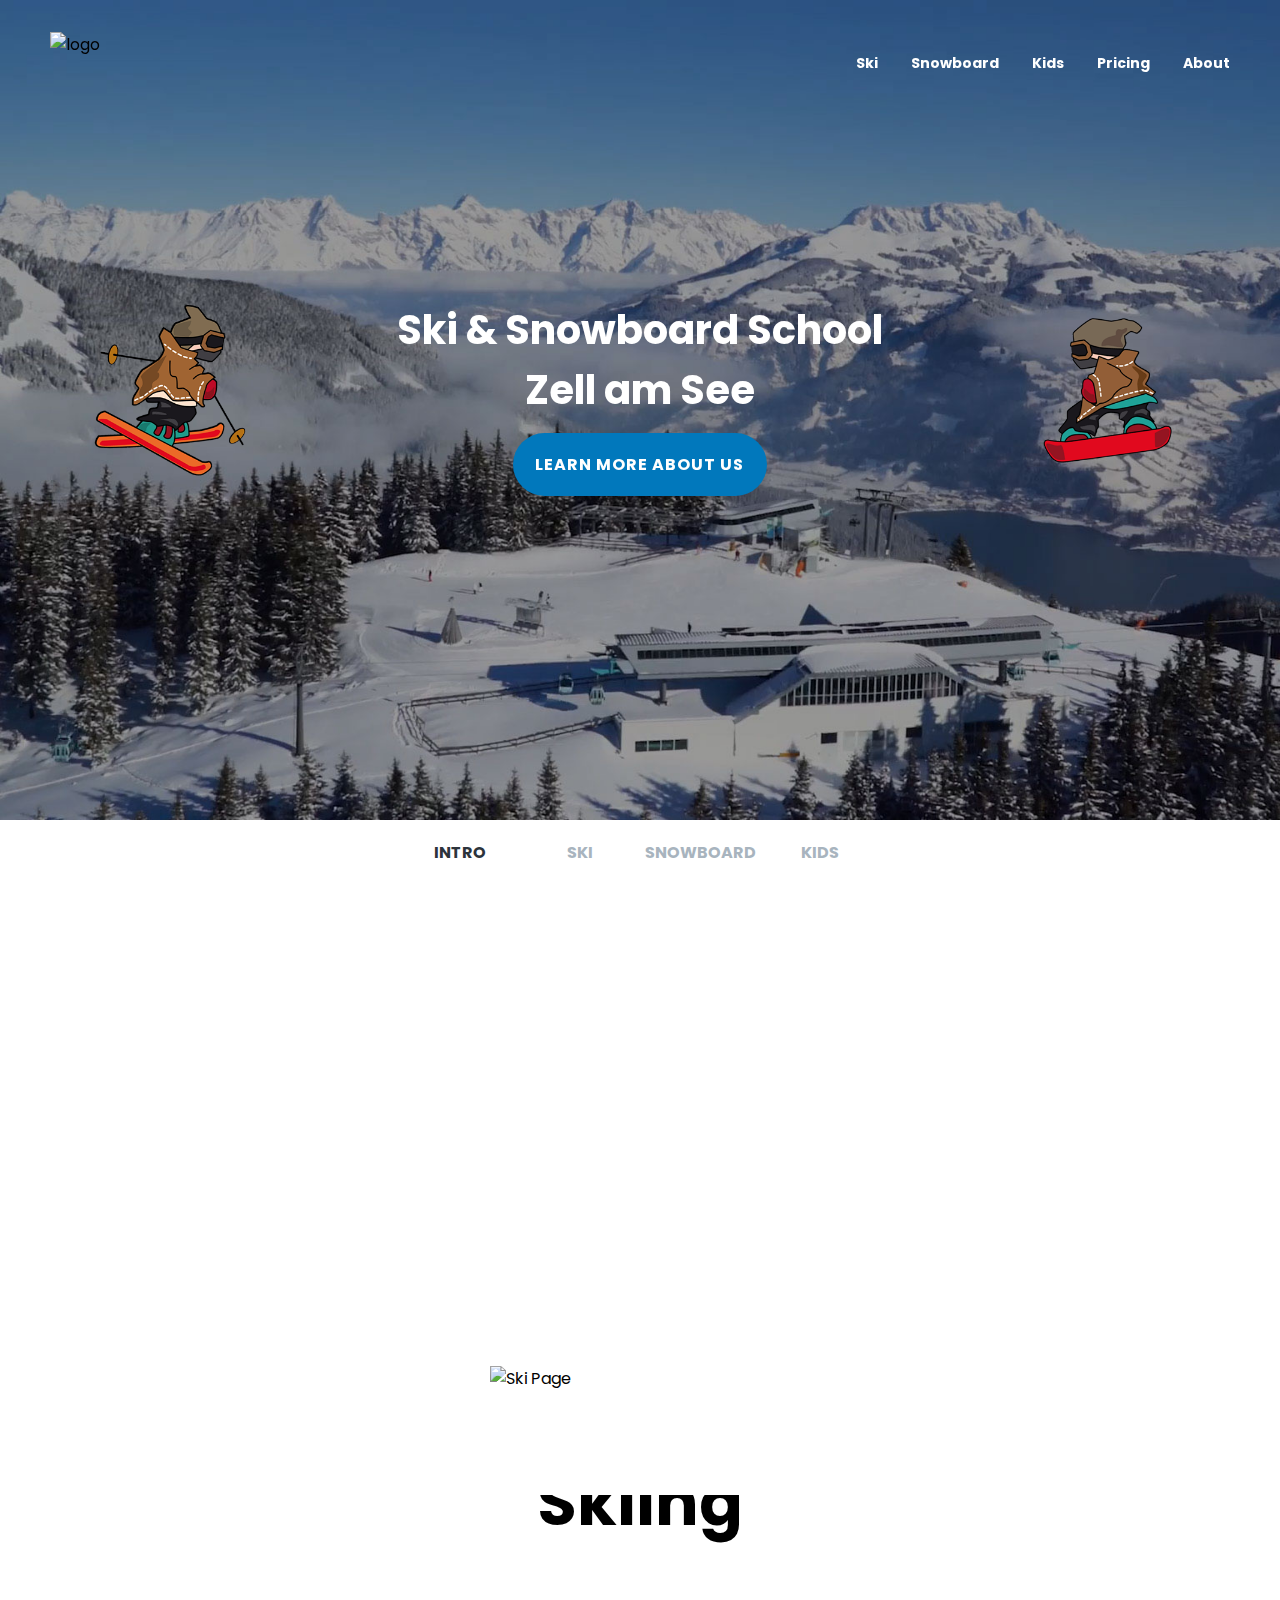
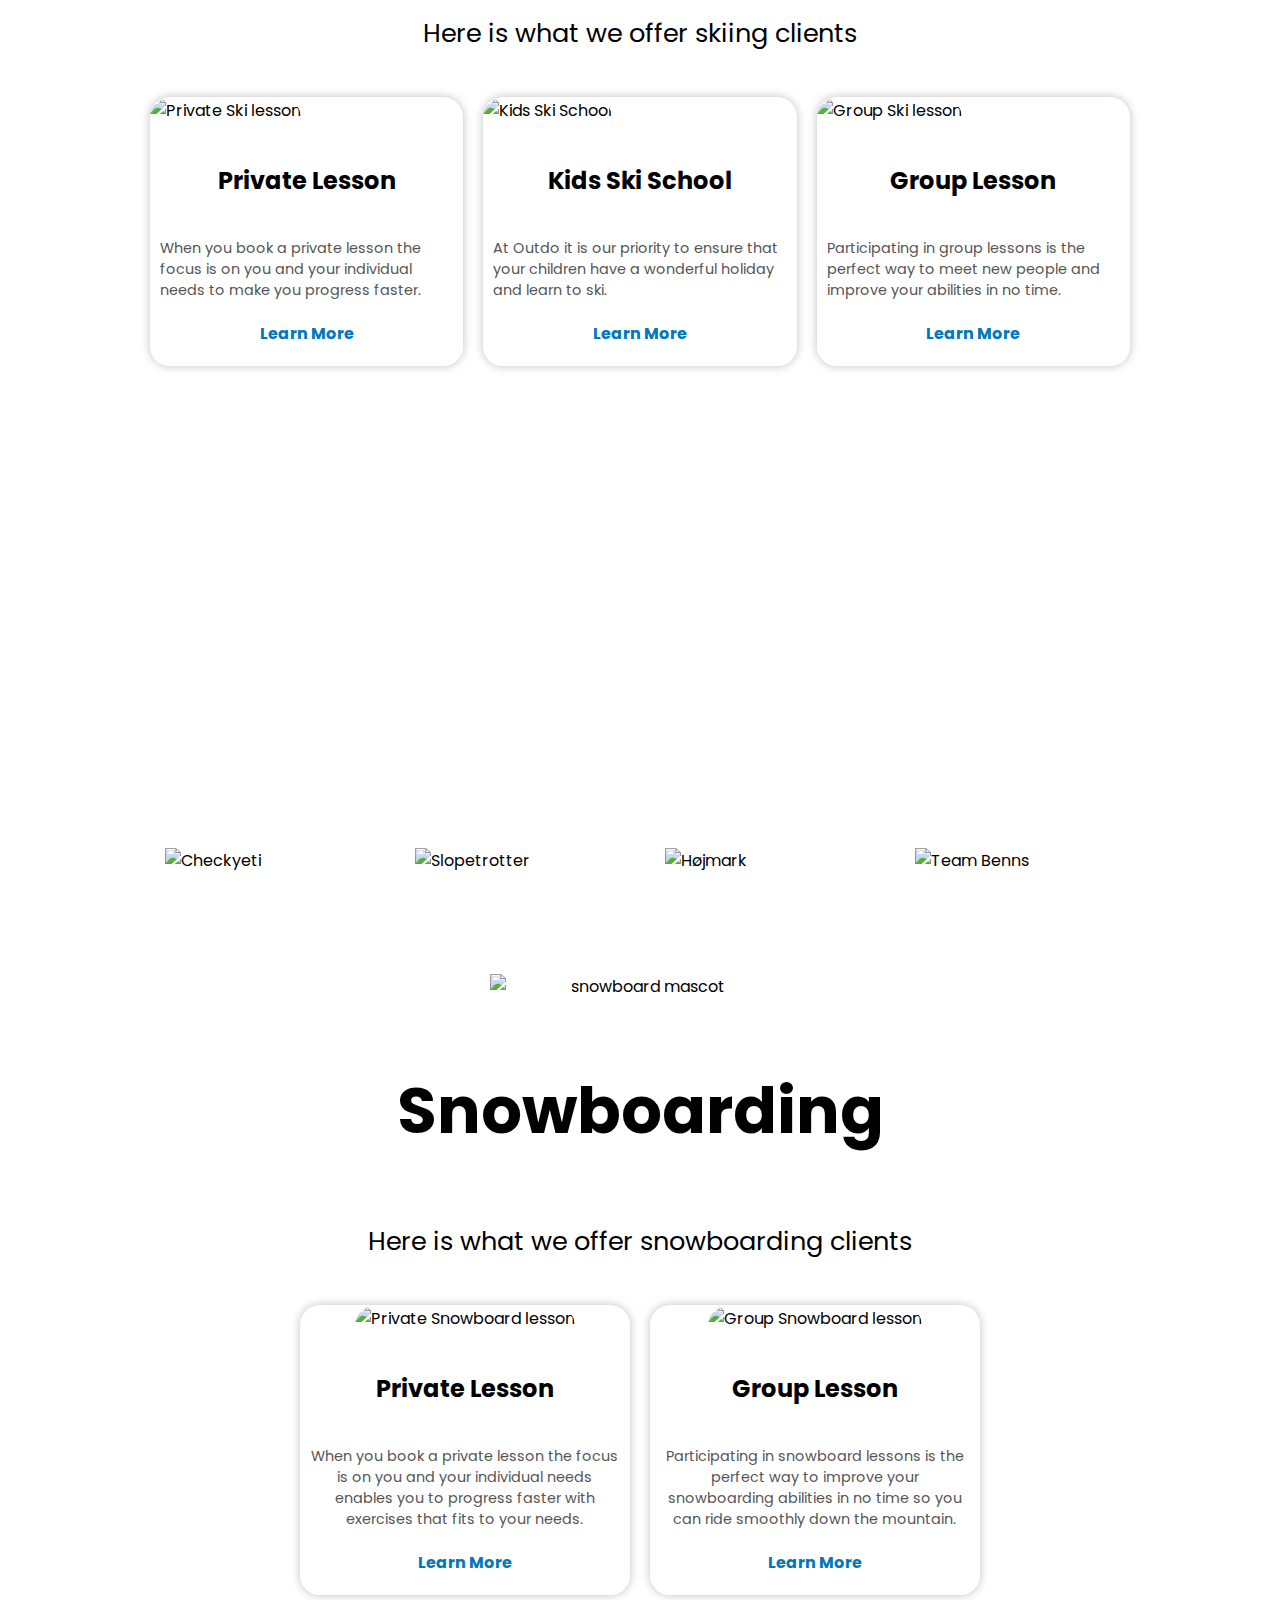
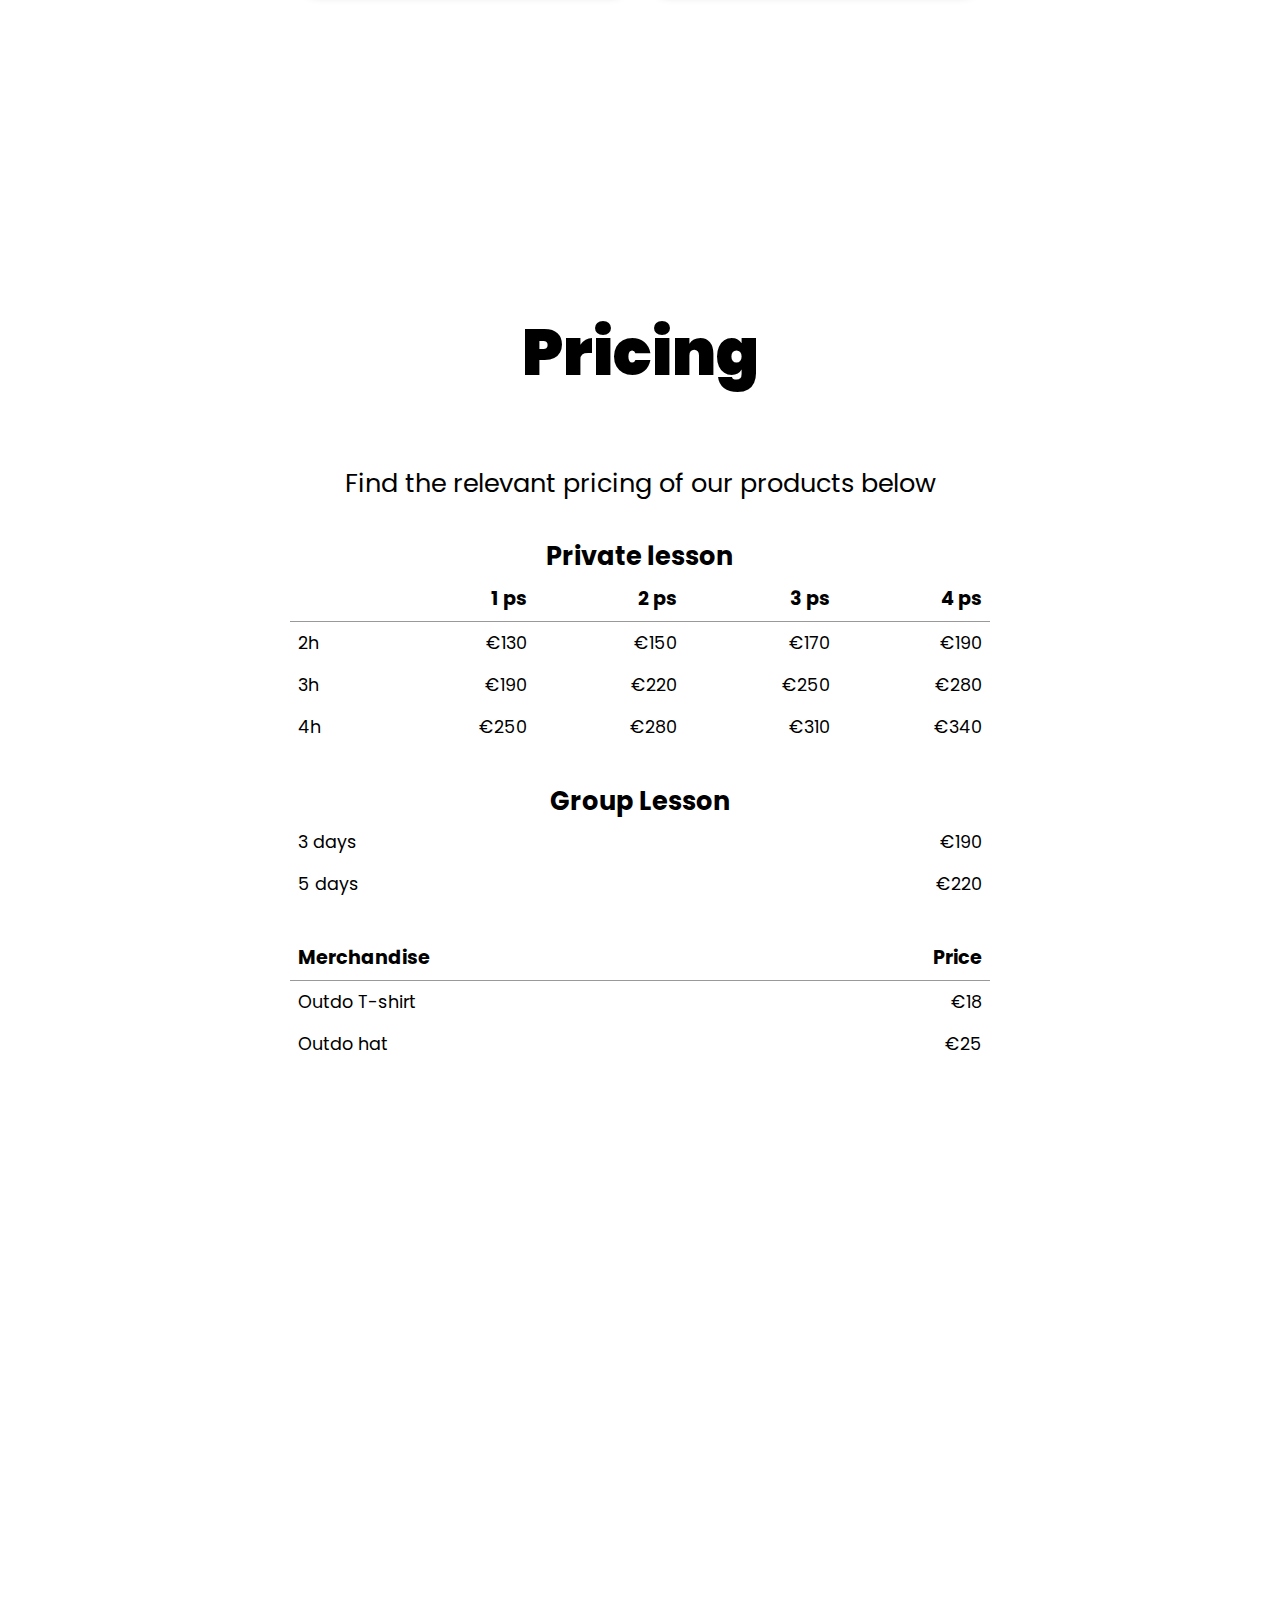
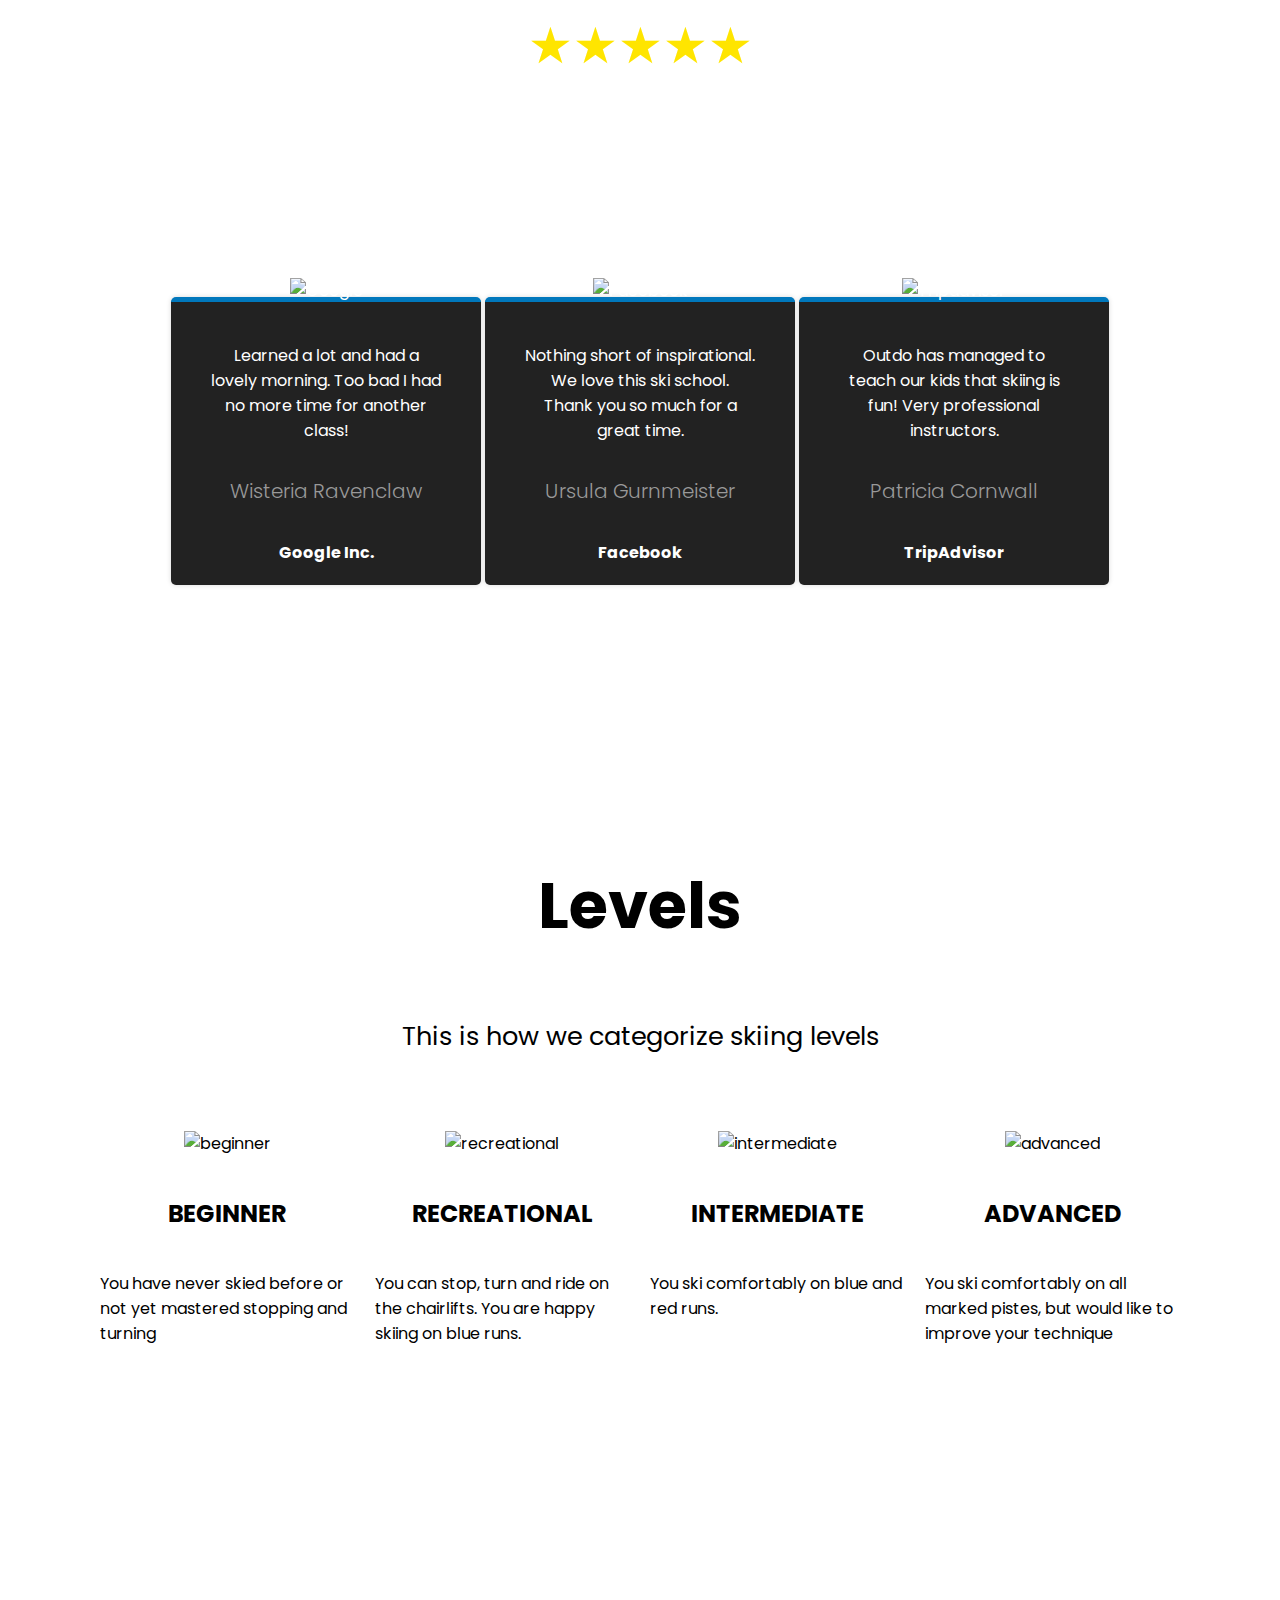
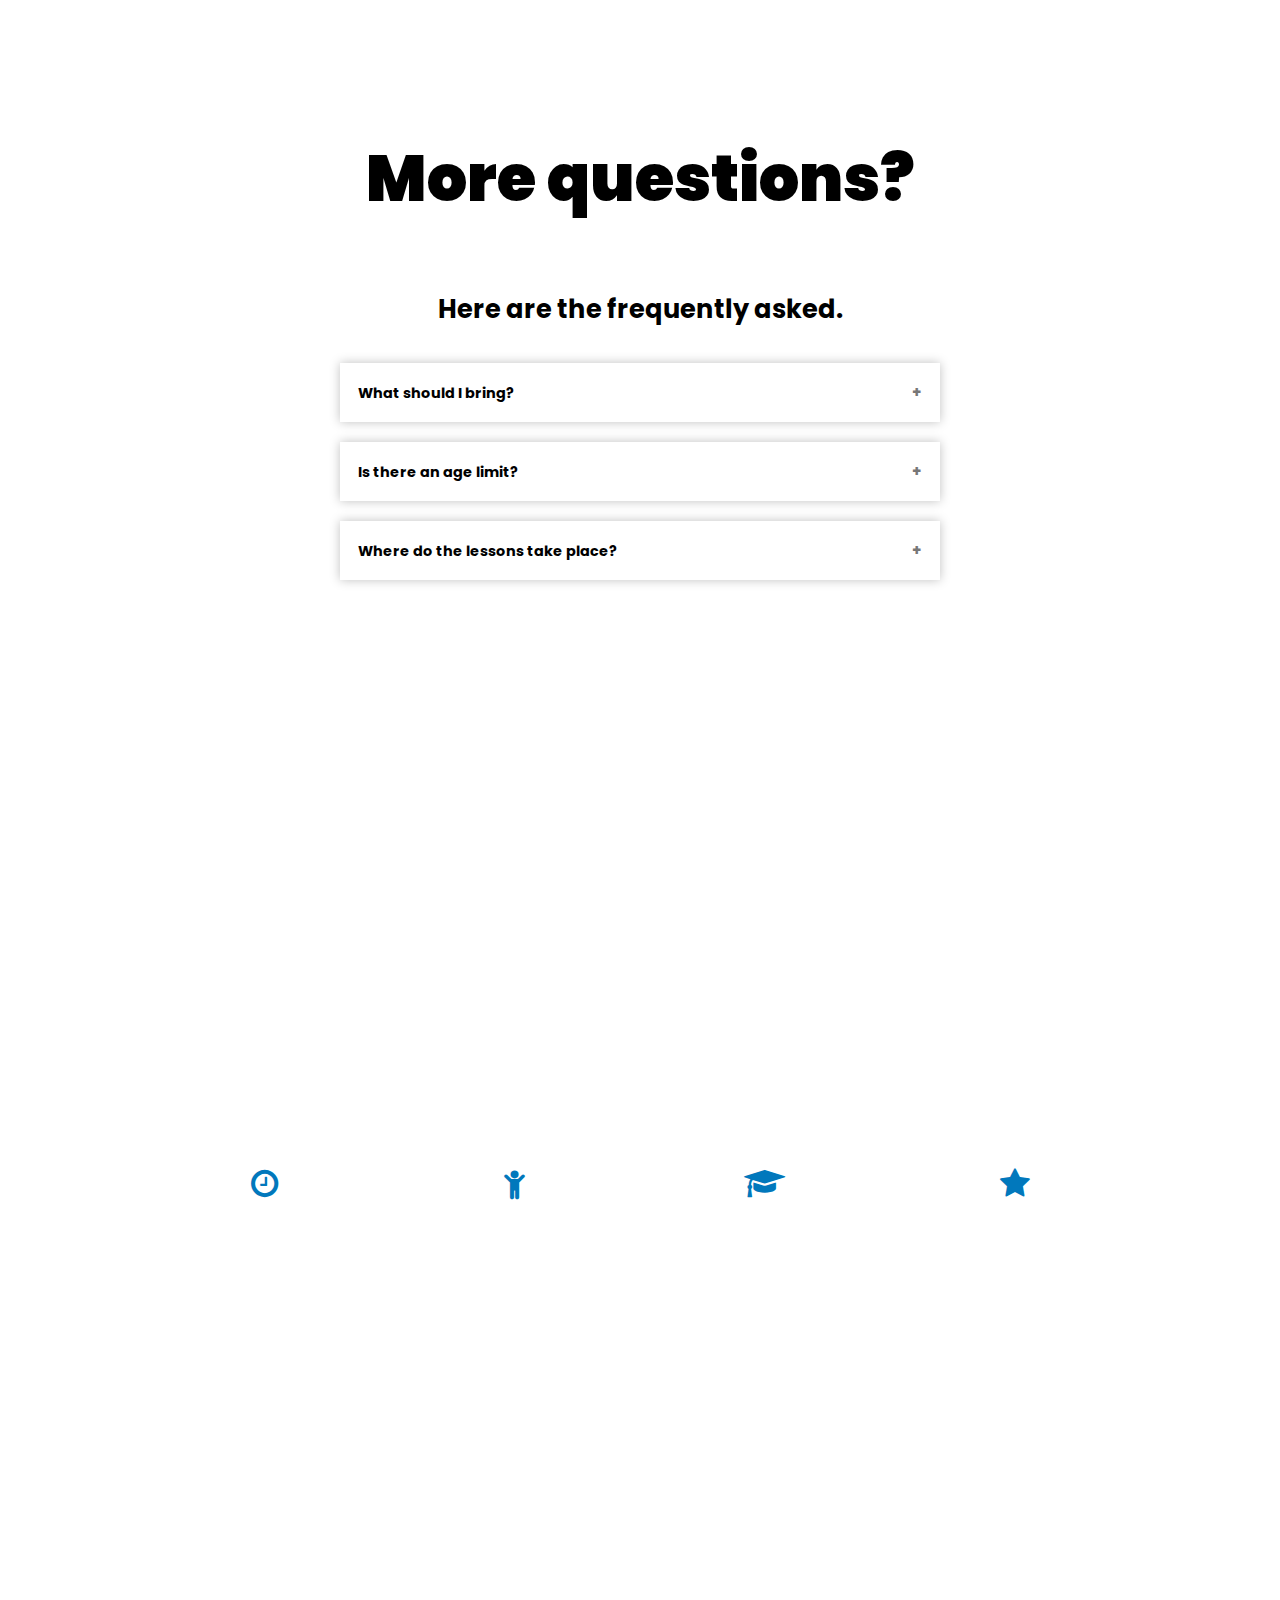
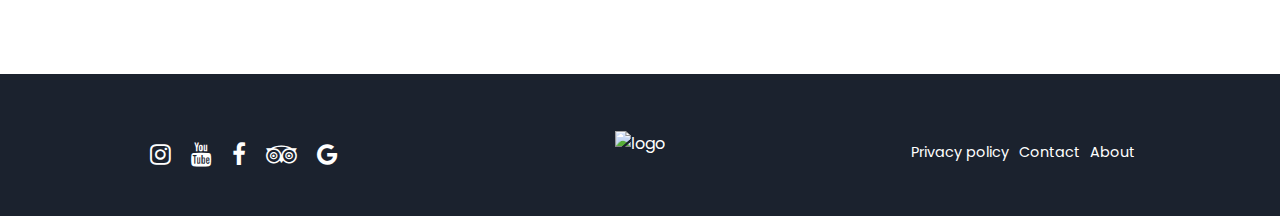
==== index.html @ 040c3a73 "Added dynamic participant div creation" ====
<!DOCTYPE html>
<html lang="en">
   
<head>
    <meta charset="UTF-8">
    <meta name="viewport" content="width=device-width, initial-scale=1">
    <meta name="keywords" content="group snowboard lesson in Zell am See">
    <meta name="description" content="Improve your skills, may it be snow plough turns, carving turns or technique for powder or moguls, you are on the right spot, our professional instructors will be there for you.">   
    
    <title>Outdo Ski & Snowboard School - Zell am See</title>
    
    <!-- Custom CSS -->
    <link rel="shortcut icon" type="image/png" href="ill/favicon_ski.png" />
    
    <link href="https://fonts.googleapis.com/css?family=Poppins:400,700" rel="stylesheet">
    
    <link rel="stylesheet" href="https://cdnjs.cloudflare.com/ajax/libs/font-awesome/4.7.0/css/font-awesome.min.css">
    
    <link rel="stylesheet" type="text/css" href="css/custom.css">
    <link rel="stylesheet" type="text/css" href="css/w3.css">
    
    <!-- JUMBO STYLE -->
    
	<link rel="stylesheet" href="css/slider.css"> <!-- Resource style -->
	
    
</head> 

    
<body id="main">
    <!-- Logo -->
    <a href="https://outdo.dk/"><img class="logo" alt="logo" src="https://outdo.dk/ill/outdo_logo_100px.png"></a>
        
    <!-- Header -->
    <header>
        <!-- Navbar (sit on top) -->
        <div id="navbar">
            <i class="hamburger w3-hide-medium w3-hide-large fa fa-2x fa-bars" onclick="w3_open()"></i>
            <a href="https://outdo.dk/en/ski_private.html" class="w3-hide-small">Ski</a>
            <a href="https://outdo.dk/en/snowboard_private.html" class="w3-hide-small">Snowboard</a>
            <a href="https://outdo.dk/en/kids_ski_school.html" class="w3-hide-small">Kids</a>
            <a href="#pricing" class="w3-hide-small">Pricing</a>
            <a href="#about" class="w3-hide-small">About</a>
        </div> 
    </header>
    
    
    <!-- Sidebar -->
    <nav class="w3-sidebar w3-black w3-animate-top w3-xxlarge" id="sidebar">
        
        <div class="w3-bar-block w3-center">
            <a href="https://outdo.dk/en/ski_private.html" class="w3-bar-item w3-button w3-text-grey w3-hover-black">Ski</a>
            <a href="https://outdo.dk/en/snowboard_private.html" class="w3-bar-item w3-button w3-text-grey w3-hover-black">Snowboard</a>
            <a href="https://outdo.dk/en/kids_ski_school.html" class="w3-bar-item w3-button w3-text-grey w3-hover-black">Kids</a>
            <a href="#pricing" class="w3-bar-item w3-button w3-text-grey w3-hover-black">Pricing</a>
            <a href="#about" class="w3-bar-item w3-button w3-text-grey w3-hover-black">About</a>
            
            <a href="javascript:void(0)" onclick="w3_close()" class="w3-button w3-black w3-xxlarge w3-padding" style="padding:6px 24px">
            <i class="fa fa-remove"></i>
        </a>
        </div>
    </nav> 
    
    <!-- Hero with full-height image -->
    <div class="bg-img w3-display-container" id="hero">
        
        
        <div class="cd-hero js-cd-hero js-cd-autoplay">
		<ul class="cd-hero__slider" id="hero">
			<li class="cd-hero__slide cd-hero__slide--selected js-cd-slide">
				<div class="p-top cd-hero__content cd-hero__content--full-width">
                    
                    <img class="first-icon" alt="Outdo Mascot Skier" src="ill/skier.png" >
                    
                    <img class="second-icon" src="ill/snowboarder.png">
                  
                    <div class="">
                       <!--<img class="big-logo" src="https://outdo.dk/ill/outdo_logo_100px.png" >
                        -->
                        
					   <h1>Ski & Snowboard School<br>Zell am See</h1>
					   
                    </div>
                    
                    <div class="w3-col">
                    <a href="#about" class="cd-hero__btn" style="background-color: #0178bc;">Learn more about us</a>
                    </div>
                    
				</div> <!-- .cd-hero__content -->
                
			</li>

			<li class="cd-hero__slide js-cd-slide">
				<div class="p-top cd-hero__content cd-hero__content--full-width">
					<h2>Outdo your Skiing</h2>
					<p>When you book a private lesson the focus is on you and your individual needs to make you progress faster.</p>
					<a href="https://outdo.dk/en/ski_private.html" class="cd-hero__btn">Private Lesson</a>
					<a href="#" class="cd-hero__btn cd-hero__btn--secondary">Group Lesson</a>
				</div> <!-- .cd-hero__content -->
                
			</li>

			<li class="cd-hero__slide js-cd-slide">
				
				<div class="p-top cd-hero__content cd-hero__content--full-width">
					<h2>Learn to Snowboard</h2>
					<p>Participating in a snowboard lesson is the perfect way to improve your snowboarding abilities in no time!</p>
					<a href="#0" class="cd-hero__btn">Private Lesson</a>
					<a href="#0" class="cd-hero__btn cd-hero__btn--secondary">Group Lesson</a>
				</div> <!-- .cd-hero__content -->
				
			</li>

			<li class="cd-hero__slide js-cd-slide">
				<div class="p-top cd-hero__content cd-hero__content--full-width">
					<h2>Kids Ski School</h2>
					<p>Good childcare is essential for an enjoyable family holiday. At Outdo it is our priority to ensure that your children have a wonderful holiday and learn to ski.</p>
					<a href="https://outdo.dk/en/kids_ski_school.html" class="cd-hero__btn">Learn More</a>
				</div> <!-- .cd-hero__content -->
                
                <div class="cd-hero__content cd-hero__content--bg-video js-cd-bg-video" data-video="assets/video/video">
					<!-- video element will be loaded using JavaScript -->
				</div>
                
                
			</li>
       
		</ul> <!-- .cd-hero__slider -->

        
            
		<div class="cd-hero__nav js-cd-nav">
			
            <nav>
				<span class="js-cd-marker"></span>
                
				<ul id="hero" style="background-image: none;">
					<li class="cd-selected"><a href="#0">Intro</a></li>
					<li><a href="#0">Ski</a></li>
					<li><a href="#0">Snowboard</a></li>
					<li><a href="#0">Kids</a></li>
				</ul>
			</nav> 
		</div> <!-- .cd-hero__nav -->
	   </div> <!-- .cd-hero -->
       
        
        
        
    

    </div>
    <div class="svg-container-t">
            <img src="data:image/svg+xml,%3Csvg viewBox='0 0 10 1' xmlns='http://www.w3.org/2000/svg'/%3E" alt="" class="stretcher-bar">
            <svg viewBox="0 0 1000 100" class="content-svg"> 
                <path fill="#fff" opacity="0.33" d="M473,67.3c-203.9,88.3-263.1-34-320.3,0C66,119.1,0,59.7,0,59.7V0h1000v59.7 c0,0-62.1,26.1-94.9,29.3c-32.8,3.3-62.8-12.3-75.8-22.1C806,49.6,745.3,8.7,694.9,4.7S492.4,59,473,67.3z"></path>
                <path fill="#fff" opacity="0.66" d="M734,67.3c-45.5,0-77.2-23.2-129.1-39.1c-28.6-8.7-150.3-10.1-254,39.1 s-91.7-34.4-149.2,0C115.7,118.3,0,39.8,0,39.8V0h1000v36.5c0,0-28.2-18.5-92.1-18.5C810.2,18.1,775.7,67.3,734,67.3z"></path>
                <path fill="#fff" d="M766.1,28.9c-200-57.5-266,65.5-395.1,19.5C242,1.8,242,5.4,184.8,20.6C128,35.8,132.3,44.9,89.9,52.5C28.6,63.7,0,0,0,0 h1000c0,0-9.9,40.9-83.6,48.1S829.6,47,766.1,28.9z"></path> 
            </svg>
    </div>
    <div class="section hero" style="color: white">
            
            <h2>Welcome to Outdo Ski & Snowboard School</h2>
            <p>Outdo Ski and Snowboard School offers you unforgettable holidays in the snow in Zell am See. Skiers and snowboarders of all abilities and ages will find suitable offers. Our certified ski and snowboard instructors speak several languages and show you a new world of winter sports. In group courses children and adults learn skiing in a relaxed and cheerful atmosphere. In private lessons, we respond to your individual needs and improve your driving skills. You will experience lots of fun and action while enjoying the wonderful slopes in Zell am See. Michael and the Outdo Zell am See team look forward to great winter sports moments with you!</p>

    </div>

    <div class="svg-container-b">
        <img src="data:image/svg+xml,%3Csvg viewBox='0 0 10 1' xmlns='http://www.w3.org/2000/svg'/%3E" alt="" class="stretcher-bar">
        <svg viewBox="0 0 1000 100" class="content-svg"> 
            <path fill="#fff" opacity="0.33" d="M473,67.3c-203.9,88.3-263.1-34-320.3,0C66,119.1,0,59.7,0,59.7V0h1000v59.7 c0,0-62.1,26.1-94.9,29.3c-32.8,3.3-62.8-12.3-75.8-22.1C806,49.6,745.3,8.7,694.9,4.7S492.4,59,473,67.3z"></path>
            <path fill="#fff" opacity="0.66" d="M734,67.3c-45.5,0-77.2-23.2-129.1-39.1c-28.6-8.7-150.3-10.1-254,39.1 s-91.7-34.4-149.2,0C115.7,118.3,0,39.8,0,39.8V0h1000v36.5c0,0-28.2-18.5-92.1-18.5C810.2,18.1,775.7,67.3,734,67.3z"></path>
            <path fill="#fff" d="M766.1,28.9c-200-57.5-266,65.5-395.1,19.5C242,1.8,242,5.4,184.8,20.6C128,35.8,132.3,44.9,89.9,52.5C28.6,63.7,0,0,0,0 h1000c0,0-9.9,40.9-83.6,48.1S829.6,47,766.1,28.9z"></path> 
        </svg>
    </div>
    
    <!-- Ski Section -->
    <div class="w3-container" id="ski">
        <section>
            <a href="https://outdo.dk/en/ski.html" title="Ski holidays in Zell am See"><img class="icon" src="https://outdo.dk/ill/skier.png" alt="Ski Page"></a>
            <h3>Skiing</h3>
            <h4>Here is what we offer skiing clients</h4>

            <div class="third">
                <a href="https://outdo.dk/en/ski_private.html">
                    <div class="card">
                        <div class="content">
                            <img src="https://outdo.dk/img/ski_private.jpg" alt="Private Ski lesson" style="width:100%">
                            <h5>Private Lesson</h5>
                            <p>When you book a private lesson the focus is on you and your individual needs to make you progress faster.</p>
                            <span>Learn More</span>
                        </div>
                    </div>
                </a>    
            </div>

            <div class="third">
                <a href="https://outdo.dk/en/kids.html">
                    <div class="card">
                        <div class="content">
                            <img src="https://outdo.dk/img/ski_kids.jpg" alt="Kids Ski School" style="width:100%">
                            <h5>Kids Ski School</h5>
                            <p>At Outdo it is our priority to ensure that your children have a wonderful holiday and learn to ski.</p>
                            <span>Learn More</span>
                        </div>
                    </div>
                </a>
            </div>

            <div class="third">
                <a href="https://outdo.dk/en/ski_group.html">
                    <div class="card">
                        <div class="content">
                            <img src="https://outdo.dk/img/ski_group.jpg" alt="Group Ski lesson" style="width:100%">
                            <h5>Group Lesson</h5>
                            <p>Participating in group lessons is the perfect way to meet new people and improve your abilities in no time.</p>
                            <span>Learn More</span>
                        </div>
                    </div>
                </a>
            </div>
        </section>
    </div>

    <!-- Partners Section -->
    <div class="w3-container partners" id="partners">

        <div class="svg-container-t">
            <img src="data:image/svg+xml,%3Csvg viewBox='0 0 10 1' xmlns='http://www.w3.org/2000/svg'/%3E" alt="" class="stretcher-bar">
            <svg viewBox="0 0 1000 100" class="content-svg"> 
                <path fill="#fff" opacity="0.33" d="M473,67.3c-203.9,88.3-263.1-34-320.3,0C66,119.1,0,59.7,0,59.7V0h1000v59.7 c0,0-62.1,26.1-94.9,29.3c-32.8,3.3-62.8-12.3-75.8-22.1C806,49.6,745.3,8.7,694.9,4.7S492.4,59,473,67.3z"></path>
                <path fill="#fff" opacity="0.66" d="M734,67.3c-45.5,0-77.2-23.2-129.1-39.1c-28.6-8.7-150.3-10.1-254,39.1 s-91.7-34.4-149.2,0C115.7,118.3,0,39.8,0,39.8V0h1000v36.5c0,0-28.2-18.5-92.1-18.5C810.2,18.1,775.7,67.3,734,67.3z"></path>
                <path fill="#fff" d="M766.1,28.9c-200-57.5-266,65.5-395.1,19.5C242,1.8,242,5.4,184.8,20.6C128,35.8,132.3,44.9,89.9,52.5C28.6,63.7,0,0,0,0 h1000c0,0-9.9,40.9-83.6,48.1S829.6,47,766.1,28.9z"></path> 
            </svg>
        </div>

        <div class="section">
            <h3>Proud partners</h3>
            <div class="w3-quarter">
                <a target="_blank" href="https://www.checkyeti.com/" title="Checkyeti"><img src="https://outdo.dk/ill/partners/checkyeti.png" title="Checkyeti" alt="Checkyeti"></a>
            </div>

            <div class="w3-quarter">
                <a target="_blank" href="https://www.slopetrotter.dk/" title="Slopetrotter"><img src="https://outdo.dk/ill/partners/slopetrotter.png" title="Slopetrotter" alt="Slopetrotter"></a>
            </div>

            <div class="w3-quarter">
                <a target="_blank" href="https://www.hojmark.dk/" title="Højmark"><img src="https://outdo.dk/ill/partners/hojmark.png" title="Højmark" alt="Højmark"></a>
            </div>

            <div class="w3-quarter">
                <a target="_blank" href="https://www.benns.dk/" title="Team Benns"><img src="https://outdo.dk/ill/partners/benns.png" title="Team Benns" alt="Team Benns"></a>
            </div>

        </div>

        <svg viewbox="0 0 100 15" style="margin-bottom: -10px;">
            <path fill="#fff" opacity="0.5" d="M0 30 V15 Q30 3 60 15 V30z" />
            <path fill="#fff" d="M0 30 V12 Q30 17 55 12 T100 11 V30z" />
        </svg>


    </div>

        
    <!-- Snowboard Section -->
    <div class="w3-container" id="snowboard">
        <section>
            <a href="https://outdo.dk/en/snowboard.html" title="Snowboard holidays in Zell am See"><img class="icon" src="https://outdo.dk/ill/snowboarder.png" alt="snowboard mascot"></a>
            <h3>Snowboarding</h3>
            <h4>Here is what we offer snowboarding clients</h4>

            <div class="w3-half">
                <a href="https://outdo.dk/en/snowboard_private.html">
                    <div class="card">
                        <div class="content">
                            <img src="https://outdo.dk/img/snowboard_private.jpg" alt="Private Snowboard lesson" style="width:100%">
                            <h5>Private Lesson</h5>
                            <p>When you book a private lesson the focus is on you and your individual needs enables you to progress faster with exercises that fits to your needs.</p>
                            <span>Learn More</span>
                        </div>
                    </div>
                </a>
            </div>

            <div class="w3-half">
                <a href="https://outdo.dk/en/snowboard_group.html">
                    <div class="card">
                        <div class="content">
                            <img src="https://outdo.dk/img/snowboard_private.jpg" alt="Group Snowboard lesson" style="width:100%">
                            <h5>Group Lesson</h5>
                            <p>Participating in snowboard lessons is the perfect way to improve your snowboarding abilities in no time so you can ride smoothly down the mountain.</p>
                            <span>Learn More</span>
                        </div>
                    </div>
                </a>    
            </div>
        </section>
    </div>
        
        
    <!-- Video Section -->
    <div class="w3-container w3-hide-small" id="video">
        <div class="svg-container-t" style="position: absolute; z-index: 2; width: 100%;">
            <img src="data:image/svg+xml,%3Csvg viewBox='0 0 10 1' xmlns='http://www.w3.org/2000/svg'/%3E" alt="" class="stretcher-bar">
            <svg viewBox="0 0 1000 100" class="content-svg"> 
                <path fill="#fff" opacity="0.33" d="M473,67.3c-203.9,88.3-263.1-34-320.3,0C66,119.1,0,59.7,0,59.7V0h1000v59.7 c0,0-62.1,26.1-94.9,29.3c-32.8,3.3-62.8-12.3-75.8-22.1C806,49.6,745.3,8.7,694.9,4.7S492.4,59,473,67.3z"></path>
                <path fill="#fff" opacity="0.66" d="M734,67.3c-45.5,0-77.2-23.2-129.1-39.1c-28.6-8.7-150.3-10.1-254,39.1 s-91.7-34.4-149.2,0C115.7,118.3,0,39.8,0,39.8V0h1000v36.5c0,0-28.2-18.5-92.1-18.5C810.2,18.1,775.7,67.3,734,67.3z"></path>
                <path fill="#fff" d="M766.1,28.9c-200-57.5-266,65.5-395.1,19.5C242,1.8,242,5.4,184.8,20.6C128,35.8,132.3,44.9,89.9,52.5C28.6,63.7,0,0,0,0 h1000c0,0-9.9,40.9-83.6,48.1S829.6,47,766.1,28.9z"></path> 
            </svg>
        </div>
        <div class="video-container">
            <video autoplay loop muted>
                <source src="video.m4v" type="video/mp4">
                 Your browser does not support the video tag.
            </video>
            
            <div class="overlay-desc">
                <div class="left">
                    <p>This is how we</p> 
                </div>
                <div class="left">
                    <div class="slidingVertical">
                        <span>Outdo</span>
                        <span>Explore</span>
                        <span>Improve</span>
                        <span>Play</span>
                    </div> 
                </div>
            </div>
            
            
            <div class="svg-container-b" style="position: absolute; bottom: 0; z-index: 2; width: 100%;">
                <img src="data:image/svg+xml,%3Csvg viewBox='0 0 10 1' xmlns='http://www.w3.org/2000/svg'/%3E" alt="" class="stretcher-bar">
                <svg viewBox="0 0 1000 100" class="content-svg"> 
                    <path fill="#fff" opacity="0.33" d="M473,67.3c-203.9,88.3-263.1-34-320.3,0C66,119.1,0,59.7,0,59.7V0h1000v59.7 c0,0-62.1,26.1-94.9,29.3c-32.8,3.3-62.8-12.3-75.8-22.1C806,49.6,745.3,8.7,694.9,4.7S492.4,59,473,67.3z"></path>
                    <path fill="#fff" opacity="0.66" d="M734,67.3c-45.5,0-77.2-23.2-129.1-39.1c-28.6-8.7-150.3-10.1-254,39.1 s-91.7-34.4-149.2,0C115.7,118.3,0,39.8,0,39.8V0h1000v36.5c0,0-28.2-18.5-92.1-18.5C810.2,18.1,775.7,67.3,734,67.3z"></path>
                    <path fill="#fff" d="M766.1,28.9c-200-57.5-266,65.5-395.1,19.5C242,1.8,242,5.4,184.8,20.6C128,35.8,132.3,44.9,89.9,52.5C28.6,63.7,0,0,0,0 h1000c0,0-9.9,40.9-83.6,48.1S829.6,47,766.1,28.9z"></path> 
                </svg>
            </div>
        </div>
    </div>

    <!-- Pricing Section -->
    <div class="w3-container" id="pricing">
        <section>
            <h3><b>Pricing</b></h3>
            <h4>Find the relevant pricing of our products below</h4>
            <h4 style="margin-bottom: 0;"><b>Private lesson</b></h4>
            <table style="margin-top:0px;">
                <tr>
                    <th></th>
                    <th>1 ps</th>
                    <th>2 ps</th>
                    <th>3 ps</th>
                    <th>4 ps</th>
                </tr>
                <tr>
                    <td>2h</td>
                    <td>€130</td>
                    <td>€150</td>
                    <td>€170</td>
                    <td>€190</td>
                </tr>
                <tr>
                    <td>3h</td>
                    <td>€190</td>
                    <td>€220</td>
                    <td>€250</td>
                    <td>€280</td>
                </tr>
                <tr>
                    <td>4h</td>
                    <td>€250</td>
                    <td>€280</td>
                    <td>€310</td>
                    <td>€340</td>
                </tr>
            </table>

            <h4 style="margin-bottom: 0px"><b>Group Lesson</b></h4>    
            <table style="margin-top: 0px;">
                <tr>

                </tr>
                <tr>
                    <td>3 days</td>
                    <td>€190</td>
                </tr>
                <tr>
                    <td>5 days</td>
                    <td>€220</td>
                </tr>
            </table>

            <table>
                <tr>
                    <th>Merchandise</th>
                    <th>Price</th>
                </tr>
                <tr>
                    <td>Outdo T-shirt</td>
                    <td>€18</td>
                </tr>
                <tr>
                    <td>Outdo hat</td>
                    <td>€25</td>
                </tr>
            </table>
        </section>
    </div>


    
    
    
    <!-- Ratings Section -->
    <div class="w3-container w3-center" id="ratings">

        <div class="svg-container-t">
            <img src="data:image/svg+xml,%3Csvg viewBox='0 0 10 1' xmlns='http://www.w3.org/2000/svg'/%3E" alt="" class="stretcher-bar">
            <svg viewBox="0 0 1000 100" class="content-svg"> 
                <path fill="#fff" opacity="0.33" d="M473,67.3c-203.9,88.3-263.1-34-320.3,0C66,119.1,0,59.7,0,59.7V0h1000v59.7 c0,0-62.1,26.1-94.9,29.3c-32.8,3.3-62.8-12.3-75.8-22.1C806,49.6,745.3,8.7,694.9,4.7S492.4,59,473,67.3z"></path>
                <path fill="#fff" opacity="0.66" d="M734,67.3c-45.5,0-77.2-23.2-129.1-39.1c-28.6-8.7-150.3-10.1-254,39.1 s-91.7-34.4-149.2,0C115.7,118.3,0,39.8,0,39.8V0h1000v36.5c0,0-28.2-18.5-92.1-18.5C810.2,18.1,775.7,67.3,734,67.3z"></path>
                <path fill="#fff" d="M766.1,28.9c-200-57.5-266,65.5-395.1,19.5C242,1.8,242,5.4,184.8,20.6C128,35.8,132.3,44.9,89.9,52.5C28.6,63.7,0,0,0,0 h1000c0,0-9.9,40.9-83.6,48.1S829.6,47,766.1,28.9z"></path> 
            </svg>
        </div>
        
        <div class="section">
            
            <h3>What people say about us</h3>
            <h4>We always do our best to make sure you have the best possible experience</h4>
        
            <div class="spacer">
                <span>★★★★★</span>
                <h5>5.0</h5>
                <h4>Based on 100+ reviews</h4>
            </div>
            
            <div class="box">
                <a target="_blank" href="https://www.google.dk/search?q=ski%20school%20zell%20am%20see&oq=ski+school+zell+am+see&aqs=chrome.0.35i39j69i60l3j35i39j0.4927j0j4&sourceid=chrome&ie=UTF-8&npsic=0&rflfq=1&rlha=0&rllag=47312148,12791803,1327&tbm=lcl&rldimm=1928101388835017076&ved=0ahUKEwjfpZjf3MjbAhXBWiwKHcqZDnQQvS4IZTAB&rldoc=1&tbs=lrf:!2m1!1e2!2m1!1e3!3sIAE,lf:1,lf_ui:2#lrd=0x47771d27665100d7:0x1ac1fdff6472d174,1,,,&rlfi=hd:;si:1928101388835017076;mv:!1m3!1d31172.937691959287!2d12.778202899999998!3d47.29893214999999!2m3!1f0!2f0!3f0!3m2!1i274!2i553!4f13.1;tbs:lrf:!2m1!1e2!2m1!1e3!3sIAE,lf:1,lf_ui:2"><img alt="Google" src="https://outdo.dk/ill/ratings/google.png" title="Reviews on Google"></a>
                <blockquote>
                <p>Learned a lot and had a lovely morning. Too bad I had no more time for another class!</p>
                </blockquote>
                <h3>Wisteria Ravenclaw</h3>
                <h6>Google Inc.</h6>
            </div>
                
            <div class="box">
                <a target="_blank" href="https://www.facebook.com/pg/Outdo-9887649969/reviews/?ref=page_internal"><img alt="Facebook" src="https://outdo.dk/ill/ratings/facebook.png" title="Reviews on Facebook"></a>
                <blockquote>
                <p>Nothing short of inspirational. We love this ski school. Thank you so much for a great time.</p>
                </blockquote>
                <h3>Ursula Gurnmeister</h3>
                <h6>Facebook</h6>
            </div>
            
            <div class="box">
                <a target="_blank" href="https://www.tripadvisor.dk/Attraction_Review-g608666-d11962268-Reviews-Outdo-Zell_am_See_Austrian_Alps.html#REVIEWS"><img alt="Tripadvisor" src="https://outdo.dk/ill/ratings/tripadvisor.png" title="Reviews on Tripadvisor"></a>
                <blockquote>
                <p>Outdo has managed to teach our kids that skiing is fun! Very professional instructors.</p>
                </blockquote>
                <h3>Patricia Cornwall</h3>
                <h6>TripAdvisor</h6>
            </div>
            
        </div>
        
        
        
        <div class="svg-container-b">
            <img src="data:image/svg+xml,%3Csvg viewBox='0 0 10 1' xmlns='http://www.w3.org/2000/svg'/%3E" alt="" class="stretcher-bar">
            <svg viewBox="0 0 1000 100" class="content-svg"> 
                <path fill="#fff" opacity="0.33" d="M473,67.3c-203.9,88.3-263.1-34-320.3,0C66,119.1,0,59.7,0,59.7V0h1000v59.7 c0,0-62.1,26.1-94.9,29.3c-32.8,3.3-62.8-12.3-75.8-22.1C806,49.6,745.3,8.7,694.9,4.7S492.4,59,473,67.3z"></path>
                <path fill="#fff" opacity="0.66" d="M734,67.3c-45.5,0-77.2-23.2-129.1-39.1c-28.6-8.7-150.3-10.1-254,39.1 s-91.7-34.4-149.2,0C115.7,118.3,0,39.8,0,39.8V0h1000v36.5c0,0-28.2-18.5-92.1-18.5C810.2,18.1,775.7,67.3,734,67.3z"></path>
                <path fill="#fff" d="M766.1,28.9c-200-57.5-266,65.5-395.1,19.5C242,1.8,242,5.4,184.8,20.6C128,35.8,132.3,44.9,89.9,52.5C28.6,63.7,0,0,0,0 h1000c0,0-9.9,40.9-83.6,48.1S829.6,47,766.1,28.9z"></path> 
            </svg>
        </div>

    </div>
    
    
    
    
    <!-- Levels Section -->
    <div class="w3-container w3-center" id="levels">
        
        <h3>Levels</h3>
        <h4>This is how we categorize skiing levels</h4>
        
        <section>
        <div class="w3-quarter">
            <img src="https://outdo.dk/ill/levels/beg.png" alt="beginner">
            <br>
            <h5>BEGINNER</h5>
            <p>You have never skied before or not yet mastered stopping and turning</p>
        </div>
        <div class="w3-quarter">
            <img src="https://outdo.dk/ill/levels/rec.png" alt="recreational">
            <br>
            <h5>RECREATIONAL</h5>
            <p>You can stop, turn and ride on the chairlifts. You are happy skiing on blue runs.</p>
        </div>
        <div class="w3-quarter">
            <img src="https://outdo.dk/ill/levels/int.png" alt="intermediate">
            <br>
            <h5>INTERMEDIATE</h5>
            <p>You ski comfortably on blue and red runs.</p>
        </div>
        <div class="w3-quarter">
            <img src="https://outdo.dk/ill/levels/int.png" alt="advanced">
            <br>
            <h5>ADVANCED</h5>
            <p>You ski comfortably on all marked pistes, but would like to improve your technique</p>
        </div>
        </section>
    </div>


    
    
    
    

    <!-- Contact section -->
    <div class="w3-container" id="contact">


        <div class="svg-container-t">
            <img src="data:image/svg+xml,%3Csvg viewBox='0 0 10 1' xmlns='http://www.w3.org/2000/svg'/%3E" alt="" class="stretcher-bar">
            <svg viewBox="0 0 1000 100" class="content-svg"> 
                <path fill="#fff" opacity="0.33" d="M473,67.3c-203.9,88.3-263.1-34-320.3,0C66,119.1,0,59.7,0,59.7V0h1000v59.7 c0,0-62.1,26.1-94.9,29.3c-32.8,3.3-62.8-12.3-75.8-22.1C806,49.6,745.3,8.7,694.9,4.7S492.4,59,473,67.3z"></path>
                <path fill="#fff" opacity="0.66" d="M734,67.3c-45.5,0-77.2-23.2-129.1-39.1c-28.6-8.7-150.3-10.1-254,39.1 s-91.7-34.4-149.2,0C115.7,118.3,0,39.8,0,39.8V0h1000v36.5c0,0-28.2-18.5-92.1-18.5C810.2,18.1,775.7,67.3,734,67.3z"></path>
                <path fill="#fff" d="M766.1,28.9c-200-57.5-266,65.5-395.1,19.5C242,1.8,242,5.4,184.8,20.6C128,35.8,132.3,44.9,89.9,52.5C28.6,63.7,0,0,0,0 h1000c0,0-9.9,40.9-83.6,48.1S829.6,47,766.1,28.9z"></path> 
            </svg>
        </div>

        <div class="svg-container-b">
            <img src="data:image/svg+xml,%3Csvg viewBox='0 0 10 1' xmlns='http://www.w3.org/2000/svg'/%3E" alt="" class="stretcher-bar">
            <svg viewBox="0 0 1000 100" class="content-svg"> 
                <path fill="#fff" opacity="0.33" d="M473,67.3c-203.9,88.3-263.1-34-320.3,0C66,119.1,0,59.7,0,59.7V0h1000v59.7 c0,0-62.1,26.1-94.9,29.3c-32.8,3.3-62.8-12.3-75.8-22.1C806,49.6,745.3,8.7,694.9,4.7S492.4,59,473,67.3z"></path>
                <path fill="#fff" opacity="0.66" d="M734,67.3c-45.5,0-77.2-23.2-129.1-39.1c-28.6-8.7-150.3-10.1-254,39.1 s-91.7-34.4-149.2,0C115.7,118.3,0,39.8,0,39.8V0h1000v36.5c0,0-28.2-18.5-92.1-18.5C810.2,18.1,775.7,67.3,734,67.3z"></path>
                <path fill="#fff" d="M766.1,28.9c-200-57.5-266,65.5-395.1,19.5C242,1.8,242,5.4,184.8,20.6C128,35.8,132.3,44.9,89.9,52.5C28.6,63.7,0,0,0,0 h1000c0,0-9.9,40.9-83.6,48.1S829.6,47,766.1,28.9z"></path> 
            </svg>
        </div>

    </div>

    <div class="w3-container w3-center" id="faq">
        
        <div class="section">
            <h3><b>More questions?</b></h3>
            <h4>Here are the frequently asked.</h4>

        
            <div class="content">
                <div class="shadow">
                    <button class="accordion"><span>What should I bring?</span></button>
                    <div class="panel">
                        <p>Lorem ipsum dolor sit amet, consectetur adipisicing elit, sed do eiusmod tempor incididunt ut labore et dolore magna aliqua. Ut enim ad minim veniam, quis nostrud exercitation ullamco laboris nisi ut aliquip ex ea commodo consequat.</p>
                    </div>
                </div>

                <div class="shadow">
                    <button class="accordion"><span>Is there an age limit?</span></button>
                    <div class="panel">
                        <p>Lorem ipsum dolor sit amet, consectetur adipisicing elit, sed do eiusmod tempor incididunt ut labore et dolore magna aliqua. Ut enim ad minim veniam, quis nostrud exercitation ullamco laboris nisi ut aliquip ex ea commodo consequat.</p>
                    </div>
                </div>

                <div class="shadow">
                    <button class="accordion"><span>Where do the lessons take place?</span></button>
                    <div class="panel">
                    <p>Lorem ipsum dolor sit amet, consectetur adipisicing elit, sed do eiusmod tempor incididunt ut labore et dolore magna aliqua. Ut enim ad minim veniam, quis nostrud exercitation ullamco laboris nisi ut aliquip ex ea commodo consequat.</p>
                    </div>
                </div>
            </div>
        </div>
    </div>
            
    <div class="w3-center" id="about">
        
        <div class="svg-container-t">
            <img src="data:image/svg+xml,%3Csvg viewBox='0 0 10 1' xmlns='http://www.w3.org/2000/svg'/%3E" alt="" class="stretcher-bar">
            <svg viewBox="0 0 1000 100" class="content-svg"> 
                <path fill="#fff" opacity="0.33" d="M473,67.3c-203.9,88.3-263.1-34-320.3,0C66,119.1,0,59.7,0,59.7V0h1000v59.7 c0,0-62.1,26.1-94.9,29.3c-32.8,3.3-62.8-12.3-75.8-22.1C806,49.6,745.3,8.7,694.9,4.7S492.4,59,473,67.3z"></path>
                <path fill="#fff" opacity="0.66" d="M734,67.3c-45.5,0-77.2-23.2-129.1-39.1c-28.6-8.7-150.3-10.1-254,39.1 s-91.7-34.4-149.2,0C115.7,118.3,0,39.8,0,39.8V0h1000v36.5c0,0-28.2-18.5-92.1-18.5C810.2,18.1,775.7,67.3,734,67.3z"></path>
                <path fill="#fff" d="M766.1,28.9c-200-57.5-266,65.5-395.1,19.5C242,1.8,242,5.4,184.8,20.6C128,35.8,132.3,44.9,89.9,52.5C28.6,63.7,0,0,0,0 h1000c0,0-9.9,40.9-83.6,48.1S829.6,47,766.1,28.9z"></path> 
            </svg>
        </div>
       
        <div class="section">
            
            <h3>About</h3>
            <p>Outdo was established in the Autumn of 2006. Our aim has always been to provide a fantastic service and to cater to all your skiing needs. We provide quality instruction, with top class certified instructors and aim to give a great experience which keeps our guests returning year after year.</p>
        
        
        
            <div class="w3-quarter">
            <i class="fa fa-2x fa-clock-o "></i>
            <span class="w3-xxlarge">12</span>
                    <br>YEARS ACTIVE
            </div>
            <div class="w3-quarter">
                <i class="fa fa-2x fa-child "></i>
                <span class="w3-xxlarge">2500+</span>
                <br>HAPPY GUESTS EACH YEAR
            </div>
            <div class="w3-quarter">
                <i class="fa fa-2x fa-graduation-cap "></i>
                <span class="w3-xxlarge">50+</span>
                <br>INSTRUCTORS
            </div>
            <div class="w3-quarter">
                <i class="fa fa-2x fa-star "></i>
                <span class="w3-xxlarge">5.0</span>
                <br>TOP RATING
            </div>
        </div>
        
        
        
        <!-- LOCATION -->
        <div id="map" style="width:100%; height:500px;"></div>        
    </div> 
    
    
        
        <div class="w3-col" style="background-color: #1b222e; padding-bottom: 30px;">
            <div class="footer">
            <section>
            
            
            <div class="third w3-xlarge social">
                <a target="_blank" href="https://www.instagram.com/outdoskischool/"><i class="fa fa-instagram w3-hover-opacity"></i></a>
                <a target="_blank" href="https://www.youtube.com/channel/UCyGqnRm-tL__wUzNGe29NPw"><i class="fa fa-youtube w3-hover-opacity"></i></a>
                <a target="_blank" href="https://www.facebook.com/Outdo-9887649969/"><i class="fa fa-facebook w3-hover-opacity"></i></a>
                <a target="_blank" href="https://www.tripadvisor.dk/Attraction_Review-g608666-d11962268-Reviews-Outdo-Zell_am_See_Austrian_Alps.html"><i class="fa fa-tripadvisor w3-hover-opacity"></i></a>
                <a target="_blank" href="https://www.google.dk/search?q=ski%20school%20zell%20am%20see&oq=ski+school+zell+am+see&aqs=chrome.0.35i39j69i60l3j35i39j0.4927j0j4&sourceid=chrome&ie=UTF-8&npsic=0&rflfq=1&rlha=0&rllag=47312148,12791803,1327&tbm=lcl&rldimm=1928101388835017076&ved=0ahUKEwjfpZjf3MjbAhXBWiwKHcqZDnQQvS4IZTAB&rldoc=1&tbs=lrf:!2m1!1e2!2m1!1e3!3sIAE,lf:1,lf_ui:2#lrd=0x47771d27665100d7:0x1ac1fdff6472d174,1,,,&rlfi=hd:;si:1928101388835017076;mv:!1m3!1d31172.937691959287!2d12.778202899999998!3d47.29893214999999!2m3!1f0!2f0!3f0!3m2!1i274!2i553!4f13.1;tbs:lrf:!2m1!1e2!2m1!1e3!3sIAE,lf:1,lf_ui:2"><i class="fa fa-google w3-hover-opacity"></i></a>
            </div> 
            <div class="third">
                <a class="left" href="https://outdo.dk/"> <img src="https://outdo.dk/ill/outdo_logo_white.png" alt="logo"> </a>    
            </div> 
            <div class="third">
                
                <ul>
                    <li><a href="#about">About</a></li>
                    <li><a href="#contact">Contact</a></li>
                    <li><a href="#home">Privacy policy</a></li>
                </ul>
                
            </div>
        
            </section>
        </div>
        </div>
        
        <!-- JavaScript -->    
        
        <!-- load javascript after page has loaded --> 
        <script>
        function downloadJSAtOnload() {
        var element = document.createElement("script");
        element.src = "js/custom_java.js";
        document.body.appendChild(element);
        }
        if (window.addEventListener)
        window.addEventListener("load", downloadJSAtOnload, false);
        else if (window.attachEvent)
        window.attachEvent("onload", downloadJSAtOnload);
        else window.onload = downloadJSAtOnload;
        </script>
             
        <script> 
        // Add google maps
            function myMap() {
                var mapCanvas = document.getElementById("map");
                var myCenter = new google.maps.LatLng(47.323895, 12.794849);
                var mapOptions = {
                    center: myCenter,
                    zoom: 17
                };
                var map = new google.maps.Map(mapCanvas, mapOptions);
                var marker = new google.maps.Marker({
                    position: myCenter,
                    //animation: google.maps.Animation.BOUNCE,
                    icon: 'https://outdo.dk/ill/outdo_marker.png'
                });
                marker.setMap(map);
            }
        </script>
        
        

        <script src="https://maps.googleapis.com/maps/api/js?key=AIzaSyBLW8T60mPutuU14aNdgEL6jDqL3iPtEY0&callback=myMap"></script>
        
        <script src="js/hero.js"></script> <!-- Resource JavaScript -->
</body>

</html>
---- css/custom.css ----
/* ----- PRODUCT PAGE ----- */

#product {
    background-image: none;
}

#product .back_btn {
    position: absolute;
    top: 0;
    left: 0;
    color: white;
    padding: 35px;
    z-index: 5;
    
}

#book-bar a {
    display: block;
    text-align: center;
    background-color: #61ce70;
    color: white;
    font-size: 1rem;
    font-weight: bold;
    padding: 10px;
    margin-top: 6px;
    border-radius: 20px;
}


/* ----- SERVICE PAGE HEADER ----- */
html #service {
    background-image: none;
    color: #333333;
}

html #service #navbar {
    color: #333333;
    font-weight: bold;
}

#scroll-header {
    position: fixed;
    top: 0;
    left: 0;
    display: none;
    width: 100%;
    background-color: white;
    -webkit-box-shadow: 0px 0px 10px 0px rgba(0,0,0,0.25);  /* Safari 3-4, iOS 4.0.2 - 4.2, Android 2.3+ */
    -moz-box-shadow:    0px 0px 10px 0px rgba(0,0,0,0.25);  /* Firefox 3.5 - 3.6 */
    box-shadow:         0px 0px 10px 0px rgba(0,0,0,0.25);  /* Opera 10.5, IE 9, Firefox 4+, Chrome 6+, iOS 5 */
}

#product #scroll-header {
    z-index: 1;
}
#product #scroll-header table {
    width: calc(100% - 100px); margin: auto;
}
#product #scroll-header table h5 {
    margin: 0;
    text-align: left;
}

#product #scroll-header table th p{
    font-weight: normal;
    text-align: center;
}

#product #scroll-header table th {
    width: 33%;
}

#product #scroll-header table th:nth-child(3) {
    text-align: right;
}


#product #scroll-header a {
    background-color: #61ce70;
    color: white;
    font-size: 1rem;
    font-weight: bold;
    padding: 10px 40px;
    margin-top: 6px;
    border-radius: 20px;
}

@media (max-width: 720px) {
    #product #scroll-header table {
        width: calc(100% - 30px);
    }
    
    #product #scroll-header table th:nth-child(1) {
        width: 60%;
    }
    
    #product #scroll-header table th:nth-child(2) {
        display: none;
    }
    
}

#service section {
    max-width: 1400px;
    padding: 50px;
}

@media (max-width: 720px) {
    #service section {
        padding: 30px;
    }
}

#service section:first-of-type {
    padding-top: 170px;
}


#service #header h7{
    font-size: 0.9rem;
    text-transform: uppercase;
}

#service #header .text{
    line-height: 1.8;
}


#service #header h2{ 
    margin-top: 10px
}



.sticky-header  h5 {
    margin-left: 0;
   
    
}

.sticky-header p {

}

#header a {
    display: block;
    text-align: center;
    background-color: #61ce70;
    color: white;
    font-size: 1rem;
    font-weight: bold;
    padding: 10px;
    margin-top: 6px;
    border-radius: 20px;
}

#overview h5 {
    text-align: center;
}

#overview p:nth-child(odd) {
    margin-bottom: 0px;
    font-weight: bold;
}


#overview p:nth-child(even) {
    margin-top: 5px;
    font-weight: normal;
}

#overview figure, #overview p  {
        text-align: center;
    }

#overview {
    display:table;
    padding: 10px;
    margin: auto;
}


@media (max-width: 600px) {
    #service section:first-of-type{padding-top: 150px;}
}

#service #gallery h3 {
    text-align: center;
    padding-bottom: 50px;
}

#service #gallery {
    padding-top: 200px
}

#service #gallery p {
    color: white;
    position:absolute;left:50%;bottom:0;transform:translate(-50%,0%);-ms-transform:translate(-50%,0%)
}

#service #gallery img {
    
}

#service #included h5 {
    margin: 0;
    
}

#service #included tr {
    height: 80px;
}

#service #included td {
    padding-left: 10px;
    
}

#service #included p {
    margin-top: -2px;
    margin-left: 10px;
}

@media (max-width: 600px) {
    #service #included h5 {
        padding-top: 50px;
    }
    
    #service #included tr {
    height: 50px;
}
}



/* ----- GLOBAL ----- */
body, header, h1,h2,h3,h4,h5,h6,p {font-family: 'Poppins', sans-serif;}

body #main {
    line-height: 1.5;
    background: repeating-linear-gradient(
        45deg,
        #2e2e2e,
        #000000 10px,
        #000000 10px,
        #1f1f21 15px
    );
    
}

.pv20 {
    padding: 20px 0;
}

.center {
    text-align: center;
    
}

.bg-white {
    background-color: #fff;
}

.svg-t{    
    transform: rotate(180deg);
}

.svg-b{    
    
}

.svg-container-t {
    position: relative;
    margin-top: -1px;
    
}

.svg-container-b {
    position: relative;
    transform: rotate(180deg);
    margin-bottom: -5px;
    
}

.stretcher-bar {
    width: 100%;
    height: 100%;
    max-width: 100%;
    max-height: 100%;
}

.content-svg {
    position: absolute;
    left: 0;
    right: 0;
    top: 0;
    bottom: 0;
    max-width: 100%;
    max-height: 100%;
}

section {
    max-width: 1100px;
    padding: 56px 16px;
    margin: auto;
    
}

.section {
    padding: 56px 16px; 
    max-width: 1100px; 
    margin: auto;
}

.spacer {
    margin: 75px 0;
}


.wide-section{
    padding:56px 16px; 
    max-width: 1600px; 
    margin: auto;
}
    
.title{
    font-size: 68px;
    text-align: center;
    font-weight: bold;
}   
    
.subtitle{
    font-size: 26px;
    text-align: center;
    font-weight: 400;
} 

.bread{
    text-align: left;
    font-size: 1.2rem;
    font-weight: 400;
    padding: 8px;
}

.icon {
    width: 300px;
    display:block;
    margin:auto;
    margin-top: -180px;
    position: relative;
}
  

/* ----- TEXT STYLING ----- */


h3 {
    font-weight: bold;
}

h4 {
    font-weight: normal;
}

@media (min-width: 1200px) {
   
    h3 {font-size: 4rem;}
    h4 {font-size: 1.6rem;}
    h5 {font-size: 1.5rem;}
    h6 {font-size: 1rem;}
    
    #service h2 {font-size: 3rem;}
    #service h3 {font-size: 2.5rem;}
}

@media (min-width: 800px) and (max-width: 1200px) {
    
    h3 {font-size: 3rem;}
    h4 {font-size: 1.5rem;}
    h5 {font-size: 1.4rem;}
    h6 {font-size: 1rem;}
    
    #service h2 {font-size: 2.5rem;}
    #service h3 {font-size: 2.25rem;}
}

@media (min-width: 600px) and (max-width: 800px) {
    
    h3 {font-size: 3rem;}
    h4 {font-size: 1.4rem;}
    h5 {font-size: 1.3rem;}
    h6 {font-size: 1rem;}
    
    #service h2 {font-size: 2.4rem;}
    #service h3 {font-size: 2rem;}
    
}

@media (min-width: 400px) and (max-width: 600px) {
    
    h3 {font-size: 2.5rem;}
    h4 {font-size: 1.3rem;}
    h5 {font-size: 1.2rem;}
    h6 {font-size: 1rem;}
    
    #service h2 {font-size: 2.2rem;}
    #service h3 {font-size: 1.5rem;}
    
}

@media (max-width: 400px) {
    
    h3 {font-size: 2rem;}
    h4 {font-size: 1.2rem;}
    h5 {font-size: 1.1rem;}
    h6 {font-size: 0.8rem;}
    
    #service h2 {font-size: 2rem;}
    #service h3 {font-size: 1.2rem;}
    
}

.w3-bar .w3-button {
    padding: 16px;
}

.btn_green {
    padding: 20px 30px 20px 30px;
    color: white;
    background-color: #61ce70;
    border-radius: 50px;
    border: none;
    text-transform: uppercase;
    font-size: 0.8rem;  
}  
     
.btn_white {
    padding: 17px 27px 17px 27px;
    color: white;
    background-color: transparent;
    border-radius: 50px;
    border-width: 3px;
    border-color: #fff;
    text-transform: uppercase;
    font-size: 0.8rem;  
} 

.btn_blue {
    align-content: center;
    padding: 20px 30px 20px 30px;
    color: white;
    background-color: #0178bc;
    border-radius: 50px;
    border: none;
    text-transform: uppercase;
    font-weight: bold;
    font-size: 1rem;  
} 


.mt20 {
    margin-top: 20px;
}

.pt50 {
    padding-top: 50px;
}

button:hover{
    cursor: pointer;
}

.card:hover{
    cursor: pointer;
    
}

a {
    text-decoration: none;
}

.left {
    float:left;
    width:100%;   
}


.half-mob,.third-mob,.twothird-mob,.threequarter-mob,.quarter-mob{float:left;width:100%;}

.third-mob {
    width: calc((100% - 30px) / 3);
}

.twothird-mob {
    width: 66%;
}

.half, .third, .quarter {
    float: left;
    width: 100%;
}



@media (min-width:800px){
    .quarter{width: calc((100% - 0px) / 4);}
    .third{width: calc((100% - 0px) / 3);}
    .half {width: calc((100% - 0px) / 2);}   
}
 


@media (max-width:600px){
 

.title{
    font-size: 50px;
    text-align: center;
    font-weight: bold;
    letter-spacing: -2.5px;
    
}   
    
.subtitle{
    font-size: 20px;
    text-align: center;
    font-weight: 400;
} 

}










/* ----- HEADER ----- */
header {
    margin: 0; 
    padding: 0;
}


.dark {
    background-color: rgba(0,0,0,1);
    background-size: cover;
}

.logo {
    /*position: fixed;*/ 
    position: absolute;
    left: 50%;
    top: 32px;
    transform: translateX(-50%);
    z-index: 10;
    height: 50px;
}

.hamburger {
    /*position: fixed;*/ 
    position: absolute;
    right: 10px;
    top: 33px;
}



#navbar {
    /*position:fixed;*/
    position: absolute;
    width:100%;
    z-index:2;
    color: #fff;
    text-align: right;
    padding: 50px 20px;
    font-weight: bold;
    
}

#sidebar {
    display:none;
    padding-top:100px; 
    z-index: 2;
}


#navbar i{
    margin-right: 22px;
}

#navbar a:first-child {
    font-size: 14px;
    text-decoration: none;
    margin-left: 30px;
}


#navbar a {
    font-size: 14px;
    text-decoration: none;
    margin-left: 30px;
}


@media (min-width:600px) and (max-width:1400px) {
    
    .logo {
    transform: translateX(0%);
    left: 50px;
    
    }

    #navbar {
        padding-right: 50px;
    }
}

@media (min-width:1400px) {
    

    #navbar {
        padding-right: 70px;
    }
}

ul {
    font-size: 18px;
    
}

.languagepicker {
	background-color: #FFF;
	display: inline-block;
	padding: 0;
	height: 40px;
	overflow: hidden;
	transition: all .3s ease;
	margin: 50px;
	vertical-align: top;
	float: center;
}

.languagepicker:hover {
	/* don't forget the 1px border */
	height: 81px;
}

.languagepicker a{
	color: #000;
	text-decoration: none;
}

.languagepicker li {
	display: block;
	padding: 0px 20px;
	line-height: 40px;
	border-top: 1px solid #EEE;
}

.languagepicker li:hover{
	background-color: #EEE;
}

.languagepicker a:first-child li {
	border: none;
	background: #FFF !important;
}

.languagepicker li img {
	float: left;
    margin-top: 15px;
}

.roundborders {
	border-radius: 5px;
}

.large:hover {
	/* 
	don't forget the 1px border!
	The first language is 40px heigh, 
	the others are 41px
	*/
	height: 245px;
}





/* ----- HERO ----- */
#hero {
    background-attachment: fixed;
    background-image: url(../img/schmitten_40.jpg);
    background-position: center;
    background-size: cover;
}

#hero h1{
    font-size: 5rem;
    color: white;
    margin: 0;
    text-align: center;
    font-size: 2.5rem;
}

.hero h2{
    font-size: 2rem;
    color: white;
    margin: 0;
    text-align: center;
    font-size: 30px;
}

@media (max-width: 600px) {

    .hero p{
        padding-bottom: 50px;
    }
}


#hero h2{
    font-size: 3rem;
    color: white;
    font-weight: bold;
    text-align: center;
}

#hero p {
    max-width: 600px;
    color: #fff;
    font-size: 20px;
}

#hero li a {
    font-size: 1rem;
}


#hero .btn_green {
        margin-right: 20px;
    }

#hero .first-icon {
    position: absolute; 
    left: 50px; 
    height: 20vh;
}

#hero .second-icon {
    position: absolute; 
    right: 50px; 
    height: 20vh;
}

@media (max-width: 1000px) {
    
    #hero .first-icon {
    left: 20px;
    bottom: 150px;
    height: 20vh;
    }   

    #hero .second-icon {
    right: 20px; 
    bottom: 150px;
    height: 20vh;
    }

}


@media (max-width: 600px) {
    
    #hero .first-icon, #hero .second-icon {
        bottom: 100px;
        height: 15vh;
    }   

}


ul svg {
    transform: rotate(180deg);
    margin-bottom: 80px;
    position: absolute;
    bottom: 0;
    
}

@media (max-width: 767px) {
    #hero ul svg {
    margin-bottom: 50px;
    }
    
}


@media (min-width: 1200px) {
    
    #hero .section {
        max-width: 1400px;
        padding: 200px 50px 250px 50px;
    }
    
    .p-top {
        padding-top: 300px;
    }
}


@media (min-width: 600px) and (max-width: 1200px) {
    
    #hero .section{
        padding: 200px 50px 250px 50px;
    }
    
    .p-top {
        padding-top: 200px;
    }
    
    
}


@media (max-width: 600px) {

    #hero .section{
        padding: 100px 20px 150px 20px;
    }
    
    .p-top {
        padding-top: 120px;
    }
    
    #hero .big-logo{
        display: none;
        background-color: black;
    }
    
    #hero h1{
        font-size: 2rem;
        color: white;
    }
    
    #hero h2{
        font-size: 2rem;
        color: white;
    }
    
    #hero .btn_green {
        margin-right: 10px;
    }
    
    #hero ul svg {
    margin-bottom: 50px;
    }
    
    #hero .w3-third .second-icon {
    display: none;
    }
    
    #hero li a {
    font-size: 0.8rem;
}
    
}

/* SLIDER NAVIGATION */
.cd-hero__nav {
  position: absolute;
  width: 100%;
  bottom: 0;
  z-index: 1;
  text-align: center;
  height: 55px;
  background-color: white;;
}

.cd-hero__nav nav, .cd-hero__nav ul, .cd-hero__nav li, .cd-hero__nav a {
  height: 100%;
}

.cd-hero__nav nav {
  display: inline-block;
  position: relative;
}

.cd-hero__nav ul::after {
  clear: both;
  content: "";
  display: table;
}

.cd-hero__nav li {
  display: inline-block;
  width: 100px;
  float: left;
}

@media (max-width: 800px){
    .cd-hero__nav li {
        display: inline-block;
        width: 100px;
        float: left;
    }
}

@media (max-width: 600px) {
    .cd-hero__nav li {
        display: inline-block;
        width: 75px;
        float: left;
    }
}

.cd-hero__nav .cd-selected a {
  color: #2c343b;
}

.cd-hero__nav .cd-selected a:hover {
  background-color: transparent;
}

.cd-hero__nav a {
  display: block;
  position: relative;
  padding-top: 20px;
  font-size: 1rem;
  font-weight: 700;
  color: #a8b4be;
  -webkit-transition: background-color 0.2s;
  transition: background-color 0.2s;
}

.cd-hero__nav a::before {
  content: '';
  position: absolute;
  width: 24px;
  height: 24px;
  top: 8px;
  left: 50%;
  right: auto;
  /*
  -webkit-transform: translateX(-50%);
      -ms-transform: translateX(-50%);
          transform: translateX(-50%);
  background: url(../assets/cd-icon-navigation.svg) no-repeat 0 0;*/
}

.cd-hero__nav a:hover {
  /*background-color: rgba(0, 1, 1, 0.5);*/
}

.cd-hero__nav li:first-of-type a::before {
  background-position: 0 0;
}

.cd-hero__nav li.cd-selected:first-of-type a::before {
  background-position: 0 -24px;
}

.cd-hero__nav li:nth-of-type(2) a::before {
  background-position: -24px 0;
}

.cd-hero__nav li.cd-selected:nth-of-type(2) a::before {
  background-position: -24px -24px;
}

.cd-hero__nav li:nth-of-type(3) a::before {
  background-position: -48px 0;
}

.cd-hero__nav li.cd-selected:nth-of-type(3) a::before {
  background-position: -48px -24px;
}

.cd-hero__nav li:nth-of-type(4) a::before {
  background-position: -72px 0;
}

.cd-hero__nav li.cd-selected:nth-of-type(4) a::before {
  background-position: -72px -24px;
}

.cd-hero__nav li:nth-of-type(5) a::before {
  background-position: -96px 0;
}

.cd-hero__nav li.cd-selected:nth-of-type(5) a::before {
  background-position: -96px -24px;
}

@media only screen and (min-width: 768px) {
  .cd-hero__nav {
    height: 80px;
  }
  .cd-hero__marker,
  .cd-hero__nav li {
    width: 120px;
  }
  .cd-hero__nav a {
    font-size: 1rem;
    text-transform: uppercase;
  }
  .cd-hero__nav a::before {
    top: 18px;
  }
}

/* Main Content */
.cd-main-content {
  width: 90%;
  max-width: 768px;
  margin: 0 auto;
  padding: 2em 0;
}
}

.cd-main-content p {
  font-size: 1.4rem;
  line-height: 1.8;
  color: #999999;
  margin: 2em 0;
}

@media only screen and (min-width: 1170px) {
  .cd-main-content {
    padding: 3em 0;
  }
  .cd-main-content p {
    font-size: 1.6rem;
  }
}



/* ----- SKI ----- */
#ski {
    background-color: #fff;
}

#ski h3, #ski h4 {
    text-align: center;
}

#ski .card{
    margin: 10px;
    padding-bottom: 30px;
}

#ski .card h5 {
    text-align: center;
    font-weight: bold;
}

#ski .card img{
    width: 100%;
    border-radius: 20px 20px 0 0;
}

#ski .content{
    border-radius: 20px;
    -webkit-box-shadow: 0px 0px 10px 0px rgba(0,0,0,0.25);  /* Safari 3-4, iOS 4.0.2 - 4.2, Android 2.3+ */
    -moz-box-shadow:    0px 0px 10px 0px rgba(0,0,0,0.25);  /* Firefox 3.5 - 3.6 */
    box-shadow:         0px 0px 10px 0px rgba(0,0,0,0.25);  /* Opera 10.5, IE 9, Firefox 4+, Chrome 6+, iOS 5 */
}

#ski p{
    margin: 0;
    padding: 0px 10px;
    font-size: 0.9rem;
    color: #555555;
}

#ski span{
    display: block;
    text-align: center;
    border-radius: 20px;
    width: 100%;
    background-color: #fff;
    border: 0;
    color: #0178bc;
    font-size: 1rem;
    font-weight: bold;
    padding-bottom: 10px;
    padding: 20px;
    
}

#ski .icon {
    width: 300px;
    display:block;
    margin:auto;
    margin-top: -180px;
}


/* ----- PARTNERS ----- */
#partners {
    padding: 0;
}

#partners .section img {
    width: 100%;
    padding: 10%;
    display: block;
    margin: 10px auto;
}

#partners h3 {
    text-align: center;
}

#partners h3, #partners p{
    color: #fff;
}


@media (min-width: 1200px) and (max-width: 2000px) {
    
    
}


@media (min-width: 600px) and (max-width: 1200px) {
    
    
}


@media (max-width: 600px) {

    
 
}


@media (max-width: 600px) {
    #partners .section img {
    width: 75%;
    padding: 10%;
}
    
    
}





/* ----- SNOWBOARD ----- */
#snowboard {
    background-color: #fff;
}

#snowboard .card{
    margin: 10px;
    padding-bottom: 30px;
}

#snowboard h3, #snowboard {
    text-align: center;
}


#snowboard .card h5 {
    text-align: center;
    font-weight: bold;
}

#snowboard .card img{
    width: 100%;
    border-radius: 20px 20px 0 0;
}

#snowboard .content{
    border-radius: 20px;
    -webkit-box-shadow: 0px 0px 10px 0px rgba(0,0,0,0.25);  /* Safari 3-4, iOS 4.0.2 - 4.2, Android 2.3+ */
    -moz-box-shadow:    0px 0px 10px 0px rgba(0,0,0,0.25);  /* Firefox 3.5 - 3.6 */
    box-shadow:         0px 0px 10px 0px rgba(0,0,0,0.25);  /* Opera 10.5, IE 9, Firefox 4+, Chrome 6+, iOS 5 */
}

#snowboard p{
    margin: 0;
    padding: 0px 10px;
    font-size: 0.9rem;
    color: #555555;
}

#snowboard section {
    max-width: 800px;
}

#snowboard span{
    display: block;
    text-align: center;
    border-radius: 20px;
    width: 100%;
    background-color: #fff;
    border: 0;
    color: #0178bc;
    font-size: 1rem;
    font-weight: bold;
    padding-bottom: 10px;
    padding: 20px;
    
}

#snowboard .icon {
    width: 300px;
    display:block;
    margin:auto;
    margin-top: -180px;
}


/* ----- PRICING ----- */
#pricing {
    background-color: #fff;
}

#pricing h3, #pricing h4 {
    text-align: center;
}

#pricing section {
    max-width: 800px;
}

#pricing table {
    border-collapse: collapse;
    width: 100%;
    margin: 30px 0px;
}
    
#pricing th {
    border-bottom: 1px solid #999999;
    font-size: 1.5rem;
    padding: 8px;
    
    
}
    
#pricing td {
    font-size: 1.1rem;
    padding: 8px;
}
    
#pricing th:nth-child(1) {
    text-align: left;
    font-size: 1.2rem;
}
    
#pricing th:nth-child(n+2) {
    text-align: right;
    font-size: 1.2rem;
    
}
    
#pricing td:nth-child(1) {
    text-align: left;
    
}
    
#pricing td:nth-child(n+2){    
    text-align: right;
    
}





/* ----- VIDEO ----- */
#video {
    background-attachment: fixed;
    background-position: center;
    background-size: cover;
    background-image: url("../ill/stripes_thick.png");
    z-index: 1;
    padding: 0; 
}

#video .videoWrapper {
	position: relative;
	padding-bottom: 60%; /* 16:9 */
}
#video iframe {
	position: absolute;
	top: 0;
	left: 0;
	width: 100%;
	height: 100%;
}

#video .video-container {
  position: relative;
}

#video video {
  height: auto;
  vertical-align: middle;
  width: 100%;
}

#video .overlay-desc {
  background: rgba(0,0,0,0);
  position: absolute;
  top: 0; right: 0; bottom: 0; left: 0;
  display: flex;
  align-items: center;
  justify-content: center;
}

.overlay-desc .left p {
    float: right;
    color: white;
    font-weight: bold;
}

.overlay-desc .left span {
    float: right;
    padding-right: 10px;
}

@media (min-width:1400px) {
    .overlay-desc p, .overlay-desc span{
        font-size: 5rem;
    }
    
    .overlay-desc .left:nth-child(2) {
        margin-bottom: 118px;
        padding-left: 20px;
    }
    
}

@media (min-width:1024px) and (max-width:1400px) {
    .overlay-desc p, .overlay-desc span{
        font-size: 4rem;
    }
    
    .overlay-desc .left:nth-child(2) {
        margin-bottom: 92px;
        padding-left: 15px;
    }
    
}

@media (min-width:800px) and (max-width:1024px){
    .overlay-desc p, .overlay-desc span{
        font-size: 3rem;
    }
    
    .overlay-desc .left:nth-child(2) {
        margin-bottom: 70px;
        padding-left: 10px;
    }
    
}

@media (min-width:500px) and (max-width:800px) {
    .overlay-desc p, .overlay-desc span{
        font-size: 2rem;
    }
    
    .overlay-desc .left:nth-child(2) {
        margin-bottom: 45px;
        padding-left: 8px;
    }
    
}

@media (max-width:500px) {
    .overlay-desc p, .overlay-desc span{
        font-size: 1.5rem;
    }
    
    .overlay-desc .left:nth-child(2) {
        margin-bottom: 35px;
        padding-left: 8px;
    }
    
}


/*Vertical Sliding*/


.slidingVertical span {
	animation: topToBottom 12.5s linear infinite 0s;
	-ms-animation: topToBottom 12.5s linear infinite 0s;
	-webkit-animation: topToBottom 12.5s linear infinite 0s;
	color: #0178bc;
    font-weight: bold;
	opacity: 0;
	overflow: hidden;
	position: absolute;
}
.slidingVertical span:nth-child(2){
	animation-delay: 2.5s;
	-ms-animation-delay: 2.5s;
	-webkit-animation-delay: 2.5s;
}
.slidingVertical span:nth-child(3){
	animation-delay: 5s;
	-ms-animation-delay: 5s;
	-webkit-animation-delay: 5s;
}
.slidingVertical span:nth-child(4){
	animation-delay: 7.5s;
	-ms-animation-delay: 7.5s;
	-webkit-animation-delay: 7.5s;
}
.slidingVertical span:nth-child(5){
	animation-delay: 10s;
	-ms-animation-delay: 10s;
	-webkit-animation-delay: 10s;
}

/*topToBottom Animation*/
@-moz-keyframes topToBottom{
	0% { opacity: 0; }
	5% { opacity: 0; -moz-transform: translateY(-50px); }
	10% { opacity: 1; -moz-transform: translateY(0px); }
	25% { opacity: 1; -moz-transform: translateY(0px); }
	30% { opacity: 0; -moz-transform: translateY(50px); }
	80% { opacity: 0; }
	100% { opacity: 0; }
}
@-webkit-keyframes topToBottom{
	0% { opacity: 0; }
	5% { opacity: 0; -webkit-transform: translateY(-50px); }
	10% { opacity: 1; -webkit-transform: translateY(0px); }
	25% { opacity: 1; -webkit-transform: translateY(0px); }
	30% { opacity: 0; -webkit-transform: translateY(50px); }
	80% { opacity: 0; }
	100% { opacity: 0; }
}
@-ms-keyframes topToBottom{
	0% { opacity: 0; }
	5% { opacity: 0; -ms-transform: translateY(-50px); }
	10% { opacity: 1; -ms-transform: translateY(0px); }
	25% { opacity: 1; -ms-transform: translateY(0px); }
	30% { opacity: 0; -ms-transform: translateY(50px); }
	80% { opacity: 0; }
	100% { opacity: 0; }
}

/*Horizontal Sliding*/
.slidingHorizontal{
	display: inline;
	text-indent: 8px;
}
.slidingHorizontal span{
	animation: leftToRight 12.5s linear infinite 0s;
	-ms-animation: leftToRight 12.5s linear infinite 0s;
	-webkit-animation: leftToRight 12.5s linear infinite 0s;
	color: #00abe9;
	opacity: 0;
	overflow: hidden;
	position: absolute;
}
.slidingHorizontal span:nth-child(2){
	animation-delay: 2.5s;
	-ms-animation-delay: 2.5s;
	-webkit-animation-delay: 2.5s;
}
.slidingHorizontal span:nth-child(3){
	animation-delay: 5s;
	-ms-animation-delay: 5s;
	-webkit-animation-delay: 5s;
}
.slidingHorizontal span:nth-child(4){
	animation-delay: 7.5s;
	-ms-animation-delay: 7.5s;
	-webkit-animation-delay: 7.5s;
}
.slidingHorizontal span:nth-child(5){
	animation-delay: 10s;
	-ms-animation-delay: 10s;
	-webkit-animation-delay: 10s;
}

/*leftToRight Animation*/
@-moz-keyframes leftToRight{
	0% { opacity: 0; }
	5% { opacity: 0; -moz-transform: translateX(-50px); }
	10% { opacity: 1; -moz-transform: translateX(0px); }
	25% { opacity: 1; -moz-transform: translateX(0px); }
	30% { opacity: 0; -moz-transform: translateX(50px); }
	80% { opacity: 0; }
	100% { opacity: 0; }
}
@-webkit-keyframes leftToRight{
	0% { opacity: 0; }
	5% { opacity: 0; -webkit-transform: translateX(-50px); }
	10% { opacity: 1; -webkit-transform: translateX(0px); }
	25% { opacity: 1; -webkit-transform: translateX(0px); }
	30% { opacity: 0; -webkit-transform: translateX(50px); }
	80% { opacity: 0; }
	100% { opacity: 0; }
}
@-ms-keyframes leftToRight{
	0% { opacity: 0; }
	5% { opacity: 0; -ms-transform: translateX(-50px); }
	10% { opacity: 1; -ms-transform: translateX(0px); }
	25% { opacity: 1; -ms-transform: translateX(0px); }
	30% { opacity: 0; -ms-transform: translateX(50px); }
	80% { opacity: 0; }
	100% { opacity: 0; }
}

/*FadeIn*/
.fadeIn{
	display: inline;
	text-indent: 8px;
}
.fadeIn span{
	animation: fadeEffect 12.5s linear infinite 0s;
	-ms-animation: fadeEffect 12.5s linear infinite 0s;
	-webkit-animation: fadeEffect 12.5s linear infinite 0s;
	color: #00abe9;
	opacity: 0;
	overflow: hidden;
	position: absolute;
}
.fadeIn span:nth-child(2){
	animation-delay: 2.5s;
	-ms-animation-delay: 2.5s;
	-webkit-animation-delay: 2.5s;
}
.fadeIn span:nth-child(3){
	animation-delay: 5s;
	-ms-animation-delay: 5s;
	-webkit-animation-delay: 5s;
}
.fadeIn span:nth-child(4){
	animation-delay: 7.5s;
	-ms-animation-delay: 7.5s;
	-webkit-animation-delay: 7.5s;
}
.fadeIn span:nth-child(5){
	animation-delay: 10s;
	-ms-animation-delay: 10s;
	-webkit-animation-delay: 10s;
}

/*FadeIn Animation*/
@-moz-keyframes fadeEffect{
	0% { opacity: 0; }
	5% { opacity: 0; -moz-transform: translateY(0px); }
	10% { opacity: 1; -moz-transform: translateY(0px); }
	25% { opacity: 1; -moz-transform: translateY(0px); }
	30% { opacity: 0; -moz-transform: translateY(0px); }
	80% { opacity: 0; }
	100% { opacity: 0; }
}
@-webkit-keyframes fadeEffect{
	0% { opacity: 0; }
	5% { opacity: 0; -webkit-transform: translateY(0px); }
	10% { opacity: 1; -webkit-transform: translateY(0px); }
	25% { opacity: 1; -webkit-transform: translateY(0px); }
	30% { opacity: 0; -webkit-transform: translateY(0px); }
	80% { opacity: 0; }
	100% { opacity: 0; }
}
@-ms-keyframes fadeEffect{
	0% { opacity: 0; }
	5% { opacity: 0; -ms-transform: translateY(0px); }
	10% { opacity: 1; -ms-transform: translateY(0px); }
	25% { opacity: 1; -ms-transform: translateY(0px); }
	30% { opacity: 0; -ms-transform: translateY(0px); }
	80% { opacity: 0; }
	100% { opacity: 0; }
}

/*Vertical Flip*/
.verticalFlip{
	display: inline;
	text-indent: 8px;
}
.verticalFlip span{
	animation: vertical 12.5s linear infinite 0s;
	-ms-animation: vertical 12.5s linear infinite 0s;
	-webkit-animation: vertical 12.5s linear infinite 0s;
	color: #00abe9;
	opacity: 0;
	overflow: hidden;
	position: absolute;
}
.verticalFlip span:nth-child(2){
	animation-delay: 2.5s;
	-ms-animation-delay: 2.5s;
	-webkit-animation-delay: 2.5s;
}
.verticalFlip span:nth-child(3){
	animation-delay: 5s;
	-ms-animation-delay: 5s;
	-webkit-animation-delay: 5s;
}
.verticalFlip span:nth-child(4){
	animation-delay: 7.5s;
	-ms-animation-delay: 7.5s;
	-webkit-animation-delay: 7.5s;
}
.verticalFlip span:nth-child(5){
	animation-delay: 10s;
	-ms-animation-delay: 10s;
	-webkit-animation-delay: 10s;
}

/*Vertical Flip Animation*/
@-moz-keyframes vertical{
	0% { opacity: 0; }
	5% { opacity: 0; -moz-transform: rotateX(180deg); }
	10% { opacity: 1; -moz-transform: translateY(0px); }
	25% { opacity: 1; -moz-transform: translateY(0px); }
	30% { opacity: 0; -moz-transform: translateY(0px); }
	80% { opacity: 0; }
	100% { opacity: 0;}
}
@-webkit-keyframes vertical{
	0% { opacity: 0; }
	5% { opacity: 0; -webkit-transform: rotateX(180deg); }
	10% { opacity: 1; -webkit-transform: translateY(0px); }
	25% { opacity: 1; -webkit-transform: translateY(0px); }
	30% { opacity: 0; -webkit-transform: translateY(0px); }
	80% { opacity: 0; }
	100% { opacity: 0; }
}
@-ms-keyframes vertical{
	0% { opacity: 0; }
	5% { opacity: 0; -ms-transform: rotateX(180deg); }
	10% { opacity: 1; -ms-transform: translateY(0px); }
	25% { opacity: 1; -ms-transform: translateY(0px); }
	30% { opacity: 0; -ms-transform: translateY(0px); }
	80% { opacity: 0; }
	100% { opacity: 0; }
}

/*Horizontal Flip*/
.horizontalFlip{
	display: inline;
	text-indent: 8px;
}
.horizontalFlip span{
	animation: horizontal 12.5s linear infinite 0s;
	-ms-animation: horizontal 12.5s linear infinite 0s;
	-webkit-animation: horizontal 12.5s linear infinite 0s;
	color: #00abe9;
	opacity: 0;
	overflow: hidden;
	position: absolute;
}
.horizontalFlip span:nth-child(2){
	animation-delay: 2.5s;
	-ms-animation-delay: 2.5s;
	-webkit-animation-delay: 2.5s;
}
.horizontalFlip span:nth-child(3){
	animation-delay: 5s;
	-ms-animation-delay: 5s;
	-webkit-animation-delay: 5s;
}
.horizontalFlip span:nth-child(4){
	animation-delay: 7.5s;
	-ms-animation-delay: 7.5s;
	-webkit-animation-delay: 7.5s;
}
.horizontalFlip span:nth-child(5){
	animation-delay: 10s;
	-ms-animation-delay: 10s;
	-webkit-animation-delay: 10s;
}

/*Horizontal Flip Animation*/
@-moz-keyframes horizontal{
	0% { opacity: 0; }
	5% { opacity: 0; -moz-transform: rotateY(180deg); }
	10% { opacity: 1; -moz-transform: translateX(0px); }
	25% { opacity: 1; -moz-transform: translateX(0px); }
	30% { opacity: 0; -moz-transform: translateX(0px); }
	80% { opacity: 0; }
	100% { opacity: 0;}
}
@-webkit-keyframes horizontal{
	0% { opacity: 0; }
	5% { opacity: 0; -webkit-transform: rotateY(180deg); }
	10% { opacity: 1; -webkit-transform: translateX(0px); }
	25% { opacity: 1; -webkit-transform: translateX(0px); }
	30% { opacity: 0; -webkit-transform: translateX(0px); }
	80% { opacity: 0; }
	100% { opacity: 0; }
}
@-ms-keyframes horizontal{
	0% { opacity: 0; }
	5% { opacity: 0; -ms-transform: rotateY(180deg); }
	10% { opacity: 1; -ms-transform: translateX(0px); }
	25% { opacity: 1; -ms-transform: translateX(0px); }
	30% { opacity: 0; -ms-transform: translateX(0px); }
	80% { opacity: 0; }
	100% { opacity: 0; }
}

/*AntiClockWise Effect*/
.antiClock{
	display: inline;
	text-indent: 8px;
}
.antiClock span{
	animation: anti 12.5s linear infinite 0s;
	-ms-animation: anti 12.5s linear infinite 0s;
	-webkit-animation: anti 12.5s linear infinite 0s;
	color: #00abe9;
	opacity: 0;
	overflow: hidden;
	position: absolute;
}
.antiClock span:nth-child(2){
	animation-delay: 2.5s;
	-ms-animation-delay: 2.5s;
	-webkit-animation-delay: 2.5s;
}
.antiClock span:nth-child(3){
	animation-delay: 5s;
	-ms-animation-delay: 5s;
	-webkit-animation-delay: 5s;
}
.antiClock span:nth-child(4){
	animation-delay: 7.5s;
	-ms-animation-delay: 7.5s;
	-webkit-animation-delay: 7.5s;
}
.antiClock span:nth-child(5){
	animation-delay: 10s;
	-ms-animation-delay: 10s;
	-webkit-animation-delay: 10s;
}

/*AntiClockWise Effect Animation*/
@-moz-keyframes anti{
	0% { opacity: 0; }
	5% { opacity: 0; -moz-transform: rotateX(180deg); }
	10% { opacity: 1; -moz-transform: translateY(0px); }
	25% { opacity: 1; -moz-transform: translateY(0px); }
	30% { opacity: 0; -moz-transform: translateY(0px); }
	80% { opacity: 0; }
	100% { opacity: 0;}
}
@-webkit-keyframes anti{
	0% { opacity: 0; }
	5% { opacity: 0; -webkit-transform: rotate(180deg); }
	10% { opacity: 1; -webkit-transform: translateY(0px); }
	25% { opacity: 1; -webkit-transform: translateY(0px); }
	30% { opacity: 0; -webkit-transform: translateY(0px); }
	80% { opacity: 0; }
	100% { opacity: 0; }
}
@-ms-keyframes anti{
	0% { opacity: 0; }
	5% { opacity: 0; -ms-transform: rotate(180deg); }
	10% { opacity: 1; -ms-transform: translateY(0px); }
	25% { opacity: 1; -ms-transform: translateY(0px); }
	30% { opacity: 0; -ms-transform: translateY(0px); }
	80% { opacity: 0; }
	100% { opacity: 0; }
}

/*ClockWise Effect*/
.clockWise{
	display: inline;
	text-indent: 8px;
}
.clockWise span{
	animation: clock 12.5s linear infinite 0s;
	-ms-animation: clock 12.5s linear infinite 0s;
	-webkit-animation: clock 12.5s linear infinite 0s;
	color: #00abe9;
	opacity: 0;
	overflow: hidden;
	position: absolute;
}
.clockWise span:nth-child(2){
	animation-delay: 2.5s;
	-ms-animation-delay: 2.5s;
	-webkit-animation-delay: 2.5s;
}
.clockWise span:nth-child(3){
	animation-delay: 5s;
	-ms-animation-delay: 5s;
	-webkit-animation-delay: 5s;
}
.clockWise span:nth-child(4){
	animation-delay: 7.5s;
	-ms-animation-delay: 7.5s;
	-webkit-animation-delay: 7.5s;
}
.clockWise span:nth-child(5){
	animation-delay: 10s;
	-ms-animation-delay: 10s;
	-webkit-animation-delay: 10s;
}

/*ClockWise Effect Animation*/
@-moz-keyframes clock{
	0% { opacity: 0; }
	5% { opacity: 0; -moz-transform: rotate(-180deg); }
	10% { opacity: 1; -moz-transform: translateX(0px); }
	25% { opacity: 1; -moz-transform: translateX(0px); }
	30% { opacity: 0; -moz-transform: translateX(0px); }
	80% { opacity: 0; }
	100% { opacity: 0;}
}
@-webkit-keyframes clock{
	0% { opacity: 0; }
	5% { opacity: 0; -webkit-transform: rotate(-180deg); }
	10% { opacity: 1; -webkit-transform: translateX(0px); }
	25% { opacity: 1; -webkit-transform: translateX(0px); }
	30% { opacity: 0; -webkit-transform: translateX(0px); }
	80% { opacity: 0; }
	100% { opacity: 0; }
}
@-ms-keyframes clock{
	0% { opacity: 0; }
	5% { opacity: 0; -ms-transform: rotate(-180deg); }
	10% { opacity: 1; -ms-transform: translateX(0px); }
	25% { opacity: 1; -ms-transform: translateX(0px); }
	30% { opacity: 0; -ms-transform: translateX(0px); }
	80% { opacity: 0; }
	100% { opacity: 0; }
}

/*Pop Effect*/
.popEffect{
	display: inline;
	text-indent: 8px;
}
.popEffect span{
	animation: pop 12.5s linear infinite 0s;
	-ms-animation: pop 12.5s linear infinite 0s;
	-webkit-animation: pop 12.5s linear infinite 0s;
	color: #00abe9;
	opacity: 0;
	overflow: hidden;
	position: absolute;
}


/*Pop Effect Animation*/
@-moz-keyframes pop{
	0% { opacity: 0; }
	5% { opacity: 0; -moz-transform: rotate(0deg) scale(0.10) skew(0deg) translate(0px); }
	10% { opacity: 1; -moz-transform: translateY(0px); }
	25% { opacity: 1; -moz-transform: translateY(0px); }
	30% { opacity: 0; -moz-transform: translateY(0px); }
	80% { opacity: 0; }
	100% { opacity: 0;}
}
@-webkit-keyframes pop{
	0% { opacity: 0; }
	5% { opacity: 0; -webkit-transform: rotate(0deg) scale(0.10) skew(0deg) translate(0px);}
	10% { opacity: 1; -webkit-transform: translateY(0px); }
	25% { opacity: 1; -webkit-transform: translateY(0px); }
	30% { opacity: 0; -webkit-transform: translateY(0px); }
	80% { opacity: 0; }
	100% { opacity: 0; }
}
@-ms-keyframes pop{
	0% { opacity: 0; }
	5% { opacity: 0; -ms-transform: rotate(0deg) scale(0.10) skew(0deg) translate(0px); }
	10% { opacity: 1; -ms-transform: translateY(0px); }
	25% { opacity: 1; -ms-transform: translateY(0px); }
	30% { opacity: 0; -ms-transform: translateY(0px); }
	80% { opacity: 0; }
	100% { opacity: 0; }
}

/*Push Effect*/
.pushEffect{
	display: inline;
	text-indent: 8px;
}
.pushEffect span{
	animation: push 12.5s linear infinite 0s;
	-ms-animation: push 12.5s linear infinite 0s;
	-webkit-animation: push 12.5s linear infinite 0s;
	color: #00abe9;
	opacity: 0;
	overflow: hidden;
	position: absolute;
}
.pushEffect span:nth-child(2){
	animation-delay: 2.5s;
	-ms-animation-delay: 2.5s;
	-webkit-animation-delay: 2.5s;
}
.pushEffect span:nth-child(3){
	animation-delay: 5s;
	-ms-animation-delay: 5s;
	-webkit-animation-delay: 5s;
}
.pushEffect span:nth-child(4){
	animation-delay: 7.5s;
	-ms-animation-delay: 7.5s;
	-webkit-animation-delay: 7.5s;
}
.pushEffect span:nth-child(5){
	animation-delay: 10s;
	-ms-animation-delay: 10s;
	-webkit-animation-delay: 10s;
}

/*Push Effect Animation*/
@-moz-keyframes push{
	0% { opacity: 0; }
	5% { opacity: 0; -moz-transform: rotate(0deg) scale(2) skew(0deg) translate(0px); }
	10% { opacity: 1; -moz-transform: translateX(0px); }
	25% { opacity: 1; -moz-transform: translateX(0px); }
	30% { opacity: 0; -moz-transform: translateX(0px); }
	80% { opacity: 0; }
	100% { opacity: 0;}
}
@-webkit-keyframes push{
	0% { opacity: 0; }
	5% { opacity: 0; -webkit-transform:rotate(0deg) scale(2) skew(0deg) translate(0px);}
		10% { opacity: 1; -webkit-transform: translateX(0px); }
	25% { opacity: 1; -webkit-transform: translateX(0px); }
	30% { opacity: 0; -webkit-transform: translateX(0px); }
	80% { opacity: 0; }
	100% { opacity: 0; }
}
@-ms-keyframes push{
	0% { opacity: 0; }
	5% { opacity: 0; -ms-transform: rotate(0deg) scale(2) skew(0deg) translate(0px); }
	10% { opacity: 1; -ms-transform: translateX(0px); }
	25% { opacity: 1; -ms-transform: translateX(0px); }
	30% { opacity: 0; -ms-transform: translateX(0px); }
	80% { opacity: 0; }
	100% { opacity: 0; }
}





/* ----- LEVELS ----- */
#levels {
    background-color: #fff;
}


#levels p{
    padding-bottom: 50px;
    color: black;
    margin: 0 10px;
    text-align: left;
}


#levels img {
    width: 25%;
}

#levels section {
    padding: 40px 0;
}

@media (min-width:600px) and (max-width:800px) {
    #levels h5 {
        font-size: 1.2rem;
    }
    
    #levels p {
        font-size: 0.9rem;
    }
    
}





/* ----- RATINGS ----- */
#ratings {
    padding: 0; 
}

#ratings h4 {
    color: white;
}

#ratings h3 {
    color: white; 
    font-size: 40px;
    font-weight: bold;
    padding-top: 20px;
}

#ratings .box img {
    width: 60px;
    margin-top: -50px;
}

#ratings span {
    color: #ffe500;
    font-size: 50px;
}

#ratings h6 {
    padding-bottom: 20px;
}

/* ----- TESTIMONIALS ----- */
#testimonials {
    
}

#ratings p {
    color: #fff;
}

h6 {
margin-bottom: 0;
}

#ratings .box {
  box-shadow: 0 0 5px rgba(0, 0, 0, 0.15);
  color: #fff;
  display: inline-block;
  font-size: 16px;
  max-width: 310px;
  min-width: 250px;
  margin: 30px 0;
  position: relative;
  width: 100%;
  background-color: #222222;
  border-radius: 5px;
  border-top: 5px solid #0178bc;

  
}



#ratings .box h3 {
  color: #999999;
  font-size: 20px;
  font-weight: 300;
  line-height: 24px;
  margin: 10px 0 5px;
}

#ratings h5 {
  color: #fff;
  font-size: 40px;
  font-weight: bold;
  line-height: 24px;
  margin: 10px 0 5px;
}


/* ----- GALLERY ----- */
#gallery {
    background-attachment: fixed;
    background-position: center;
    background-size: cover;
    z-index: 1;
    padding: 0;
}

#gallery .title {
    color: #fff;
}

#gallery .bread {
    color: #fff;
}

#gallery .btn_blue {
    display: block;
    margin: auto;
    
}


@-webkit-keyframes animation{from{opacity:0; -webkit-transform:scale(1.2) rotateX(45deg);transform:scale(1.2) rotateX(45deg);} to{ }}

@-webkit-keyframes animation2{from{opacity:0; -webkit-transform:scale(1.2) rotateX(45deg);transform:scale(1.2) rotateX(45deg);} to{ }}




.slider div p{color:#1c1c1c;position:absolute;bottom:-65px; font-family:font; font-size:22px;}
.slider{

     -webkit-animation:animation ease 1s;animation-delay:.8s;animation-fill-mode:backwards;
 
 
       perspective:10000px;
       transition:ease-in-out .2s;
             /*-webkit-transform:rotateX(45deg);
             -webkit-transform-style:preserve-3d;
                 position:absolute;*/
}
/*.slider:active{ -webkit-transform:rotateZ(10deg);}*/


.slide img { 
    
    text-align:center;
    width:100%; 
    height:100%; 
    -webkit-user-drag:none;
    user-drag:none;
    -moz-user-drag:none;
    border-radius:2px; 

}


.slide{
    -webkit-user-select:none;
    user-select:none;
    -moz-user-select:none;
    
    position: absolute;     
    box-shadow: 0px 10px 30px 0px rgba(0,0,0,0.3);
    background:#fcfcfc;
    -webkit-transform-style:preserve-3d;
    transform-style:preserve-3d;
    -moz-transform-style:preserve-3d;
    text-align:center;
    /*overflow:hidden;*/
    border:12px white solid;
    box-sizing:border-box;
    border-bottom:55px white solid;
    border-radius:5px;
            


    
}
.transition {
     -webkit-transition: cubic-bezier(0,1.95,.49,.73) .4s ;
   -moz-transition: cubic-bezier(0,1.95,.49,.73) .4s ;
      transition: cubic-bezier(0,1.95,.49,.73) .4s ;
}



.polaroid-images a
{
    background: white;
    display: inline;
    float: left;
    margin: 0 15px 30px;
    padding: 10px 10px 25px;
    text-align: center;
    text-decoration: none;
    -webkit-box-shadow: 0 4px 6px rgba(0, 0, 0, .3);
    -moz-box-shadow: 0 4px 6px rgba(0,0,0,.3);
    box-shadow: 0 4px 6px rgba(0,0,0,.3);
    -webkit-transition: all .15s linear;
    -moz-transition: all .15s linear;
    transition: all .15s linear;
    z-index:0;
        position:relative;
}

.polaroid-images a:after {
    color: #333;
    font-size: 20px;
    content: attr(title);
    position: relative;
    top:15px;
}

.polaroid-images img { 
    display: block; 
    width: inherit; 
}

.polaroid-images a:nth-child(2n)
{
    -webkit-transform: rotate(4deg);  
    -moz-transform: rotate(4deg); 
    transform: rotate(4deg); 
}
.polaroid-images a:nth-child(3n) { 
    -webkit-transform: rotate(-24deg);  
    -moz-transform: rotate(-24deg); 
    transform: rotate(-24deg); 
}
.polaroid-images a:nth-child(4n)
{
    -webkit-transform: rotate(14deg);  
    -moz-transform: rotate(14deg); 
    transform: rotate(14deg); 
}
.polaroid-images a:nth-child(5n)
{
    -webkit-transform: rotate(-18deg);  
    -moz-transform: rotate(-18deg); 
    transform: rotate(-18deg); 
}

.polaroid-images a:hover{
    -webkit-transform: rotate(0deg); 
    -moz-transform: rotate(0deg);
        transform: rotate(0deg);
    -webkit-transform: scale(1.2); 
    -moz-transform: scale(1.2);
        transform: scale(1.2);
    z-index:10;
    -webkit-box-shadow: 0 10px 20px rgba(0, 0, 0, .7);
    -moz-box-shadow: 0 10px 20px rgba(0,0,0,.7);
        box-shadow: 0 10px 20px rgba(0,0,0,.7);
}





/* ----- CONTACT ----- */
#contact {
    padding: 0; 
}





/* ----- FAQ ----- */
#faq{
    background-color: #fff;
}

#faq .section {
    padding: 20px 0px;
}

#faq section {
    padding: 20px 0px;
}

#faq span {
    font-weight: bold;
    font-size: 0.9rem;}

#faq .content {
    max-width: 600px;
    margin: 0 auto;
}

#faq .shadow {
    margin: 20px 0;
    -webkit-box-shadow: 0px 0px 10px 0px rgba(0,0,0,0.25);  /* Safari 3-4, iOS 4.0.2 - 4.2, Android 2.3+ */
    -moz-box-shadow:    0px 0px 10px 0px rgba(0,0,0,0.25);  /* Firefox 3.5 - 3.6 */
    box-shadow:         0px 0px 10px 0px rgba(0,0,0,0.25);  /* Opera 10.5, IE 9, Firefox 4+, Chrome 6+, iOS 5*/
}

.accordion {
    background-color: #fff;
    cursor: pointer;
    padding: 18px;
    width: 100%;
    border: none;
    text-align: left;
    outline: none;
    font-size: 15px;
    transition: 0.4s;
}

.accordion:after {
    content: '\002B';
    color: #777;
    font-weight: bold;
    float: right;
    margin-left: 5px;
}



.active:after {
    content: "\2212";
}

.panel {
    padding: 0 18px;
    background-color: white;
    max-height: 0;
    overflow: hidden;
    transition: max-height 0.2s ease-out;
}

#faq p {
    color: #111111;
}

#faq h4 {
    text-align: center;
    font-weight: bold;
}


@media (min-width: 600px) and (max-width: 1200) {
    
    #faq section h3 {
    font-size: 2rem;
    }
    
}


@media (max-width: 600px) {

    #faq section {
    padding: 50px 0 50px 0;
    }
    
    #faq .content {
        margin: 3px 15px;
    }
    
}



/* ----- ABOUT ----- */
#about .section .w3-quarter {
    padding: 50px 0;
}

#about {
    color: white;
}

#about i {
    width: 100%;
    color: #0178bc;
}

#about span {
    font-weight: bold;
}
    
 
    
    
    
/* ----- FOOTER ----- */
.footer {
    color: white;
    margin: auto;
    max-width: 1400px;
}

.footer ul {
    list-style-type: none;
    margin: 0;
    padding: 0;
}

.footer li {
    float: right;
}

.footer li a {
    display: block;
    color: white;
    text-align: right;
    padding: 0 5px;
    text-decoration: none;
    font-size: 0.9rem;
}

.footer i {
    margin-right: 5px;
    height: 100%;
}

.footer .social i {
    margin: 0px 10px;
}

.footer .third:nth-child(2) {
    text-align: center;
}
    
.footer .third:nth-child(1) {
    padding-top: 7px;
    display: flex;
}

.footer .third:nth-child(3) {
    margin: 0; 
    padding-top: 12px;
}

@media (max-width: 800px) {
    .footer .third:nth-child(1) {
        justify-content: center;
        padding-bottom: 50px;
        
    }
    
    .footer .third:nth-child(3) {
        display: none;
    }
    
    .footer .social i {
    margin: 0px 20px;
}
    
}
    
/* ----- SUBPAGE ----- */
#jumbo {
    background-position: center;
    background-size: cover;
    padding-top: 100px;
    
}

#jumbo h1, #jumbo h2, #jumbo .breadcrumbs, #jumbo p  {
    color: white;
    
}


#jumbo .breadcrumbs {
    padding-bottom:25px;
}

#jumbo h1 {
    font-size: 4rem;
}

#jumbo h2 {
    font-size: 2rem;
}

#jumbo hr {
    width: 80px;
    height: 5px;
    background-color: #0178bc;
    border-top: none;
}

#jumbo a {
    font-size: 1rem;
    font-weight: bold;
}

#jumbo a {
    text-decoration: none;
}

#jumbo svg {
    transform: rotate(180deg);
    margin-bottom: -10px;
}

#description {
    background-color: #fff;
    
}

.white {
    background-color: white;
    color: black;
}

@media (min-width:600px) and (max-width:1400px)  {
 
    section, .section{
        padding-left: 50px;
        padding-right: 50px;
    }
    
    #jumbo h1{
        font-size: 3rem; 
    }
    
    #jumbo h2{
        font-size: 2rem; 
    }
    
    
}


@media (max-width: 600px) {
    
    #jumbo h1{
        font-size: 2rem; 
    }
    
    #jumbo h2{
        font-size: 1.5rem; 
    }
}
---- css/slider.css ----
/* -------------------------------- 

Primary style

-------------------------------- */
*, *::after, *::before {
  -webkit-box-sizing: border-box;
          box-sizing: border-box;
}




img, video {
  max-width: 100%;
}

/* -------------------------------- 

Hero Slider - by CodyHouse.co

-------------------------------- */
/* Main Header */

.cd-header {
  position: absolute;
  z-index: 2;
  top: 0;
  left: 0;
  width: 100%;
  height: 50px;
  background-color: #21272c;   
}

@media only screen and (min-width: 768px) {
  .cd-header {
    height: 70px;
    background-color: transparent;
  }
}

.cd-header__logo {
  float: left;
  margin: 13px 0 0 5%;
}

.cd-header__logo img {
  display: block;
}

@media only screen and (min-width: 768px) {
  .cd-header__logo {
    margin: 23px 0 0 5%;
  }
}


/* Slider */
.cd-hero {
  position: relative;
}

.cd-hero__slider {
  position: relative;
  height: 90vh;
  /* height: 360px; */
  width: 100%;
  overflow: hidden;
}

.cd-hero__slide {
  position: absolute;
  top: 0;
  left: 0;
  width: 100%;
  height: 100%;
  /* Force Hardware Acceleration */
  -webkit-transform: translateZ(0px);
          transform: translateZ(0px);
  will-change: transform;
  -webkit-transform: translateX(100%);
      -ms-transform: translateX(100%);
          transform: translateX(100%);
  -webkit-font-smoothing: antialiased;
  -moz-osx-font-smoothing: grayscale;
}

.cd-hero__slide.cd-hero__slide--selected {
  /* this is the visible slide */
  -webkit-transform: translateX(0);
      -ms-transform: translateX(0);
          transform: translateX(0);
}

.cd-hero__slide.cd-hero__slide--move-left {
  /* slide hidden on the left */
  -webkit-transform: translateX(-100%);
      -ms-transform: translateX(-100%);
          transform: translateX(-100%);
}

.cd-hero__slide.cd-hero__slide--is-moving,
.cd-hero__slide.cd-hero__slide--selected {
  /* the cd-hero__slide--is-moving class is assigned to the slide which is moving outside the viewport */
  -webkit-transition: -webkit-transform 0.5s;
  transition: -webkit-transform 0.5s;
  transition: transform 0.5s;
  transition: transform 0.5s, -webkit-transform 0.5s;
}

@media only screen and (min-width: 768px) {
  .cd-hero__slider {
    height: 100vh;
    /* height: 500px; */
  }
}

@media only screen and (min-width: 1170px) {
  .cd-hero__slider {
    height: 100vh;
    /* height: 680px; */
  }
}

/* Slide style */
.cd-hero__slide {
  background-position: center center;
  background-size: cover;
  background-repeat: no-repeat;
}

.cd-hero__slide:first-of-type {
  background-image: url("../img/schmitten_40.jpg");
}

.cd-hero__slide:nth-of-type(2) {
  background-color: #3d4952;
  background-image: url("../img/private_ski_jumbo.jpg");
}

.cd-hero__slide:nth-of-type(3) {
  background-color: #586775;
  background-image: url("../img/private_snowboard_jumbo.jpg");
}

.cd-hero__slide:nth-of-type(4) {
  background-color: #352c3b;
  background-image: url("../img/kids_ski_school.jpg");
}



.cd-hero__content.cd-hero__content--full-width,
.cd-hero__content.cd-hero__content--half-width {
  position: absolute;
  width: 100%;
  height: 100%;
  z-index: 1;
  left: 0;
  top: 0;
  /* this padding is used to align the text */
  text-align: center;
  /* Force Hardware Acceleration */
  -webkit-transform: translateZ(0);
          transform: translateZ(0);
  will-change: transform;
}

.cd-hero__content h2, .cd-hero__content p, .cd-hero__btn, .cd-hero__content--img img {
  /* Force Hardware Acceleration */
  -webkit-transform: translateZ(0);
          transform: translateZ(0);
  will-change: transform;
}

.cd-hero__content.cd-hero__content--img {
  /* hide image on mobile device */
  display: none;
}

.cd-hero__content--img img {
  position: absolute;
  left: 50%;
  top: 50%;
  bottom: auto;
  right: auto;
  -webkit-transform: translateX(-50%) translateY(-50%);
      -ms-transform: translateX(-50%) translateY(-50%);
          transform: translateX(-50%) translateY(-50%);
}

.cd-hero__content.cd-hero__content--bg-video {
  /* hide video on mobile device */
  display: none;
  position: absolute;
  top: 0;
  left: 0;
  width: 100%;
  height: 100%;
  overflow: hidden;
}

.cd-hero__content--bg-video video {
  /* you won't see this element in the html, but it will be injected using javascript */
  display: block;
  min-height: 100%;
  min-width: 100%;
  max-width: none;
  height: auto;
  width: auto;
  position: absolute;
  left: 50%;
  top: 50%;
  bottom: auto;
  right: auto;
  -webkit-transform: translateX(-50%) translateY(-50%);
      -ms-transform: translateX(-50%) translateY(-50%);
          transform: translateX(-50%) translateY(-50%);
}

.cd-hero__content h2, .cd-hero__content p {
  text-shadow: 0 1px 3px rgba(0, 0, 0, 0.1);
  line-height: 1.2;
  margin: 0 auto 14px;
  color: #ffffff;
  width: 90%;
  max-width: 400px;
}

.cd-hero__content h2 {
  font-size: 2.4rem;
}

.cd-hero__content p {
  font-size: 1.4rem;
  line-height: 1.4;
}

.cd-hero__btn {
  border-radius: 50px;
  display: inline-block;
  padding: 1.2em 1.4em;
  margin-top: .8em;
  background-color: #61ce70;
  font-size: 1.3rem;
  font-weight: 700;
  letter-spacing: 1px;
  color: #ffffff;
  text-transform: uppercase;
  -webkit-box-shadow: 0 3px 6px rgba(0, 0, 0, 0.1);
          box-shadow: 0 3px 6px rgba(0, 0, 0, 0.1);
  -webkit-transition: background-color 0.2s;
  transition: background-color 0.2s;
}


.cd-hero__btn.cd-hero__btn--secondary {
  background-color: rgba(22, 26, 30, 0.8);
}

.cd-hero__btn:nth-of-type(2) {
  margin-left: 1em;
}

.cd-hero__btn:hover {
  background-color: #0178bc;
}

.cd-hero__btn.cd-hero__btn--secondary:hover {
  background-color: #161a1e;
}


@media only screen and (min-width: 768px) {
  
  /*   
  .cd-hero__slide:nth-of-type(2),
  .cd-hero__slide:nth-of-type(3),
  .cd-hero__slide:nth-of-type(4) {
    background-image: none;
  }
  */

  
  .cd-hero__content.cd-hero__content--bg-video {
    display: block;
  }
  .cd-hero__content.cd-hero__content--half-width {
    width: 45%;
  }
  .cd-hero__content.cd-hero__content--half-width:first-of-type {
    left: 5%;
  }
  .cd-hero__content.cd-hero__content--half-width:nth-of-type(2) {
    right: 5%;
    left: auto;
  }
  .cd-hero__content.cd-hero__content--img {
    display: block;
  }
  .cd-hero__content h2, .cd-hero__content p {
    max-width: 800px;
  }
  .cd-hero__content h2 {
    font-size: 2.4em;
    font-weight: 300;
  }
  .cd-hero__btn {
    font-size: 1.4rem;
  }
}

@media only screen and (min-width: 1170px) {
  
  .cd-hero__content h2, .cd-hero__content p {
    margin-bottom: 20px;
  }
  .cd-hero__content h2 {
    font-size: 3.2em;
  }
  .cd-hero__content p {
    font-size: 1.6rem;
  }
}

/* Single slide animation */
@media only screen and (min-width: 768px) {
  .cd-hero__content.cd-hero__content--half-width {
    opacity: 0;
    -webkit-transform: translateX(40px);
        -ms-transform: translateX(40px);
            transform: translateX(40px);
  }
  .cd-hero__slide--move-left .cd-hero__content.cd-hero__content--half-width {
    -webkit-transform: translateX(-40px);
        -ms-transform: translateX(-40px);
            transform: translateX(-40px);
  }
  .cd-hero__slide--selected .cd-hero__content.cd-hero__content--half-width {
    /* this is the visible slide */
    opacity: 1;
    -webkit-transform: translateX(0);
        -ms-transform: translateX(0);
            transform: translateX(0);
  }
  .cd-hero__slide--is-moving .cd-hero__content.cd-hero__content--half-width {
    /* this is the slide moving outside the viewport 
    wait for the end of the transition on the <li> parent before set opacity to 0 and translate to 40px/-40px */
    -webkit-transition: opacity 0s 0.5s, -webkit-transform 0s 0.5s;
    transition: opacity 0s 0.5s, -webkit-transform 0s 0.5s;
    transition: opacity 0s 0.5s, transform 0s 0.5s;
    transition: opacity 0s 0.5s, transform 0s 0.5s, -webkit-transform 0s 0.5s;
  }
  .cd-hero__slide--from-left.cd-hero__slide--selected .cd-hero__content.cd-hero__content--half-width:nth-of-type(2),
  .cd-hero__slide--from-right.cd-hero__slide--selected .cd-hero__content.cd-hero__content--half-width:first-of-type {
    /* this is the selected slide - different animation if it's entering from left or right */
    -webkit-transition: opacity 0.4s 0.2s, -webkit-transform 0.5s 0.2s;
    transition: opacity 0.4s 0.2s, -webkit-transform 0.5s 0.2s;
    transition: opacity 0.4s 0.2s, transform 0.5s 0.2s;
    transition: opacity 0.4s 0.2s, transform 0.5s 0.2s, -webkit-transform 0.5s 0.2s;
  }
  .cd-hero__slide--from-left.cd-hero__slide--selected .cd-hero__content.cd-hero__content--half-width:first-of-type,
  .cd-hero__slide--from-right.cd-hero__slide--selected .cd-hero__content.cd-hero__content--half-width:nth-of-type(2) {
    /* this is the selected slide - different animation if it's entering from left or right */
    -webkit-transition: opacity 0.4s 0.4s, -webkit-transform 0.5s 0.4s;
    transition: opacity 0.4s 0.4s, -webkit-transform 0.5s 0.4s;
    transition: opacity 0.4s 0.4s, transform 0.5s 0.4s;
    transition: opacity 0.4s 0.4s, transform 0.5s 0.4s, -webkit-transform 0.5s 0.4s;
  }
  .cd-hero__content--full-width h2,
  .cd-hero__content--full-width p,
  .cd-hero__content--full-width .cd-hero__btn {
    -webkit-transform: translateX(100px);
        -ms-transform: translateX(100px);
            transform: translateX(100px);
  }
  .cd-hero__slide--move-left .cd-hero__content--full-width h2,
  .cd-hero__slide--move-left .cd-hero__content--full-width p,
  .cd-hero__slide--move-left .cd-hero__content--full-width .cd-hero__btn {
    -webkit-transform: translateX(-100px);
        -ms-transform: translateX(-100px);
            transform: translateX(-100px);
  }
  .cd-hero__slide--selected .cd-hero__content--full-width h2,
  .cd-hero__slide--selected .cd-hero__content--full-width p,
  .cd-hero__slide--selected .cd-hero__content--full-width .cd-hero__btn {
    /* this is the visible slide */
    -webkit-transform: translateX(0);
        -ms-transform: translateX(0);
            transform: translateX(0);
  }
  .cd-hero__slide--is-moving .cd-hero__content--full-width h2,
  .cd-hero__slide--is-moving .cd-hero__content--full-width p,
  .cd-hero__slide--is-moving .cd-hero__content--full-width .cd-hero__btn {
    /* this is the slide moving outside the viewport 
    wait for the end of the transition on the li parent before set translate to 100px/-100px */
    -webkit-transition: -webkit-transform 0s 0.5s;
    transition: -webkit-transform 0s 0.5s;
    transition: transform 0s 0.5s;
    transition: transform 0s 0.5s, -webkit-transform 0s 0.5s;
  }
  .cd-hero__slide--selected h2 {
    -webkit-transition: -webkit-transform 0.5s 0.2s;
    transition: -webkit-transform 0.5s 0.2s;
    transition: transform 0.5s 0.2s;
    transition: transform 0.5s 0.2s, -webkit-transform 0.5s 0.2s;
  }
  .cd-hero__slide--selected p {
    -webkit-transition: -webkit-transform 0.5s 0.3s;
    transition: -webkit-transform 0.5s 0.3s;
    transition: transform 0.5s 0.3s;
    transition: transform 0.5s 0.3s, -webkit-transform 0.5s 0.3s;
  }
  .cd-hero__slide--selected .cd-hero__btn {
    -webkit-transition: background-color 0.2s 0s, -webkit-transform 0.5s 0.4s;
    transition: background-color 0.2s 0s, -webkit-transform 0.5s 0.4s;
    transition: transform 0.5s 0.4s, background-color 0.2s 0s;
    transition: transform 0.5s 0.4s, background-color 0.2s 0s, -webkit-transform 0.5s 0.4s;
  }
}



/* Javascript disabled */
.no-js .cd-hero__slide {
  display: none;
}

.no-js .cd-hero__slide.cd-hero__slide--selected {
  display: block;
}

.no-js .cd-hero__nav {
  display: none;
}

/* RESET */

div#hero, section#hero, ul#hero, li#hero, h2#hero, p#hero, a#hero {
	margin: 0;
	padding: 0;
	border: 0;
	vertical-align: baseline;
}
/* HTML5 display-role reset for older browsers */
article, aside, details, figcaption, figure, 
footer, header, hgroup, menu, nav, section, main {
	display: block;
}

ol, ul {
	list-style: none;
}
blockquote, q {
	quotes: none;
}
blockquote:before, blockquote:after,
q:before, q:after {
	content: '';
	content: none;
}
table {
	border-collapse: collapse;
	border-spacing: 0;
}
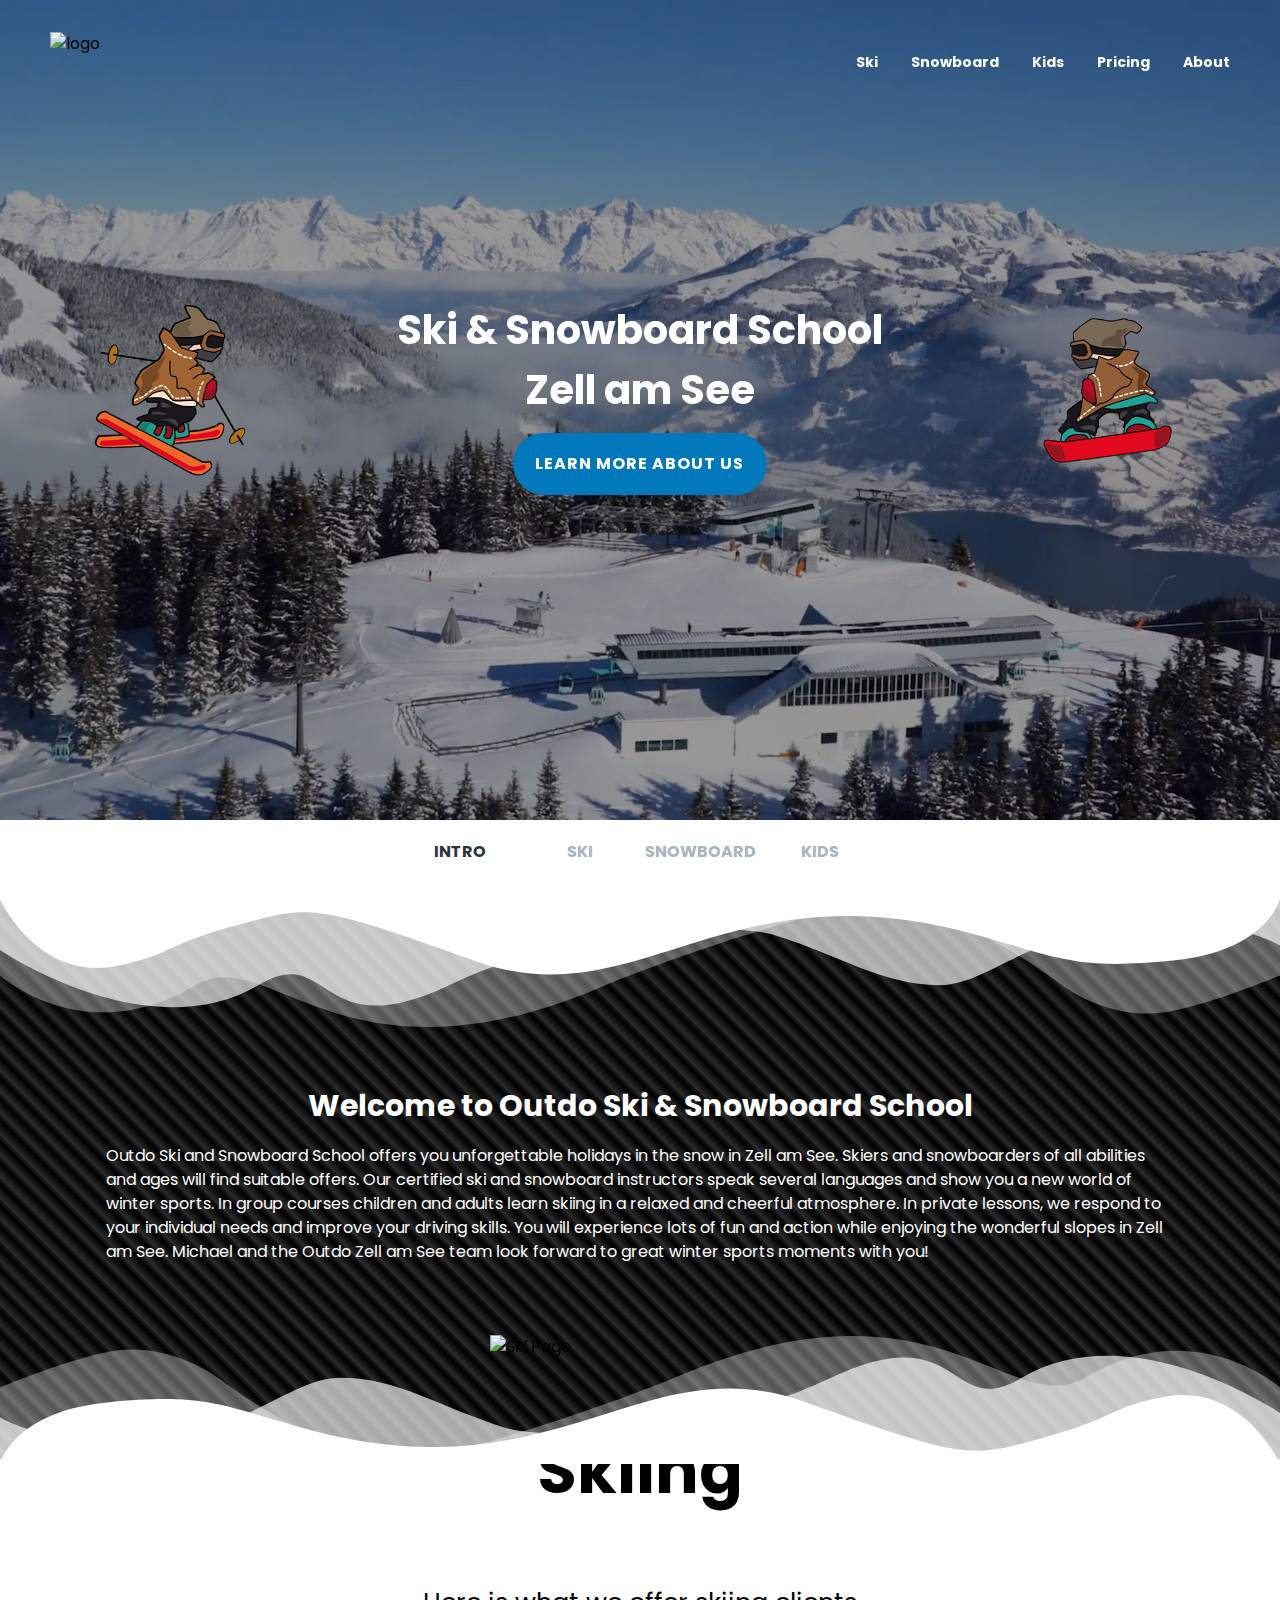
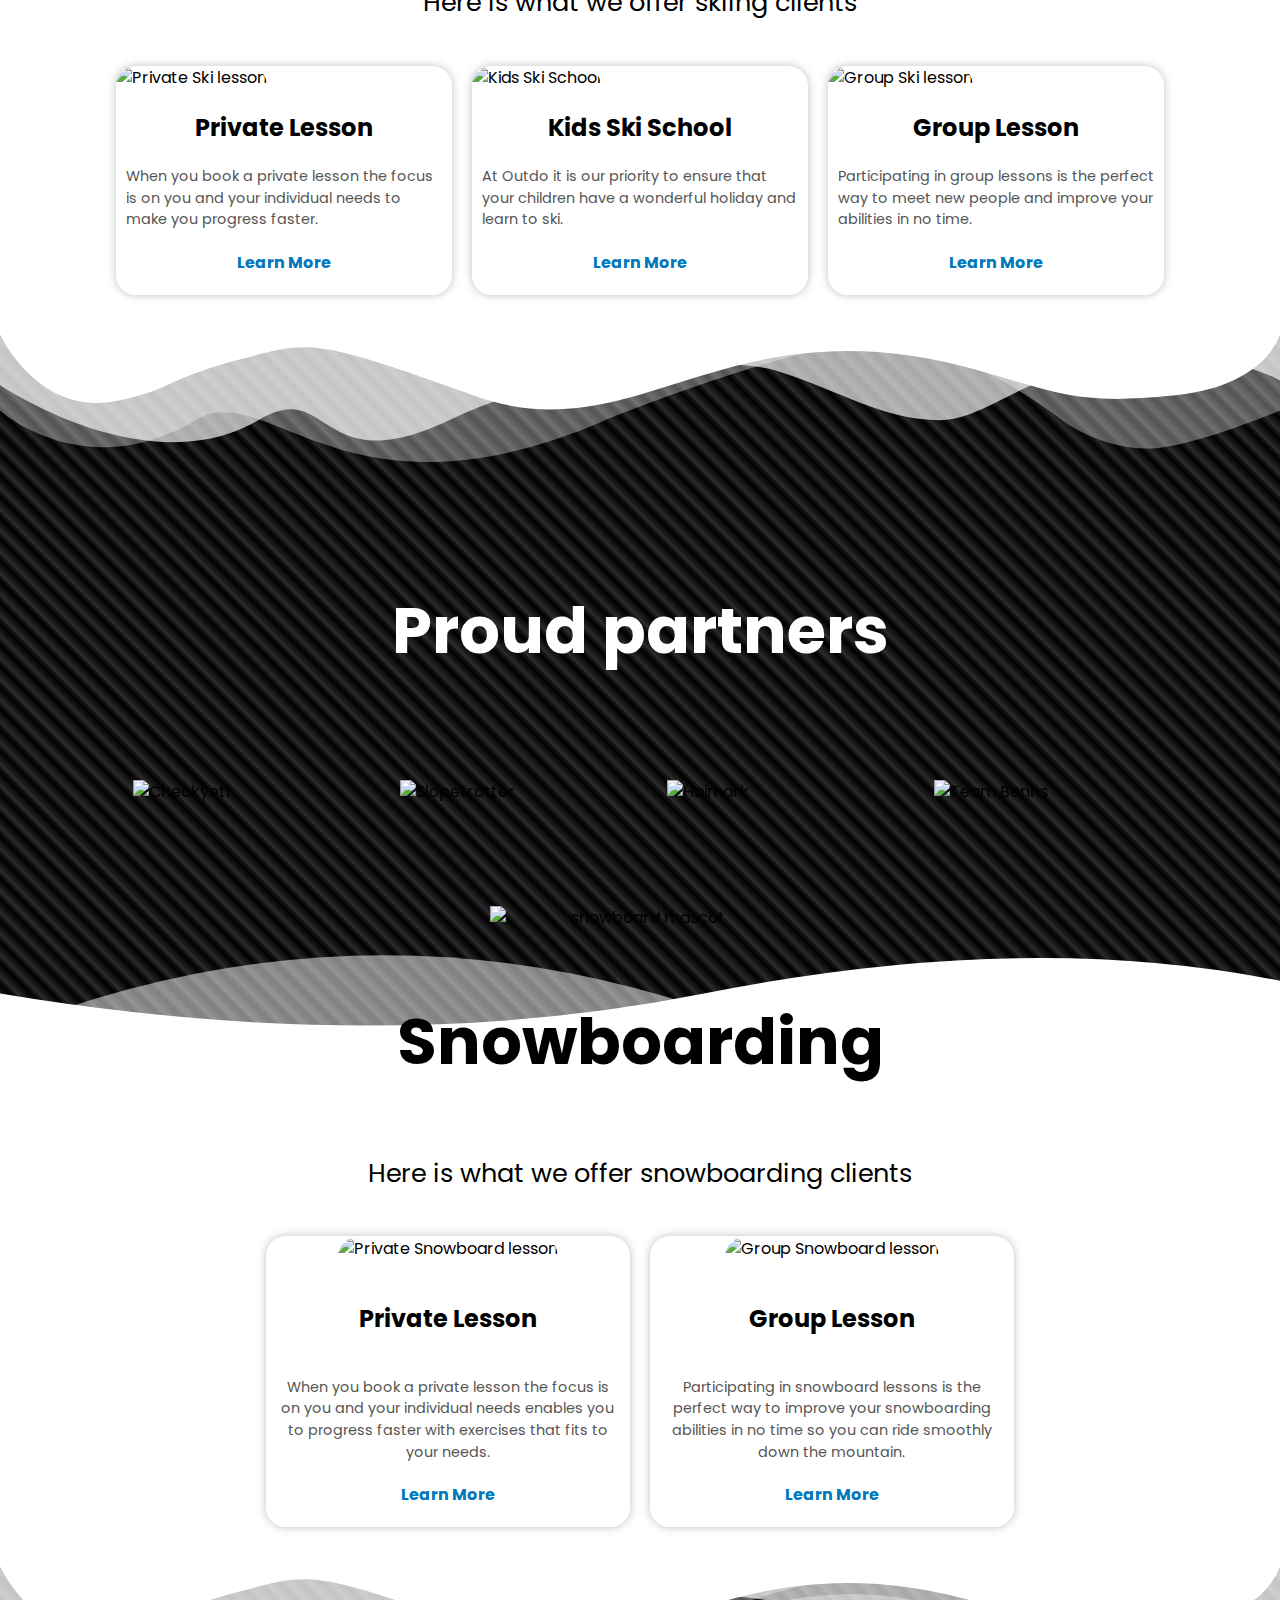
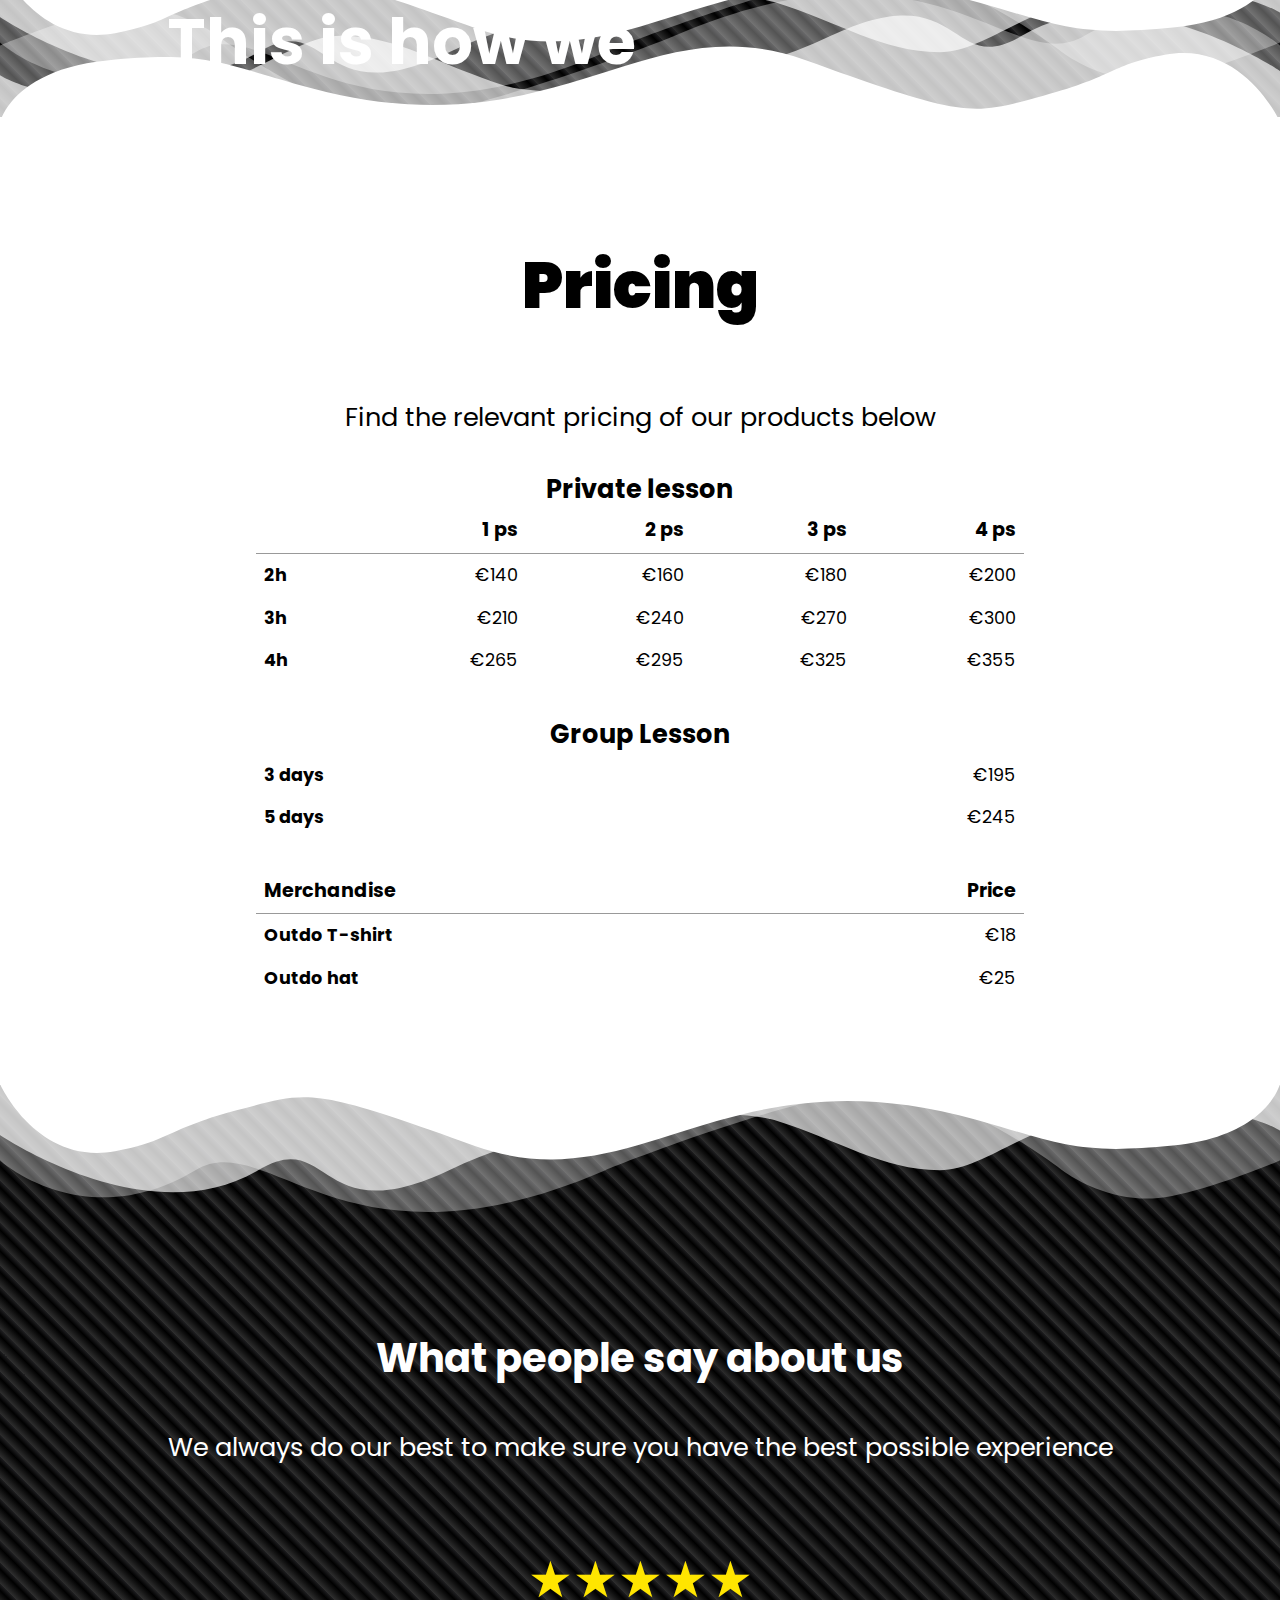
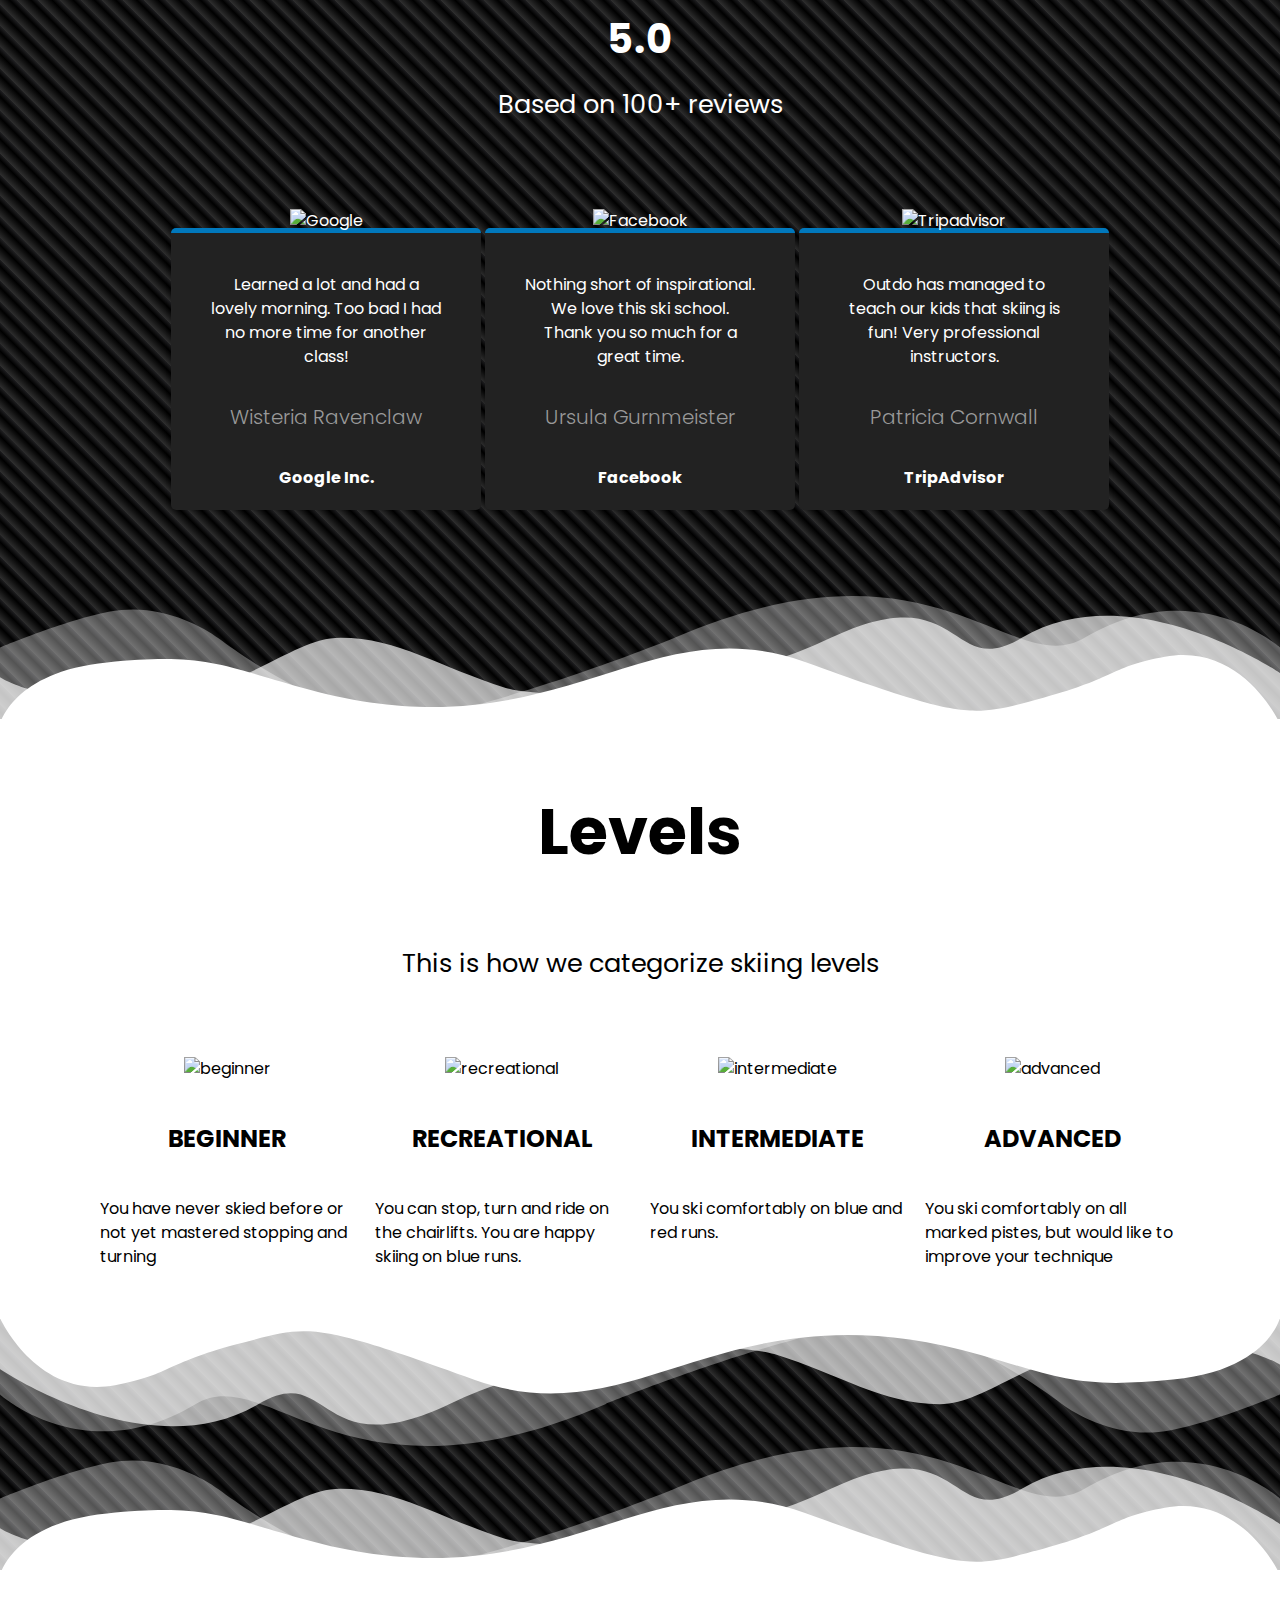
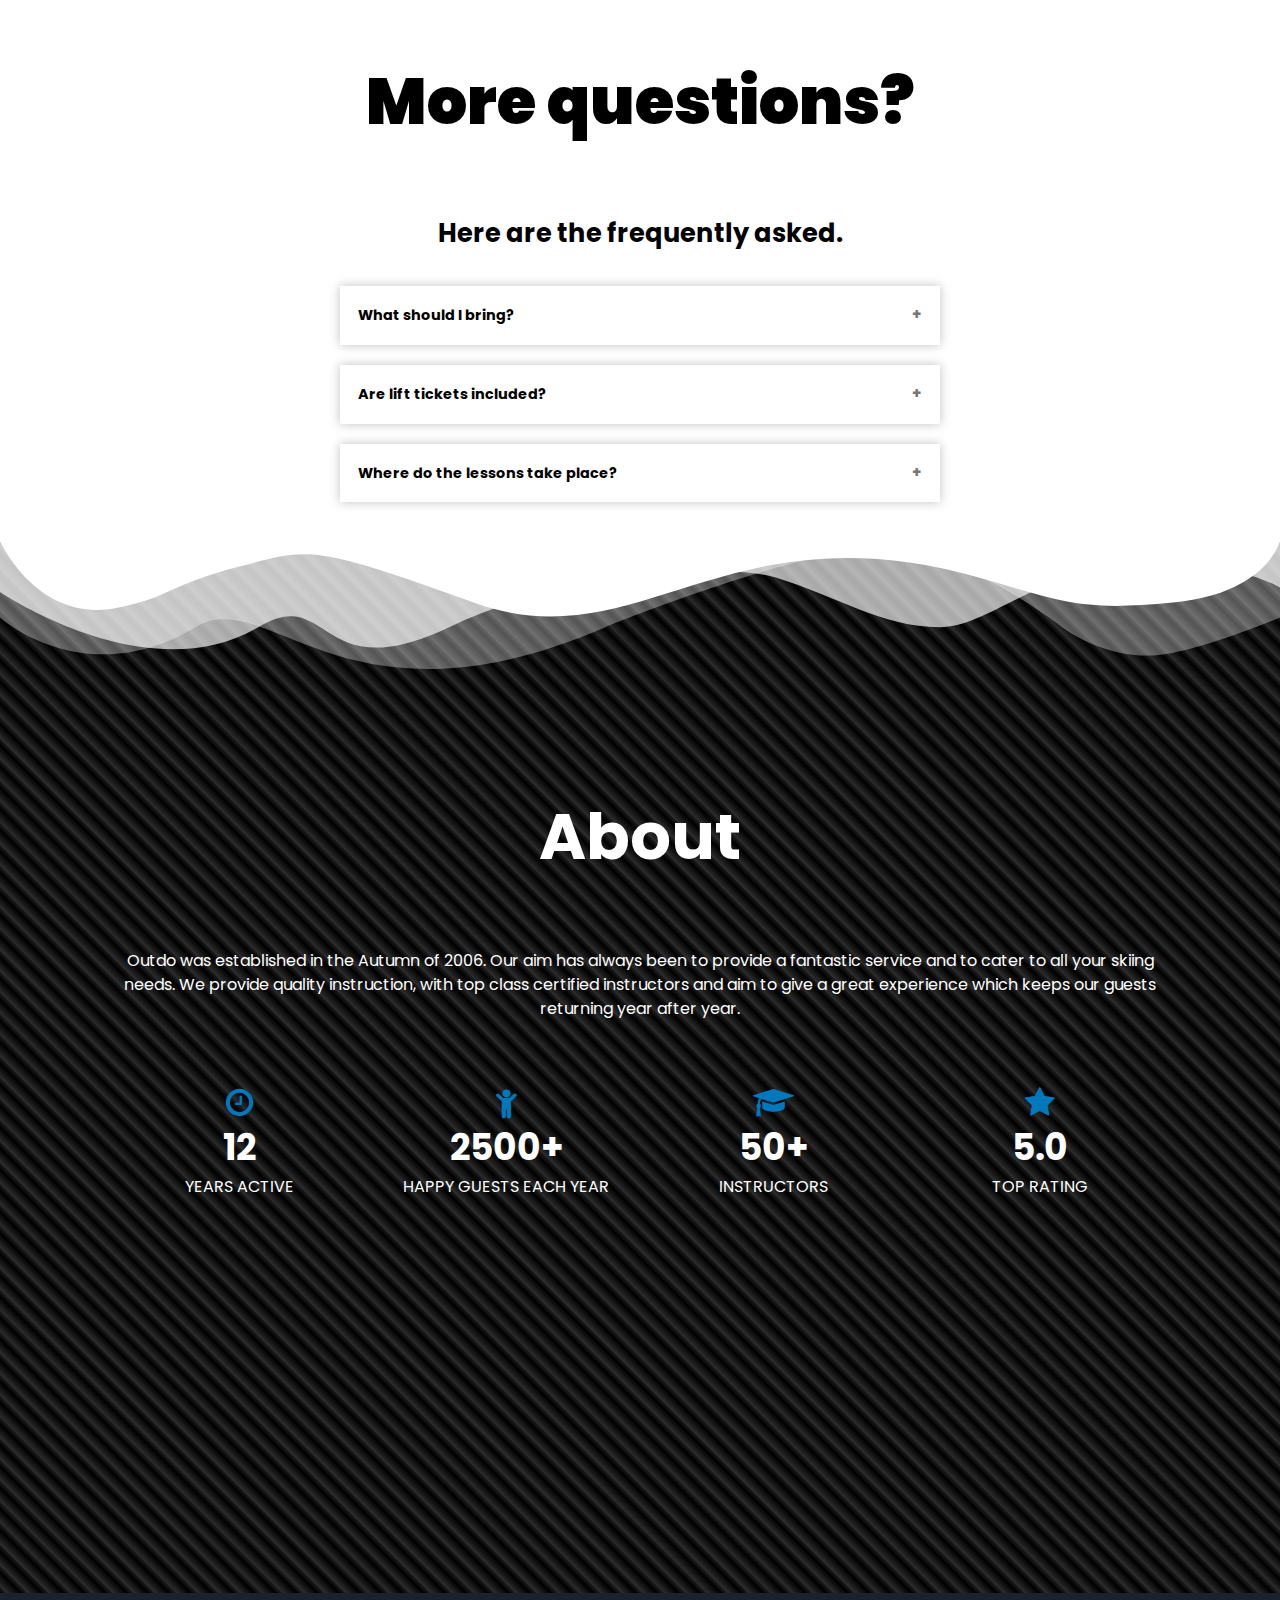
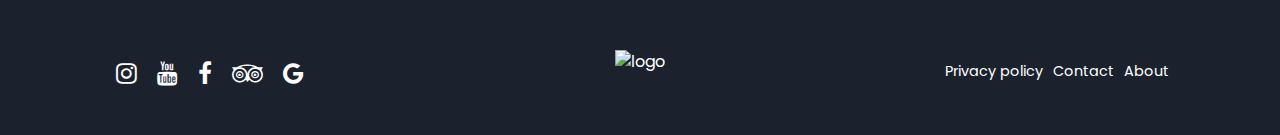
==== commit 5a469d88: "Changed to .at and booking nearly finished - only lacks php" ====
--- a/index.html
+++ b/index.html
@@ -1,700 +1,734 @@
-<!DOCTYPE html>
-<html lang="en">
-   
-<head>
-    <meta charset="UTF-8">
-    <meta name="viewport" content="width=device-width, initial-scale=1">
-    <meta name="keywords" content="group snowboard lesson in Zell am See">
-    <meta name="description" content="Improve your skills, may it be snow plough turns, carving turns or technique for powder or moguls, you are on the right spot, our professional instructors will be there for you.">   
-    
-    <title>Outdo Ski & Snowboard School - Zell am See</title>
-    
-    <!-- Custom CSS -->
-    <link rel="shortcut icon" type="image/png" href="ill/favicon_ski.png" />
-    
-    <link href="https://fonts.googleapis.com/css?family=Poppins:400,700" rel="stylesheet">
-    
-    <link rel="stylesheet" href="https://cdnjs.cloudflare.com/ajax/libs/font-awesome/4.7.0/css/font-awesome.min.css">
-    
-    <link rel="stylesheet" type="text/css" href="css/custom.css">
-    <link rel="stylesheet" type="text/css" href="css/w3.css">
-    
-    <!-- JUMBO STYLE -->
-    
-	<link rel="stylesheet" href="css/slider.css"> <!-- Resource style -->
-	
-    
-</head> 
-
-    
-<body id="main">
-    <!-- Logo -->
-    <a href="https://outdo.dk/"><img class="logo" alt="logo" src="https://outdo.dk/ill/outdo_logo_100px.png"></a>
-        
-    <!-- Header -->
-    <header>
-        <!-- Navbar (sit on top) -->
-        <div id="navbar">
-            <i class="hamburger w3-hide-medium w3-hide-large fa fa-2x fa-bars" onclick="w3_open()"></i>
-            <a href="https://outdo.dk/en/ski_private.html" class="w3-hide-small">Ski</a>
-            <a href="https://outdo.dk/en/snowboard_private.html" class="w3-hide-small">Snowboard</a>
-            <a href="https://outdo.dk/en/kids_ski_school.html" class="w3-hide-small">Kids</a>
-            <a href="#pricing" class="w3-hide-small">Pricing</a>
-            <a href="#about" class="w3-hide-small">About</a>
-        </div> 
-    </header>
-    
-    
-    <!-- Sidebar -->
-    <nav class="w3-sidebar w3-black w3-animate-top w3-xxlarge" id="sidebar">
-        
-        <div class="w3-bar-block w3-center">
-            <a href="https://outdo.dk/en/ski_private.html" class="w3-bar-item w3-button w3-text-grey w3-hover-black">Ski</a>
-            <a href="https://outdo.dk/en/snowboard_private.html" class="w3-bar-item w3-button w3-text-grey w3-hover-black">Snowboard</a>
-            <a href="https://outdo.dk/en/kids_ski_school.html" class="w3-bar-item w3-button w3-text-grey w3-hover-black">Kids</a>
-            <a href="#pricing" class="w3-bar-item w3-button w3-text-grey w3-hover-black">Pricing</a>
-            <a href="#about" class="w3-bar-item w3-button w3-text-grey w3-hover-black">About</a>
-            
-            <a href="javascript:void(0)" onclick="w3_close()" class="w3-button w3-black w3-xxlarge w3-padding" style="padding:6px 24px">
-            <i class="fa fa-remove"></i>
-        </a>
-        </div>
-    </nav> 
-    
-    <!-- Hero with full-height image -->
-    <div class="bg-img w3-display-container" id="hero">
-        
-        
-        <div class="cd-hero js-cd-hero js-cd-autoplay">
-		<ul class="cd-hero__slider" id="hero">
-			<li class="cd-hero__slide cd-hero__slide--selected js-cd-slide">
-				<div class="p-top cd-hero__content cd-hero__content--full-width">
-                    
-                    <img class="first-icon" alt="Outdo Mascot Skier" src="ill/skier.png" >
-                    
-                    <img class="second-icon" src="ill/snowboarder.png">
-                  
-                    <div class="">
-                       <!--<img class="big-logo" src="https://outdo.dk/ill/outdo_logo_100px.png" >
-                        -->
-                        
-					   <h1>Ski & Snowboard School<br>Zell am See</h1>
-					   
-                    </div>
-                    
-                    <div class="w3-col">
-                    <a href="#about" class="cd-hero__btn" style="background-color: #0178bc;">Learn more about us</a>
-                    </div>
-                    
-				</div> <!-- .cd-hero__content -->
-                
-			</li>
-
-			<li class="cd-hero__slide js-cd-slide">
-				<div class="p-top cd-hero__content cd-hero__content--full-width">
-					<h2>Outdo your Skiing</h2>
-					<p>When you book a private lesson the focus is on you and your individual needs to make you progress faster.</p>
-					<a href="https://outdo.dk/en/ski_private.html" class="cd-hero__btn">Private Lesson</a>
-					<a href="#" class="cd-hero__btn cd-hero__btn--secondary">Group Lesson</a>
-				</div> <!-- .cd-hero__content -->
-                
-			</li>
-
-			<li class="cd-hero__slide js-cd-slide">
-				
-				<div class="p-top cd-hero__content cd-hero__content--full-width">
-					<h2>Learn to Snowboard</h2>
-					<p>Participating in a snowboard lesson is the perfect way to improve your snowboarding abilities in no time!</p>
-					<a href="#0" class="cd-hero__btn">Private Lesson</a>
-					<a href="#0" class="cd-hero__btn cd-hero__btn--secondary">Group Lesson</a>
-				</div> <!-- .cd-hero__content -->
-				
-			</li>
-
-			<li class="cd-hero__slide js-cd-slide">
-				<div class="p-top cd-hero__content cd-hero__content--full-width">
-					<h2>Kids Ski School</h2>
-					<p>Good childcare is essential for an enjoyable family holiday. At Outdo it is our priority to ensure that your children have a wonderful holiday and learn to ski.</p>
-					<a href="https://outdo.dk/en/kids_ski_school.html" class="cd-hero__btn">Learn More</a>
-				</div> <!-- .cd-hero__content -->
-                
-                <div class="cd-hero__content cd-hero__content--bg-video js-cd-bg-video" data-video="assets/video/video">
-					<!-- video element will be loaded using JavaScript -->
-				</div>
-                
-                
-			</li>
-       
-		</ul> <!-- .cd-hero__slider -->
-
-        
-            
-		<div class="cd-hero__nav js-cd-nav">
-			
-            <nav>
-				<span class="js-cd-marker"></span>
-                
-				<ul id="hero" style="background-image: none;">
-					<li class="cd-selected"><a href="#0">Intro</a></li>
-					<li><a href="#0">Ski</a></li>
-					<li><a href="#0">Snowboard</a></li>
-					<li><a href="#0">Kids</a></li>
-				</ul>
-			</nav> 
-		</div> <!-- .cd-hero__nav -->
-	   </div> <!-- .cd-hero -->
-       
-        
-        
-        
-    
-
-    </div>
-    <div class="svg-container-t">
-            <img src="data:image/svg+xml,%3Csvg viewBox='0 0 10 1' xmlns='http://www.w3.org/2000/svg'/%3E" alt="" class="stretcher-bar">
-            <svg viewBox="0 0 1000 100" class="content-svg"> 
-                <path fill="#fff" opacity="0.33" d="M473,67.3c-203.9,88.3-263.1-34-320.3,0C66,119.1,0,59.7,0,59.7V0h1000v59.7 c0,0-62.1,26.1-94.9,29.3c-32.8,3.3-62.8-12.3-75.8-22.1C806,49.6,745.3,8.7,694.9,4.7S492.4,59,473,67.3z"></path>
-                <path fill="#fff" opacity="0.66" d="M734,67.3c-45.5,0-77.2-23.2-129.1-39.1c-28.6-8.7-150.3-10.1-254,39.1 s-91.7-34.4-149.2,0C115.7,118.3,0,39.8,0,39.8V0h1000v36.5c0,0-28.2-18.5-92.1-18.5C810.2,18.1,775.7,67.3,734,67.3z"></path>
-                <path fill="#fff" d="M766.1,28.9c-200-57.5-266,65.5-395.1,19.5C242,1.8,242,5.4,184.8,20.6C128,35.8,132.3,44.9,89.9,52.5C28.6,63.7,0,0,0,0 h1000c0,0-9.9,40.9-83.6,48.1S829.6,47,766.1,28.9z"></path> 
-            </svg>
-    </div>
-    <div class="section hero" style="color: white">
-            
-            <h2>Welcome to Outdo Ski & Snowboard School</h2>
-            <p>Outdo Ski and Snowboard School offers you unforgettable holidays in the snow in Zell am See. Skiers and snowboarders of all abilities and ages will find suitable offers. Our certified ski and snowboard instructors speak several languages and show you a new world of winter sports. In group courses children and adults learn skiing in a relaxed and cheerful atmosphere. In private lessons, we respond to your individual needs and improve your driving skills. You will experience lots of fun and action while enjoying the wonderful slopes in Zell am See. Michael and the Outdo Zell am See team look forward to great winter sports moments with you!</p>
-
-    </div>
-
-    <div class="svg-container-b">
-        <img src="data:image/svg+xml,%3Csvg viewBox='0 0 10 1' xmlns='http://www.w3.org/2000/svg'/%3E" alt="" class="stretcher-bar">
-        <svg viewBox="0 0 1000 100" class="content-svg"> 
-            <path fill="#fff" opacity="0.33" d="M473,67.3c-203.9,88.3-263.1-34-320.3,0C66,119.1,0,59.7,0,59.7V0h1000v59.7 c0,0-62.1,26.1-94.9,29.3c-32.8,3.3-62.8-12.3-75.8-22.1C806,49.6,745.3,8.7,694.9,4.7S492.4,59,473,67.3z"></path>
-            <path fill="#fff" opacity="0.66" d="M734,67.3c-45.5,0-77.2-23.2-129.1-39.1c-28.6-8.7-150.3-10.1-254,39.1 s-91.7-34.4-149.2,0C115.7,118.3,0,39.8,0,39.8V0h1000v36.5c0,0-28.2-18.5-92.1-18.5C810.2,18.1,775.7,67.3,734,67.3z"></path>
-            <path fill="#fff" d="M766.1,28.9c-200-57.5-266,65.5-395.1,19.5C242,1.8,242,5.4,184.8,20.6C128,35.8,132.3,44.9,89.9,52.5C28.6,63.7,0,0,0,0 h1000c0,0-9.9,40.9-83.6,48.1S829.6,47,766.1,28.9z"></path> 
-        </svg>
-    </div>
-    
-    <!-- Ski Section -->
-    <div class="w3-container" id="ski">
-        <section>
-            <a href="https://outdo.dk/en/ski.html" title="Ski holidays in Zell am See"><img class="icon" src="https://outdo.dk/ill/skier.png" alt="Ski Page"></a>
-            <h3>Skiing</h3>
-            <h4>Here is what we offer skiing clients</h4>
-
-            <div class="third">
-                <a href="https://outdo.dk/en/ski_private.html">
-                    <div class="card">
-                        <div class="content">
-                            <img src="https://outdo.dk/img/ski_private.jpg" alt="Private Ski lesson" style="width:100%">
-                            <h5>Private Lesson</h5>
-                            <p>When you book a private lesson the focus is on you and your individual needs to make you progress faster.</p>
-                            <span>Learn More</span>
-                        </div>
-                    </div>
-                </a>    
-            </div>
-
-            <div class="third">
-                <a href="https://outdo.dk/en/kids.html">
-                    <div class="card">
-                        <div class="content">
-                            <img src="https://outdo.dk/img/ski_kids.jpg" alt="Kids Ski School" style="width:100%">
-                            <h5>Kids Ski School</h5>
-                            <p>At Outdo it is our priority to ensure that your children have a wonderful holiday and learn to ski.</p>
-                            <span>Learn More</span>
-                        </div>
-                    </div>
-                </a>
-            </div>
-
-            <div class="third">
-                <a href="https://outdo.dk/en/ski_group.html">
-                    <div class="card">
-                        <div class="content">
-                            <img src="https://outdo.dk/img/ski_group.jpg" alt="Group Ski lesson" style="width:100%">
-                            <h5>Group Lesson</h5>
-                            <p>Participating in group lessons is the perfect way to meet new people and improve your abilities in no time.</p>
-                            <span>Learn More</span>
-                        </div>
-                    </div>
-                </a>
-            </div>
-        </section>
-    </div>
-
-    <!-- Partners Section -->
-    <div class="w3-container partners" id="partners">
-
-        <div class="svg-container-t">
-            <img src="data:image/svg+xml,%3Csvg viewBox='0 0 10 1' xmlns='http://www.w3.org/2000/svg'/%3E" alt="" class="stretcher-bar">
-            <svg viewBox="0 0 1000 100" class="content-svg"> 
-                <path fill="#fff" opacity="0.33" d="M473,67.3c-203.9,88.3-263.1-34-320.3,0C66,119.1,0,59.7,0,59.7V0h1000v59.7 c0,0-62.1,26.1-94.9,29.3c-32.8,3.3-62.8-12.3-75.8-22.1C806,49.6,745.3,8.7,694.9,4.7S492.4,59,473,67.3z"></path>
-                <path fill="#fff" opacity="0.66" d="M734,67.3c-45.5,0-77.2-23.2-129.1-39.1c-28.6-8.7-150.3-10.1-254,39.1 s-91.7-34.4-149.2,0C115.7,118.3,0,39.8,0,39.8V0h1000v36.5c0,0-28.2-18.5-92.1-18.5C810.2,18.1,775.7,67.3,734,67.3z"></path>
-                <path fill="#fff" d="M766.1,28.9c-200-57.5-266,65.5-395.1,19.5C242,1.8,242,5.4,184.8,20.6C128,35.8,132.3,44.9,89.9,52.5C28.6,63.7,0,0,0,0 h1000c0,0-9.9,40.9-83.6,48.1S829.6,47,766.1,28.9z"></path> 
-            </svg>
-        </div>
-
-        <div class="section">
-            <h3>Proud partners</h3>
-            <div class="w3-quarter">
-                <a target="_blank" href="https://www.checkyeti.com/" title="Checkyeti"><img src="https://outdo.dk/ill/partners/checkyeti.png" title="Checkyeti" alt="Checkyeti"></a>
-            </div>
-
-            <div class="w3-quarter">
-                <a target="_blank" href="https://www.slopetrotter.dk/" title="Slopetrotter"><img src="https://outdo.dk/ill/partners/slopetrotter.png" title="Slopetrotter" alt="Slopetrotter"></a>
-            </div>
-
-            <div class="w3-quarter">
-                <a target="_blank" href="https://www.hojmark.dk/" title="Højmark"><img src="https://outdo.dk/ill/partners/hojmark.png" title="Højmark" alt="Højmark"></a>
-            </div>
-
-            <div class="w3-quarter">
-                <a target="_blank" href="https://www.benns.dk/" title="Team Benns"><img src="https://outdo.dk/ill/partners/benns.png" title="Team Benns" alt="Team Benns"></a>
-            </div>
-
-        </div>
-
-        <svg viewbox="0 0 100 15" style="margin-bottom: -10px;">
-            <path fill="#fff" opacity="0.5" d="M0 30 V15 Q30 3 60 15 V30z" />
-            <path fill="#fff" d="M0 30 V12 Q30 17 55 12 T100 11 V30z" />
-        </svg>
-
-
-    </div>
-
-        
-    <!-- Snowboard Section -->
-    <div class="w3-container" id="snowboard">
-        <section>
-            <a href="https://outdo.dk/en/snowboard.html" title="Snowboard holidays in Zell am See"><img class="icon" src="https://outdo.dk/ill/snowboarder.png" alt="snowboard mascot"></a>
-            <h3>Snowboarding</h3>
-            <h4>Here is what we offer snowboarding clients</h4>
-
-            <div class="w3-half">
-                <a href="https://outdo.dk/en/snowboard_private.html">
-                    <div class="card">
-                        <div class="content">
-                            <img src="https://outdo.dk/img/snowboard_private.jpg" alt="Private Snowboard lesson" style="width:100%">
-                            <h5>Private Lesson</h5>
-                            <p>When you book a private lesson the focus is on you and your individual needs enables you to progress faster with exercises that fits to your needs.</p>
-                            <span>Learn More</span>
-                        </div>
-                    </div>
-                </a>
-            </div>
-
-            <div class="w3-half">
-                <a href="https://outdo.dk/en/snowboard_group.html">
-                    <div class="card">
-                        <div class="content">
-                            <img src="https://outdo.dk/img/snowboard_private.jpg" alt="Group Snowboard lesson" style="width:100%">
-                            <h5>Group Lesson</h5>
-                            <p>Participating in snowboard lessons is the perfect way to improve your snowboarding abilities in no time so you can ride smoothly down the mountain.</p>
-                            <span>Learn More</span>
-                        </div>
-                    </div>
-                </a>    
-            </div>
-        </section>
-    </div>
-        
-        
-    <!-- Video Section -->
-    <div class="w3-container w3-hide-small" id="video">
-        <div class="svg-container-t" style="position: absolute; z-index: 2; width: 100%;">
-            <img src="data:image/svg+xml,%3Csvg viewBox='0 0 10 1' xmlns='http://www.w3.org/2000/svg'/%3E" alt="" class="stretcher-bar">
-            <svg viewBox="0 0 1000 100" class="content-svg"> 
-                <path fill="#fff" opacity="0.33" d="M473,67.3c-203.9,88.3-263.1-34-320.3,0C66,119.1,0,59.7,0,59.7V0h1000v59.7 c0,0-62.1,26.1-94.9,29.3c-32.8,3.3-62.8-12.3-75.8-22.1C806,49.6,745.3,8.7,694.9,4.7S492.4,59,473,67.3z"></path>
-                <path fill="#fff" opacity="0.66" d="M734,67.3c-45.5,0-77.2-23.2-129.1-39.1c-28.6-8.7-150.3-10.1-254,39.1 s-91.7-34.4-149.2,0C115.7,118.3,0,39.8,0,39.8V0h1000v36.5c0,0-28.2-18.5-92.1-18.5C810.2,18.1,775.7,67.3,734,67.3z"></path>
-                <path fill="#fff" d="M766.1,28.9c-200-57.5-266,65.5-395.1,19.5C242,1.8,242,5.4,184.8,20.6C128,35.8,132.3,44.9,89.9,52.5C28.6,63.7,0,0,0,0 h1000c0,0-9.9,40.9-83.6,48.1S829.6,47,766.1,28.9z"></path> 
-            </svg>
-        </div>
-        <div class="video-container">
-            <video autoplay loop muted>
-                <source src="video.m4v" type="video/mp4">
-                 Your browser does not support the video tag.
-            </video>
-            
-            <div class="overlay-desc">
-                <div class="left">
-                    <p>This is how we</p> 
-                </div>
-                <div class="left">
-                    <div class="slidingVertical">
-                        <span>Outdo</span>
-                        <span>Explore</span>
-                        <span>Improve</span>
-                        <span>Play</span>
-                    </div> 
-                </div>
-            </div>
-            
-            
-            <div class="svg-container-b" style="position: absolute; bottom: 0; z-index: 2; width: 100%;">
-                <img src="data:image/svg+xml,%3Csvg viewBox='0 0 10 1' xmlns='http://www.w3.org/2000/svg'/%3E" alt="" class="stretcher-bar">
-                <svg viewBox="0 0 1000 100" class="content-svg"> 
-                    <path fill="#fff" opacity="0.33" d="M473,67.3c-203.9,88.3-263.1-34-320.3,0C66,119.1,0,59.7,0,59.7V0h1000v59.7 c0,0-62.1,26.1-94.9,29.3c-32.8,3.3-62.8-12.3-75.8-22.1C806,49.6,745.3,8.7,694.9,4.7S492.4,59,473,67.3z"></path>
-                    <path fill="#fff" opacity="0.66" d="M734,67.3c-45.5,0-77.2-23.2-129.1-39.1c-28.6-8.7-150.3-10.1-254,39.1 s-91.7-34.4-149.2,0C115.7,118.3,0,39.8,0,39.8V0h1000v36.5c0,0-28.2-18.5-92.1-18.5C810.2,18.1,775.7,67.3,734,67.3z"></path>
-                    <path fill="#fff" d="M766.1,28.9c-200-57.5-266,65.5-395.1,19.5C242,1.8,242,5.4,184.8,20.6C128,35.8,132.3,44.9,89.9,52.5C28.6,63.7,0,0,0,0 h1000c0,0-9.9,40.9-83.6,48.1S829.6,47,766.1,28.9z"></path> 
-                </svg>
-            </div>
-        </div>
-    </div>
-
-    <!-- Pricing Section -->
-    <div class="w3-container" id="pricing">
-        <section>
-            <h3><b>Pricing</b></h3>
-            <h4>Find the relevant pricing of our products below</h4>
-            <h4 style="margin-bottom: 0;"><b>Private lesson</b></h4>
-            <table style="margin-top:0px;">
-                <tr>
-                    <th></th>
-                    <th>1 ps</th>
-                    <th>2 ps</th>
-                    <th>3 ps</th>
-                    <th>4 ps</th>
-                </tr>
-                <tr>
-                    <td>2h</td>
-                    <td>€130</td>
-                    <td>€150</td>
-                    <td>€170</td>
-                    <td>€190</td>
-                </tr>
-                <tr>
-                    <td>3h</td>
-                    <td>€190</td>
-                    <td>€220</td>
-                    <td>€250</td>
-                    <td>€280</td>
-                </tr>
-                <tr>
-                    <td>4h</td>
-                    <td>€250</td>
-                    <td>€280</td>
-                    <td>€310</td>
-                    <td>€340</td>
-                </tr>
-            </table>
-
-            <h4 style="margin-bottom: 0px"><b>Group Lesson</b></h4>    
-            <table style="margin-top: 0px;">
-                <tr>
-
-                </tr>
-                <tr>
-                    <td>3 days</td>
-                    <td>€190</td>
-                </tr>
-                <tr>
-                    <td>5 days</td>
-                    <td>€220</td>
-                </tr>
-            </table>
-
-            <table>
-                <tr>
-                    <th>Merchandise</th>
-                    <th>Price</th>
-                </tr>
-                <tr>
-                    <td>Outdo T-shirt</td>
-                    <td>€18</td>
-                </tr>
-                <tr>
-                    <td>Outdo hat</td>
-                    <td>€25</td>
-                </tr>
-            </table>
-        </section>
-    </div>
-
-
-    
-    
-    
-    <!-- Ratings Section -->
-    <div class="w3-container w3-center" id="ratings">
-
-        <div class="svg-container-t">
-            <img src="data:image/svg+xml,%3Csvg viewBox='0 0 10 1' xmlns='http://www.w3.org/2000/svg'/%3E" alt="" class="stretcher-bar">
-            <svg viewBox="0 0 1000 100" class="content-svg"> 
-                <path fill="#fff" opacity="0.33" d="M473,67.3c-203.9,88.3-263.1-34-320.3,0C66,119.1,0,59.7,0,59.7V0h1000v59.7 c0,0-62.1,26.1-94.9,29.3c-32.8,3.3-62.8-12.3-75.8-22.1C806,49.6,745.3,8.7,694.9,4.7S492.4,59,473,67.3z"></path>
-                <path fill="#fff" opacity="0.66" d="M734,67.3c-45.5,0-77.2-23.2-129.1-39.1c-28.6-8.7-150.3-10.1-254,39.1 s-91.7-34.4-149.2,0C115.7,118.3,0,39.8,0,39.8V0h1000v36.5c0,0-28.2-18.5-92.1-18.5C810.2,18.1,775.7,67.3,734,67.3z"></path>
-                <path fill="#fff" d="M766.1,28.9c-200-57.5-266,65.5-395.1,19.5C242,1.8,242,5.4,184.8,20.6C128,35.8,132.3,44.9,89.9,52.5C28.6,63.7,0,0,0,0 h1000c0,0-9.9,40.9-83.6,48.1S829.6,47,766.1,28.9z"></path> 
-            </svg>
-        </div>
-        
-        <div class="section">
-            
-            <h3>What people say about us</h3>
-            <h4>We always do our best to make sure you have the best possible experience</h4>
-        
-            <div class="spacer">
-                <span>★★★★★</span>
-                <h5>5.0</h5>
-                <h4>Based on 100+ reviews</h4>
-            </div>
-            
-            <div class="box">
-                <a target="_blank" href="https://www.google.dk/search?q=ski%20school%20zell%20am%20see&oq=ski+school+zell+am+see&aqs=chrome.0.35i39j69i60l3j35i39j0.4927j0j4&sourceid=chrome&ie=UTF-8&npsic=0&rflfq=1&rlha=0&rllag=47312148,12791803,1327&tbm=lcl&rldimm=1928101388835017076&ved=0ahUKEwjfpZjf3MjbAhXBWiwKHcqZDnQQvS4IZTAB&rldoc=1&tbs=lrf:!2m1!1e2!2m1!1e3!3sIAE,lf:1,lf_ui:2#lrd=0x47771d27665100d7:0x1ac1fdff6472d174,1,,,&rlfi=hd:;si:1928101388835017076;mv:!1m3!1d31172.937691959287!2d12.778202899999998!3d47.29893214999999!2m3!1f0!2f0!3f0!3m2!1i274!2i553!4f13.1;tbs:lrf:!2m1!1e2!2m1!1e3!3sIAE,lf:1,lf_ui:2"><img alt="Google" src="https://outdo.dk/ill/ratings/google.png" title="Reviews on Google"></a>
-                <blockquote>
-                <p>Learned a lot and had a lovely morning. Too bad I had no more time for another class!</p>
-                </blockquote>
-                <h3>Wisteria Ravenclaw</h3>
-                <h6>Google Inc.</h6>
-            </div>
-                
-            <div class="box">
-                <a target="_blank" href="https://www.facebook.com/pg/Outdo-9887649969/reviews/?ref=page_internal"><img alt="Facebook" src="https://outdo.dk/ill/ratings/facebook.png" title="Reviews on Facebook"></a>
-                <blockquote>
-                <p>Nothing short of inspirational. We love this ski school. Thank you so much for a great time.</p>
-                </blockquote>
-                <h3>Ursula Gurnmeister</h3>
-                <h6>Facebook</h6>
-            </div>
-            
-            <div class="box">
-                <a target="_blank" href="https://www.tripadvisor.dk/Attraction_Review-g608666-d11962268-Reviews-Outdo-Zell_am_See_Austrian_Alps.html#REVIEWS"><img alt="Tripadvisor" src="https://outdo.dk/ill/ratings/tripadvisor.png" title="Reviews on Tripadvisor"></a>
-                <blockquote>
-                <p>Outdo has managed to teach our kids that skiing is fun! Very professional instructors.</p>
-                </blockquote>
-                <h3>Patricia Cornwall</h3>
-                <h6>TripAdvisor</h6>
-            </div>
-            
-        </div>
-        
-        
-        
-        <div class="svg-container-b">
-            <img src="data:image/svg+xml,%3Csvg viewBox='0 0 10 1' xmlns='http://www.w3.org/2000/svg'/%3E" alt="" class="stretcher-bar">
-            <svg viewBox="0 0 1000 100" class="content-svg"> 
-                <path fill="#fff" opacity="0.33" d="M473,67.3c-203.9,88.3-263.1-34-320.3,0C66,119.1,0,59.7,0,59.7V0h1000v59.7 c0,0-62.1,26.1-94.9,29.3c-32.8,3.3-62.8-12.3-75.8-22.1C806,49.6,745.3,8.7,694.9,4.7S492.4,59,473,67.3z"></path>
-                <path fill="#fff" opacity="0.66" d="M734,67.3c-45.5,0-77.2-23.2-129.1-39.1c-28.6-8.7-150.3-10.1-254,39.1 s-91.7-34.4-149.2,0C115.7,118.3,0,39.8,0,39.8V0h1000v36.5c0,0-28.2-18.5-92.1-18.5C810.2,18.1,775.7,67.3,734,67.3z"></path>
-                <path fill="#fff" d="M766.1,28.9c-200-57.5-266,65.5-395.1,19.5C242,1.8,242,5.4,184.8,20.6C128,35.8,132.3,44.9,89.9,52.5C28.6,63.7,0,0,0,0 h1000c0,0-9.9,40.9-83.6,48.1S829.6,47,766.1,28.9z"></path> 
-            </svg>
-        </div>
-
-    </div>
-    
-    
-    
-    
-    <!-- Levels Section -->
-    <div class="w3-container w3-center" id="levels">
-        
-        <h3>Levels</h3>
-        <h4>This is how we categorize skiing levels</h4>
-        
-        <section>
-        <div class="w3-quarter">
-            <img src="https://outdo.dk/ill/levels/beg.png" alt="beginner">
-            <br>
-            <h5>BEGINNER</h5>
-            <p>You have never skied before or not yet mastered stopping and turning</p>
-        </div>
-        <div class="w3-quarter">
-            <img src="https://outdo.dk/ill/levels/rec.png" alt="recreational">
-            <br>
-            <h5>RECREATIONAL</h5>
-            <p>You can stop, turn and ride on the chairlifts. You are happy skiing on blue runs.</p>
-        </div>
-        <div class="w3-quarter">
-            <img src="https://outdo.dk/ill/levels/int.png" alt="intermediate">
-            <br>
-            <h5>INTERMEDIATE</h5>
-            <p>You ski comfortably on blue and red runs.</p>
-        </div>
-        <div class="w3-quarter">
-            <img src="https://outdo.dk/ill/levels/int.png" alt="advanced">
-            <br>
-            <h5>ADVANCED</h5>
-            <p>You ski comfortably on all marked pistes, but would like to improve your technique</p>
-        </div>
-        </section>
-    </div>
-
-
-    
-    
-    
-    
-
-    <!-- Contact section -->
-    <div class="w3-container" id="contact">
-
-
-        <div class="svg-container-t">
-            <img src="data:image/svg+xml,%3Csvg viewBox='0 0 10 1' xmlns='http://www.w3.org/2000/svg'/%3E" alt="" class="stretcher-bar">
-            <svg viewBox="0 0 1000 100" class="content-svg"> 
-                <path fill="#fff" opacity="0.33" d="M473,67.3c-203.9,88.3-263.1-34-320.3,0C66,119.1,0,59.7,0,59.7V0h1000v59.7 c0,0-62.1,26.1-94.9,29.3c-32.8,3.3-62.8-12.3-75.8-22.1C806,49.6,745.3,8.7,694.9,4.7S492.4,59,473,67.3z"></path>
-                <path fill="#fff" opacity="0.66" d="M734,67.3c-45.5,0-77.2-23.2-129.1-39.1c-28.6-8.7-150.3-10.1-254,39.1 s-91.7-34.4-149.2,0C115.7,118.3,0,39.8,0,39.8V0h1000v36.5c0,0-28.2-18.5-92.1-18.5C810.2,18.1,775.7,67.3,734,67.3z"></path>
-                <path fill="#fff" d="M766.1,28.9c-200-57.5-266,65.5-395.1,19.5C242,1.8,242,5.4,184.8,20.6C128,35.8,132.3,44.9,89.9,52.5C28.6,63.7,0,0,0,0 h1000c0,0-9.9,40.9-83.6,48.1S829.6,47,766.1,28.9z"></path> 
-            </svg>
-        </div>
-
-        <div class="svg-container-b">
-            <img src="data:image/svg+xml,%3Csvg viewBox='0 0 10 1' xmlns='http://www.w3.org/2000/svg'/%3E" alt="" class="stretcher-bar">
-            <svg viewBox="0 0 1000 100" class="content-svg"> 
-                <path fill="#fff" opacity="0.33" d="M473,67.3c-203.9,88.3-263.1-34-320.3,0C66,119.1,0,59.7,0,59.7V0h1000v59.7 c0,0-62.1,26.1-94.9,29.3c-32.8,3.3-62.8-12.3-75.8-22.1C806,49.6,745.3,8.7,694.9,4.7S492.4,59,473,67.3z"></path>
-                <path fill="#fff" opacity="0.66" d="M734,67.3c-45.5,0-77.2-23.2-129.1-39.1c-28.6-8.7-150.3-10.1-254,39.1 s-91.7-34.4-149.2,0C115.7,118.3,0,39.8,0,39.8V0h1000v36.5c0,0-28.2-18.5-92.1-18.5C810.2,18.1,775.7,67.3,734,67.3z"></path>
-                <path fill="#fff" d="M766.1,28.9c-200-57.5-266,65.5-395.1,19.5C242,1.8,242,5.4,184.8,20.6C128,35.8,132.3,44.9,89.9,52.5C28.6,63.7,0,0,0,0 h1000c0,0-9.9,40.9-83.6,48.1S829.6,47,766.1,28.9z"></path> 
-            </svg>
-        </div>
-
-    </div>
-
-    <div class="w3-container w3-center" id="faq">
-        
-        <div class="section">
-            <h3><b>More questions?</b></h3>
-            <h4>Here are the frequently asked.</h4>
-
-        
-            <div class="content">
-                <div class="shadow">
-                    <button class="accordion"><span>What should I bring?</span></button>
-                    <div class="panel">
-                        <p>Lorem ipsum dolor sit amet, consectetur adipisicing elit, sed do eiusmod tempor incididunt ut labore et dolore magna aliqua. Ut enim ad minim veniam, quis nostrud exercitation ullamco laboris nisi ut aliquip ex ea commodo consequat.</p>
-                    </div>
-                </div>
-
-                <div class="shadow">
-                    <button class="accordion"><span>Is there an age limit?</span></button>
-                    <div class="panel">
-                        <p>Lorem ipsum dolor sit amet, consectetur adipisicing elit, sed do eiusmod tempor incididunt ut labore et dolore magna aliqua. Ut enim ad minim veniam, quis nostrud exercitation ullamco laboris nisi ut aliquip ex ea commodo consequat.</p>
-                    </div>
-                </div>
-
-                <div class="shadow">
-                    <button class="accordion"><span>Where do the lessons take place?</span></button>
-                    <div class="panel">
-                    <p>Lorem ipsum dolor sit amet, consectetur adipisicing elit, sed do eiusmod tempor incididunt ut labore et dolore magna aliqua. Ut enim ad minim veniam, quis nostrud exercitation ullamco laboris nisi ut aliquip ex ea commodo consequat.</p>
-                    </div>
-                </div>
-            </div>
-        </div>
-    </div>
-            
-    <div class="w3-center" id="about">
-        
-        <div class="svg-container-t">
-            <img src="data:image/svg+xml,%3Csvg viewBox='0 0 10 1' xmlns='http://www.w3.org/2000/svg'/%3E" alt="" class="stretcher-bar">
-            <svg viewBox="0 0 1000 100" class="content-svg"> 
-                <path fill="#fff" opacity="0.33" d="M473,67.3c-203.9,88.3-263.1-34-320.3,0C66,119.1,0,59.7,0,59.7V0h1000v59.7 c0,0-62.1,26.1-94.9,29.3c-32.8,3.3-62.8-12.3-75.8-22.1C806,49.6,745.3,8.7,694.9,4.7S492.4,59,473,67.3z"></path>
-                <path fill="#fff" opacity="0.66" d="M734,67.3c-45.5,0-77.2-23.2-129.1-39.1c-28.6-8.7-150.3-10.1-254,39.1 s-91.7-34.4-149.2,0C115.7,118.3,0,39.8,0,39.8V0h1000v36.5c0,0-28.2-18.5-92.1-18.5C810.2,18.1,775.7,67.3,734,67.3z"></path>
-                <path fill="#fff" d="M766.1,28.9c-200-57.5-266,65.5-395.1,19.5C242,1.8,242,5.4,184.8,20.6C128,35.8,132.3,44.9,89.9,52.5C28.6,63.7,0,0,0,0 h1000c0,0-9.9,40.9-83.6,48.1S829.6,47,766.1,28.9z"></path> 
-            </svg>
-        </div>
-       
-        <div class="section">
-            
-            <h3>About</h3>
-            <p>Outdo was established in the Autumn of 2006. Our aim has always been to provide a fantastic service and to cater to all your skiing needs. We provide quality instruction, with top class certified instructors and aim to give a great experience which keeps our guests returning year after year.</p>
-        
-        
-        
-            <div class="w3-quarter">
-            <i class="fa fa-2x fa-clock-o "></i>
-            <span class="w3-xxlarge">12</span>
-                    <br>YEARS ACTIVE
-            </div>
-            <div class="w3-quarter">
-                <i class="fa fa-2x fa-child "></i>
-                <span class="w3-xxlarge">2500+</span>
-                <br>HAPPY GUESTS EACH YEAR
-            </div>
-            <div class="w3-quarter">
-                <i class="fa fa-2x fa-graduation-cap "></i>
-                <span class="w3-xxlarge">50+</span>
-                <br>INSTRUCTORS
-            </div>
-            <div class="w3-quarter">
-                <i class="fa fa-2x fa-star "></i>
-                <span class="w3-xxlarge">5.0</span>
-                <br>TOP RATING
-            </div>
-        </div>
-        
-        
-        
-        <!-- LOCATION -->
-        <div id="map" style="width:100%; height:500px;"></div>        
-    </div> 
-    
-    
-        
-        <div class="w3-col" style="background-color: #1b222e; padding-bottom: 30px;">
-            <div class="footer">
-            <section>
-            
-            
-            <div class="third w3-xlarge social">
-                <a target="_blank" href="https://www.instagram.com/outdoskischool/"><i class="fa fa-instagram w3-hover-opacity"></i></a>
-                <a target="_blank" href="https://www.youtube.com/channel/UCyGqnRm-tL__wUzNGe29NPw"><i class="fa fa-youtube w3-hover-opacity"></i></a>
-                <a target="_blank" href="https://www.facebook.com/Outdo-9887649969/"><i class="fa fa-facebook w3-hover-opacity"></i></a>
-                <a target="_blank" href="https://www.tripadvisor.dk/Attraction_Review-g608666-d11962268-Reviews-Outdo-Zell_am_See_Austrian_Alps.html"><i class="fa fa-tripadvisor w3-hover-opacity"></i></a>
-                <a target="_blank" href="https://www.google.dk/search?q=ski%20school%20zell%20am%20see&oq=ski+school+zell+am+see&aqs=chrome.0.35i39j69i60l3j35i39j0.4927j0j4&sourceid=chrome&ie=UTF-8&npsic=0&rflfq=1&rlha=0&rllag=47312148,12791803,1327&tbm=lcl&rldimm=1928101388835017076&ved=0ahUKEwjfpZjf3MjbAhXBWiwKHcqZDnQQvS4IZTAB&rldoc=1&tbs=lrf:!2m1!1e2!2m1!1e3!3sIAE,lf:1,lf_ui:2#lrd=0x47771d27665100d7:0x1ac1fdff6472d174,1,,,&rlfi=hd:;si:1928101388835017076;mv:!1m3!1d31172.937691959287!2d12.778202899999998!3d47.29893214999999!2m3!1f0!2f0!3f0!3m2!1i274!2i553!4f13.1;tbs:lrf:!2m1!1e2!2m1!1e3!3sIAE,lf:1,lf_ui:2"><i class="fa fa-google w3-hover-opacity"></i></a>
-            </div> 
-            <div class="third">
-                <a class="left" href="https://outdo.dk/"> <img src="https://outdo.dk/ill/outdo_logo_white.png" alt="logo"> </a>    
-            </div> 
-            <div class="third">
-                
-                <ul>
-                    <li><a href="#about">About</a></li>
-                    <li><a href="#contact">Contact</a></li>
-                    <li><a href="#home">Privacy policy</a></li>
-                </ul>
-                
-            </div>
-        
-            </section>
-        </div>
-        </div>
-        
-        <!-- JavaScript -->    
-        
-        <!-- load javascript after page has loaded --> 
-        <script>
-        function downloadJSAtOnload() {
-        var element = document.createElement("script");
-        element.src = "js/custom_java.js";
-        document.body.appendChild(element);
-        }
-        if (window.addEventListener)
-        window.addEventListener("load", downloadJSAtOnload, false);
-        else if (window.attachEvent)
-        window.attachEvent("onload", downloadJSAtOnload);
-        else window.onload = downloadJSAtOnload;
-        </script>
-             
-        <script> 
-        // Add google maps
-            function myMap() {
-                var mapCanvas = document.getElementById("map");
-                var myCenter = new google.maps.LatLng(47.323895, 12.794849);
-                var mapOptions = {
-                    center: myCenter,
-                    zoom: 17
-                };
-                var map = new google.maps.Map(mapCanvas, mapOptions);
-                var marker = new google.maps.Marker({
-                    position: myCenter,
-                    //animation: google.maps.Animation.BOUNCE,
-                    icon: 'https://outdo.dk/ill/outdo_marker.png'
-                });
-                marker.setMap(map);
-            }
-        </script>
-        
-        
-
-        <script src="https://maps.googleapis.com/maps/api/js?key=AIzaSyBLW8T60mPutuU14aNdgEL6jDqL3iPtEY0&callback=myMap"></script>
-        
-        <script src="js/hero.js"></script> <!-- Resource JavaScript -->
-</body>
-
+<!DOCTYPE html>
+<html lang="en">
+
+<head>
+    <meta charset="UTF-8">
+    <meta name="viewport" content="width=device-width, initial-scale=1">
+    <meta name="keywords" content="group snowboard lesson in Zell am See">
+    <meta name="description" content="Improve your skills, may it be snow plough turns, carving turns or technique for powder or moguls, you are on the right spot, our professional instructors will be there for you.">
+
+    <title>Outdo Ski & Snowboard School - Zell am See</title>
+
+    <!-- Custom CSS -->
+    <link rel="shortcut icon" type="image/png" href="ill/favicon_ski.png" />
+
+    <link href="https://fonts.googleapis.com/css?family=Poppins:400,700" rel="stylesheet">
+
+    <link rel="stylesheet" href="https://cdnjs.cloudflare.com/ajax/libs/font-awesome/4.7.0/css/font-awesome.min.css">
+
+    <link rel="stylesheet" type="text/css" href="css/custom.css">
+    <link rel="stylesheet" type="text/css" href="css/w3.css">
+    <link rel="stylesheet" type="text/css" href="css/global.css">
+
+    <!-- JUMBO STYLE -->
+    <link rel="stylesheet" href="css/slider.css"> <!-- Resource style -->
+
+
+</head>
+
+
+<body id="index">
+    <!-- Logo -->
+    <a href="https://outdo.at/"><img class="logo" alt="logo" src="https://outdo.at/ill/outdo_logo_100px.png"></a>
+
+    <!-- Header -->
+    <header>
+        <!-- Navbar (sit on top) -->
+        <div id="navbar">
+            <i class="hamburger w3-hide-medium w3-hide-large fa fa-2x fa-bars" onclick="w3_open()"></i>
+            <a href="https://outdo.at/en/ski_private.html" class="w3-hide-small">Ski</a>
+            <a href="https://outdo.at/en/snowboard_private.html" class="w3-hide-small">Snowboard</a>
+            <a href="https://outdo.at/en/kids_ski_school.html" class="w3-hide-small">Kids</a>
+            <a href="#pricing" class="w3-hide-small">Pricing</a>
+            <a href="#about" class="w3-hide-small">About</a>
+        </div>
+    </header>
+
+
+    <!---------- Sidebar ---------->
+    <nav class="w3-sidebar w3-black w3-animate-top w3-xxlarge" id="sidebar">
+
+        <div class="w3-bar-block w3-center">
+            <a href="https://outdo.at/en/ski_private.html" class="w3-bar-item w3-button w3-text-grey w3-hover-black">Ski</a>
+            <a href="https://outdo.at/en/snowboard_private.html" class="w3-bar-item w3-button w3-text-grey w3-hover-black">Snowboard</a>
+            <a href="https://outdo.at/en/kids_ski_school.html" class="w3-bar-item w3-button w3-text-grey w3-hover-black">Kids</a>
+            <a href="#pricing" class="w3-bar-item w3-button w3-text-grey w3-hover-black">Pricing</a>
+            <a href="#about" class="w3-bar-item w3-button w3-text-grey w3-hover-black">About</a>
+
+            <a href="javascript:void(0)" onclick="w3_close()" class="w3-button w3-black w3-xxlarge w3-padding" style="padding:6px 24px">
+                <i class="fa fa-remove"></i>
+            </a>
+        </div>
+    </nav>
+
+
+    <!-- Hero with full-height image -->
+    <div class="bg-img w3-display-container" id="hero">
+
+
+        <div class="cd-hero js-cd-hero js-cd-autoplay">
+            <ul class="cd-hero__slider" id="hero">
+                <li class="cd-hero__slide cd-hero__slide--selected js-cd-slide">
+                    <div class="p-top cd-hero__content cd-hero__content--full-width">
+
+                        <img class="first-icon" alt="Outdo Mascot Skier" src="ill/skier.png">
+
+                        <img class="second-icon" src="ill/snowboarder.png">
+
+                        <div class="">
+                            <!--<img class="big-logo" src="https://outdo.at/ill/outdo_logo_100px.png" >
+                        -->
+
+                            <h1>Ski & Snowboard School<br>Zell am See</h1>
+
+                        </div>
+
+                        <div class="w3-col">
+                            <a href="#about" class="cd-hero__btn" style="background-color: #0178bc;">Learn more about
+                                us</a>
+                        </div>
+
+                    </div> <!-- .cd-hero__content -->
+
+                </li>
+
+                <li class="cd-hero__slide js-cd-slide">
+                    <div class="p-top cd-hero__content cd-hero__content--full-width">
+                        <h2>Outdo your Skiing</h2>
+                        <p>When you book a private lesson the focus is on you and your individual needs to make you
+                            progress faster.</p>
+                        <a href="https://outdo.at/en/ski_private.html" class="cd-hero__btn">Private Lesson</a>
+                        <a href="#" class="cd-hero__btn cd-hero__btn--secondary">Group Lesson</a>
+                    </div> <!-- .cd-hero__content -->
+
+                </li>
+
+                <li class="cd-hero__slide js-cd-slide">
+
+                    <div class="p-top cd-hero__content cd-hero__content--full-width">
+                        <h2>Learn to Snowboard</h2>
+                        <p>Participating in a snowboard lesson is the perfect way to improve your snowboarding
+                            abilities in no time!</p>
+                        <a href="https://outdo.at/en/snowboard_private.html" class="cd-hero__btn">Private Lesson</a>
+                        <a href="#0" class="cd-hero__btn cd-hero__btn--secondary">Group Lesson</a>
+                    </div> <!-- .cd-hero__content -->
+
+                </li>
+
+                <li class="cd-hero__slide js-cd-slide">
+                    <div class="p-top cd-hero__content cd-hero__content--full-width">
+                        <h2>Kids Ski School</h2>
+                        <p>Good childcare is essential for an enjoyable family holiday. At Outdo it is our priority to
+                            ensure that your children have a wonderful holiday and learn to ski.</p>
+                        <a href="https://outdo.at/en/kids_ski_school.html" class="cd-hero__btn">Learn More</a>
+                    </div> <!-- .cd-hero__content -->
+
+                    <div class="cd-hero__content cd-hero__content--bg-video js-cd-bg-video" data-video="assets/video/video">
+                        <!-- video element will be loaded using JavaScript -->
+                    </div>
+
+
+                </li>
+
+            </ul> <!-- .cd-hero__slider -->
+
+
+
+            <div class="cd-hero__nav js-cd-nav">
+
+                <nav>
+                    <span class="js-cd-marker"></span>
+
+                    <ul id="hero" style="background-image: none;">
+                        <li class="cd-selected"><a href="#0">Intro</a></li>
+                        <li><a href="#0">Ski</a></li>
+                        <li><a href="#0">Snowboard</a></li>
+                        <li><a href="#0">Kids</a></li>
+                    </ul>
+                </nav>
+            </div> <!-- .cd-hero__nav -->
+        </div> <!-- .cd-hero -->
+
+
+
+
+
+
+    </div>
+    <div class="svg-container-t">
+        <img src="data:image/svg+xml,%3Csvg viewBox='0 0 10 1' xmlns='http://www.w3.org/2000/svg'/%3E" alt="" class="stretcher-bar">
+        <svg viewBox="0 0 1000 100" class="content-svg">
+            <path fill="#fff" opacity="0.33" d="M473,67.3c-203.9,88.3-263.1-34-320.3,0C66,119.1,0,59.7,0,59.7V0h1000v59.7 c0,0-62.1,26.1-94.9,29.3c-32.8,3.3-62.8-12.3-75.8-22.1C806,49.6,745.3,8.7,694.9,4.7S492.4,59,473,67.3z"></path>
+            <path fill="#fff" opacity="0.66" d="M734,67.3c-45.5,0-77.2-23.2-129.1-39.1c-28.6-8.7-150.3-10.1-254,39.1 s-91.7-34.4-149.2,0C115.7,118.3,0,39.8,0,39.8V0h1000v36.5c0,0-28.2-18.5-92.1-18.5C810.2,18.1,775.7,67.3,734,67.3z"></path>
+            <path fill="#fff" d="M766.1,28.9c-200-57.5-266,65.5-395.1,19.5C242,1.8,242,5.4,184.8,20.6C128,35.8,132.3,44.9,89.9,52.5C28.6,63.7,0,0,0,0 h1000c0,0-9.9,40.9-83.6,48.1S829.6,47,766.1,28.9z"></path>
+        </svg>
+    </div>
+    <div class="section hero" style="color: white">
+
+        <h2>Welcome to Outdo Ski & Snowboard School</h2>
+        <p>Outdo Ski and Snowboard School offers you unforgettable holidays in the snow in Zell am See. Skiers and
+            snowboarders of all abilities and ages will find suitable offers. Our certified ski and snowboard
+            instructors speak several languages and show you a new world of winter sports. In group courses children
+            and adults learn skiing in a relaxed and cheerful atmosphere. In private lessons, we respond to your
+            individual needs and improve your driving skills. You will experience lots of fun and action while enjoying
+            the wonderful slopes in Zell am See. Michael and the Outdo Zell am See team look forward to great winter
+            sports moments with you!</p>
+
+    </div>
+
+    <div class="svg-container-b">
+        <img src="data:image/svg+xml,%3Csvg viewBox='0 0 10 1' xmlns='http://www.w3.org/2000/svg'/%3E" alt="" class="stretcher-bar">
+        <svg viewBox="0 0 1000 100" class="content-svg">
+            <path fill="#fff" opacity="0.33" d="M473,67.3c-203.9,88.3-263.1-34-320.3,0C66,119.1,0,59.7,0,59.7V0h1000v59.7 c0,0-62.1,26.1-94.9,29.3c-32.8,3.3-62.8-12.3-75.8-22.1C806,49.6,745.3,8.7,694.9,4.7S492.4,59,473,67.3z"></path>
+            <path fill="#fff" opacity="0.66" d="M734,67.3c-45.5,0-77.2-23.2-129.1-39.1c-28.6-8.7-150.3-10.1-254,39.1 s-91.7-34.4-149.2,0C115.7,118.3,0,39.8,0,39.8V0h1000v36.5c0,0-28.2-18.5-92.1-18.5C810.2,18.1,775.7,67.3,734,67.3z"></path>
+            <path fill="#fff" d="M766.1,28.9c-200-57.5-266,65.5-395.1,19.5C242,1.8,242,5.4,184.8,20.6C128,35.8,132.3,44.9,89.9,52.5C28.6,63.7,0,0,0,0 h1000c0,0-9.9,40.9-83.6,48.1S829.6,47,766.1,28.9z"></path>
+        </svg>
+    </div>
+
+    <!-- Ski Section -->
+    <div class="w3-container" id="ski">
+        <section>
+            <a href="https://outdo.at/en/ski.html" title="Ski holidays in Zell am See"><img class="icon" src="https://outdo.at/ill/skier.png"
+                    alt="Ski Page"></a>
+            <h3>Skiing</h3>
+            <h4>Here is what we offer skiing clients</h4>
+
+            <div class="third">
+                <a href="https://outdo.at/en/ski_private.html">
+                    <div class="card">
+                        <div class="content">
+                            <img src="https://outdo.at/img/ski_private.jpg" alt="Private Ski lesson" style="width:100%">
+                            <h5>Private Lesson</h5>
+                            <p>When you book a private lesson the focus is on you and your individual needs to make you
+                                progress faster.</p>
+                            <span>Learn More</span>
+                        </div>
+                    </div>
+                </a>
+            </div>
+
+            <div class="third">
+                <a href="https://outdo.at/en/kids.html">
+                    <div class="card">
+                        <div class="content">
+                            <img src="https://outdo.at/img/ski_kids.jpg" alt="Kids Ski School" style="width:100%">
+                            <h5>Kids Ski School</h5>
+                            <p>At Outdo it is our priority to ensure that your children have a wonderful holiday and
+                                learn to ski.</p>
+                            <span>Learn More</span>
+                        </div>
+                    </div>
+                </a>
+            </div>
+
+            <div class="third">
+                <a href="https://outdo.at/en/ski_group.html">
+                    <div class="card">
+                        <div class="content">
+                            <img src="https://outdo.at/img/ski_group.jpg" alt="Group Ski lesson" style="width:100%">
+                            <h5>Group Lesson</h5>
+                            <p>Participating in group lessons is the perfect way to meet new people and improve your
+                                abilities in no time.</p>
+                            <span>Learn More</span>
+                        </div>
+                    </div>
+                </a>
+            </div>
+        </section>
+    </div>
+
+    <!-- Partners Section -->
+    <div class="w3-container partners" id="partners">
+
+        <div class="svg-container-t">
+            <img src="data:image/svg+xml,%3Csvg viewBox='0 0 10 1' xmlns='http://www.w3.org/2000/svg'/%3E" alt="" class="stretcher-bar">
+            <svg viewBox="0 0 1000 100" class="content-svg">
+                <path fill="#fff" opacity="0.33" d="M473,67.3c-203.9,88.3-263.1-34-320.3,0C66,119.1,0,59.7,0,59.7V0h1000v59.7 c0,0-62.1,26.1-94.9,29.3c-32.8,3.3-62.8-12.3-75.8-22.1C806,49.6,745.3,8.7,694.9,4.7S492.4,59,473,67.3z"></path>
+                <path fill="#fff" opacity="0.66" d="M734,67.3c-45.5,0-77.2-23.2-129.1-39.1c-28.6-8.7-150.3-10.1-254,39.1 s-91.7-34.4-149.2,0C115.7,118.3,0,39.8,0,39.8V0h1000v36.5c0,0-28.2-18.5-92.1-18.5C810.2,18.1,775.7,67.3,734,67.3z"></path>
+                <path fill="#fff" d="M766.1,28.9c-200-57.5-266,65.5-395.1,19.5C242,1.8,242,5.4,184.8,20.6C128,35.8,132.3,44.9,89.9,52.5C28.6,63.7,0,0,0,0 h1000c0,0-9.9,40.9-83.6,48.1S829.6,47,766.1,28.9z"></path>
+            </svg>
+        </div>
+
+        <div class="section">
+            <h3>Proud partners</h3>
+            <div class="w3-quarter">
+                <a target="_blank" href="https://www.checkyeti.com/" title="Checkyeti"><img src="https://outdo.at/ill/partners/checkyeti.png"
+                        title="Checkyeti" alt="Checkyeti"></a>
+            </div>
+
+            <div class="w3-quarter">
+                <a target="_blank" href="https://www.slopetrotter.at/" title="Slopetrotter"><img src="https://outdo.at/ill/partners/slopetrotter.png"
+                        title="Slopetrotter" alt="Slopetrotter"></a>
+            </div>
+
+            <div class="w3-quarter">
+                <a target="_blank" href="https://www.hojmark.at/" title="Højmark"><img src="https://outdo.at/ill/partners/hojmark.png"
+                        title="Højmark" alt="Højmark"></a>
+            </div>
+
+            <div class="w3-quarter">
+                <a target="_blank" href="https://www.benns.at/" title="Team Benns"><img src="https://outdo.at/ill/partners/benns.png"
+                        title="Team Benns" alt="Team Benns"></a>
+            </div>
+
+        </div>
+
+        <svg viewbox="0 0 100 15" style="margin-bottom: -10px;">
+            <path fill="#fff" opacity="0.5" d="M0 30 V15 Q30 3 60 15 V30z" />
+            <path fill="#fff" d="M0 30 V12 Q30 17 55 12 T100 11 V30z" />
+        </svg>
+
+
+    </div>
+
+
+    <!-- Snowboard Section -->
+    <div class="w3-container" id="snowboard">
+        <section>
+            <a href="https://outdo.at/en/snowboard.html" title="Snowboard holidays in Zell am See"><img class="icon"
+                    src="https://outdo.at/ill/snowboarder.png" alt="snowboard mascot"></a>
+            <h3>Snowboarding</h3>
+            <h4>Here is what we offer snowboarding clients</h4>
+
+            <div class="w3-half">
+                <a href="https://outdo.at/en/snowboard_private.html">
+                    <div class="card">
+                        <div class="content">
+                            <img src="https://outdo.at/img/snowboard_private.jpg" alt="Private Snowboard lesson" style="width:100%">
+                            <h5>Private Lesson</h5>
+                            <p>When you book a private lesson the focus is on you and your individual needs enables you
+                                to progress faster with exercises that fits to your needs.</p>
+                            <span>Learn More</span>
+                        </div>
+                    </div>
+                </a>
+            </div>
+
+            <div class="w3-half">
+                <a href="https://outdo.at/en/snowboard_group.html">
+                    <div class="card">
+                        <div class="content">
+                            <img src="https://outdo.at/img/snowboard_private.jpg" alt="Group Snowboard lesson" style="width:100%">
+                            <h5>Group Lesson</h5>
+                            <p>Participating in snowboard lessons is the perfect way to improve your snowboarding
+                                abilities in no time so you can ride smoothly down the mountain.</p>
+                            <span>Learn More</span>
+                        </div>
+                    </div>
+                </a>
+            </div>
+        </section>
+    </div>
+
+
+    <!-- Video Section -->
+    <div class="w3-container w3-hide-small" id="video">
+        <div class="svg-container-t" style="position: absolute; z-index: 2; width: 100%;">
+            <img src="data:image/svg+xml,%3Csvg viewBox='0 0 10 1' xmlns='http://www.w3.org/2000/svg'/%3E" alt="" class="stretcher-bar">
+            <svg viewBox="0 0 1000 100" class="content-svg">
+                <path fill="#fff" opacity="0.33" d="M473,67.3c-203.9,88.3-263.1-34-320.3,0C66,119.1,0,59.7,0,59.7V0h1000v59.7 c0,0-62.1,26.1-94.9,29.3c-32.8,3.3-62.8-12.3-75.8-22.1C806,49.6,745.3,8.7,694.9,4.7S492.4,59,473,67.3z"></path>
+                <path fill="#fff" opacity="0.66" d="M734,67.3c-45.5,0-77.2-23.2-129.1-39.1c-28.6-8.7-150.3-10.1-254,39.1 s-91.7-34.4-149.2,0C115.7,118.3,0,39.8,0,39.8V0h1000v36.5c0,0-28.2-18.5-92.1-18.5C810.2,18.1,775.7,67.3,734,67.3z"></path>
+                <path fill="#fff" d="M766.1,28.9c-200-57.5-266,65.5-395.1,19.5C242,1.8,242,5.4,184.8,20.6C128,35.8,132.3,44.9,89.9,52.5C28.6,63.7,0,0,0,0 h1000c0,0-9.9,40.9-83.6,48.1S829.6,47,766.1,28.9z"></path>
+            </svg>
+        </div>
+        <div class="video-container">
+            <video autoplay loop muted>
+                <source src="video.m4v" type="video/mp4">
+                Your browser does not support the video tag.
+            </video>
+
+            <div class="overlay-desc">
+                <div class="left">
+                    <p>This is how we</p>
+                </div>
+                <div class="left">
+                    <div class="slidingVertical">
+                        <span>Outdo</span>
+                        <span>Explore</span>
+                        <span>Improve</span>
+                        <span>Play</span>
+                    </div>
+                </div>
+            </div>
+
+
+            <div class="svg-container-b" style="position: absolute; bottom: 0; z-index: 2; width: 100%;">
+                <img src="data:image/svg+xml,%3Csvg viewBox='0 0 10 1' xmlns='http://www.w3.org/2000/svg'/%3E" alt=""
+                    class="stretcher-bar">
+                <svg viewBox="0 0 1000 100" class="content-svg">
+                    <path fill="#fff" opacity="0.33" d="M473,67.3c-203.9,88.3-263.1-34-320.3,0C66,119.1,0,59.7,0,59.7V0h1000v59.7 c0,0-62.1,26.1-94.9,29.3c-32.8,3.3-62.8-12.3-75.8-22.1C806,49.6,745.3,8.7,694.9,4.7S492.4,59,473,67.3z"></path>
+                    <path fill="#fff" opacity="0.66" d="M734,67.3c-45.5,0-77.2-23.2-129.1-39.1c-28.6-8.7-150.3-10.1-254,39.1 s-91.7-34.4-149.2,0C115.7,118.3,0,39.8,0,39.8V0h1000v36.5c0,0-28.2-18.5-92.1-18.5C810.2,18.1,775.7,67.3,734,67.3z"></path>
+                    <path fill="#fff" d="M766.1,28.9c-200-57.5-266,65.5-395.1,19.5C242,1.8,242,5.4,184.8,20.6C128,35.8,132.3,44.9,89.9,52.5C28.6,63.7,0,0,0,0 h1000c0,0-9.9,40.9-83.6,48.1S829.6,47,766.1,28.9z"></path>
+                </svg>
+            </div>
+        </div>
+    </div>
+
+    <!-- Pricing Section -->
+    <div class="w3-container" id="pricing">
+        <section>
+            <h3><b>Pricing</b></h3>
+            <h4>Find the relevant pricing of our products below</h4>
+            <h4 style="margin-bottom: 0;"><b>Private lesson</b></h4>
+            <table style="margin-top:0px;">
+                <tr>
+                    <th></th>
+                    <th>1 ps</th>
+                    <th>2 ps</th>
+                    <th>3 ps</th>
+                    <th>4 ps</th>
+                </tr>
+                <tr>
+                    <td><b>2h</b></td>
+                    <td>€140</td>
+                    <td>€160</td>
+                    <td>€180</td>
+                    <td>€200</td>
+                </tr>
+                <tr>
+                    <td><b>3h</b></td>
+                    <td>€210</td>
+                    <td>€240</td>
+                    <td>€270</td>
+                    <td>€300</td>
+                </tr>
+                <tr>
+                    <td><b>4h</b></td>
+                    <td>€265</td>
+                    <td>€295</td>
+                    <td>€325</td>
+                    <td>€355</td>
+                </tr>
+            </table>
+
+            <h4 style="margin-bottom: 0px"><b>Group Lesson</b></h4>
+            <table style="margin-top: 0px;">
+                <tr>
+
+                </tr>
+                <tr>
+                    <td><b>3 days</b></td>
+                    <td>€195</td>
+                </tr>
+                <tr>
+                    <td><b>5 days</b></td>
+                    <td>€245</td>
+                </tr>
+            </table>
+
+            <table>
+                <tr>
+                    <th>Merchandise</th>
+                    <th>Price</th>
+                </tr>
+                <tr>
+                    <td><b>Outdo T-shirt</b></td>
+                    <td>€18</td>
+                </tr>
+                <tr>
+                    <td><b>Outdo hat</b></td>
+                    <td>€25</td>
+                </tr>
+            </table>
+        </section>
+    </div>
+
+
+
+
+
+    <!-- Ratings Section -->
+    <div class="w3-container w3-center" id="ratings">
+
+        <div class="svg-container-t">
+            <img src="data:image/svg+xml,%3Csvg viewBox='0 0 10 1' xmlns='http://www.w3.org/2000/svg'/%3E" alt="" class="stretcher-bar">
+            <svg viewBox="0 0 1000 100" class="content-svg">
+                <path fill="#fff" opacity="0.33" d="M473,67.3c-203.9,88.3-263.1-34-320.3,0C66,119.1,0,59.7,0,59.7V0h1000v59.7 c0,0-62.1,26.1-94.9,29.3c-32.8,3.3-62.8-12.3-75.8-22.1C806,49.6,745.3,8.7,694.9,4.7S492.4,59,473,67.3z"></path>
+                <path fill="#fff" opacity="0.66" d="M734,67.3c-45.5,0-77.2-23.2-129.1-39.1c-28.6-8.7-150.3-10.1-254,39.1 s-91.7-34.4-149.2,0C115.7,118.3,0,39.8,0,39.8V0h1000v36.5c0,0-28.2-18.5-92.1-18.5C810.2,18.1,775.7,67.3,734,67.3z"></path>
+                <path fill="#fff" d="M766.1,28.9c-200-57.5-266,65.5-395.1,19.5C242,1.8,242,5.4,184.8,20.6C128,35.8,132.3,44.9,89.9,52.5C28.6,63.7,0,0,0,0 h1000c0,0-9.9,40.9-83.6,48.1S829.6,47,766.1,28.9z"></path>
+            </svg>
+        </div>
+
+        <div class="section">
+
+            <h3>What people say about us</h3>
+            <h4>We always do our best to make sure you have the best possible experience</h4>
+
+            <div class="spacer">
+                <span>★★★★★</span>
+                <h5>5.0</h5>
+                <h4>Based on 100+ reviews</h4>
+            </div>
+
+            <div class="box">
+                <a target="_blank" href="https://www.google.at/search?q=ski%20school%20zell%20am%20see&oq=ski+school+zell+am+see&aqs=chrome.0.35i39j69i60l3j35i39j0.4927j0j4&sourceid=chrome&ie=UTF-8&npsic=0&rflfq=1&rlha=0&rllag=47312148,12791803,1327&tbm=lcl&rldimm=1928101388835017076&ved=0ahUKEwjfpZjf3MjbAhXBWiwKHcqZDnQQvS4IZTAB&rldoc=1&tbs=lrf:!2m1!1e2!2m1!1e3!3sIAE,lf:1,lf_ui:2#lrd=0x47771d27665100d7:0x1ac1fdff6472d174,1,,,&rlfi=hd:;si:1928101388835017076;mv:!1m3!1d31172.937691959287!2d12.778202899999998!3d47.29893214999999!2m3!1f0!2f0!3f0!3m2!1i274!2i553!4f13.1;tbs:lrf:!2m1!1e2!2m1!1e3!3sIAE,lf:1,lf_ui:2"><img
+                        alt="Google" src="https://outdo.at/ill/ratings/google.png" title="Reviews on Google"></a>
+                <blockquote>
+                    <p>Learned a lot and had a lovely morning. Too bad I had no more time for another class!</p>
+                </blockquote>
+                <h3>Wisteria Ravenclaw</h3>
+                <h6>Google Inc.</h6>
+            </div>
+
+            <div class="box">
+                <a target="_blank" href="https://www.facebook.com/pg/Outdo-9887649969/reviews/?ref=page_internal"><img
+                        alt="Facebook" src="https://outdo.at/ill/ratings/facebook.png" title="Reviews on Facebook"></a>
+                <blockquote>
+                    <p>Nothing short of inspirational. We love this ski school. Thank you so much for a great time.</p>
+                </blockquote>
+                <h3>Ursula Gurnmeister</h3>
+                <h6>Facebook</h6>
+            </div>
+
+            <div class="box">
+                <a target="_blank" href="https://www.tripadvisor.at/Attraction_Review-g608666-d11962268-Reviews-Outdo-Zell_am_See_Austrian_Alps.html#REVIEWS"><img
+                        alt="Tripadvisor" src="https://outdo.at/ill/ratings/tripadvisor.png" title="Reviews on Tripadvisor"></a>
+                <blockquote>
+                    <p>Outdo has managed to teach our kids that skiing is fun! Very professional instructors.</p>
+                </blockquote>
+                <h3>Patricia Cornwall</h3>
+                <h6>TripAdvisor</h6>
+            </div>
+
+        </div>
+
+
+
+        <div class="svg-container-b">
+            <img src="data:image/svg+xml,%3Csvg viewBox='0 0 10 1' xmlns='http://www.w3.org/2000/svg'/%3E" alt="" class="stretcher-bar">
+            <svg viewBox="0 0 1000 100" class="content-svg">
+                <path fill="#fff" opacity="0.33" d="M473,67.3c-203.9,88.3-263.1-34-320.3,0C66,119.1,0,59.7,0,59.7V0h1000v59.7 c0,0-62.1,26.1-94.9,29.3c-32.8,3.3-62.8-12.3-75.8-22.1C806,49.6,745.3,8.7,694.9,4.7S492.4,59,473,67.3z"></path>
+                <path fill="#fff" opacity="0.66" d="M734,67.3c-45.5,0-77.2-23.2-129.1-39.1c-28.6-8.7-150.3-10.1-254,39.1 s-91.7-34.4-149.2,0C115.7,118.3,0,39.8,0,39.8V0h1000v36.5c0,0-28.2-18.5-92.1-18.5C810.2,18.1,775.7,67.3,734,67.3z"></path>
+                <path fill="#fff" d="M766.1,28.9c-200-57.5-266,65.5-395.1,19.5C242,1.8,242,5.4,184.8,20.6C128,35.8,132.3,44.9,89.9,52.5C28.6,63.7,0,0,0,0 h1000c0,0-9.9,40.9-83.6,48.1S829.6,47,766.1,28.9z"></path>
+            </svg>
+        </div>
+
+    </div>
+
+
+
+
+    <!-- Levels Section -->
+    <div class="w3-container w3-center" id="levels">
+
+        <h3>Levels</h3>
+        <h4>This is how we categorize skiing levels</h4>
+
+        <section>
+            <div class="w3-quarter">
+                <img src="https://outdo.at/ill/levels/beg.png" alt="beginner">
+                <br>
+                <h5>BEGINNER</h5>
+                <p>You have never skied before or not yet mastered stopping and turning</p>
+            </div>
+            <div class="w3-quarter">
+                <img src="https://outdo.at/ill/levels/rec.png" alt="recreational">
+                <br>
+                <h5>RECREATIONAL</h5>
+                <p>You can stop, turn and ride on the chairlifts. You are happy skiing on blue runs.</p>
+            </div>
+            <div class="w3-quarter">
+                <img src="https://outdo.at/ill/levels/int.png" alt="intermediate">
+                <br>
+                <h5>INTERMEDIATE</h5>
+                <p>You ski comfortably on blue and red runs.</p>
+            </div>
+            <div class="w3-quarter">
+                <img src="https://outdo.at/ill/levels/int.png" alt="advanced">
+                <br>
+                <h5>ADVANCED</h5>
+                <p>You ski comfortably on all marked pistes, but would like to improve your technique</p>
+            </div>
+        </section>
+    </div>
+
+
+
+
+
+
+
+    <!-- Contact section -->
+    <div class="w3-container" id="contact">
+
+
+        <div class="svg-container-t">
+            <img src="data:image/svg+xml,%3Csvg viewBox='0 0 10 1' xmlns='http://www.w3.org/2000/svg'/%3E" alt="" class="stretcher-bar">
+            <svg viewBox="0 0 1000 100" class="content-svg">
+                <path fill="#fff" opacity="0.33" d="M473,67.3c-203.9,88.3-263.1-34-320.3,0C66,119.1,0,59.7,0,59.7V0h1000v59.7 c0,0-62.1,26.1-94.9,29.3c-32.8,3.3-62.8-12.3-75.8-22.1C806,49.6,745.3,8.7,694.9,4.7S492.4,59,473,67.3z"></path>
+                <path fill="#fff" opacity="0.66" d="M734,67.3c-45.5,0-77.2-23.2-129.1-39.1c-28.6-8.7-150.3-10.1-254,39.1 s-91.7-34.4-149.2,0C115.7,118.3,0,39.8,0,39.8V0h1000v36.5c0,0-28.2-18.5-92.1-18.5C810.2,18.1,775.7,67.3,734,67.3z"></path>
+                <path fill="#fff" d="M766.1,28.9c-200-57.5-266,65.5-395.1,19.5C242,1.8,242,5.4,184.8,20.6C128,35.8,132.3,44.9,89.9,52.5C28.6,63.7,0,0,0,0 h1000c0,0-9.9,40.9-83.6,48.1S829.6,47,766.1,28.9z"></path>
+            </svg>
+        </div>
+
+        <div class="svg-container-b">
+            <img src="data:image/svg+xml,%3Csvg viewBox='0 0 10 1' xmlns='http://www.w3.org/2000/svg'/%3E" alt="" class="stretcher-bar">
+            <svg viewBox="0 0 1000 100" class="content-svg">
+                <path fill="#fff" opacity="0.33" d="M473,67.3c-203.9,88.3-263.1-34-320.3,0C66,119.1,0,59.7,0,59.7V0h1000v59.7 c0,0-62.1,26.1-94.9,29.3c-32.8,3.3-62.8-12.3-75.8-22.1C806,49.6,745.3,8.7,694.9,4.7S492.4,59,473,67.3z"></path>
+                <path fill="#fff" opacity="0.66" d="M734,67.3c-45.5,0-77.2-23.2-129.1-39.1c-28.6-8.7-150.3-10.1-254,39.1 s-91.7-34.4-149.2,0C115.7,118.3,0,39.8,0,39.8V0h1000v36.5c0,0-28.2-18.5-92.1-18.5C810.2,18.1,775.7,67.3,734,67.3z"></path>
+                <path fill="#fff" d="M766.1,28.9c-200-57.5-266,65.5-395.1,19.5C242,1.8,242,5.4,184.8,20.6C128,35.8,132.3,44.9,89.9,52.5C28.6,63.7,0,0,0,0 h1000c0,0-9.9,40.9-83.6,48.1S829.6,47,766.1,28.9z"></path>
+            </svg>
+        </div>
+
+    </div>
+
+    <div class="w3-container w3-center" id="faq">
+
+        <div class="section">
+            <h3><b>More questions?</b></h3>
+            <h4>Here are the frequently asked.</h4>
+
+
+            <div class="content">
+                <div class="shadow">
+                    <button class="accordion"><span>What should I bring?</span></button>
+                    <div class="panel">
+                        <p>Functional skiwear/equipment, lift pass, sunscreen, tissues and money for lunch should do
+                            the trick.</p>
+                    </div>
+                </div>
+
+                <div class="shadow">
+                    <button class="accordion"><span>Are lift tickets included?</span></button>
+                    <div class="panel">
+                        <p>Lift tickets are not included in the price of the lessons. Everyone accessing the mountain
+                            must have a valid lift ticket.</p>
+                    </div>
+                </div>
+
+                <div class="shadow">
+                    <button class="accordion"><span>Where do the lessons take place?</span></button>
+                    <div class="panel">
+                        <p>All lessons take place on Schmittenhöhe in Zell am See. It is always possible to find a
+                            slope that suits your level of skiing because Zell am See's slope are of great diversity.</p>
+                    </div>
+                </div>
+            </div>
+        </div>
+    </div>
+
+    <div class="w3-center" id="about">
+
+        <div class="svg-container-t">
+            <img src="data:image/svg+xml,%3Csvg viewBox='0 0 10 1' xmlns='http://www.w3.org/2000/svg'/%3E" alt="" class="stretcher-bar">
+            <svg viewBox="0 0 1000 100" class="content-svg">
+                <path fill="#fff" opacity="0.33" d="M473,67.3c-203.9,88.3-263.1-34-320.3,0C66,119.1,0,59.7,0,59.7V0h1000v59.7 c0,0-62.1,26.1-94.9,29.3c-32.8,3.3-62.8-12.3-75.8-22.1C806,49.6,745.3,8.7,694.9,4.7S492.4,59,473,67.3z"></path>
+                <path fill="#fff" opacity="0.66" d="M734,67.3c-45.5,0-77.2-23.2-129.1-39.1c-28.6-8.7-150.3-10.1-254,39.1 s-91.7-34.4-149.2,0C115.7,118.3,0,39.8,0,39.8V0h1000v36.5c0,0-28.2-18.5-92.1-18.5C810.2,18.1,775.7,67.3,734,67.3z"></path>
+                <path fill="#fff" d="M766.1,28.9c-200-57.5-266,65.5-395.1,19.5C242,1.8,242,5.4,184.8,20.6C128,35.8,132.3,44.9,89.9,52.5C28.6,63.7,0,0,0,0 h1000c0,0-9.9,40.9-83.6,48.1S829.6,47,766.1,28.9z"></path>
+            </svg>
+        </div>
+
+        <div class="section">
+
+            <h3>About</h3>
+            <p>Outdo was established in the Autumn of 2006. Our aim has always been to provide a fantastic service and
+                to cater to all your skiing needs. We provide quality instruction, with top class certified instructors
+                and aim to give a great experience which keeps our guests returning year after year.</p>
+
+
+
+            <div class="w3-quarter">
+                <i class="fa fa-2x fa-clock-o "></i>
+                <span class="w3-xxlarge">12</span>
+                <br>YEARS ACTIVE
+            </div>
+            <div class="w3-quarter">
+                <i class="fa fa-2x fa-child "></i>
+                <span class="w3-xxlarge">2500+</span>
+                <br>HAPPY GUESTS EACH YEAR
+            </div>
+            <div class="w3-quarter">
+                <i class="fa fa-2x fa-graduation-cap "></i>
+                <span class="w3-xxlarge">50+</span>
+                <br>INSTRUCTORS
+            </div>
+            <div class="w3-quarter">
+                <i class="fa fa-2x fa-star "></i>
+                <span class="w3-xxlarge">5.0</span>
+                <br>TOP RATING
+            </div>
+        </div>
+
+
+
+        <!-- LOCATION -->
+        <div id="map" style="width:100%; height:500px;"></div>
+    </div>
+
+
+
+    <div class="w3-col" style="background-color: #1b222e; padding-bottom: 30px;">
+        <div class="footer">
+            <section>
+
+
+                <div class="third w3-xlarge social">
+                    <a target="_blank" href="https://www.instagram.com/outdoskischool/"><i class="fa fa-instagram w3-hover-opacity"></i></a>
+                    <a target="_blank" href="https://www.youtube.com/channel/UCyGqnRm-tL__wUzNGe29NPw"><i class="fa fa-youtube w3-hover-opacity"></i></a>
+                    <a target="_blank" href="https://www.facebook.com/Outdo-9887649969/"><i class="fa fa-facebook w3-hover-opacity"></i></a>
+                    <a target="_blank" href="https://www.tripadvisor.at/Attraction_Review-g608666-d11962268-Reviews-Outdo-Zell_am_See_Austrian_Alps.html"><i
+                            class="fa fa-tripadvisor w3-hover-opacity"></i></a>
+                    <a target="_blank" href="https://www.google.at/search?q=ski%20school%20zell%20am%20see&oq=ski+school+zell+am+see&aqs=chrome.0.35i39j69i60l3j35i39j0.4927j0j4&sourceid=chrome&ie=UTF-8&npsic=0&rflfq=1&rlha=0&rllag=47312148,12791803,1327&tbm=lcl&rldimm=1928101388835017076&ved=0ahUKEwjfpZjf3MjbAhXBWiwKHcqZDnQQvS4IZTAB&rldoc=1&tbs=lrf:!2m1!1e2!2m1!1e3!3sIAE,lf:1,lf_ui:2#lrd=0x47771d27665100d7:0x1ac1fdff6472d174,1,,,&rlfi=hd:;si:1928101388835017076;mv:!1m3!1d31172.937691959287!2d12.778202899999998!3d47.29893214999999!2m3!1f0!2f0!3f0!3m2!1i274!2i553!4f13.1;tbs:lrf:!2m1!1e2!2m1!1e3!3sIAE,lf:1,lf_ui:2"><i
+                            class="fa fa-google w3-hover-opacity"></i></a>
+                </div>
+                <div class="third">
+                    <a class="left" href="https://outdo.at/"> <img src="https://outdo.at/ill/outdo_logo_white.png" alt="logo">
+                    </a>
+                </div>
+                <div class="third">
+
+                    <ul>
+                        <li><a href="#about">About</a></li>
+                        <li><a href="#contact">Contact</a></li>
+                        <li><a href="#home">Privacy policy</a></li>
+                    </ul>
+
+                </div>
+
+            </section>
+        </div>
+    </div>
+
+    <!-- JavaScript -->
+
+    <!-- load javascript after page has loaded -->
+    <script>
+        function downloadJSAtOnload() {
+            var element = document.createElement("script");
+            element.src = "js/custom_java.js";
+            document.body.appendChild(element);
+        }
+        if (window.addEventListener)
+            window.addEventListener("load", downloadJSAtOnload, false);
+        else if (window.attachEvent)
+            window.attachEvent("onload", downloadJSAtOnload);
+        else window.onload = downloadJSAtOnload;
+    </script>
+
+    <script>
+        // Add google maps
+        function myMap() {
+            var mapCanvas = document.getElementById("map");
+            var myCenter = new google.maps.LatLng(47.323895, 12.794849);
+            var mapOptions = {
+                center: myCenter,
+                zoom: 17
+            };
+            var map = new google.maps.Map(mapCanvas, mapOptions);
+            var marker = new google.maps.Marker({
+                position: myCenter,
+                //animation: google.maps.Animation.BOUNCE,
+                icon: 'https://outdo.at/ill/outdo_marker.png'
+            });
+            marker.setMap(map);
+        }
+    </script>
+
+
+
+    <script src="https://maps.googleapis.com/maps/api/js?key=AIzaSyBLW8T60mPutuU14aNdgEL6jDqL3iPtEY0&callback=myMap"></script>
+
+    <script src="js/hero.js"></script> <!-- Resource JavaScript -->
+</body>
+
 </html>--- a/css/custom.css
+++ b/css/custom.css
@@ -1,2512 +1,2514 @@
-
-
-/* ----- PRODUCT PAGE ----- */
-
-#product {
-    background-image: none;
-}
-
-#product .back_btn {
-    position: absolute;
-    top: 0;
-    left: 0;
-    color: white;
-    padding: 35px;
-    z-index: 5;
-    
-}
-
-#book-bar a {
-    display: block;
-    text-align: center;
-    background-color: #61ce70;
-    color: white;
-    font-size: 1rem;
-    font-weight: bold;
-    padding: 10px;
-    margin-top: 6px;
-    border-radius: 20px;
-}
-
-
-/* ----- SERVICE PAGE HEADER ----- */
-html #service {
-    background-image: none;
-    color: #333333;
-}
-
-html #service #navbar {
-    color: #333333;
-    font-weight: bold;
-}
-
-#scroll-header {
-    position: fixed;
-    top: 0;
-    left: 0;
-    display: none;
-    width: 100%;
-    background-color: white;
-    -webkit-box-shadow: 0px 0px 10px 0px rgba(0,0,0,0.25);  /* Safari 3-4, iOS 4.0.2 - 4.2, Android 2.3+ */
-    -moz-box-shadow:    0px 0px 10px 0px rgba(0,0,0,0.25);  /* Firefox 3.5 - 3.6 */
-    box-shadow:         0px 0px 10px 0px rgba(0,0,0,0.25);  /* Opera 10.5, IE 9, Firefox 4+, Chrome 6+, iOS 5 */
-}
-
-#product #scroll-header {
-    z-index: 1;
-}
-#product #scroll-header table {
-    width: calc(100% - 100px); margin: auto;
-}
-#product #scroll-header table h5 {
-    margin: 0;
-    text-align: left;
-}
-
-#product #scroll-header table th p{
-    font-weight: normal;
-    text-align: center;
-}
-
-#product #scroll-header table th {
-    width: 33%;
-}
-
-#product #scroll-header table th:nth-child(3) {
-    text-align: right;
-}
-
-
-#product #scroll-header a {
-    background-color: #61ce70;
-    color: white;
-    font-size: 1rem;
-    font-weight: bold;
-    padding: 10px 40px;
-    margin-top: 6px;
-    border-radius: 20px;
-}
-
-@media (max-width: 720px) {
-    #product #scroll-header table {
-        width: calc(100% - 30px);
-    }
-    
-    #product #scroll-header table th:nth-child(1) {
-        width: 60%;
-    }
-    
-    #product #scroll-header table th:nth-child(2) {
-        display: none;
-    }
-    
-}
-
-#service section {
-    max-width: 1400px;
-    padding: 50px;
-}
-
-@media (max-width: 720px) {
-    #service section {
-        padding: 30px;
-    }
-}
-
-#service section:first-of-type {
-    padding-top: 170px;
-}
-
-
-#service #header h7{
-    font-size: 0.9rem;
-    text-transform: uppercase;
-}
-
-#service #header .text{
-    line-height: 1.8;
-}
-
-
-#service #header h2{ 
-    margin-top: 10px
-}
-
-
-
-.sticky-header  h5 {
-    margin-left: 0;
-   
-    
-}
-
-.sticky-header p {
-
-}
-
-#header a {
-    display: block;
-    text-align: center;
-    background-color: #61ce70;
-    color: white;
-    font-size: 1rem;
-    font-weight: bold;
-    padding: 10px;
-    margin-top: 6px;
-    border-radius: 20px;
-}
-
-#overview h5 {
-    text-align: center;
-}
-
-#overview p:nth-child(odd) {
-    margin-bottom: 0px;
-    font-weight: bold;
-}
-
-
-#overview p:nth-child(even) {
-    margin-top: 5px;
-    font-weight: normal;
-}
-
-#overview figure, #overview p  {
-        text-align: center;
-    }
-
-#overview {
-    display:table;
-    padding: 10px;
-    margin: auto;
-}
-
-
-@media (max-width: 600px) {
-    #service section:first-of-type{padding-top: 150px;}
-}
-
-#service #gallery h3 {
-    text-align: center;
-    padding-bottom: 50px;
-}
-
-#service #gallery {
-    padding-top: 200px
-}
-
-#service #gallery p {
-    color: white;
-    position:absolute;left:50%;bottom:0;transform:translate(-50%,0%);-ms-transform:translate(-50%,0%)
-}
-
-#service #gallery img {
-    
-}
-
-#service #included h5 {
-    margin: 0;
-    
-}
-
-#service #included tr {
-    height: 80px;
-}
-
-#service #included td {
-    padding-left: 10px;
-    
-}
-
-#service #included p {
-    margin-top: -2px;
-    margin-left: 10px;
-}
-
-@media (max-width: 600px) {
-    #service #included h5 {
-        padding-top: 50px;
-    }
-    
-    #service #included tr {
-    height: 50px;
-}
-}
-
-
-
-/* ----- GLOBAL ----- */
-body, header, h1,h2,h3,h4,h5,h6,p {font-family: 'Poppins', sans-serif;}
-
-body #main {
-    line-height: 1.5;
-    background: repeating-linear-gradient(
-        45deg,
-        #2e2e2e,
-        #000000 10px,
-        #000000 10px,
-        #1f1f21 15px
-    );
-    
-}
-
-.pv20 {
-    padding: 20px 0;
-}
-
-.center {
-    text-align: center;
-    
-}
-
-.bg-white {
-    background-color: #fff;
-}
-
-.svg-t{    
-    transform: rotate(180deg);
-}
-
-.svg-b{    
-    
-}
-
-.svg-container-t {
-    position: relative;
-    margin-top: -1px;
-    
-}
-
-.svg-container-b {
-    position: relative;
-    transform: rotate(180deg);
-    margin-bottom: -5px;
-    
-}
-
-.stretcher-bar {
-    width: 100%;
-    height: 100%;
-    max-width: 100%;
-    max-height: 100%;
-}
-
-.content-svg {
-    position: absolute;
-    left: 0;
-    right: 0;
-    top: 0;
-    bottom: 0;
-    max-width: 100%;
-    max-height: 100%;
-}
-
-section {
-    max-width: 1100px;
-    padding: 56px 16px;
-    margin: auto;
-    
-}
-
-.section {
-    padding: 56px 16px; 
-    max-width: 1100px; 
-    margin: auto;
-}
-
-.spacer {
-    margin: 75px 0;
-}
-
-
-.wide-section{
-    padding:56px 16px; 
-    max-width: 1600px; 
-    margin: auto;
-}
-    
-.title{
-    font-size: 68px;
-    text-align: center;
-    font-weight: bold;
-}   
-    
-.subtitle{
-    font-size: 26px;
-    text-align: center;
-    font-weight: 400;
-} 
-
-.bread{
-    text-align: left;
-    font-size: 1.2rem;
-    font-weight: 400;
-    padding: 8px;
-}
-
-.icon {
-    width: 300px;
-    display:block;
-    margin:auto;
-    margin-top: -180px;
-    position: relative;
-}
-  
-
-/* ----- TEXT STYLING ----- */
-
-
-h3 {
-    font-weight: bold;
-}
-
-h4 {
-    font-weight: normal;
-}
-
-@media (min-width: 1200px) {
-   
-    h3 {font-size: 4rem;}
-    h4 {font-size: 1.6rem;}
-    h5 {font-size: 1.5rem;}
-    h6 {font-size: 1rem;}
-    
-    #service h2 {font-size: 3rem;}
-    #service h3 {font-size: 2.5rem;}
-}
-
-@media (min-width: 800px) and (max-width: 1200px) {
-    
-    h3 {font-size: 3rem;}
-    h4 {font-size: 1.5rem;}
-    h5 {font-size: 1.4rem;}
-    h6 {font-size: 1rem;}
-    
-    #service h2 {font-size: 2.5rem;}
-    #service h3 {font-size: 2.25rem;}
-}
-
-@media (min-width: 600px) and (max-width: 800px) {
-    
-    h3 {font-size: 3rem;}
-    h4 {font-size: 1.4rem;}
-    h5 {font-size: 1.3rem;}
-    h6 {font-size: 1rem;}
-    
-    #service h2 {font-size: 2.4rem;}
-    #service h3 {font-size: 2rem;}
-    
-}
-
-@media (min-width: 400px) and (max-width: 600px) {
-    
-    h3 {font-size: 2.5rem;}
-    h4 {font-size: 1.3rem;}
-    h5 {font-size: 1.2rem;}
-    h6 {font-size: 1rem;}
-    
-    #service h2 {font-size: 2.2rem;}
-    #service h3 {font-size: 1.5rem;}
-    
-}
-
-@media (max-width: 400px) {
-    
-    h3 {font-size: 2rem;}
-    h4 {font-size: 1.2rem;}
-    h5 {font-size: 1.1rem;}
-    h6 {font-size: 0.8rem;}
-    
-    #service h2 {font-size: 2rem;}
-    #service h3 {font-size: 1.2rem;}
-    
-}
-
-.w3-bar .w3-button {
-    padding: 16px;
-}
-
-.btn_green {
-    padding: 20px 30px 20px 30px;
-    color: white;
-    background-color: #61ce70;
-    border-radius: 50px;
-    border: none;
-    text-transform: uppercase;
-    font-size: 0.8rem;  
-}  
-     
-.btn_white {
-    padding: 17px 27px 17px 27px;
-    color: white;
-    background-color: transparent;
-    border-radius: 50px;
-    border-width: 3px;
-    border-color: #fff;
-    text-transform: uppercase;
-    font-size: 0.8rem;  
-} 
-
-.btn_blue {
-    align-content: center;
-    padding: 20px 30px 20px 30px;
-    color: white;
-    background-color: #0178bc;
-    border-radius: 50px;
-    border: none;
-    text-transform: uppercase;
-    font-weight: bold;
-    font-size: 1rem;  
-} 
-
-
-.mt20 {
-    margin-top: 20px;
-}
-
-.pt50 {
-    padding-top: 50px;
-}
-
-button:hover{
-    cursor: pointer;
-}
-
-.card:hover{
-    cursor: pointer;
-    
-}
-
-a {
-    text-decoration: none;
-}
-
-.left {
-    float:left;
-    width:100%;   
-}
-
-
-.half-mob,.third-mob,.twothird-mob,.threequarter-mob,.quarter-mob{float:left;width:100%;}
-
-.third-mob {
-    width: calc((100% - 30px) / 3);
-}
-
-.twothird-mob {
-    width: 66%;
-}
-
-.half, .third, .quarter {
-    float: left;
-    width: 100%;
-}
-
-
-
-@media (min-width:800px){
-    .quarter{width: calc((100% - 0px) / 4);}
-    .third{width: calc((100% - 0px) / 3);}
-    .half {width: calc((100% - 0px) / 2);}   
-}
- 
-
-
-@media (max-width:600px){
- 
-
-.title{
-    font-size: 50px;
-    text-align: center;
-    font-weight: bold;
-    letter-spacing: -2.5px;
-    
-}   
-    
-.subtitle{
-    font-size: 20px;
-    text-align: center;
-    font-weight: 400;
-} 
-
-}
-
-
-
-
-
-
-
-
-
-
-/* ----- HEADER ----- */
-header {
-    margin: 0; 
-    padding: 0;
-}
-
-
-.dark {
-    background-color: rgba(0,0,0,1);
-    background-size: cover;
-}
-
-.logo {
-    /*position: fixed;*/ 
-    position: absolute;
-    left: 50%;
-    top: 32px;
-    transform: translateX(-50%);
-    z-index: 10;
-    height: 50px;
-}
-
-.hamburger {
-    /*position: fixed;*/ 
-    position: absolute;
-    right: 10px;
-    top: 33px;
-}
-
-
-
-#navbar {
-    /*position:fixed;*/
-    position: absolute;
-    width:100%;
-    z-index:2;
-    color: #fff;
-    text-align: right;
-    padding: 50px 20px;
-    font-weight: bold;
-    
-}
-
-#sidebar {
-    display:none;
-    padding-top:100px; 
-    z-index: 2;
-}
-
-
-#navbar i{
-    margin-right: 22px;
-}
-
-#navbar a:first-child {
-    font-size: 14px;
-    text-decoration: none;
-    margin-left: 30px;
-}
-
-
-#navbar a {
-    font-size: 14px;
-    text-decoration: none;
-    margin-left: 30px;
-}
-
-
-@media (min-width:600px) and (max-width:1400px) {
-    
-    .logo {
-    transform: translateX(0%);
-    left: 50px;
-    
-    }
-
-    #navbar {
-        padding-right: 50px;
-    }
-}
-
-@media (min-width:1400px) {
-    
-
-    #navbar {
-        padding-right: 70px;
-    }
-}
-
-ul {
-    font-size: 18px;
-    
-}
-
-.languagepicker {
-	background-color: #FFF;
-	display: inline-block;
-	padding: 0;
-	height: 40px;
-	overflow: hidden;
-	transition: all .3s ease;
-	margin: 50px;
-	vertical-align: top;
-	float: center;
-}
-
-.languagepicker:hover {
-	/* don't forget the 1px border */
-	height: 81px;
-}
-
-.languagepicker a{
-	color: #000;
-	text-decoration: none;
-}
-
-.languagepicker li {
-	display: block;
-	padding: 0px 20px;
-	line-height: 40px;
-	border-top: 1px solid #EEE;
-}
-
-.languagepicker li:hover{
-	background-color: #EEE;
-}
-
-.languagepicker a:first-child li {
-	border: none;
-	background: #FFF !important;
-}
-
-.languagepicker li img {
-	float: left;
-    margin-top: 15px;
-}
-
-.roundborders {
-	border-radius: 5px;
-}
-
-.large:hover {
-	/* 
-	don't forget the 1px border!
-	The first language is 40px heigh, 
-	the others are 41px
-	*/
-	height: 245px;
-}
-
-
-
-
-
-/* ----- HERO ----- */
-#hero {
-    background-attachment: fixed;
-    background-image: url(../img/schmitten_40.jpg);
-    background-position: center;
-    background-size: cover;
-}
-
-#hero h1{
-    font-size: 5rem;
-    color: white;
-    margin: 0;
-    text-align: center;
-    font-size: 2.5rem;
-}
-
-.hero h2{
-    font-size: 2rem;
-    color: white;
-    margin: 0;
-    text-align: center;
-    font-size: 30px;
-}
-
-@media (max-width: 600px) {
-
-    .hero p{
-        padding-bottom: 50px;
-    }
-}
-
-
-#hero h2{
-    font-size: 3rem;
-    color: white;
-    font-weight: bold;
-    text-align: center;
-}
-
-#hero p {
-    max-width: 600px;
-    color: #fff;
-    font-size: 20px;
-}
-
-#hero li a {
-    font-size: 1rem;
-}
-
-
-#hero .btn_green {
-        margin-right: 20px;
-    }
-
-#hero .first-icon {
-    position: absolute; 
-    left: 50px; 
-    height: 20vh;
-}
-
-#hero .second-icon {
-    position: absolute; 
-    right: 50px; 
-    height: 20vh;
-}
-
-@media (max-width: 1000px) {
-    
-    #hero .first-icon {
-    left: 20px;
-    bottom: 150px;
-    height: 20vh;
-    }   
-
-    #hero .second-icon {
-    right: 20px; 
-    bottom: 150px;
-    height: 20vh;
-    }
-
-}
-
-
-@media (max-width: 600px) {
-    
-    #hero .first-icon, #hero .second-icon {
-        bottom: 100px;
-        height: 15vh;
-    }   
-
-}
-
-
-ul svg {
-    transform: rotate(180deg);
-    margin-bottom: 80px;
-    position: absolute;
-    bottom: 0;
-    
-}
-
-@media (max-width: 767px) {
-    #hero ul svg {
-    margin-bottom: 50px;
-    }
-    
-}
-
-
-@media (min-width: 1200px) {
-    
-    #hero .section {
-        max-width: 1400px;
-        padding: 200px 50px 250px 50px;
-    }
-    
-    .p-top {
-        padding-top: 300px;
-    }
-}
-
-
-@media (min-width: 600px) and (max-width: 1200px) {
-    
-    #hero .section{
-        padding: 200px 50px 250px 50px;
-    }
-    
-    .p-top {
-        padding-top: 200px;
-    }
-    
-    
-}
-
-
-@media (max-width: 600px) {
-
-    #hero .section{
-        padding: 100px 20px 150px 20px;
-    }
-    
-    .p-top {
-        padding-top: 120px;
-    }
-    
-    #hero .big-logo{
-        display: none;
-        background-color: black;
-    }
-    
-    #hero h1{
-        font-size: 2rem;
-        color: white;
-    }
-    
-    #hero h2{
-        font-size: 2rem;
-        color: white;
-    }
-    
-    #hero .btn_green {
-        margin-right: 10px;
-    }
-    
-    #hero ul svg {
-    margin-bottom: 50px;
-    }
-    
-    #hero .w3-third .second-icon {
-    display: none;
-    }
-    
-    #hero li a {
-    font-size: 0.8rem;
-}
-    
-}
-
-/* SLIDER NAVIGATION */
-.cd-hero__nav {
-  position: absolute;
-  width: 100%;
-  bottom: 0;
-  z-index: 1;
-  text-align: center;
-  height: 55px;
-  background-color: white;;
-}
-
-.cd-hero__nav nav, .cd-hero__nav ul, .cd-hero__nav li, .cd-hero__nav a {
-  height: 100%;
-}
-
-.cd-hero__nav nav {
-  display: inline-block;
-  position: relative;
-}
-
-.cd-hero__nav ul::after {
-  clear: both;
-  content: "";
-  display: table;
-}
-
-.cd-hero__nav li {
-  display: inline-block;
-  width: 100px;
-  float: left;
-}
-
-@media (max-width: 800px){
-    .cd-hero__nav li {
-        display: inline-block;
-        width: 100px;
-        float: left;
-    }
-}
-
-@media (max-width: 600px) {
-    .cd-hero__nav li {
-        display: inline-block;
-        width: 75px;
-        float: left;
-    }
-}
-
-.cd-hero__nav .cd-selected a {
-  color: #2c343b;
-}
-
-.cd-hero__nav .cd-selected a:hover {
-  background-color: transparent;
-}
-
-.cd-hero__nav a {
-  display: block;
-  position: relative;
-  padding-top: 20px;
-  font-size: 1rem;
-  font-weight: 700;
-  color: #a8b4be;
-  -webkit-transition: background-color 0.2s;
-  transition: background-color 0.2s;
-}
-
-.cd-hero__nav a::before {
-  content: '';
-  position: absolute;
-  width: 24px;
-  height: 24px;
-  top: 8px;
-  left: 50%;
-  right: auto;
-  /*
-  -webkit-transform: translateX(-50%);
-      -ms-transform: translateX(-50%);
-          transform: translateX(-50%);
-  background: url(../assets/cd-icon-navigation.svg) no-repeat 0 0;*/
-}
-
-.cd-hero__nav a:hover {
-  /*background-color: rgba(0, 1, 1, 0.5);*/
-}
-
-.cd-hero__nav li:first-of-type a::before {
-  background-position: 0 0;
-}
-
-.cd-hero__nav li.cd-selected:first-of-type a::before {
-  background-position: 0 -24px;
-}
-
-.cd-hero__nav li:nth-of-type(2) a::before {
-  background-position: -24px 0;
-}
-
-.cd-hero__nav li.cd-selected:nth-of-type(2) a::before {
-  background-position: -24px -24px;
-}
-
-.cd-hero__nav li:nth-of-type(3) a::before {
-  background-position: -48px 0;
-}
-
-.cd-hero__nav li.cd-selected:nth-of-type(3) a::before {
-  background-position: -48px -24px;
-}
-
-.cd-hero__nav li:nth-of-type(4) a::before {
-  background-position: -72px 0;
-}
-
-.cd-hero__nav li.cd-selected:nth-of-type(4) a::before {
-  background-position: -72px -24px;
-}
-
-.cd-hero__nav li:nth-of-type(5) a::before {
-  background-position: -96px 0;
-}
-
-.cd-hero__nav li.cd-selected:nth-of-type(5) a::before {
-  background-position: -96px -24px;
-}
-
-@media only screen and (min-width: 768px) {
-  .cd-hero__nav {
-    height: 80px;
-  }
-  .cd-hero__marker,
-  .cd-hero__nav li {
-    width: 120px;
-  }
-  .cd-hero__nav a {
-    font-size: 1rem;
-    text-transform: uppercase;
-  }
-  .cd-hero__nav a::before {
-    top: 18px;
-  }
-}
-
-/* Main Content */
-.cd-main-content {
-  width: 90%;
-  max-width: 768px;
-  margin: 0 auto;
-  padding: 2em 0;
-}
-}
-
-.cd-main-content p {
-  font-size: 1.4rem;
-  line-height: 1.8;
-  color: #999999;
-  margin: 2em 0;
-}
-
-@media only screen and (min-width: 1170px) {
-  .cd-main-content {
-    padding: 3em 0;
-  }
-  .cd-main-content p {
-    font-size: 1.6rem;
-  }
-}
-
-
-
-/* ----- SKI ----- */
-#ski {
-    background-color: #fff;
-}
-
-#ski h3, #ski h4 {
-    text-align: center;
-}
-
-#ski .card{
-    margin: 10px;
-    padding-bottom: 30px;
-}
-
-#ski .card h5 {
-    text-align: center;
-    font-weight: bold;
-}
-
-#ski .card img{
-    width: 100%;
-    border-radius: 20px 20px 0 0;
-}
-
-#ski .content{
-    border-radius: 20px;
-    -webkit-box-shadow: 0px 0px 10px 0px rgba(0,0,0,0.25);  /* Safari 3-4, iOS 4.0.2 - 4.2, Android 2.3+ */
-    -moz-box-shadow:    0px 0px 10px 0px rgba(0,0,0,0.25);  /* Firefox 3.5 - 3.6 */
-    box-shadow:         0px 0px 10px 0px rgba(0,0,0,0.25);  /* Opera 10.5, IE 9, Firefox 4+, Chrome 6+, iOS 5 */
-}
-
-#ski p{
-    margin: 0;
-    padding: 0px 10px;
-    font-size: 0.9rem;
-    color: #555555;
-}
-
-#ski span{
-    display: block;
-    text-align: center;
-    border-radius: 20px;
-    width: 100%;
-    background-color: #fff;
-    border: 0;
-    color: #0178bc;
-    font-size: 1rem;
-    font-weight: bold;
-    padding-bottom: 10px;
-    padding: 20px;
-    
-}
-
-#ski .icon {
-    width: 300px;
-    display:block;
-    margin:auto;
-    margin-top: -180px;
-}
-
-
-/* ----- PARTNERS ----- */
-#partners {
-    padding: 0;
-}
-
-#partners .section img {
-    width: 100%;
-    padding: 10%;
-    display: block;
-    margin: 10px auto;
-}
-
-#partners h3 {
-    text-align: center;
-}
-
-#partners h3, #partners p{
-    color: #fff;
-}
-
-
-@media (min-width: 1200px) and (max-width: 2000px) {
-    
-    
-}
-
-
-@media (min-width: 600px) and (max-width: 1200px) {
-    
-    
-}
-
-
-@media (max-width: 600px) {
-
-    
- 
-}
-
-
-@media (max-width: 600px) {
-    #partners .section img {
-    width: 75%;
-    padding: 10%;
-}
-    
-    
-}
-
-
-
-
-
-/* ----- SNOWBOARD ----- */
-#snowboard {
-    background-color: #fff;
-}
-
-#snowboard .card{
-    margin: 10px;
-    padding-bottom: 30px;
-}
-
-#snowboard h3, #snowboard {
-    text-align: center;
-}
-
-
-#snowboard .card h5 {
-    text-align: center;
-    font-weight: bold;
-}
-
-#snowboard .card img{
-    width: 100%;
-    border-radius: 20px 20px 0 0;
-}
-
-#snowboard .content{
-    border-radius: 20px;
-    -webkit-box-shadow: 0px 0px 10px 0px rgba(0,0,0,0.25);  /* Safari 3-4, iOS 4.0.2 - 4.2, Android 2.3+ */
-    -moz-box-shadow:    0px 0px 10px 0px rgba(0,0,0,0.25);  /* Firefox 3.5 - 3.6 */
-    box-shadow:         0px 0px 10px 0px rgba(0,0,0,0.25);  /* Opera 10.5, IE 9, Firefox 4+, Chrome 6+, iOS 5 */
-}
-
-#snowboard p{
-    margin: 0;
-    padding: 0px 10px;
-    font-size: 0.9rem;
-    color: #555555;
-}
-
-#snowboard section {
-    max-width: 800px;
-}
-
-#snowboard span{
-    display: block;
-    text-align: center;
-    border-radius: 20px;
-    width: 100%;
-    background-color: #fff;
-    border: 0;
-    color: #0178bc;
-    font-size: 1rem;
-    font-weight: bold;
-    padding-bottom: 10px;
-    padding: 20px;
-    
-}
-
-#snowboard .icon {
-    width: 300px;
-    display:block;
-    margin:auto;
-    margin-top: -180px;
-}
-
-
-/* ----- PRICING ----- */
-#pricing {
-    background-color: #fff;
-}
-
-#pricing h3, #pricing h4 {
-    text-align: center;
-}
-
-#pricing section {
-    max-width: 800px;
-}
-
-#pricing table {
-    border-collapse: collapse;
-    width: 100%;
-    margin: 30px 0px;
-}
-    
-#pricing th {
-    border-bottom: 1px solid #999999;
-    font-size: 1.5rem;
-    padding: 8px;
-    
-    
-}
-    
-#pricing td {
-    font-size: 1.1rem;
-    padding: 8px;
-}
-    
-#pricing th:nth-child(1) {
-    text-align: left;
-    font-size: 1.2rem;
-}
-    
-#pricing th:nth-child(n+2) {
-    text-align: right;
-    font-size: 1.2rem;
-    
-}
-    
-#pricing td:nth-child(1) {
-    text-align: left;
-    
-}
-    
-#pricing td:nth-child(n+2){    
-    text-align: right;
-    
-}
-
-
-
-
-
-/* ----- VIDEO ----- */
-#video {
-    background-attachment: fixed;
-    background-position: center;
-    background-size: cover;
-    background-image: url("../ill/stripes_thick.png");
-    z-index: 1;
-    padding: 0; 
-}
-
-#video .videoWrapper {
-	position: relative;
-	padding-bottom: 60%; /* 16:9 */
-}
-#video iframe {
-	position: absolute;
-	top: 0;
-	left: 0;
-	width: 100%;
-	height: 100%;
-}
-
-#video .video-container {
-  position: relative;
-}
-
-#video video {
-  height: auto;
-  vertical-align: middle;
-  width: 100%;
-}
-
-#video .overlay-desc {
-  background: rgba(0,0,0,0);
-  position: absolute;
-  top: 0; right: 0; bottom: 0; left: 0;
-  display: flex;
-  align-items: center;
-  justify-content: center;
-}
-
-.overlay-desc .left p {
-    float: right;
-    color: white;
-    font-weight: bold;
-}
-
-.overlay-desc .left span {
-    float: right;
-    padding-right: 10px;
-}
-
-@media (min-width:1400px) {
-    .overlay-desc p, .overlay-desc span{
-        font-size: 5rem;
-    }
-    
-    .overlay-desc .left:nth-child(2) {
-        margin-bottom: 118px;
-        padding-left: 20px;
-    }
-    
-}
-
-@media (min-width:1024px) and (max-width:1400px) {
-    .overlay-desc p, .overlay-desc span{
-        font-size: 4rem;
-    }
-    
-    .overlay-desc .left:nth-child(2) {
-        margin-bottom: 92px;
-        padding-left: 15px;
-    }
-    
-}
-
-@media (min-width:800px) and (max-width:1024px){
-    .overlay-desc p, .overlay-desc span{
-        font-size: 3rem;
-    }
-    
-    .overlay-desc .left:nth-child(2) {
-        margin-bottom: 70px;
-        padding-left: 10px;
-    }
-    
-}
-
-@media (min-width:500px) and (max-width:800px) {
-    .overlay-desc p, .overlay-desc span{
-        font-size: 2rem;
-    }
-    
-    .overlay-desc .left:nth-child(2) {
-        margin-bottom: 45px;
-        padding-left: 8px;
-    }
-    
-}
-
-@media (max-width:500px) {
-    .overlay-desc p, .overlay-desc span{
-        font-size: 1.5rem;
-    }
-    
-    .overlay-desc .left:nth-child(2) {
-        margin-bottom: 35px;
-        padding-left: 8px;
-    }
-    
-}
-
-
-/*Vertical Sliding*/
-
-
-.slidingVertical span {
-	animation: topToBottom 12.5s linear infinite 0s;
-	-ms-animation: topToBottom 12.5s linear infinite 0s;
-	-webkit-animation: topToBottom 12.5s linear infinite 0s;
-	color: #0178bc;
-    font-weight: bold;
-	opacity: 0;
-	overflow: hidden;
-	position: absolute;
-}
-.slidingVertical span:nth-child(2){
-	animation-delay: 2.5s;
-	-ms-animation-delay: 2.5s;
-	-webkit-animation-delay: 2.5s;
-}
-.slidingVertical span:nth-child(3){
-	animation-delay: 5s;
-	-ms-animation-delay: 5s;
-	-webkit-animation-delay: 5s;
-}
-.slidingVertical span:nth-child(4){
-	animation-delay: 7.5s;
-	-ms-animation-delay: 7.5s;
-	-webkit-animation-delay: 7.5s;
-}
-.slidingVertical span:nth-child(5){
-	animation-delay: 10s;
-	-ms-animation-delay: 10s;
-	-webkit-animation-delay: 10s;
-}
-
-/*topToBottom Animation*/
-@-moz-keyframes topToBottom{
-	0% { opacity: 0; }
-	5% { opacity: 0; -moz-transform: translateY(-50px); }
-	10% { opacity: 1; -moz-transform: translateY(0px); }
-	25% { opacity: 1; -moz-transform: translateY(0px); }
-	30% { opacity: 0; -moz-transform: translateY(50px); }
-	80% { opacity: 0; }
-	100% { opacity: 0; }
-}
-@-webkit-keyframes topToBottom{
-	0% { opacity: 0; }
-	5% { opacity: 0; -webkit-transform: translateY(-50px); }
-	10% { opacity: 1; -webkit-transform: translateY(0px); }
-	25% { opacity: 1; -webkit-transform: translateY(0px); }
-	30% { opacity: 0; -webkit-transform: translateY(50px); }
-	80% { opacity: 0; }
-	100% { opacity: 0; }
-}
-@-ms-keyframes topToBottom{
-	0% { opacity: 0; }
-	5% { opacity: 0; -ms-transform: translateY(-50px); }
-	10% { opacity: 1; -ms-transform: translateY(0px); }
-	25% { opacity: 1; -ms-transform: translateY(0px); }
-	30% { opacity: 0; -ms-transform: translateY(50px); }
-	80% { opacity: 0; }
-	100% { opacity: 0; }
-}
-
-/*Horizontal Sliding*/
-.slidingHorizontal{
-	display: inline;
-	text-indent: 8px;
-}
-.slidingHorizontal span{
-	animation: leftToRight 12.5s linear infinite 0s;
-	-ms-animation: leftToRight 12.5s linear infinite 0s;
-	-webkit-animation: leftToRight 12.5s linear infinite 0s;
-	color: #00abe9;
-	opacity: 0;
-	overflow: hidden;
-	position: absolute;
-}
-.slidingHorizontal span:nth-child(2){
-	animation-delay: 2.5s;
-	-ms-animation-delay: 2.5s;
-	-webkit-animation-delay: 2.5s;
-}
-.slidingHorizontal span:nth-child(3){
-	animation-delay: 5s;
-	-ms-animation-delay: 5s;
-	-webkit-animation-delay: 5s;
-}
-.slidingHorizontal span:nth-child(4){
-	animation-delay: 7.5s;
-	-ms-animation-delay: 7.5s;
-	-webkit-animation-delay: 7.5s;
-}
-.slidingHorizontal span:nth-child(5){
-	animation-delay: 10s;
-	-ms-animation-delay: 10s;
-	-webkit-animation-delay: 10s;
-}
-
-/*leftToRight Animation*/
-@-moz-keyframes leftToRight{
-	0% { opacity: 0; }
-	5% { opacity: 0; -moz-transform: translateX(-50px); }
-	10% { opacity: 1; -moz-transform: translateX(0px); }
-	25% { opacity: 1; -moz-transform: translateX(0px); }
-	30% { opacity: 0; -moz-transform: translateX(50px); }
-	80% { opacity: 0; }
-	100% { opacity: 0; }
-}
-@-webkit-keyframes leftToRight{
-	0% { opacity: 0; }
-	5% { opacity: 0; -webkit-transform: translateX(-50px); }
-	10% { opacity: 1; -webkit-transform: translateX(0px); }
-	25% { opacity: 1; -webkit-transform: translateX(0px); }
-	30% { opacity: 0; -webkit-transform: translateX(50px); }
-	80% { opacity: 0; }
-	100% { opacity: 0; }
-}
-@-ms-keyframes leftToRight{
-	0% { opacity: 0; }
-	5% { opacity: 0; -ms-transform: translateX(-50px); }
-	10% { opacity: 1; -ms-transform: translateX(0px); }
-	25% { opacity: 1; -ms-transform: translateX(0px); }
-	30% { opacity: 0; -ms-transform: translateX(50px); }
-	80% { opacity: 0; }
-	100% { opacity: 0; }
-}
-
-/*FadeIn*/
-.fadeIn{
-	display: inline;
-	text-indent: 8px;
-}
-.fadeIn span{
-	animation: fadeEffect 12.5s linear infinite 0s;
-	-ms-animation: fadeEffect 12.5s linear infinite 0s;
-	-webkit-animation: fadeEffect 12.5s linear infinite 0s;
-	color: #00abe9;
-	opacity: 0;
-	overflow: hidden;
-	position: absolute;
-}
-.fadeIn span:nth-child(2){
-	animation-delay: 2.5s;
-	-ms-animation-delay: 2.5s;
-	-webkit-animation-delay: 2.5s;
-}
-.fadeIn span:nth-child(3){
-	animation-delay: 5s;
-	-ms-animation-delay: 5s;
-	-webkit-animation-delay: 5s;
-}
-.fadeIn span:nth-child(4){
-	animation-delay: 7.5s;
-	-ms-animation-delay: 7.5s;
-	-webkit-animation-delay: 7.5s;
-}
-.fadeIn span:nth-child(5){
-	animation-delay: 10s;
-	-ms-animation-delay: 10s;
-	-webkit-animation-delay: 10s;
-}
-
-/*FadeIn Animation*/
-@-moz-keyframes fadeEffect{
-	0% { opacity: 0; }
-	5% { opacity: 0; -moz-transform: translateY(0px); }
-	10% { opacity: 1; -moz-transform: translateY(0px); }
-	25% { opacity: 1; -moz-transform: translateY(0px); }
-	30% { opacity: 0; -moz-transform: translateY(0px); }
-	80% { opacity: 0; }
-	100% { opacity: 0; }
-}
-@-webkit-keyframes fadeEffect{
-	0% { opacity: 0; }
-	5% { opacity: 0; -webkit-transform: translateY(0px); }
-	10% { opacity: 1; -webkit-transform: translateY(0px); }
-	25% { opacity: 1; -webkit-transform: translateY(0px); }
-	30% { opacity: 0; -webkit-transform: translateY(0px); }
-	80% { opacity: 0; }
-	100% { opacity: 0; }
-}
-@-ms-keyframes fadeEffect{
-	0% { opacity: 0; }
-	5% { opacity: 0; -ms-transform: translateY(0px); }
-	10% { opacity: 1; -ms-transform: translateY(0px); }
-	25% { opacity: 1; -ms-transform: translateY(0px); }
-	30% { opacity: 0; -ms-transform: translateY(0px); }
-	80% { opacity: 0; }
-	100% { opacity: 0; }
-}
-
-/*Vertical Flip*/
-.verticalFlip{
-	display: inline;
-	text-indent: 8px;
-}
-.verticalFlip span{
-	animation: vertical 12.5s linear infinite 0s;
-	-ms-animation: vertical 12.5s linear infinite 0s;
-	-webkit-animation: vertical 12.5s linear infinite 0s;
-	color: #00abe9;
-	opacity: 0;
-	overflow: hidden;
-	position: absolute;
-}
-.verticalFlip span:nth-child(2){
-	animation-delay: 2.5s;
-	-ms-animation-delay: 2.5s;
-	-webkit-animation-delay: 2.5s;
-}
-.verticalFlip span:nth-child(3){
-	animation-delay: 5s;
-	-ms-animation-delay: 5s;
-	-webkit-animation-delay: 5s;
-}
-.verticalFlip span:nth-child(4){
-	animation-delay: 7.5s;
-	-ms-animation-delay: 7.5s;
-	-webkit-animation-delay: 7.5s;
-}
-.verticalFlip span:nth-child(5){
-	animation-delay: 10s;
-	-ms-animation-delay: 10s;
-	-webkit-animation-delay: 10s;
-}
-
-/*Vertical Flip Animation*/
-@-moz-keyframes vertical{
-	0% { opacity: 0; }
-	5% { opacity: 0; -moz-transform: rotateX(180deg); }
-	10% { opacity: 1; -moz-transform: translateY(0px); }
-	25% { opacity: 1; -moz-transform: translateY(0px); }
-	30% { opacity: 0; -moz-transform: translateY(0px); }
-	80% { opacity: 0; }
-	100% { opacity: 0;}
-}
-@-webkit-keyframes vertical{
-	0% { opacity: 0; }
-	5% { opacity: 0; -webkit-transform: rotateX(180deg); }
-	10% { opacity: 1; -webkit-transform: translateY(0px); }
-	25% { opacity: 1; -webkit-transform: translateY(0px); }
-	30% { opacity: 0; -webkit-transform: translateY(0px); }
-	80% { opacity: 0; }
-	100% { opacity: 0; }
-}
-@-ms-keyframes vertical{
-	0% { opacity: 0; }
-	5% { opacity: 0; -ms-transform: rotateX(180deg); }
-	10% { opacity: 1; -ms-transform: translateY(0px); }
-	25% { opacity: 1; -ms-transform: translateY(0px); }
-	30% { opacity: 0; -ms-transform: translateY(0px); }
-	80% { opacity: 0; }
-	100% { opacity: 0; }
-}
-
-/*Horizontal Flip*/
-.horizontalFlip{
-	display: inline;
-	text-indent: 8px;
-}
-.horizontalFlip span{
-	animation: horizontal 12.5s linear infinite 0s;
-	-ms-animation: horizontal 12.5s linear infinite 0s;
-	-webkit-animation: horizontal 12.5s linear infinite 0s;
-	color: #00abe9;
-	opacity: 0;
-	overflow: hidden;
-	position: absolute;
-}
-.horizontalFlip span:nth-child(2){
-	animation-delay: 2.5s;
-	-ms-animation-delay: 2.5s;
-	-webkit-animation-delay: 2.5s;
-}
-.horizontalFlip span:nth-child(3){
-	animation-delay: 5s;
-	-ms-animation-delay: 5s;
-	-webkit-animation-delay: 5s;
-}
-.horizontalFlip span:nth-child(4){
-	animation-delay: 7.5s;
-	-ms-animation-delay: 7.5s;
-	-webkit-animation-delay: 7.5s;
-}
-.horizontalFlip span:nth-child(5){
-	animation-delay: 10s;
-	-ms-animation-delay: 10s;
-	-webkit-animation-delay: 10s;
-}
-
-/*Horizontal Flip Animation*/
-@-moz-keyframes horizontal{
-	0% { opacity: 0; }
-	5% { opacity: 0; -moz-transform: rotateY(180deg); }
-	10% { opacity: 1; -moz-transform: translateX(0px); }
-	25% { opacity: 1; -moz-transform: translateX(0px); }
-	30% { opacity: 0; -moz-transform: translateX(0px); }
-	80% { opacity: 0; }
-	100% { opacity: 0;}
-}
-@-webkit-keyframes horizontal{
-	0% { opacity: 0; }
-	5% { opacity: 0; -webkit-transform: rotateY(180deg); }
-	10% { opacity: 1; -webkit-transform: translateX(0px); }
-	25% { opacity: 1; -webkit-transform: translateX(0px); }
-	30% { opacity: 0; -webkit-transform: translateX(0px); }
-	80% { opacity: 0; }
-	100% { opacity: 0; }
-}
-@-ms-keyframes horizontal{
-	0% { opacity: 0; }
-	5% { opacity: 0; -ms-transform: rotateY(180deg); }
-	10% { opacity: 1; -ms-transform: translateX(0px); }
-	25% { opacity: 1; -ms-transform: translateX(0px); }
-	30% { opacity: 0; -ms-transform: translateX(0px); }
-	80% { opacity: 0; }
-	100% { opacity: 0; }
-}
-
-/*AntiClockWise Effect*/
-.antiClock{
-	display: inline;
-	text-indent: 8px;
-}
-.antiClock span{
-	animation: anti 12.5s linear infinite 0s;
-	-ms-animation: anti 12.5s linear infinite 0s;
-	-webkit-animation: anti 12.5s linear infinite 0s;
-	color: #00abe9;
-	opacity: 0;
-	overflow: hidden;
-	position: absolute;
-}
-.antiClock span:nth-child(2){
-	animation-delay: 2.5s;
-	-ms-animation-delay: 2.5s;
-	-webkit-animation-delay: 2.5s;
-}
-.antiClock span:nth-child(3){
-	animation-delay: 5s;
-	-ms-animation-delay: 5s;
-	-webkit-animation-delay: 5s;
-}
-.antiClock span:nth-child(4){
-	animation-delay: 7.5s;
-	-ms-animation-delay: 7.5s;
-	-webkit-animation-delay: 7.5s;
-}
-.antiClock span:nth-child(5){
-	animation-delay: 10s;
-	-ms-animation-delay: 10s;
-	-webkit-animation-delay: 10s;
-}
-
-/*AntiClockWise Effect Animation*/
-@-moz-keyframes anti{
-	0% { opacity: 0; }
-	5% { opacity: 0; -moz-transform: rotateX(180deg); }
-	10% { opacity: 1; -moz-transform: translateY(0px); }
-	25% { opacity: 1; -moz-transform: translateY(0px); }
-	30% { opacity: 0; -moz-transform: translateY(0px); }
-	80% { opacity: 0; }
-	100% { opacity: 0;}
-}
-@-webkit-keyframes anti{
-	0% { opacity: 0; }
-	5% { opacity: 0; -webkit-transform: rotate(180deg); }
-	10% { opacity: 1; -webkit-transform: translateY(0px); }
-	25% { opacity: 1; -webkit-transform: translateY(0px); }
-	30% { opacity: 0; -webkit-transform: translateY(0px); }
-	80% { opacity: 0; }
-	100% { opacity: 0; }
-}
-@-ms-keyframes anti{
-	0% { opacity: 0; }
-	5% { opacity: 0; -ms-transform: rotate(180deg); }
-	10% { opacity: 1; -ms-transform: translateY(0px); }
-	25% { opacity: 1; -ms-transform: translateY(0px); }
-	30% { opacity: 0; -ms-transform: translateY(0px); }
-	80% { opacity: 0; }
-	100% { opacity: 0; }
-}
-
-/*ClockWise Effect*/
-.clockWise{
-	display: inline;
-	text-indent: 8px;
-}
-.clockWise span{
-	animation: clock 12.5s linear infinite 0s;
-	-ms-animation: clock 12.5s linear infinite 0s;
-	-webkit-animation: clock 12.5s linear infinite 0s;
-	color: #00abe9;
-	opacity: 0;
-	overflow: hidden;
-	position: absolute;
-}
-.clockWise span:nth-child(2){
-	animation-delay: 2.5s;
-	-ms-animation-delay: 2.5s;
-	-webkit-animation-delay: 2.5s;
-}
-.clockWise span:nth-child(3){
-	animation-delay: 5s;
-	-ms-animation-delay: 5s;
-	-webkit-animation-delay: 5s;
-}
-.clockWise span:nth-child(4){
-	animation-delay: 7.5s;
-	-ms-animation-delay: 7.5s;
-	-webkit-animation-delay: 7.5s;
-}
-.clockWise span:nth-child(5){
-	animation-delay: 10s;
-	-ms-animation-delay: 10s;
-	-webkit-animation-delay: 10s;
-}
-
-/*ClockWise Effect Animation*/
-@-moz-keyframes clock{
-	0% { opacity: 0; }
-	5% { opacity: 0; -moz-transform: rotate(-180deg); }
-	10% { opacity: 1; -moz-transform: translateX(0px); }
-	25% { opacity: 1; -moz-transform: translateX(0px); }
-	30% { opacity: 0; -moz-transform: translateX(0px); }
-	80% { opacity: 0; }
-	100% { opacity: 0;}
-}
-@-webkit-keyframes clock{
-	0% { opacity: 0; }
-	5% { opacity: 0; -webkit-transform: rotate(-180deg); }
-	10% { opacity: 1; -webkit-transform: translateX(0px); }
-	25% { opacity: 1; -webkit-transform: translateX(0px); }
-	30% { opacity: 0; -webkit-transform: translateX(0px); }
-	80% { opacity: 0; }
-	100% { opacity: 0; }
-}
-@-ms-keyframes clock{
-	0% { opacity: 0; }
-	5% { opacity: 0; -ms-transform: rotate(-180deg); }
-	10% { opacity: 1; -ms-transform: translateX(0px); }
-	25% { opacity: 1; -ms-transform: translateX(0px); }
-	30% { opacity: 0; -ms-transform: translateX(0px); }
-	80% { opacity: 0; }
-	100% { opacity: 0; }
-}
-
-/*Pop Effect*/
-.popEffect{
-	display: inline;
-	text-indent: 8px;
-}
-.popEffect span{
-	animation: pop 12.5s linear infinite 0s;
-	-ms-animation: pop 12.5s linear infinite 0s;
-	-webkit-animation: pop 12.5s linear infinite 0s;
-	color: #00abe9;
-	opacity: 0;
-	overflow: hidden;
-	position: absolute;
-}
-
-
-/*Pop Effect Animation*/
-@-moz-keyframes pop{
-	0% { opacity: 0; }
-	5% { opacity: 0; -moz-transform: rotate(0deg) scale(0.10) skew(0deg) translate(0px); }
-	10% { opacity: 1; -moz-transform: translateY(0px); }
-	25% { opacity: 1; -moz-transform: translateY(0px); }
-	30% { opacity: 0; -moz-transform: translateY(0px); }
-	80% { opacity: 0; }
-	100% { opacity: 0;}
-}
-@-webkit-keyframes pop{
-	0% { opacity: 0; }
-	5% { opacity: 0; -webkit-transform: rotate(0deg) scale(0.10) skew(0deg) translate(0px);}
-	10% { opacity: 1; -webkit-transform: translateY(0px); }
-	25% { opacity: 1; -webkit-transform: translateY(0px); }
-	30% { opacity: 0; -webkit-transform: translateY(0px); }
-	80% { opacity: 0; }
-	100% { opacity: 0; }
-}
-@-ms-keyframes pop{
-	0% { opacity: 0; }
-	5% { opacity: 0; -ms-transform: rotate(0deg) scale(0.10) skew(0deg) translate(0px); }
-	10% { opacity: 1; -ms-transform: translateY(0px); }
-	25% { opacity: 1; -ms-transform: translateY(0px); }
-	30% { opacity: 0; -ms-transform: translateY(0px); }
-	80% { opacity: 0; }
-	100% { opacity: 0; }
-}
-
-/*Push Effect*/
-.pushEffect{
-	display: inline;
-	text-indent: 8px;
-}
-.pushEffect span{
-	animation: push 12.5s linear infinite 0s;
-	-ms-animation: push 12.5s linear infinite 0s;
-	-webkit-animation: push 12.5s linear infinite 0s;
-	color: #00abe9;
-	opacity: 0;
-	overflow: hidden;
-	position: absolute;
-}
-.pushEffect span:nth-child(2){
-	animation-delay: 2.5s;
-	-ms-animation-delay: 2.5s;
-	-webkit-animation-delay: 2.5s;
-}
-.pushEffect span:nth-child(3){
-	animation-delay: 5s;
-	-ms-animation-delay: 5s;
-	-webkit-animation-delay: 5s;
-}
-.pushEffect span:nth-child(4){
-	animation-delay: 7.5s;
-	-ms-animation-delay: 7.5s;
-	-webkit-animation-delay: 7.5s;
-}
-.pushEffect span:nth-child(5){
-	animation-delay: 10s;
-	-ms-animation-delay: 10s;
-	-webkit-animation-delay: 10s;
-}
-
-/*Push Effect Animation*/
-@-moz-keyframes push{
-	0% { opacity: 0; }
-	5% { opacity: 0; -moz-transform: rotate(0deg) scale(2) skew(0deg) translate(0px); }
-	10% { opacity: 1; -moz-transform: translateX(0px); }
-	25% { opacity: 1; -moz-transform: translateX(0px); }
-	30% { opacity: 0; -moz-transform: translateX(0px); }
-	80% { opacity: 0; }
-	100% { opacity: 0;}
-}
-@-webkit-keyframes push{
-	0% { opacity: 0; }
-	5% { opacity: 0; -webkit-transform:rotate(0deg) scale(2) skew(0deg) translate(0px);}
-		10% { opacity: 1; -webkit-transform: translateX(0px); }
-	25% { opacity: 1; -webkit-transform: translateX(0px); }
-	30% { opacity: 0; -webkit-transform: translateX(0px); }
-	80% { opacity: 0; }
-	100% { opacity: 0; }
-}
-@-ms-keyframes push{
-	0% { opacity: 0; }
-	5% { opacity: 0; -ms-transform: rotate(0deg) scale(2) skew(0deg) translate(0px); }
-	10% { opacity: 1; -ms-transform: translateX(0px); }
-	25% { opacity: 1; -ms-transform: translateX(0px); }
-	30% { opacity: 0; -ms-transform: translateX(0px); }
-	80% { opacity: 0; }
-	100% { opacity: 0; }
-}
-
-
-
-
-
-/* ----- LEVELS ----- */
-#levels {
-    background-color: #fff;
-}
-
-
-#levels p{
-    padding-bottom: 50px;
-    color: black;
-    margin: 0 10px;
-    text-align: left;
-}
-
-
-#levels img {
-    width: 25%;
-}
-
-#levels section {
-    padding: 40px 0;
-}
-
-@media (min-width:600px) and (max-width:800px) {
-    #levels h5 {
-        font-size: 1.2rem;
-    }
-    
-    #levels p {
-        font-size: 0.9rem;
-    }
-    
-}
-
-
-
-
-
-/* ----- RATINGS ----- */
-#ratings {
-    padding: 0; 
-}
-
-#ratings h4 {
-    color: white;
-}
-
-#ratings h3 {
-    color: white; 
-    font-size: 40px;
-    font-weight: bold;
-    padding-top: 20px;
-}
-
-#ratings .box img {
-    width: 60px;
-    margin-top: -50px;
-}
-
-#ratings span {
-    color: #ffe500;
-    font-size: 50px;
-}
-
-#ratings h6 {
-    padding-bottom: 20px;
-}
-
-/* ----- TESTIMONIALS ----- */
-#testimonials {
-    
-}
-
-#ratings p {
-    color: #fff;
-}
-
-h6 {
-margin-bottom: 0;
-}
-
-#ratings .box {
-  box-shadow: 0 0 5px rgba(0, 0, 0, 0.15);
-  color: #fff;
-  display: inline-block;
-  font-size: 16px;
-  max-width: 310px;
-  min-width: 250px;
-  margin: 30px 0;
-  position: relative;
-  width: 100%;
-  background-color: #222222;
-  border-radius: 5px;
-  border-top: 5px solid #0178bc;
-
-  
-}
-
-
-
-#ratings .box h3 {
-  color: #999999;
-  font-size: 20px;
-  font-weight: 300;
-  line-height: 24px;
-  margin: 10px 0 5px;
-}
-
-#ratings h5 {
-  color: #fff;
-  font-size: 40px;
-  font-weight: bold;
-  line-height: 24px;
-  margin: 10px 0 5px;
-}
-
-
-/* ----- GALLERY ----- */
-#gallery {
-    background-attachment: fixed;
-    background-position: center;
-    background-size: cover;
-    z-index: 1;
-    padding: 0;
-}
-
-#gallery .title {
-    color: #fff;
-}
-
-#gallery .bread {
-    color: #fff;
-}
-
-#gallery .btn_blue {
-    display: block;
-    margin: auto;
-    
-}
-
-
-@-webkit-keyframes animation{from{opacity:0; -webkit-transform:scale(1.2) rotateX(45deg);transform:scale(1.2) rotateX(45deg);} to{ }}
-
-@-webkit-keyframes animation2{from{opacity:0; -webkit-transform:scale(1.2) rotateX(45deg);transform:scale(1.2) rotateX(45deg);} to{ }}
-
-
-
-
-.slider div p{color:#1c1c1c;position:absolute;bottom:-65px; font-family:font; font-size:22px;}
-.slider{
-
-     -webkit-animation:animation ease 1s;animation-delay:.8s;animation-fill-mode:backwards;
- 
- 
-       perspective:10000px;
-       transition:ease-in-out .2s;
-             /*-webkit-transform:rotateX(45deg);
-             -webkit-transform-style:preserve-3d;
-                 position:absolute;*/
-}
-/*.slider:active{ -webkit-transform:rotateZ(10deg);}*/
-
-
-.slide img { 
-    
-    text-align:center;
-    width:100%; 
-    height:100%; 
-    -webkit-user-drag:none;
-    user-drag:none;
-    -moz-user-drag:none;
-    border-radius:2px; 
-
-}
-
-
-.slide{
-    -webkit-user-select:none;
-    user-select:none;
-    -moz-user-select:none;
-    
-    position: absolute;     
-    box-shadow: 0px 10px 30px 0px rgba(0,0,0,0.3);
-    background:#fcfcfc;
-    -webkit-transform-style:preserve-3d;
-    transform-style:preserve-3d;
-    -moz-transform-style:preserve-3d;
-    text-align:center;
-    /*overflow:hidden;*/
-    border:12px white solid;
-    box-sizing:border-box;
-    border-bottom:55px white solid;
-    border-radius:5px;
-            
-
-
-    
-}
-.transition {
-     -webkit-transition: cubic-bezier(0,1.95,.49,.73) .4s ;
-   -moz-transition: cubic-bezier(0,1.95,.49,.73) .4s ;
-      transition: cubic-bezier(0,1.95,.49,.73) .4s ;
-}
-
-
-
-.polaroid-images a
-{
-    background: white;
-    display: inline;
-    float: left;
-    margin: 0 15px 30px;
-    padding: 10px 10px 25px;
-    text-align: center;
-    text-decoration: none;
-    -webkit-box-shadow: 0 4px 6px rgba(0, 0, 0, .3);
-    -moz-box-shadow: 0 4px 6px rgba(0,0,0,.3);
-    box-shadow: 0 4px 6px rgba(0,0,0,.3);
-    -webkit-transition: all .15s linear;
-    -moz-transition: all .15s linear;
-    transition: all .15s linear;
-    z-index:0;
-        position:relative;
-}
-
-.polaroid-images a:after {
-    color: #333;
-    font-size: 20px;
-    content: attr(title);
-    position: relative;
-    top:15px;
-}
-
-.polaroid-images img { 
-    display: block; 
-    width: inherit; 
-}
-
-.polaroid-images a:nth-child(2n)
-{
-    -webkit-transform: rotate(4deg);  
-    -moz-transform: rotate(4deg); 
-    transform: rotate(4deg); 
-}
-.polaroid-images a:nth-child(3n) { 
-    -webkit-transform: rotate(-24deg);  
-    -moz-transform: rotate(-24deg); 
-    transform: rotate(-24deg); 
-}
-.polaroid-images a:nth-child(4n)
-{
-    -webkit-transform: rotate(14deg);  
-    -moz-transform: rotate(14deg); 
-    transform: rotate(14deg); 
-}
-.polaroid-images a:nth-child(5n)
-{
-    -webkit-transform: rotate(-18deg);  
-    -moz-transform: rotate(-18deg); 
-    transform: rotate(-18deg); 
-}
-
-.polaroid-images a:hover{
-    -webkit-transform: rotate(0deg); 
-    -moz-transform: rotate(0deg);
-        transform: rotate(0deg);
-    -webkit-transform: scale(1.2); 
-    -moz-transform: scale(1.2);
-        transform: scale(1.2);
-    z-index:10;
-    -webkit-box-shadow: 0 10px 20px rgba(0, 0, 0, .7);
-    -moz-box-shadow: 0 10px 20px rgba(0,0,0,.7);
-        box-shadow: 0 10px 20px rgba(0,0,0,.7);
-}
-
-
-
-
-
-/* ----- CONTACT ----- */
-#contact {
-    padding: 0; 
-}
-
-
-
-
-
-/* ----- FAQ ----- */
-#faq{
-    background-color: #fff;
-}
-
-#faq .section {
-    padding: 20px 0px;
-}
-
-#faq section {
-    padding: 20px 0px;
-}
-
-#faq span {
-    font-weight: bold;
-    font-size: 0.9rem;}
-
-#faq .content {
-    max-width: 600px;
-    margin: 0 auto;
-}
-
-#faq .shadow {
-    margin: 20px 0;
-    -webkit-box-shadow: 0px 0px 10px 0px rgba(0,0,0,0.25);  /* Safari 3-4, iOS 4.0.2 - 4.2, Android 2.3+ */
-    -moz-box-shadow:    0px 0px 10px 0px rgba(0,0,0,0.25);  /* Firefox 3.5 - 3.6 */
-    box-shadow:         0px 0px 10px 0px rgba(0,0,0,0.25);  /* Opera 10.5, IE 9, Firefox 4+, Chrome 6+, iOS 5*/
-}
-
-.accordion {
-    background-color: #fff;
-    cursor: pointer;
-    padding: 18px;
-    width: 100%;
-    border: none;
-    text-align: left;
-    outline: none;
-    font-size: 15px;
-    transition: 0.4s;
-}
-
-.accordion:after {
-    content: '\002B';
-    color: #777;
-    font-weight: bold;
-    float: right;
-    margin-left: 5px;
-}
-
-
-
-.active:after {
-    content: "\2212";
-}
-
-.panel {
-    padding: 0 18px;
-    background-color: white;
-    max-height: 0;
-    overflow: hidden;
-    transition: max-height 0.2s ease-out;
-}
-
-#faq p {
-    color: #111111;
-}
-
-#faq h4 {
-    text-align: center;
-    font-weight: bold;
-}
-
-
-@media (min-width: 600px) and (max-width: 1200) {
-    
-    #faq section h3 {
-    font-size: 2rem;
-    }
-    
-}
-
-
-@media (max-width: 600px) {
-
-    #faq section {
-    padding: 50px 0 50px 0;
-    }
-    
-    #faq .content {
-        margin: 3px 15px;
-    }
-    
-}
-
-
-
-/* ----- ABOUT ----- */
-#about .section .w3-quarter {
-    padding: 50px 0;
-}
-
-#about {
-    color: white;
-}
-
-#about i {
-    width: 100%;
-    color: #0178bc;
-}
-
-#about span {
-    font-weight: bold;
-}
-    
- 
-    
-    
-    
-/* ----- FOOTER ----- */
-.footer {
-    color: white;
-    margin: auto;
-    max-width: 1400px;
-}
-
-.footer ul {
-    list-style-type: none;
-    margin: 0;
-    padding: 0;
-}
-
-.footer li {
-    float: right;
-}
-
-.footer li a {
-    display: block;
-    color: white;
-    text-align: right;
-    padding: 0 5px;
-    text-decoration: none;
-    font-size: 0.9rem;
-}
-
-.footer i {
-    margin-right: 5px;
-    height: 100%;
-}
-
-.footer .social i {
-    margin: 0px 10px;
-}
-
-.footer .third:nth-child(2) {
-    text-align: center;
-}
-    
-.footer .third:nth-child(1) {
-    padding-top: 7px;
-    display: flex;
-}
-
-.footer .third:nth-child(3) {
-    margin: 0; 
-    padding-top: 12px;
-}
-
-@media (max-width: 800px) {
-    .footer .third:nth-child(1) {
-        justify-content: center;
-        padding-bottom: 50px;
-        
-    }
-    
-    .footer .third:nth-child(3) {
-        display: none;
-    }
-    
-    .footer .social i {
-    margin: 0px 20px;
-}
-    
-}
-    
-/* ----- SUBPAGE ----- */
-#jumbo {
-    background-position: center;
-    background-size: cover;
-    padding-top: 100px;
-    
-}
-
-#jumbo h1, #jumbo h2, #jumbo .breadcrumbs, #jumbo p  {
-    color: white;
-    
-}
-
-
-#jumbo .breadcrumbs {
-    padding-bottom:25px;
-}
-
-#jumbo h1 {
-    font-size: 4rem;
-}
-
-#jumbo h2 {
-    font-size: 2rem;
-}
-
-#jumbo hr {
-    width: 80px;
-    height: 5px;
-    background-color: #0178bc;
-    border-top: none;
-}
-
-#jumbo a {
-    font-size: 1rem;
-    font-weight: bold;
-}
-
-#jumbo a {
-    text-decoration: none;
-}
-
-#jumbo svg {
-    transform: rotate(180deg);
-    margin-bottom: -10px;
-}
-
-#description {
-    background-color: #fff;
-    
-}
-
-.white {
-    background-color: white;
-    color: black;
-}
-
-@media (min-width:600px) and (max-width:1400px)  {
- 
-    section, .section{
-        padding-left: 50px;
-        padding-right: 50px;
-    }
-    
-    #jumbo h1{
-        font-size: 3rem; 
-    }
-    
-    #jumbo h2{
-        font-size: 2rem; 
-    }
-    
-    
-}
-
-
-@media (max-width: 600px) {
-    
-    #jumbo h1{
-        font-size: 2rem; 
-    }
-    
-    #jumbo h2{
-        font-size: 1.5rem; 
-    }
+
+
+/* ----- PRODUCT PAGE ----- */
+
+#product {
+    background-image: none;
+}
+
+#product .back_btn {
+    position: absolute;
+    top: 0;
+    left: 0;
+    color: white;
+    padding: 35px;
+    z-index: 5;
+    
+}
+
+#book-bar a {
+    display: block;
+    text-align: center;
+    background-color: #61ce70;
+    color: white;
+    font-size: 1rem;
+    font-weight: bold;
+    padding: 10px;
+    margin-top: 6px;
+    border-radius: 20px;
+}
+
+
+/* ----- SERVICE PAGE HEADER ----- */
+html #service {
+    background-image: none;
+    color: #333333;
+}
+
+html #service #navbar {
+    color: #333333;
+    font-weight: bold;
+}
+
+#scroll-header {
+    position: fixed;
+    top: 0;
+    left: 0;
+    display: none;
+    width: 100%;
+    background-color: white;
+    -webkit-box-shadow: 0px 0px 10px 0px rgba(0,0,0,0.25);  /* Safari 3-4, iOS 4.0.2 - 4.2, Android 2.3+ */
+    -moz-box-shadow:    0px 0px 10px 0px rgba(0,0,0,0.25);  /* Firefox 3.5 - 3.6 */
+    box-shadow:         0px 0px 10px 0px rgba(0,0,0,0.25);  /* Opera 10.5, IE 9, Firefox 4+, Chrome 6+, iOS 5 */
+}
+
+#product #scroll-header {
+    z-index: 1;
+}
+#product #scroll-header table {
+    width: calc(100% - 100px); margin: auto;
+}
+#product #scroll-header table h5 {
+    margin: 0;
+    text-align: left;
+}
+
+#product #scroll-header table th p{
+    font-weight: normal;
+    text-align: center;
+}
+
+#product #scroll-header table th {
+    width: 33%;
+}
+
+#product #scroll-header table th:nth-child(3) {
+    text-align: right;
+}
+
+
+#product #scroll-header a {
+    background-color: #61ce70;
+    color: white;
+    font-size: 1rem;
+    font-weight: bold;
+    padding: 10px 40px;
+    margin-top: 6px;
+    border-radius: 20px;
+}
+
+@media (max-width: 720px) {
+    #product #scroll-header table {
+        width: calc(100% - 30px);
+    }
+    
+    #product #scroll-header table th:nth-child(1) {
+        width: 60%;
+    }
+    
+    #product #scroll-header table th:nth-child(2) {
+        display: none;
+    }
+    
+}
+
+#service section {
+    max-width: 1400px;
+    padding: 50px;
+}
+
+@media (max-width: 720px) {
+    #service section {
+        padding: 30px;
+    }
+}
+
+#service section:first-of-type {
+    padding-top: 170px;
+}
+
+
+#service #header h7{
+    font-size: 0.9rem;
+    text-transform: uppercase;
+}
+
+#service #header .text{
+    line-height: 1.8;
+}
+
+
+#service #header h2{ 
+    margin-top: 10px
+}
+
+
+
+.sticky-header  h5 {
+    margin-left: 0;
+   
+    
+}
+
+.sticky-header p {
+
+}
+
+#header a {
+    display: block;
+    text-align: center;
+    background-color: #61ce70;
+    color: white;
+    font-size: 1rem;
+    font-weight: bold;
+    padding: 10px;
+    margin-top: 6px;
+    border-radius: 20px;
+}
+
+#overview h5 {
+    text-align: center;
+}
+
+#overview p:nth-child(odd) {
+    margin-bottom: 0px;
+    font-weight: bold;
+}
+
+
+#overview p:nth-child(even) {
+    margin-top: 5px;
+    font-weight: normal;
+}
+
+#overview figure, #overview p  {
+        text-align: center;
+    }
+
+#overview {
+    display:table;
+    padding: 10px;
+    margin: auto;
+}
+
+
+@media (max-width: 600px) {
+    #service section:first-of-type{padding-top: 150px;}
+}
+
+#service #gallery h3 {
+    text-align: center;
+    padding-bottom: 50px;
+}
+
+#service #gallery {
+    padding-top: 200px
+}
+
+#service #gallery p {
+    color: white;
+    position:absolute;left:50%;bottom:0;transform:translate(-50%,0%);-ms-transform:translate(-50%,0%)
+}
+
+#service #gallery img {
+    
+}
+
+#service #included h5 {
+    margin: 0;
+    
+}
+
+#service #included tr {
+    height: 80px;
+}
+
+#service #included td {
+    padding-left: 10px;
+    
+}
+
+#service #included p {
+    margin-top: -2px;
+    margin-left: 10px;
+}
+
+@media (max-width: 600px) {
+    #service #included h5 {
+        padding-top: 50px;
+    }
+    
+    #service #included tr {
+    height: 50px;
+}
+}
+
+
+
+/* ----- GLOBAL ----- */
+body, header, h1,h2,h3,h4,h5,h6,p {font-family: 'Poppins', sans-serif;}
+
+body #main {
+    line-height: 1.5;
+    background: repeating-linear-gradient(
+        45deg,
+        #2e2e2e,
+        #000000 10px,
+        #000000 10px,
+        #1f1f21 15px
+    );
+    
+}
+
+.pv20 {
+    padding: 20px 0;
+}
+
+.center {
+    text-align: center;
+    
+}
+
+.bg-white {
+    background-color: #fff;
+}
+
+.svg-t{    
+    transform: rotate(180deg);
+}
+
+.svg-b{    
+    
+}
+
+.svg-container-t {
+    position: relative;
+    margin-top: -1px;
+    
+}
+
+.svg-container-b {
+    position: relative;
+    transform: rotate(180deg);
+    margin-bottom: -5px;
+    
+}
+
+.stretcher-bar {
+    width: 100%;
+    height: 100%;
+    max-width: 100%;
+    max-height: 100%;
+}
+
+.content-svg {
+    position: absolute;
+    left: 0;
+    right: 0;
+    top: 0;
+    bottom: 0;
+    max-width: 100%;
+    max-height: 100%;
+}
+
+section {
+    max-width: 1100px;
+    padding: 56px 16px;
+    margin: auto;
+    
+}
+
+.section {
+    padding: 56px 16px; 
+    max-width: 1100px; 
+    margin: auto;
+}
+
+.spacer {
+    margin: 75px 0;
+}
+
+
+.wide-section{
+    padding:56px 16px; 
+    max-width: 1600px; 
+    margin: auto;
+}
+    
+.title{
+    font-size: 68px;
+    text-align: center;
+    font-weight: bold;
+}   
+    
+.subtitle{
+    font-size: 26px;
+    text-align: center;
+    font-weight: 400;
+} 
+
+.bread{
+    text-align: left;
+    font-size: 1.2rem;
+    font-weight: 400;
+    padding: 8px;
+}
+
+.icon {
+    width: 300px;
+    display:block;
+    margin:auto;
+    margin-top: -180px;
+    position: relative;
+}
+  
+
+/* ----- TEXT STYLING ----- */
+
+
+h3 {
+    font-weight: bold;
+}
+
+h4 {
+    font-weight: normal;
+}
+
+@media (min-width: 1200px) {
+   
+    h3 {font-size: 4rem;}
+    h4 {font-size: 1.6rem;}
+    h5 {font-size: 1.5rem;}
+    h6 {font-size: 1rem;}
+    
+    #service h2 {font-size: 3rem;}
+    #service h3 {font-size: 2.5rem;}
+}
+
+@media (min-width: 800px) and (max-width: 1200px) {
+    
+    h3 {font-size: 3rem;}
+    h4 {font-size: 1.5rem;}
+    h5 {font-size: 1.4rem;}
+    h6 {font-size: 1rem;}
+    
+    #service h2 {font-size: 2.5rem;}
+    #service h3 {font-size: 2.25rem;}
+}
+
+@media (min-width: 600px) and (max-width: 800px) {
+    
+    h3 {font-size: 3rem;}
+    h4 {font-size: 1.4rem;}
+    h5 {font-size: 1.3rem;}
+    h6 {font-size: 1rem;}
+    
+    #service h2 {font-size: 2.4rem;}
+    #service h3 {font-size: 2rem;}
+    
+}
+
+@media (min-width: 400px) and (max-width: 600px) {
+    
+    h3 {font-size: 2.5rem;}
+    h4 {font-size: 1.3rem;}
+    h5 {font-size: 1.2rem;}
+    h6 {font-size: 1rem;}
+    
+    #service h2 {font-size: 2.2rem;}
+    #service h3 {font-size: 1.5rem;}
+    
+}
+
+@media (max-width: 400px) {
+    
+    h3 {font-size: 2rem;}
+    h4 {font-size: 1.2rem;}
+    h5 {font-size: 1.1rem;}
+    h6 {font-size: 0.8rem;}
+    
+    #service h2 {font-size: 2rem;}
+    #service h3 {font-size: 1.2rem;}
+    
+}
+
+.w3-bar .w3-button {
+    padding: 16px;
+}
+
+.btn_green {
+    padding: 20px 30px 20px 30px;
+    color: white;
+    background-color: #61ce70;
+    border-radius: 50px;
+    border: none;
+    text-transform: uppercase;
+    font-size: 0.8rem;  
+}  
+     
+.btn_white {
+    padding: 17px 27px 17px 27px;
+    color: white;
+    background-color: transparent;
+    border-radius: 50px;
+    border-width: 3px;
+    border-color: #fff;
+    text-transform: uppercase;
+    font-size: 0.8rem;  
+} 
+
+.btn_blue {
+    align-content: center;
+    padding: 20px 30px 20px 30px;
+    color: white;
+    background-color: #0178bc;
+    border-radius: 50px;
+    border: none;
+    text-transform: uppercase;
+    font-weight: bold;
+    font-size: 1rem;  
+} 
+
+
+.mt20 {
+    margin-top: 20px;
+}
+
+.pt50 {
+    padding-top: 50px;
+}
+
+button:hover{
+    cursor: pointer;
+}
+
+.card:hover{
+    cursor: pointer;
+    
+}
+
+a {
+    text-decoration: none;
+}
+
+.left {
+    float:left;
+    width:100%;   
+}
+
+
+.half-mob,.third-mob,.twothird-mob,.threequarter-mob,.quarter-mob{float:left;width:100%;}
+
+.third-mob {
+    width: calc((100% - 30px) / 3);
+}
+
+.twothird-mob {
+    width: 66%;
+}
+
+.half, .third, .quarter {
+    float: left;
+    width: 100%;
+}
+
+
+
+@media (min-width:800px){
+    .quarter{width: calc((100% - 0px) / 4);}
+    .third{width: calc((100% - 0px) / 3);}
+    .half {width: calc((100% - 0px) / 2);}   
+}
+ 
+
+
+@media (max-width:600px){
+ 
+
+.title{
+    font-size: 50px;
+    text-align: center;
+    font-weight: bold;
+    letter-spacing: -2.5px;
+    
+}   
+    
+.subtitle{
+    font-size: 20px;
+    text-align: center;
+    font-weight: 400;
+} 
+
+}
+
+
+
+
+
+
+
+
+
+
+/* ----- HEADER ----- */
+header {
+    margin: 0; 
+    padding: 0;
+}
+
+
+.dark {
+    background-color: rgba(0,0,0,1);
+    background-size: cover;
+}
+
+.logo {
+    /*position: fixed;*/ 
+    position: absolute;
+    left: 50%;
+    top: 32px;
+    transform: translateX(-50%);
+    z-index: 10;
+    height: 50px;
+}
+
+.hamburger {
+    /*position: fixed;*/ 
+    position: absolute;
+    right: 10px;
+    top: 33px;
+}
+
+
+
+#navbar {
+    /*position:fixed;*/
+    position: absolute;
+    width:100%;
+    z-index:2;
+    color: #fff;
+    text-align: right;
+    padding: 50px 20px;
+    font-weight: bold;
+    
+}
+
+#sidebar {
+    display:none;
+    padding-top:100px; 
+    z-index: 2;
+}
+
+
+#navbar i{
+    margin-right: 22px;
+}
+
+#navbar a:first-child {
+    font-size: 14px;
+    text-decoration: none;
+    margin-left: 30px;
+}
+
+
+#navbar a {
+    font-size: 14px;
+    text-decoration: none;
+    margin-left: 30px;
+}
+
+
+@media (min-width:600px) and (max-width:1400px) {
+    
+    .logo {
+    transform: translateX(0%);
+    left: 50px;
+    
+    }
+
+    #navbar {
+        padding-right: 50px;
+    }
+}
+
+@media (min-width:1400px) {
+    
+
+    #navbar {
+        padding-right: 70px;
+    }
+}
+
+ul {
+    font-size: 18px;
+    
+}
+
+.languagepicker {
+	background-color: #FFF;
+	display: inline-block;
+	padding: 0;
+	height: 40px;
+	overflow: hidden;
+	transition: all .3s ease;
+	margin: 50px;
+	vertical-align: top;
+	float: center;
+}
+
+.languagepicker:hover {
+	/* don't forget the 1px border */
+	height: 81px;
+}
+
+.languagepicker a{
+	color: #000;
+	text-decoration: none;
+}
+
+.languagepicker li {
+	display: block;
+	padding: 0px 20px;
+	line-height: 40px;
+	border-top: 1px solid #EEE;
+}
+
+.languagepicker li:hover{
+	background-color: #EEE;
+}
+
+.languagepicker a:first-child li {
+	border: none;
+	background: #FFF !important;
+}
+
+.languagepicker li img {
+	float: left;
+    margin-top: 15px;
+}
+
+.roundborders {
+	border-radius: 5px;
+}
+
+.large:hover {
+	/* 
+	don't forget the 1px border!
+	The first language is 40px heigh, 
+	the others are 41px
+	*/
+	height: 245px;
+}
+
+
+
+
+
+/* ----- HERO ----- */
+#hero {
+    background-attachment: fixed;
+    background-image: url(../img/schmitten_40.jpg);
+    background-position: center;
+    background-size: cover;
+}
+
+#hero h1{
+    font-size: 5rem;
+    color: white;
+    margin: 0;
+    text-align: center;
+    font-size: 2.5rem;
+}
+
+.hero h2{
+    font-size: 2rem;
+    color: white;
+    margin: 0;
+    text-align: center;
+    font-size: 30px;
+}
+
+@media (max-width: 600px) {
+
+    .hero p{
+        padding-bottom: 50px;
+    }
+}
+
+
+#hero h2{
+    font-size: 3rem;
+    color: white;
+    font-weight: bold;
+    text-align: center;
+}
+
+#hero p {
+    max-width: 600px;
+    color: #fff;
+    font-size: 20px;
+}
+
+#hero li a {
+    font-size: 1rem;
+}
+
+
+#hero .btn_green {
+        margin-right: 20px;
+    }
+
+#hero .first-icon {
+    position: absolute; 
+    left: 50px; 
+    height: 20vh;
+}
+
+#hero .second-icon {
+    position: absolute; 
+    right: 50px; 
+    height: 20vh;
+}
+
+@media (max-width: 1000px) {
+    
+    #hero .first-icon {
+    left: 20px;
+    bottom: 150px;
+    height: 20vh;
+    }   
+
+    #hero .second-icon {
+    right: 20px; 
+    bottom: 150px;
+    height: 20vh;
+    }
+
+}
+
+
+@media (max-width: 600px) {
+    
+    #hero .first-icon, #hero .second-icon {
+        bottom: 100px;
+        height: 15vh;
+    }   
+
+}
+
+
+ul svg {
+    transform: rotate(180deg);
+    margin-bottom: 80px;
+    position: absolute;
+    bottom: 0;
+    
+}
+
+@media (max-width: 767px) {
+    #hero ul svg {
+    margin-bottom: 50px;
+    }
+    
+}
+
+
+@media (min-width: 1200px) {
+    
+    #hero .section {
+        max-width: 1400px;
+        padding: 200px 50px 250px 50px;
+    }
+    
+    .p-top {
+        padding-top: 300px;
+    }
+}
+
+
+@media (min-width: 600px) and (max-width: 1200px) {
+    
+    #hero .section{
+        padding: 200px 50px 250px 50px;
+    }
+    
+    .p-top {
+        padding-top: 200px;
+    }
+    
+    
+}
+
+
+@media (max-width: 600px) {
+
+    #hero .section{
+        padding: 100px 20px 150px 20px;
+    }
+    
+    .p-top {
+        padding-top: 120px;
+    }
+    
+    #hero .big-logo{
+        display: none;
+        background-color: black;
+    }
+    
+    #hero h1{
+        font-size: 2rem;
+        color: white;
+    }
+    
+    #hero h2{
+        font-size: 2rem;
+        color: white;
+    }
+    
+    #hero .btn_green {
+        margin-right: 10px;
+    }
+    
+    #hero ul svg {
+    margin-bottom: 50px;
+    }
+    
+    #hero .w3-third .second-icon {
+    display: none;
+    }
+    
+    #hero li a {
+    font-size: 0.8rem;
+}
+    
+}
+
+/* SLIDER NAVIGATION */
+.cd-hero__nav {
+  position: absolute;
+  width: 100%;
+  bottom: 0;
+  z-index: 1;
+  text-align: center;
+  height: 55px;
+  background-color: white;;
+}
+
+.cd-hero__nav nav, .cd-hero__nav ul, .cd-hero__nav li, .cd-hero__nav a {
+  height: 100%;
+}
+
+.cd-hero__nav nav {
+  display: inline-block;
+  position: relative;
+}
+
+.cd-hero__nav ul::after {
+  clear: both;
+  content: "";
+  display: table;
+}
+
+.cd-hero__nav li {
+  display: inline-block;
+  width: 100px;
+  float: left;
+}
+
+@media (max-width: 800px){
+    .cd-hero__nav li {
+        display: inline-block;
+        width: 100px;
+        float: left;
+    }
+}
+
+@media (max-width: 600px) {
+    .cd-hero__nav li {
+        display: inline-block;
+        width: 75px;
+        float: left;
+    }
+}
+
+.cd-hero__nav .cd-selected a {
+  color: #2c343b;
+}
+
+.cd-hero__nav .cd-selected a:hover {
+  background-color: transparent;
+}
+
+.cd-hero__nav a {
+  display: block;
+  position: relative;
+  padding-top: 20px;
+  font-size: 1rem;
+  font-weight: 700;
+  color: #a8b4be;
+  -webkit-transition: background-color 0.2s;
+  transition: background-color 0.2s;
+}
+
+.cd-hero__nav a::before {
+  content: '';
+  position: absolute;
+  width: 24px;
+  height: 24px;
+  top: 8px;
+  left: 50%;
+  right: auto;
+  /*
+  -webkit-transform: translateX(-50%);
+      -ms-transform: translateX(-50%);
+          transform: translateX(-50%);
+  background: url(../assets/cd-icon-navigation.svg) no-repeat 0 0;*/
+}
+
+.cd-hero__nav a:hover {
+  /*background-color: rgba(0, 1, 1, 0.5);*/
+}
+
+.cd-hero__nav li:first-of-type a::before {
+  background-position: 0 0;
+}
+
+.cd-hero__nav li.cd-selected:first-of-type a::before {
+  background-position: 0 -24px;
+}
+
+.cd-hero__nav li:nth-of-type(2) a::before {
+  background-position: -24px 0;
+}
+
+.cd-hero__nav li.cd-selected:nth-of-type(2) a::before {
+  background-position: -24px -24px;
+}
+
+.cd-hero__nav li:nth-of-type(3) a::before {
+  background-position: -48px 0;
+}
+
+.cd-hero__nav li.cd-selected:nth-of-type(3) a::before {
+  background-position: -48px -24px;
+}
+
+.cd-hero__nav li:nth-of-type(4) a::before {
+  background-position: -72px 0;
+}
+
+.cd-hero__nav li.cd-selected:nth-of-type(4) a::before {
+  background-position: -72px -24px;
+}
+
+.cd-hero__nav li:nth-of-type(5) a::before {
+  background-position: -96px 0;
+}
+
+.cd-hero__nav li.cd-selected:nth-of-type(5) a::before {
+  background-position: -96px -24px;
+}
+
+@media only screen and (min-width: 768px) {
+  .cd-hero__nav {
+    height: 80px;
+  }
+  .cd-hero__marker,
+  .cd-hero__nav li {
+    width: 120px;
+  }
+  .cd-hero__nav a {
+    font-size: 1rem;
+    text-transform: uppercase;
+  }
+  .cd-hero__nav a::before {
+    top: 18px;
+  }
+}
+
+/* Main Content */
+.cd-main-content {
+  width: 90%;
+  max-width: 768px;
+  margin: 0 auto;
+  padding: 2em 0;
+}
+}
+
+.cd-main-content p {
+  font-size: 1.4rem;
+  line-height: 1.8;
+  color: #999999;
+  margin: 2em 0;
+}
+
+@media only screen and (min-width: 1170px) {
+  .cd-main-content {
+    padding: 3em 0;
+  }
+  .cd-main-content p {
+    font-size: 1.6rem;
+  }
+}
+
+
+
+/* ----- SKI ----- */
+#ski {
+    background-color: #fff;
+}
+
+#ski h3, #ski h4 {
+    text-align: center;
+}
+
+#ski .card{
+    margin: 10px;
+    padding-bottom: 30px;
+}
+
+#ski .card h5 {
+    text-align: center;
+    font-weight: bold;
+    margin: 20px 0;
+
+}
+
+#ski .card img{
+    width: 100%;
+    border-radius: 20px 20px 0 0;
+}
+
+#ski .content{
+    border-radius: 20px;
+    -webkit-box-shadow: 0px 0px 10px 0px rgba(0,0,0,0.25);  /* Safari 3-4, iOS 4.0.2 - 4.2, Android 2.3+ */
+    -moz-box-shadow:    0px 0px 10px 0px rgba(0,0,0,0.25);  /* Firefox 3.5 - 3.6 */
+    box-shadow:         0px 0px 10px 0px rgba(0,0,0,0.25);  /* Opera 10.5, IE 9, Firefox 4+, Chrome 6+, iOS 5 */
+}
+
+#ski p{
+    margin: 0;
+    padding: 0px 10px;
+    font-size: 0.9rem;
+    color: #555555;
+}
+
+#ski span{
+    display: block;
+    text-align: center;
+    border-radius: 20px;
+    width: 100%;
+    background-color: #fff;
+    border: 0;
+    color: #0178bc;
+    font-size: 1rem;
+    font-weight: bold;
+    padding-bottom: 10px;
+    padding: 20px;
+    
+}
+
+#ski .icon {
+    width: 300px;
+    display:block;
+    margin:auto;
+    margin-top: -180px;
+}
+
+
+/* ----- PARTNERS ----- */
+#partners {
+    padding: 0;
+}
+
+#partners .section img {
+    width: 100%;
+    padding: 10%;
+    display: block;
+    margin: 10px auto;
+}
+
+#partners h3 {
+    text-align: center;
+}
+
+#partners h3, #partners p{
+    color: #fff;
+}
+
+
+@media (min-width: 1200px) and (max-width: 2000px) {
+    
+    
+}
+
+
+@media (min-width: 600px) and (max-width: 1200px) {
+    
+    
+}
+
+
+@media (max-width: 600px) {
+
+    
+ 
+}
+
+
+@media (max-width: 600px) {
+    #partners .section img {
+    width: 75%;
+    padding: 10%;
+}
+    
+    
+}
+
+
+
+
+
+/* ----- SNOWBOARD ----- */
+#snowboard {
+    background-color: #fff;
+}
+
+#snowboard .card{
+    margin: 10px;
+    padding-bottom: 30px;
+}
+
+#snowboard h3, #snowboard {
+    text-align: center;
+}
+
+
+#snowboard .card h5 {
+    text-align: center;
+    font-weight: bold;
+}
+
+#snowboard .card img{
+    width: 100%;
+    border-radius: 20px 20px 0 0;
+}
+
+#snowboard .content{
+    border-radius: 20px;
+    -webkit-box-shadow: 0px 0px 10px 0px rgba(0,0,0,0.25);  /* Safari 3-4, iOS 4.0.2 - 4.2, Android 2.3+ */
+    -moz-box-shadow:    0px 0px 10px 0px rgba(0,0,0,0.25);  /* Firefox 3.5 - 3.6 */
+    box-shadow:         0px 0px 10px 0px rgba(0,0,0,0.25);  /* Opera 10.5, IE 9, Firefox 4+, Chrome 6+, iOS 5 */
+}
+
+#snowboard p{
+    margin: 0;
+    padding: 0px 10px;
+    font-size: 0.9rem;
+    color: #555555;
+}
+
+#snowboard section {
+    max-width: 800px;
+}
+
+#snowboard span{
+    display: block;
+    text-align: center;
+    border-radius: 20px;
+    width: 100%;
+    background-color: #fff;
+    border: 0;
+    color: #0178bc;
+    font-size: 1rem;
+    font-weight: bold;
+    padding-bottom: 10px;
+    padding: 20px;
+    
+}
+
+#snowboard .icon {
+    width: 300px;
+    display:block;
+    margin:auto;
+    margin-top: -180px;
+}
+
+
+/* ----- PRICING ----- */
+#pricing {
+    background-color: #fff;
+}
+
+#pricing h3, #pricing h4 {
+    text-align: center;
+}
+
+#pricing section {
+    max-width: 800px;
+}
+
+#pricing table {
+    border-collapse: collapse;
+    width: 100%;
+    margin: 30px 0px;
+}
+    
+#pricing th {
+    border-bottom: 1px solid #999999;
+    font-size: 1.5rem;
+    padding: 8px;
+    
+    
+}
+    
+#pricing td {
+    font-size: 1.1rem;
+    padding: 8px;
+}
+    
+#pricing th:nth-child(1) {
+    text-align: left;
+    font-size: 1.2rem;
+}
+    
+#pricing th:nth-child(n+2) {
+    text-align: right;
+    font-size: 1.2rem;
+    
+}
+    
+#pricing td:nth-child(1) {
+    text-align: left;
+    
+}
+    
+#pricing td:nth-child(n+2){    
+    text-align: right;
+    
+}
+
+
+
+
+
+/* ----- VIDEO ----- */
+#video {
+    background-attachment: fixed;
+    background-position: center;
+    background-size: cover;
+    background-image: url("../ill/stripes_thick.png");
+    z-index: 1;
+    padding: 0; 
+}
+
+#video .videoWrapper {
+	position: relative;
+	padding-bottom: 60%; /* 16:9 */
+}
+#video iframe {
+	position: absolute;
+	top: 0;
+	left: 0;
+	width: 100%;
+	height: 100%;
+}
+
+#video .video-container {
+  position: relative;
+}
+
+#video video {
+  height: auto;
+  vertical-align: middle;
+  width: 100%;
+}
+
+#video .overlay-desc {
+  background: rgba(0,0,0,0);
+  position: absolute;
+  top: 0; right: 0; bottom: 0; left: 0;
+  display: flex;
+  align-items: center;
+  justify-content: center;
+}
+
+.overlay-desc .left p {
+    float: right;
+    color: white;
+    font-weight: bold;
+}
+
+.overlay-desc .left span {
+    float: right;
+    padding-right: 10px;
+}
+
+@media (min-width:1400px) {
+    .overlay-desc p, .overlay-desc span{
+        font-size: 5rem;
+    }
+    
+    .overlay-desc .left:nth-child(2) {
+        margin-bottom: 118px;
+        padding-left: 20px;
+    }
+    
+}
+
+@media (min-width:1024px) and (max-width:1400px) {
+    .overlay-desc p, .overlay-desc span{
+        font-size: 4rem;
+    }
+    
+    .overlay-desc .left:nth-child(2) {
+        margin-bottom: 92px;
+        padding-left: 15px;
+    }
+    
+}
+
+@media (min-width:800px) and (max-width:1024px){
+    .overlay-desc p, .overlay-desc span{
+        font-size: 3rem;
+    }
+    
+    .overlay-desc .left:nth-child(2) {
+        margin-bottom: 70px;
+        padding-left: 10px;
+    }
+    
+}
+
+@media (min-width:500px) and (max-width:800px) {
+    .overlay-desc p, .overlay-desc span{
+        font-size: 2rem;
+    }
+    
+    .overlay-desc .left:nth-child(2) {
+        margin-bottom: 45px;
+        padding-left: 8px;
+    }
+    
+}
+
+@media (max-width:500px) {
+    .overlay-desc p, .overlay-desc span{
+        font-size: 1.5rem;
+    }
+    
+    .overlay-desc .left:nth-child(2) {
+        margin-bottom: 35px;
+        padding-left: 8px;
+    }
+    
+}
+
+
+/*Vertical Sliding*/
+
+
+.slidingVertical span {
+	animation: topToBottom 12.5s linear infinite 0s;
+	-ms-animation: topToBottom 12.5s linear infinite 0s;
+	-webkit-animation: topToBottom 12.5s linear infinite 0s;
+	color: #0178bc;
+    font-weight: bold;
+	opacity: 0;
+	overflow: hidden;
+	position: absolute;
+}
+.slidingVertical span:nth-child(2){
+	animation-delay: 2.5s;
+	-ms-animation-delay: 2.5s;
+	-webkit-animation-delay: 2.5s;
+}
+.slidingVertical span:nth-child(3){
+	animation-delay: 5s;
+	-ms-animation-delay: 5s;
+	-webkit-animation-delay: 5s;
+}
+.slidingVertical span:nth-child(4){
+	animation-delay: 7.5s;
+	-ms-animation-delay: 7.5s;
+	-webkit-animation-delay: 7.5s;
+}
+.slidingVertical span:nth-child(5){
+	animation-delay: 10s;
+	-ms-animation-delay: 10s;
+	-webkit-animation-delay: 10s;
+}
+
+/*topToBottom Animation*/
+@-moz-keyframes topToBottom{
+	0% { opacity: 0; }
+	5% { opacity: 0; -moz-transform: translateY(-50px); }
+	10% { opacity: 1; -moz-transform: translateY(0px); }
+	25% { opacity: 1; -moz-transform: translateY(0px); }
+	30% { opacity: 0; -moz-transform: translateY(50px); }
+	80% { opacity: 0; }
+	100% { opacity: 0; }
+}
+@-webkit-keyframes topToBottom{
+	0% { opacity: 0; }
+	5% { opacity: 0; -webkit-transform: translateY(-50px); }
+	10% { opacity: 1; -webkit-transform: translateY(0px); }
+	25% { opacity: 1; -webkit-transform: translateY(0px); }
+	30% { opacity: 0; -webkit-transform: translateY(50px); }
+	80% { opacity: 0; }
+	100% { opacity: 0; }
+}
+@-ms-keyframes topToBottom{
+	0% { opacity: 0; }
+	5% { opacity: 0; -ms-transform: translateY(-50px); }
+	10% { opacity: 1; -ms-transform: translateY(0px); }
+	25% { opacity: 1; -ms-transform: translateY(0px); }
+	30% { opacity: 0; -ms-transform: translateY(50px); }
+	80% { opacity: 0; }
+	100% { opacity: 0; }
+}
+
+/*Horizontal Sliding*/
+.slidingHorizontal{
+	display: inline;
+	text-indent: 8px;
+}
+.slidingHorizontal span{
+	animation: leftToRight 12.5s linear infinite 0s;
+	-ms-animation: leftToRight 12.5s linear infinite 0s;
+	-webkit-animation: leftToRight 12.5s linear infinite 0s;
+	color: #00abe9;
+	opacity: 0;
+	overflow: hidden;
+	position: absolute;
+}
+.slidingHorizontal span:nth-child(2){
+	animation-delay: 2.5s;
+	-ms-animation-delay: 2.5s;
+	-webkit-animation-delay: 2.5s;
+}
+.slidingHorizontal span:nth-child(3){
+	animation-delay: 5s;
+	-ms-animation-delay: 5s;
+	-webkit-animation-delay: 5s;
+}
+.slidingHorizontal span:nth-child(4){
+	animation-delay: 7.5s;
+	-ms-animation-delay: 7.5s;
+	-webkit-animation-delay: 7.5s;
+}
+.slidingHorizontal span:nth-child(5){
+	animation-delay: 10s;
+	-ms-animation-delay: 10s;
+	-webkit-animation-delay: 10s;
+}
+
+/*leftToRight Animation*/
+@-moz-keyframes leftToRight{
+	0% { opacity: 0; }
+	5% { opacity: 0; -moz-transform: translateX(-50px); }
+	10% { opacity: 1; -moz-transform: translateX(0px); }
+	25% { opacity: 1; -moz-transform: translateX(0px); }
+	30% { opacity: 0; -moz-transform: translateX(50px); }
+	80% { opacity: 0; }
+	100% { opacity: 0; }
+}
+@-webkit-keyframes leftToRight{
+	0% { opacity: 0; }
+	5% { opacity: 0; -webkit-transform: translateX(-50px); }
+	10% { opacity: 1; -webkit-transform: translateX(0px); }
+	25% { opacity: 1; -webkit-transform: translateX(0px); }
+	30% { opacity: 0; -webkit-transform: translateX(50px); }
+	80% { opacity: 0; }
+	100% { opacity: 0; }
+}
+@-ms-keyframes leftToRight{
+	0% { opacity: 0; }
+	5% { opacity: 0; -ms-transform: translateX(-50px); }
+	10% { opacity: 1; -ms-transform: translateX(0px); }
+	25% { opacity: 1; -ms-transform: translateX(0px); }
+	30% { opacity: 0; -ms-transform: translateX(50px); }
+	80% { opacity: 0; }
+	100% { opacity: 0; }
+}
+
+/*FadeIn*/
+.fadeIn{
+	display: inline;
+	text-indent: 8px;
+}
+.fadeIn span{
+	animation: fadeEffect 12.5s linear infinite 0s;
+	-ms-animation: fadeEffect 12.5s linear infinite 0s;
+	-webkit-animation: fadeEffect 12.5s linear infinite 0s;
+	color: #00abe9;
+	opacity: 0;
+	overflow: hidden;
+	position: absolute;
+}
+.fadeIn span:nth-child(2){
+	animation-delay: 2.5s;
+	-ms-animation-delay: 2.5s;
+	-webkit-animation-delay: 2.5s;
+}
+.fadeIn span:nth-child(3){
+	animation-delay: 5s;
+	-ms-animation-delay: 5s;
+	-webkit-animation-delay: 5s;
+}
+.fadeIn span:nth-child(4){
+	animation-delay: 7.5s;
+	-ms-animation-delay: 7.5s;
+	-webkit-animation-delay: 7.5s;
+}
+.fadeIn span:nth-child(5){
+	animation-delay: 10s;
+	-ms-animation-delay: 10s;
+	-webkit-animation-delay: 10s;
+}
+
+/*FadeIn Animation*/
+@-moz-keyframes fadeEffect{
+	0% { opacity: 0; }
+	5% { opacity: 0; -moz-transform: translateY(0px); }
+	10% { opacity: 1; -moz-transform: translateY(0px); }
+	25% { opacity: 1; -moz-transform: translateY(0px); }
+	30% { opacity: 0; -moz-transform: translateY(0px); }
+	80% { opacity: 0; }
+	100% { opacity: 0; }
+}
+@-webkit-keyframes fadeEffect{
+	0% { opacity: 0; }
+	5% { opacity: 0; -webkit-transform: translateY(0px); }
+	10% { opacity: 1; -webkit-transform: translateY(0px); }
+	25% { opacity: 1; -webkit-transform: translateY(0px); }
+	30% { opacity: 0; -webkit-transform: translateY(0px); }
+	80% { opacity: 0; }
+	100% { opacity: 0; }
+}
+@-ms-keyframes fadeEffect{
+	0% { opacity: 0; }
+	5% { opacity: 0; -ms-transform: translateY(0px); }
+	10% { opacity: 1; -ms-transform: translateY(0px); }
+	25% { opacity: 1; -ms-transform: translateY(0px); }
+	30% { opacity: 0; -ms-transform: translateY(0px); }
+	80% { opacity: 0; }
+	100% { opacity: 0; }
+}
+
+/*Vertical Flip*/
+.verticalFlip{
+	display: inline;
+	text-indent: 8px;
+}
+.verticalFlip span{
+	animation: vertical 12.5s linear infinite 0s;
+	-ms-animation: vertical 12.5s linear infinite 0s;
+	-webkit-animation: vertical 12.5s linear infinite 0s;
+	color: #00abe9;
+	opacity: 0;
+	overflow: hidden;
+	position: absolute;
+}
+.verticalFlip span:nth-child(2){
+	animation-delay: 2.5s;
+	-ms-animation-delay: 2.5s;
+	-webkit-animation-delay: 2.5s;
+}
+.verticalFlip span:nth-child(3){
+	animation-delay: 5s;
+	-ms-animation-delay: 5s;
+	-webkit-animation-delay: 5s;
+}
+.verticalFlip span:nth-child(4){
+	animation-delay: 7.5s;
+	-ms-animation-delay: 7.5s;
+	-webkit-animation-delay: 7.5s;
+}
+.verticalFlip span:nth-child(5){
+	animation-delay: 10s;
+	-ms-animation-delay: 10s;
+	-webkit-animation-delay: 10s;
+}
+
+/*Vertical Flip Animation*/
+@-moz-keyframes vertical{
+	0% { opacity: 0; }
+	5% { opacity: 0; -moz-transform: rotateX(180deg); }
+	10% { opacity: 1; -moz-transform: translateY(0px); }
+	25% { opacity: 1; -moz-transform: translateY(0px); }
+	30% { opacity: 0; -moz-transform: translateY(0px); }
+	80% { opacity: 0; }
+	100% { opacity: 0;}
+}
+@-webkit-keyframes vertical{
+	0% { opacity: 0; }
+	5% { opacity: 0; -webkit-transform: rotateX(180deg); }
+	10% { opacity: 1; -webkit-transform: translateY(0px); }
+	25% { opacity: 1; -webkit-transform: translateY(0px); }
+	30% { opacity: 0; -webkit-transform: translateY(0px); }
+	80% { opacity: 0; }
+	100% { opacity: 0; }
+}
+@-ms-keyframes vertical{
+	0% { opacity: 0; }
+	5% { opacity: 0; -ms-transform: rotateX(180deg); }
+	10% { opacity: 1; -ms-transform: translateY(0px); }
+	25% { opacity: 1; -ms-transform: translateY(0px); }
+	30% { opacity: 0; -ms-transform: translateY(0px); }
+	80% { opacity: 0; }
+	100% { opacity: 0; }
+}
+
+/*Horizontal Flip*/
+.horizontalFlip{
+	display: inline;
+	text-indent: 8px;
+}
+.horizontalFlip span{
+	animation: horizontal 12.5s linear infinite 0s;
+	-ms-animation: horizontal 12.5s linear infinite 0s;
+	-webkit-animation: horizontal 12.5s linear infinite 0s;
+	color: #00abe9;
+	opacity: 0;
+	overflow: hidden;
+	position: absolute;
+}
+.horizontalFlip span:nth-child(2){
+	animation-delay: 2.5s;
+	-ms-animation-delay: 2.5s;
+	-webkit-animation-delay: 2.5s;
+}
+.horizontalFlip span:nth-child(3){
+	animation-delay: 5s;
+	-ms-animation-delay: 5s;
+	-webkit-animation-delay: 5s;
+}
+.horizontalFlip span:nth-child(4){
+	animation-delay: 7.5s;
+	-ms-animation-delay: 7.5s;
+	-webkit-animation-delay: 7.5s;
+}
+.horizontalFlip span:nth-child(5){
+	animation-delay: 10s;
+	-ms-animation-delay: 10s;
+	-webkit-animation-delay: 10s;
+}
+
+/*Horizontal Flip Animation*/
+@-moz-keyframes horizontal{
+	0% { opacity: 0; }
+	5% { opacity: 0; -moz-transform: rotateY(180deg); }
+	10% { opacity: 1; -moz-transform: translateX(0px); }
+	25% { opacity: 1; -moz-transform: translateX(0px); }
+	30% { opacity: 0; -moz-transform: translateX(0px); }
+	80% { opacity: 0; }
+	100% { opacity: 0;}
+}
+@-webkit-keyframes horizontal{
+	0% { opacity: 0; }
+	5% { opacity: 0; -webkit-transform: rotateY(180deg); }
+	10% { opacity: 1; -webkit-transform: translateX(0px); }
+	25% { opacity: 1; -webkit-transform: translateX(0px); }
+	30% { opacity: 0; -webkit-transform: translateX(0px); }
+	80% { opacity: 0; }
+	100% { opacity: 0; }
+}
+@-ms-keyframes horizontal{
+	0% { opacity: 0; }
+	5% { opacity: 0; -ms-transform: rotateY(180deg); }
+	10% { opacity: 1; -ms-transform: translateX(0px); }
+	25% { opacity: 1; -ms-transform: translateX(0px); }
+	30% { opacity: 0; -ms-transform: translateX(0px); }
+	80% { opacity: 0; }
+	100% { opacity: 0; }
+}
+
+/*AntiClockWise Effect*/
+.antiClock{
+	display: inline;
+	text-indent: 8px;
+}
+.antiClock span{
+	animation: anti 12.5s linear infinite 0s;
+	-ms-animation: anti 12.5s linear infinite 0s;
+	-webkit-animation: anti 12.5s linear infinite 0s;
+	color: #00abe9;
+	opacity: 0;
+	overflow: hidden;
+	position: absolute;
+}
+.antiClock span:nth-child(2){
+	animation-delay: 2.5s;
+	-ms-animation-delay: 2.5s;
+	-webkit-animation-delay: 2.5s;
+}
+.antiClock span:nth-child(3){
+	animation-delay: 5s;
+	-ms-animation-delay: 5s;
+	-webkit-animation-delay: 5s;
+}
+.antiClock span:nth-child(4){
+	animation-delay: 7.5s;
+	-ms-animation-delay: 7.5s;
+	-webkit-animation-delay: 7.5s;
+}
+.antiClock span:nth-child(5){
+	animation-delay: 10s;
+	-ms-animation-delay: 10s;
+	-webkit-animation-delay: 10s;
+}
+
+/*AntiClockWise Effect Animation*/
+@-moz-keyframes anti{
+	0% { opacity: 0; }
+	5% { opacity: 0; -moz-transform: rotateX(180deg); }
+	10% { opacity: 1; -moz-transform: translateY(0px); }
+	25% { opacity: 1; -moz-transform: translateY(0px); }
+	30% { opacity: 0; -moz-transform: translateY(0px); }
+	80% { opacity: 0; }
+	100% { opacity: 0;}
+}
+@-webkit-keyframes anti{
+	0% { opacity: 0; }
+	5% { opacity: 0; -webkit-transform: rotate(180deg); }
+	10% { opacity: 1; -webkit-transform: translateY(0px); }
+	25% { opacity: 1; -webkit-transform: translateY(0px); }
+	30% { opacity: 0; -webkit-transform: translateY(0px); }
+	80% { opacity: 0; }
+	100% { opacity: 0; }
+}
+@-ms-keyframes anti{
+	0% { opacity: 0; }
+	5% { opacity: 0; -ms-transform: rotate(180deg); }
+	10% { opacity: 1; -ms-transform: translateY(0px); }
+	25% { opacity: 1; -ms-transform: translateY(0px); }
+	30% { opacity: 0; -ms-transform: translateY(0px); }
+	80% { opacity: 0; }
+	100% { opacity: 0; }
+}
+
+/*ClockWise Effect*/
+.clockWise{
+	display: inline;
+	text-indent: 8px;
+}
+.clockWise span{
+	animation: clock 12.5s linear infinite 0s;
+	-ms-animation: clock 12.5s linear infinite 0s;
+	-webkit-animation: clock 12.5s linear infinite 0s;
+	color: #00abe9;
+	opacity: 0;
+	overflow: hidden;
+	position: absolute;
+}
+.clockWise span:nth-child(2){
+	animation-delay: 2.5s;
+	-ms-animation-delay: 2.5s;
+	-webkit-animation-delay: 2.5s;
+}
+.clockWise span:nth-child(3){
+	animation-delay: 5s;
+	-ms-animation-delay: 5s;
+	-webkit-animation-delay: 5s;
+}
+.clockWise span:nth-child(4){
+	animation-delay: 7.5s;
+	-ms-animation-delay: 7.5s;
+	-webkit-animation-delay: 7.5s;
+}
+.clockWise span:nth-child(5){
+	animation-delay: 10s;
+	-ms-animation-delay: 10s;
+	-webkit-animation-delay: 10s;
+}
+
+/*ClockWise Effect Animation*/
+@-moz-keyframes clock{
+	0% { opacity: 0; }
+	5% { opacity: 0; -moz-transform: rotate(-180deg); }
+	10% { opacity: 1; -moz-transform: translateX(0px); }
+	25% { opacity: 1; -moz-transform: translateX(0px); }
+	30% { opacity: 0; -moz-transform: translateX(0px); }
+	80% { opacity: 0; }
+	100% { opacity: 0;}
+}
+@-webkit-keyframes clock{
+	0% { opacity: 0; }
+	5% { opacity: 0; -webkit-transform: rotate(-180deg); }
+	10% { opacity: 1; -webkit-transform: translateX(0px); }
+	25% { opacity: 1; -webkit-transform: translateX(0px); }
+	30% { opacity: 0; -webkit-transform: translateX(0px); }
+	80% { opacity: 0; }
+	100% { opacity: 0; }
+}
+@-ms-keyframes clock{
+	0% { opacity: 0; }
+	5% { opacity: 0; -ms-transform: rotate(-180deg); }
+	10% { opacity: 1; -ms-transform: translateX(0px); }
+	25% { opacity: 1; -ms-transform: translateX(0px); }
+	30% { opacity: 0; -ms-transform: translateX(0px); }
+	80% { opacity: 0; }
+	100% { opacity: 0; }
+}
+
+/*Pop Effect*/
+.popEffect{
+	display: inline;
+	text-indent: 8px;
+}
+.popEffect span{
+	animation: pop 12.5s linear infinite 0s;
+	-ms-animation: pop 12.5s linear infinite 0s;
+	-webkit-animation: pop 12.5s linear infinite 0s;
+	color: #00abe9;
+	opacity: 0;
+	overflow: hidden;
+	position: absolute;
+}
+
+
+/*Pop Effect Animation*/
+@-moz-keyframes pop{
+	0% { opacity: 0; }
+	5% { opacity: 0; -moz-transform: rotate(0deg) scale(0.10) skew(0deg) translate(0px); }
+	10% { opacity: 1; -moz-transform: translateY(0px); }
+	25% { opacity: 1; -moz-transform: translateY(0px); }
+	30% { opacity: 0; -moz-transform: translateY(0px); }
+	80% { opacity: 0; }
+	100% { opacity: 0;}
+}
+@-webkit-keyframes pop{
+	0% { opacity: 0; }
+	5% { opacity: 0; -webkit-transform: rotate(0deg) scale(0.10) skew(0deg) translate(0px);}
+	10% { opacity: 1; -webkit-transform: translateY(0px); }
+	25% { opacity: 1; -webkit-transform: translateY(0px); }
+	30% { opacity: 0; -webkit-transform: translateY(0px); }
+	80% { opacity: 0; }
+	100% { opacity: 0; }
+}
+@-ms-keyframes pop{
+	0% { opacity: 0; }
+	5% { opacity: 0; -ms-transform: rotate(0deg) scale(0.10) skew(0deg) translate(0px); }
+	10% { opacity: 1; -ms-transform: translateY(0px); }
+	25% { opacity: 1; -ms-transform: translateY(0px); }
+	30% { opacity: 0; -ms-transform: translateY(0px); }
+	80% { opacity: 0; }
+	100% { opacity: 0; }
+}
+
+/*Push Effect*/
+.pushEffect{
+	display: inline;
+	text-indent: 8px;
+}
+.pushEffect span{
+	animation: push 12.5s linear infinite 0s;
+	-ms-animation: push 12.5s linear infinite 0s;
+	-webkit-animation: push 12.5s linear infinite 0s;
+	color: #00abe9;
+	opacity: 0;
+	overflow: hidden;
+	position: absolute;
+}
+.pushEffect span:nth-child(2){
+	animation-delay: 2.5s;
+	-ms-animation-delay: 2.5s;
+	-webkit-animation-delay: 2.5s;
+}
+.pushEffect span:nth-child(3){
+	animation-delay: 5s;
+	-ms-animation-delay: 5s;
+	-webkit-animation-delay: 5s;
+}
+.pushEffect span:nth-child(4){
+	animation-delay: 7.5s;
+	-ms-animation-delay: 7.5s;
+	-webkit-animation-delay: 7.5s;
+}
+.pushEffect span:nth-child(5){
+	animation-delay: 10s;
+	-ms-animation-delay: 10s;
+	-webkit-animation-delay: 10s;
+}
+
+/*Push Effect Animation*/
+@-moz-keyframes push{
+	0% { opacity: 0; }
+	5% { opacity: 0; -moz-transform: rotate(0deg) scale(2) skew(0deg) translate(0px); }
+	10% { opacity: 1; -moz-transform: translateX(0px); }
+	25% { opacity: 1; -moz-transform: translateX(0px); }
+	30% { opacity: 0; -moz-transform: translateX(0px); }
+	80% { opacity: 0; }
+	100% { opacity: 0;}
+}
+@-webkit-keyframes push{
+	0% { opacity: 0; }
+	5% { opacity: 0; -webkit-transform:rotate(0deg) scale(2) skew(0deg) translate(0px);}
+		10% { opacity: 1; -webkit-transform: translateX(0px); }
+	25% { opacity: 1; -webkit-transform: translateX(0px); }
+	30% { opacity: 0; -webkit-transform: translateX(0px); }
+	80% { opacity: 0; }
+	100% { opacity: 0; }
+}
+@-ms-keyframes push{
+	0% { opacity: 0; }
+	5% { opacity: 0; -ms-transform: rotate(0deg) scale(2) skew(0deg) translate(0px); }
+	10% { opacity: 1; -ms-transform: translateX(0px); }
+	25% { opacity: 1; -ms-transform: translateX(0px); }
+	30% { opacity: 0; -ms-transform: translateX(0px); }
+	80% { opacity: 0; }
+	100% { opacity: 0; }
+}
+
+
+
+
+
+/* ----- LEVELS ----- */
+#levels {
+    background-color: #fff;
+}
+
+
+#levels p{
+    padding-bottom: 50px;
+    color: black;
+    margin: 0 10px;
+    text-align: left;
+}
+
+
+#levels img {
+    width: 25%;
+}
+
+#levels section {
+    padding: 40px 0;
+}
+
+@media (min-width:600px) and (max-width:800px) {
+    #levels h5 {
+        font-size: 1.2rem;
+    }
+    
+    #levels p {
+        font-size: 0.9rem;
+    }
+    
+}
+
+
+
+
+
+/* ----- RATINGS ----- */
+#ratings {
+    padding: 0; 
+}
+
+#ratings h4 {
+    color: white;
+}
+
+#ratings h3 {
+    color: white; 
+    font-size: 40px;
+    font-weight: bold;
+    padding-top: 20px;
+}
+
+#ratings .box img {
+    width: 60px;
+    margin-top: -50px;
+}
+
+#ratings span {
+    color: #ffe500;
+    font-size: 50px;
+}
+
+#ratings h6 {
+    padding-bottom: 20px;
+}
+
+/* ----- TESTIMONIALS ----- */
+#testimonials {
+    
+}
+
+#ratings p {
+    color: #fff;
+}
+
+h6 {
+margin-bottom: 0;
+}
+
+#ratings .box {
+  box-shadow: 0 0 5px rgba(0, 0, 0, 0.15);
+  color: #fff;
+  display: inline-block;
+  font-size: 16px;
+  max-width: 310px;
+  min-width: 250px;
+  margin: 30px 0;
+  position: relative;
+  width: 100%;
+  background-color: #222222;
+  border-radius: 5px;
+  border-top: 5px solid #0178bc;
+
+  
+}
+
+
+
+#ratings .box h3 {
+  color: #999999;
+  font-size: 20px;
+  font-weight: 300;
+  line-height: 24px;
+  margin: 10px 0 5px;
+}
+
+#ratings h5 {
+  color: #fff;
+  font-size: 40px;
+  font-weight: bold;
+  line-height: 24px;
+  margin: 10px 0 5px;
+}
+
+
+/* ----- GALLERY ----- */
+#gallery {
+    background-attachment: fixed;
+    background-position: center;
+    background-size: cover;
+    z-index: 1;
+    padding: 0;
+}
+
+#gallery .title {
+    color: #fff;
+}
+
+#gallery .bread {
+    color: #fff;
+}
+
+#gallery .btn_blue {
+    display: block;
+    margin: auto;
+    
+}
+
+
+@-webkit-keyframes animation{from{opacity:0; -webkit-transform:scale(1.2) rotateX(45deg);transform:scale(1.2) rotateX(45deg);} to{ }}
+
+@-webkit-keyframes animation2{from{opacity:0; -webkit-transform:scale(1.2) rotateX(45deg);transform:scale(1.2) rotateX(45deg);} to{ }}
+
+
+
+
+.slider div p{color:#1c1c1c;position:absolute;bottom:-65px; font-family:font; font-size:22px;}
+.slider{
+
+     -webkit-animation:animation ease 1s;animation-delay:.8s;animation-fill-mode:backwards;
+ 
+ 
+       perspective:10000px;
+       transition:ease-in-out .2s;
+             /*-webkit-transform:rotateX(45deg);
+             -webkit-transform-style:preserve-3d;
+                 position:absolute;*/
+}
+/*.slider:active{ -webkit-transform:rotateZ(10deg);}*/
+
+
+.slide img { 
+    
+    text-align:center;
+    width:100%; 
+    height:100%; 
+    -webkit-user-drag:none;
+    user-drag:none;
+    -moz-user-drag:none;
+    border-radius:2px; 
+
+}
+
+
+.slide{
+    -webkit-user-select:none;
+    user-select:none;
+    -moz-user-select:none;
+    
+    position: absolute;     
+    box-shadow: 0px 10px 30px 0px rgba(0,0,0,0.3);
+    background:#fcfcfc;
+    -webkit-transform-style:preserve-3d;
+    transform-style:preserve-3d;
+    -moz-transform-style:preserve-3d;
+    text-align:center;
+    /*overflow:hidden;*/
+    border:12px white solid;
+    box-sizing:border-box;
+    border-bottom:55px white solid;
+    border-radius:5px;
+            
+
+
+    
+}
+.transition {
+     -webkit-transition: cubic-bezier(0,1.95,.49,.73) .4s ;
+   -moz-transition: cubic-bezier(0,1.95,.49,.73) .4s ;
+      transition: cubic-bezier(0,1.95,.49,.73) .4s ;
+}
+
+
+
+.polaroid-images a
+{
+    background: white;
+    display: inline;
+    float: left;
+    margin: 0 15px 30px;
+    padding: 10px 10px 25px;
+    text-align: center;
+    text-decoration: none;
+    -webkit-box-shadow: 0 4px 6px rgba(0, 0, 0, .3);
+    -moz-box-shadow: 0 4px 6px rgba(0,0,0,.3);
+    box-shadow: 0 4px 6px rgba(0,0,0,.3);
+    -webkit-transition: all .15s linear;
+    -moz-transition: all .15s linear;
+    transition: all .15s linear;
+    z-index:0;
+        position:relative;
+}
+
+.polaroid-images a:after {
+    color: #333;
+    font-size: 20px;
+    content: attr(title);
+    position: relative;
+    top:15px;
+}
+
+.polaroid-images img { 
+    display: block; 
+    width: inherit; 
+}
+
+.polaroid-images a:nth-child(2n)
+{
+    -webkit-transform: rotate(4deg);  
+    -moz-transform: rotate(4deg); 
+    transform: rotate(4deg); 
+}
+.polaroid-images a:nth-child(3n) { 
+    -webkit-transform: rotate(-24deg);  
+    -moz-transform: rotate(-24deg); 
+    transform: rotate(-24deg); 
+}
+.polaroid-images a:nth-child(4n)
+{
+    -webkit-transform: rotate(14deg);  
+    -moz-transform: rotate(14deg); 
+    transform: rotate(14deg); 
+}
+.polaroid-images a:nth-child(5n)
+{
+    -webkit-transform: rotate(-18deg);  
+    -moz-transform: rotate(-18deg); 
+    transform: rotate(-18deg); 
+}
+
+.polaroid-images a:hover{
+    -webkit-transform: rotate(0deg); 
+    -moz-transform: rotate(0deg);
+        transform: rotate(0deg);
+    -webkit-transform: scale(1.2); 
+    -moz-transform: scale(1.2);
+        transform: scale(1.2);
+    z-index:10;
+    -webkit-box-shadow: 0 10px 20px rgba(0, 0, 0, .7);
+    -moz-box-shadow: 0 10px 20px rgba(0,0,0,.7);
+        box-shadow: 0 10px 20px rgba(0,0,0,.7);
+}
+
+
+
+
+
+/* ----- CONTACT ----- */
+#contact {
+    padding: 0; 
+}
+
+
+
+
+
+/* ----- FAQ ----- */
+#faq{
+    background-color: #fff;
+}
+
+#faq .section {
+    padding: 20px 0px;
+}
+
+#faq section {
+    padding: 20px 0px;
+}
+
+#faq span {
+    font-weight: bold;
+    font-size: 0.9rem;}
+
+#faq .content {
+    max-width: 600px;
+    margin: 0 auto;
+}
+
+#faq .shadow {
+    margin: 20px 0;
+    -webkit-box-shadow: 0px 0px 10px 0px rgba(0,0,0,0.25);  /* Safari 3-4, iOS 4.0.2 - 4.2, Android 2.3+ */
+    -moz-box-shadow:    0px 0px 10px 0px rgba(0,0,0,0.25);  /* Firefox 3.5 - 3.6 */
+    box-shadow:         0px 0px 10px 0px rgba(0,0,0,0.25);  /* Opera 10.5, IE 9, Firefox 4+, Chrome 6+, iOS 5*/
+}
+
+.accordion {
+    background-color: #fff;
+    cursor: pointer;
+    padding: 18px;
+    width: 100%;
+    border: none;
+    text-align: left;
+    outline: none;
+    font-size: 15px;
+    transition: 0.4s;
+}
+
+.accordion:after {
+    content: '\002B';
+    color: #777;
+    font-weight: bold;
+    float: right;
+    margin-left: 5px;
+}
+
+
+
+.active:after {
+    content: "\2212";
+}
+
+.panel {
+    padding: 0 18px;
+    background-color: white;
+    max-height: 0;
+    overflow: hidden;
+    transition: max-height 0.2s ease-out;
+}
+
+#faq p {
+    color: #111111;
+}
+
+#faq h4 {
+    text-align: center;
+    font-weight: bold;
+}
+
+
+@media (min-width: 600px) and (max-width: 1200) {
+    
+    #faq section h3 {
+    font-size: 2rem;
+    }
+    
+}
+
+
+@media (max-width: 600px) {
+
+    #faq section {
+    padding: 50px 0 50px 0;
+    }
+    
+    #faq .content {
+        margin: 3px 15px;
+    }
+    
+}
+
+
+
+/* ----- ABOUT ----- */
+#about .section .w3-quarter {
+    padding: 50px 0;
+}
+
+#about {
+    color: white;
+}
+
+#about i {
+    width: 100%;
+    color: #0178bc;
+}
+
+#about span {
+    font-weight: bold;
+}
+    
+ 
+    
+    
+    
+/* ----- FOOTER ----- */
+.footer {
+    color: white;
+    margin: auto;
+    max-width: 1400px;
+}
+
+.footer ul {
+    list-style-type: none;
+    margin: 0;
+    padding: 0;
+}
+
+.footer li {
+    float: right;
+}
+
+.footer li a {
+    display: block;
+    color: white;
+    text-align: right;
+    padding: 0 5px;
+    text-decoration: none;
+    font-size: 0.9rem;
+}
+
+.footer i {
+    margin-right: 5px;
+    height: 100%;
+}
+
+.footer .social i {
+    margin: 0px 10px;
+}
+
+.footer .third:nth-child(2) {
+    text-align: center;
+}
+    
+.footer .third:nth-child(1) {
+    padding-top: 7px;
+    display: flex;
+}
+
+.footer .third:nth-child(3) {
+    margin: 0; 
+    padding-top: 12px;
+}
+
+@media (max-width: 800px) {
+    .footer .third:nth-child(1) {
+        justify-content: center;
+        padding-bottom: 50px;
+        
+    }
+    
+    .footer .third:nth-child(3) {
+        display: none;
+    }
+    
+    .footer .social i {
+    margin: 0px 20px;
+}
+    
+}
+    
+/* ----- SUBPAGE ----- */
+#jumbo {
+    background-position: center;
+    background-size: cover;
+    padding-top: 100px;
+    
+}
+
+#jumbo h1, #jumbo h2, #jumbo .breadcrumbs, #jumbo p  {
+    color: white;
+    
+}
+
+
+#jumbo .breadcrumbs {
+    padding-bottom:25px;
+}
+
+#jumbo h1 {
+    font-size: 4rem;
+}
+
+#jumbo h2 {
+    font-size: 2rem;
+}
+
+#jumbo hr {
+    width: 80px;
+    height: 5px;
+    background-color: #0178bc;
+    border-top: none;
+}
+
+#jumbo a {
+    font-size: 1rem;
+    font-weight: bold;
+}
+
+#jumbo a {
+    text-decoration: none;
+}
+
+#jumbo svg {
+    transform: rotate(180deg);
+    margin-bottom: -10px;
+}
+
+#description {
+    background-color: #fff;
+    
+}
+
+.white {
+    background-color: white;
+    color: black;
+}
+
+@media (min-width:600px) and (max-width:1400px)  {
+ 
+    section, .section{
+        padding-left: 50px;
+        padding-right: 50px;
+    }
+    
+    #jumbo h1{
+        font-size: 3rem; 
+    }
+    
+    #jumbo h2{
+        font-size: 2rem; 
+    }
+    
+    
+}
+
+
+@media (max-width: 600px) {
+    
+    #jumbo h1{
+        font-size: 2rem; 
+    }
+    
+    #jumbo h2{
+        font-size: 1.5rem; 
+    }
 }--- a/css/global.css
+++ b/css/global.css
@@ -0,0 +1,447 @@
+
+/* ----- GLOBAL ----- */
+body, header, h1,h2,h3,h4,h5,h6,p {font-family: 'Poppins', sans-serif;}
+
+html #index {
+    line-height: 1.5;
+    background: repeating-linear-gradient(
+        45deg,
+        #2e2e2e,
+        #000000 10px,
+        #000000 10px,
+        #1f1f21 15px
+    );
+    
+}
+
+.pv20 {
+    padding: 20px 0;
+}
+
+.center {
+    text-align: center;
+    
+}
+
+.bg-white {
+    background-color: #fff;
+}
+
+.svg-t{    
+    transform: rotate(180deg);
+}
+
+.svg-b{    
+    
+}
+
+.svg-container-t {
+    position: relative;
+    margin-top: -1px;
+    
+}
+
+.svg-container-b {
+    position: relative;
+    transform: rotate(180deg);
+    margin-bottom: -5px;
+    
+}
+
+.stretcher-bar {
+    width: 100%;
+    height: 100%;
+    max-width: 100%;
+    max-height: 100%;
+}
+
+.content-svg {
+    position: absolute;
+    left: 0;
+    right: 0;
+    top: 0;
+    bottom: 0;
+    max-width: 100%;
+    max-height: 100%;
+}
+
+section {
+    max-width: 1100px;
+    padding: 56px 16px;
+    margin: auto;
+    
+}
+
+.section {
+    padding: 56px 16px; 
+    max-width: 1100px; 
+    margin: auto;
+}
+
+.spacer {
+    margin: 75px 0;
+}
+
+
+.wide-section{
+    padding:56px 16px; 
+    max-width: 1600px; 
+    margin: auto;
+}
+    
+.title{
+    font-size: 68px;
+    text-align: center;
+    font-weight: bold;
+}   
+    
+.subtitle{
+    font-size: 26px;
+    text-align: center;
+    font-weight: 400;
+} 
+
+.bread{
+    text-align: left;
+    font-size: 1.2rem;
+    font-weight: 400;
+    padding: 8px;
+}
+
+.icon {
+    width: 300px;
+    display:block;
+    margin:auto;
+    margin-top: -180px;
+    position: relative;
+}
+  
+
+/* ----- TEXT STYLING ----- */
+
+
+h3 {
+    font-weight: bold;
+}
+
+h4 {
+    font-weight: normal;
+}
+
+@media (min-width: 1200px) {
+   
+    h3 {font-size: 4rem;}
+    h4 {font-size: 1.6rem;}
+    h5 {font-size: 1.5rem;}
+    h6 {font-size: 1rem;}
+    
+    #service h2 {font-size: 3rem;}
+    #service h3 {font-size: 2.5rem;}
+}
+
+@media (min-width: 800px) and (max-width: 1200px) {
+    
+    h3 {font-size: 3rem;}
+    h4 {font-size: 1.5rem;}
+    h5 {font-size: 1.4rem;}
+    h6 {font-size: 1rem;}
+    
+    #service h2 {font-size: 2.5rem;}
+    #service h3 {font-size: 2.25rem;}
+}
+
+@media (min-width: 600px) and (max-width: 800px) {
+    
+    h3 {font-size: 3rem;}
+    h4 {font-size: 1.4rem;}
+    h5 {font-size: 1.3rem;}
+    h6 {font-size: 1rem;}
+    
+    #service h2 {font-size: 2.4rem;}
+    #service h3 {font-size: 2rem;}
+    
+}
+
+@media (min-width: 400px) and (max-width: 600px) {
+    
+    h3 {font-size: 2.5rem;}
+    h4 {font-size: 1.3rem;}
+    h5 {font-size: 1.2rem;}
+    h6 {font-size: 1rem;}
+    
+    #service h2 {font-size: 2.2rem;}
+    #service h3 {font-size: 1.5rem;}
+    
+}
+
+@media (max-width: 400px) {
+    
+    h3 {font-size: 2rem;}
+    h4 {font-size: 1.2rem;}
+    h5 {font-size: 1.1rem;}
+    h6 {font-size: 0.8rem;}
+    
+    #service h2 {font-size: 2rem;}
+    #service h3 {font-size: 1.2rem;}
+    
+}
+
+.w3-bar .w3-button {
+    padding: 16px;
+}
+
+.btn_green {
+    padding: 20px 30px 20px 30px;
+    color: white;
+    background-color: #61ce70;
+    border-radius: 50px;
+    border: none;
+    text-transform: uppercase;
+    font-size: 0.8rem;  
+}  
+     
+.btn_white {
+    padding: 17px 27px 17px 27px;
+    color: white;
+    background-color: transparent;
+    border-radius: 50px;
+    border-width: 3px;
+    border-color: #fff;
+    text-transform: uppercase;
+    font-size: 0.8rem;  
+} 
+
+.btn_blue {
+    align-content: center;
+    padding: 20px 30px 20px 30px;
+    color: white;
+    background-color: #0178bc;
+    border-radius: 50px;
+    border: none;
+    text-transform: uppercase;
+    font-weight: bold;
+    font-size: 1rem;  
+} 
+
+
+.mt20 {
+    margin-top: 20px;
+}
+
+.pt50 {
+    padding-top: 50px;
+}
+
+button:hover{
+    cursor: pointer;
+}
+
+.card:hover{
+    cursor: pointer;
+    
+}
+
+a {
+    text-decoration: none;
+}
+
+.left {
+    float:left;
+    width:100%;   
+}
+
+
+.half-mob,.third-mob,.twothird-mob,.threequarter-mob,.quarter-mob{float:left;width:100%;}
+
+.third-mob {
+    width: calc((100% - 30px) / 3);
+}
+
+.twothird-mob {
+    width: 66%;
+}
+
+.half, .third, .quarter {
+    float: left;
+    width: 100%;
+}
+
+
+
+@media (min-width:800px){
+    .quarter{width: calc((100% - 0px) / 4);}
+    .third{width: calc((100% - 0px) / 3);}
+    .half {width: calc((100% - 0px) / 2);}   
+}
+ 
+
+
+@media (max-width:600px){
+ 
+
+.title{
+    font-size: 50px;
+    text-align: center;
+    font-weight: bold;
+    letter-spacing: -2.5px;
+    
+}   
+    
+.subtitle{
+    font-size: 20px;
+    text-align: center;
+    font-weight: 400;
+} 
+
+}
+
+
+/* ----- HEADER ----- */
+header {
+    margin: 0; 
+    padding: 0;
+}
+
+
+.dark {
+    background-color: rgba(0,0,0,1);
+    background-size: cover;
+}
+
+.logo {
+    /*position: fixed;*/ 
+    position: absolute;
+    left: 50%;
+    top: 32px;
+    transform: translateX(-50%);
+    z-index: 10;
+    height: 50px;
+}
+
+.hamburger {
+    /*position: fixed;*/ 
+    position: absolute;
+    right: 10px;
+    top: 33px;
+}
+
+
+
+#navbar {
+    /*position:fixed;*/
+    position: absolute;
+    width:100%;
+    z-index:2;
+    color: #fff;
+    text-align: right;
+    padding: 50px 20px;
+    font-weight: bold;
+    
+}
+
+#sidebar {
+    display:none;
+    padding-top:100px; 
+    z-index: 2;
+}
+
+
+#navbar i{
+    margin-right: 22px;
+}
+
+#navbar a:first-child {
+    font-size: 14px;
+    text-decoration: none;
+    margin-left: 30px;
+}
+
+
+#navbar a {
+    font-size: 14px;
+    text-decoration: none;
+    margin-left: 30px;
+}
+
+
+@media (min-width:600px) and (max-width:1400px) {
+    
+    .logo {
+    transform: translateX(0%);
+    left: 50px;
+    
+    }
+
+    #navbar {
+        padding-right: 50px;
+    }
+}
+
+@media (min-width:1400px) {
+    
+
+    #navbar {
+        padding-right: 70px;
+    }
+}
+
+ul {
+    font-size: 18px;
+    
+}
+
+.languagepicker {
+	background-color: #FFF;
+	display: inline-block;
+	padding: 0;
+	height: 40px;
+	overflow: hidden;
+	transition: all .3s ease;
+	margin: 50px;
+	vertical-align: top;
+	float: center;
+}
+
+.languagepicker:hover {
+	/* don't forget the 1px border */
+	height: 81px;
+}
+
+.languagepicker a{
+	color: #000;
+	text-decoration: none;
+}
+
+.languagepicker li {
+	display: block;
+	padding: 0px 20px;
+	line-height: 40px;
+	border-top: 1px solid #EEE;
+}
+
+.languagepicker li:hover{
+	background-color: #EEE;
+}
+
+.languagepicker a:first-child li {
+	border: none;
+	background: #FFF !important;
+}
+
+.languagepicker li img {
+	float: left;
+    margin-top: 15px;
+}
+
+.roundborders {
+	border-radius: 5px;
+}
+
+.large:hover {
+	/* 
+	don't forget the 1px border!
+	The first language is 40px heigh, 
+	the others are 41px
+	*/
+	height: 245px;
+}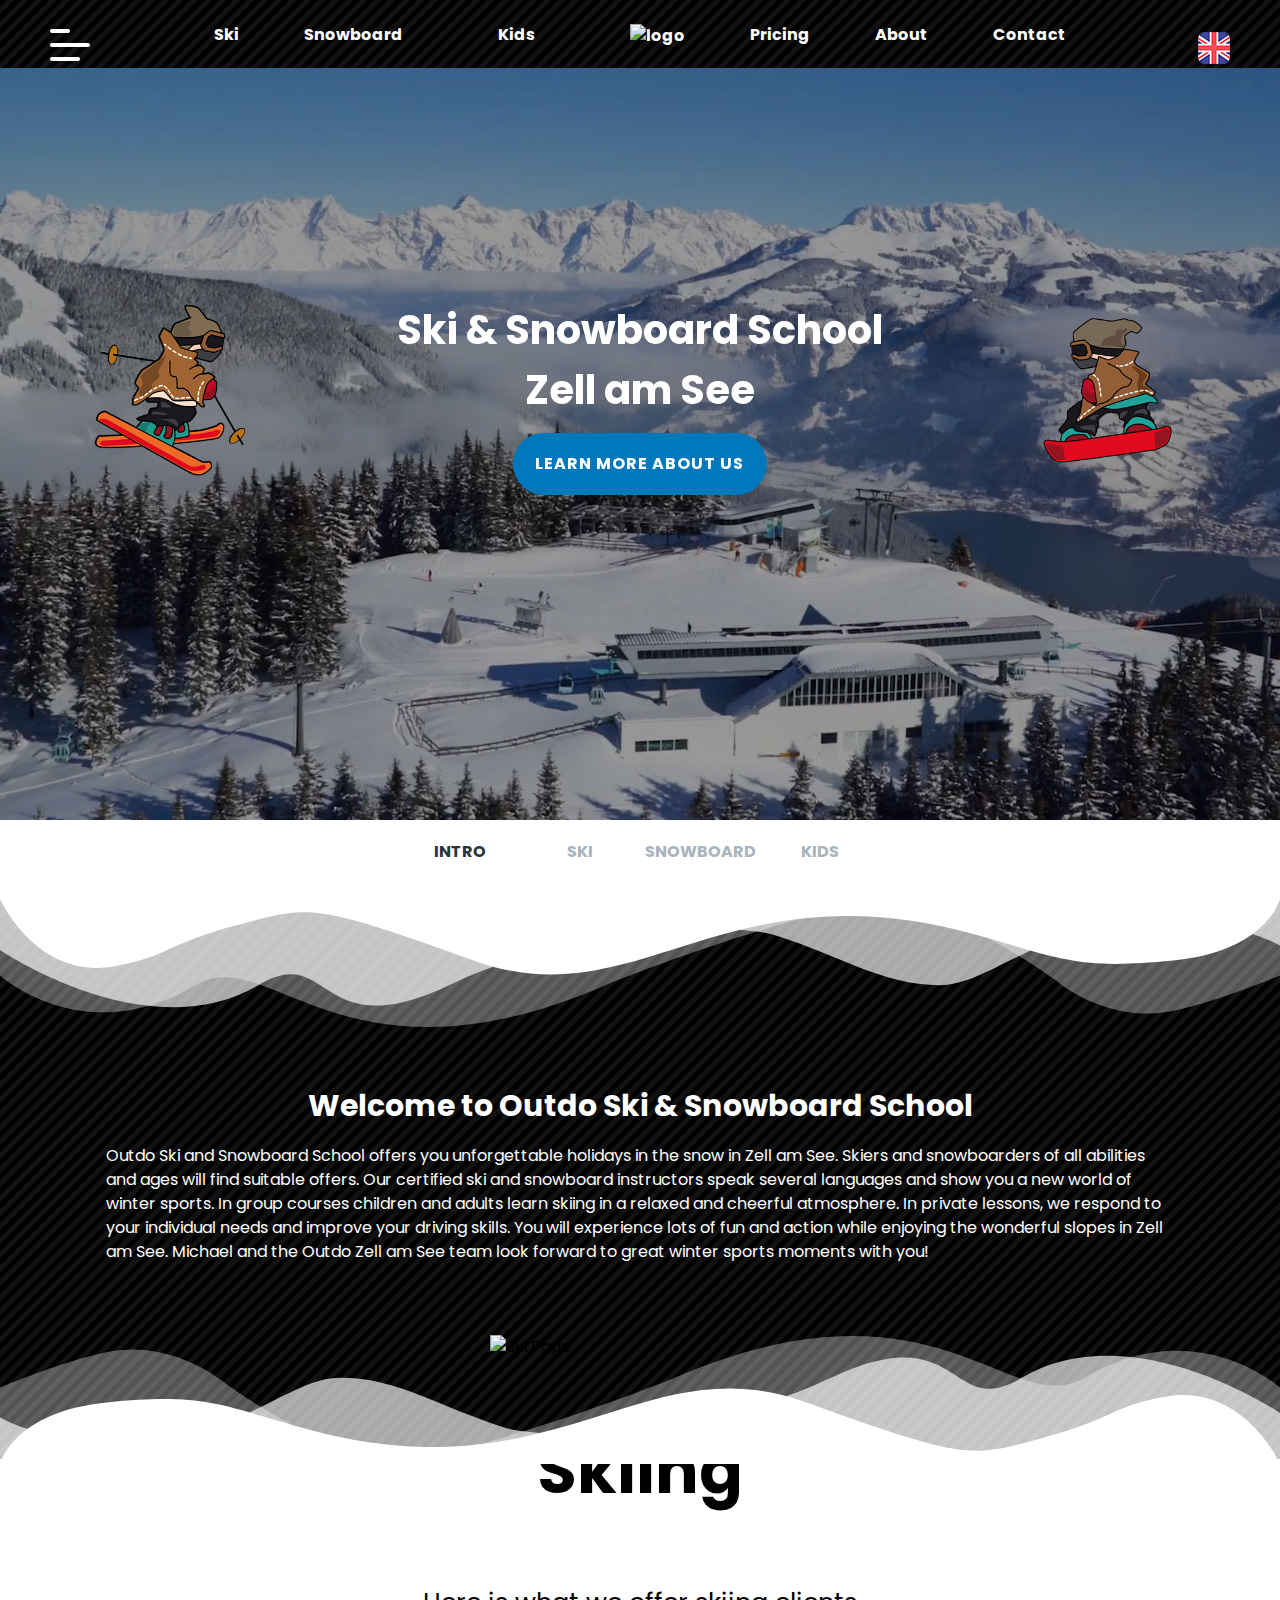
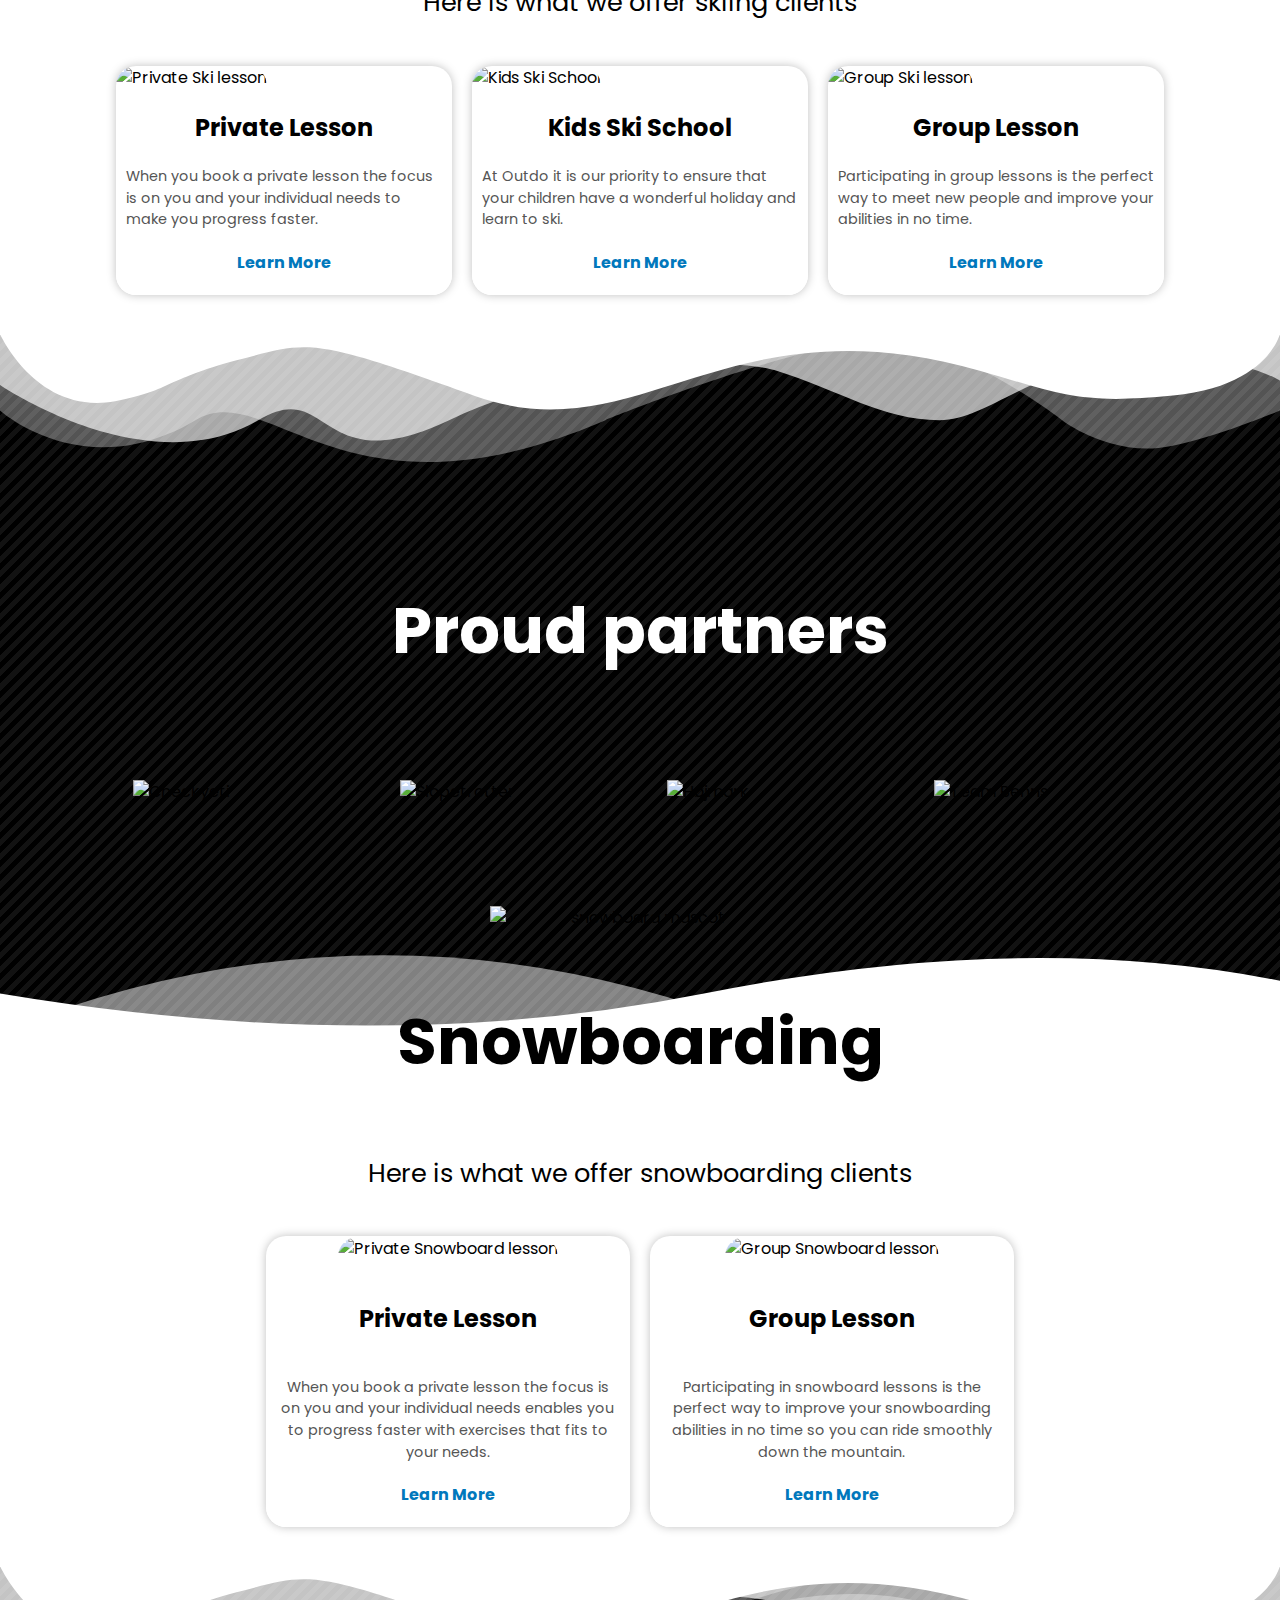
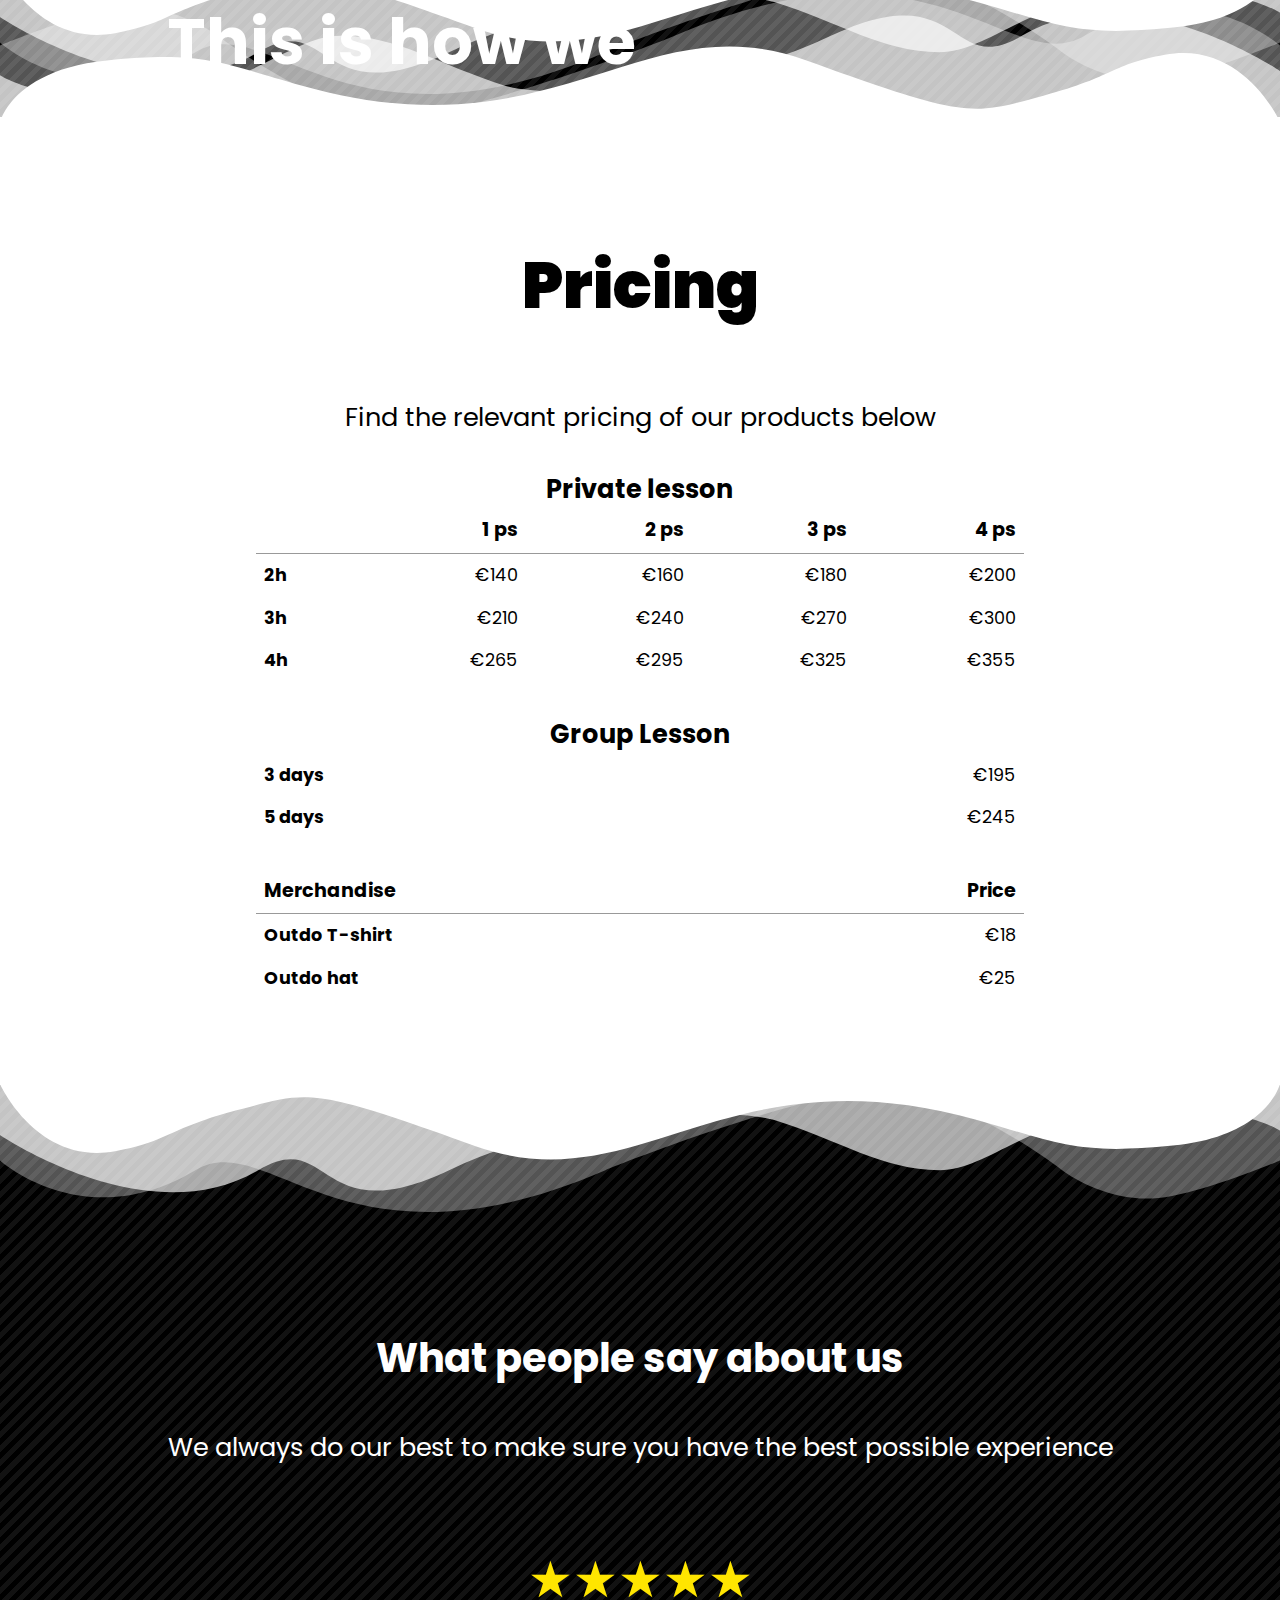
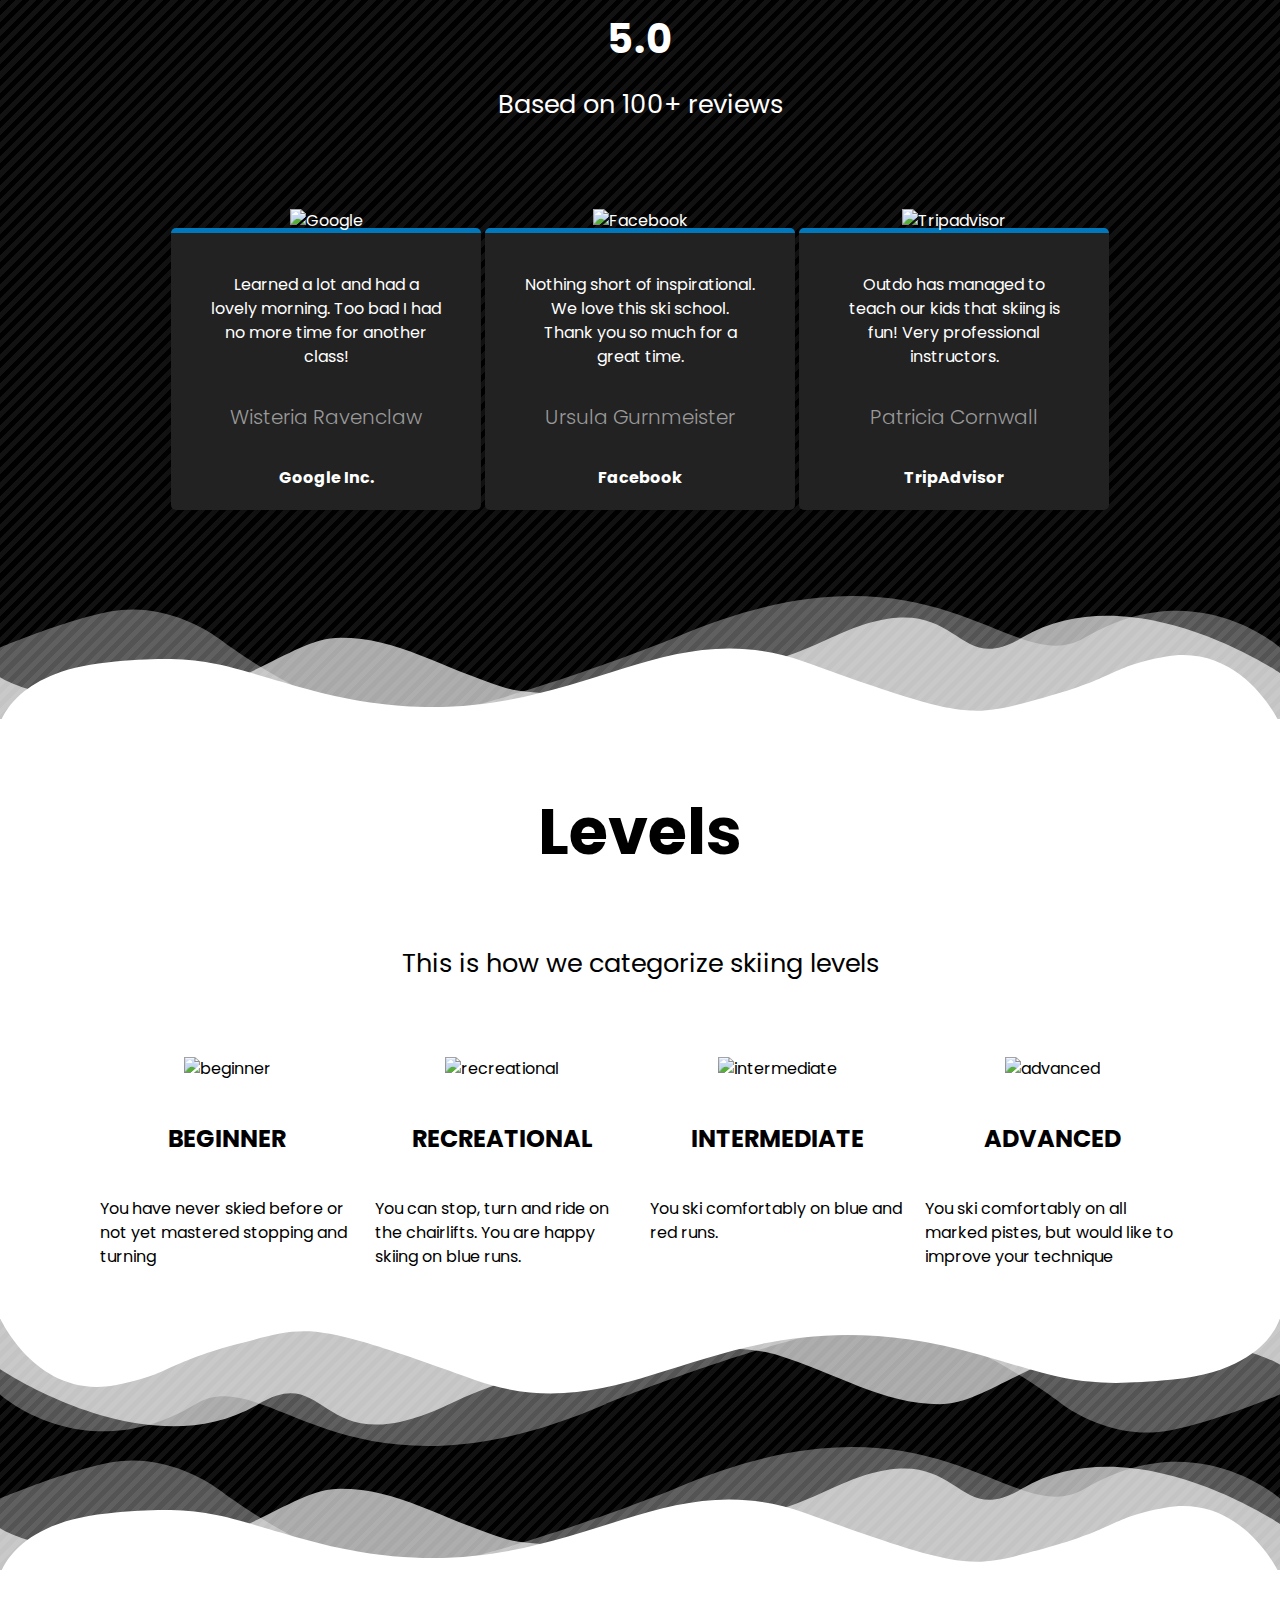
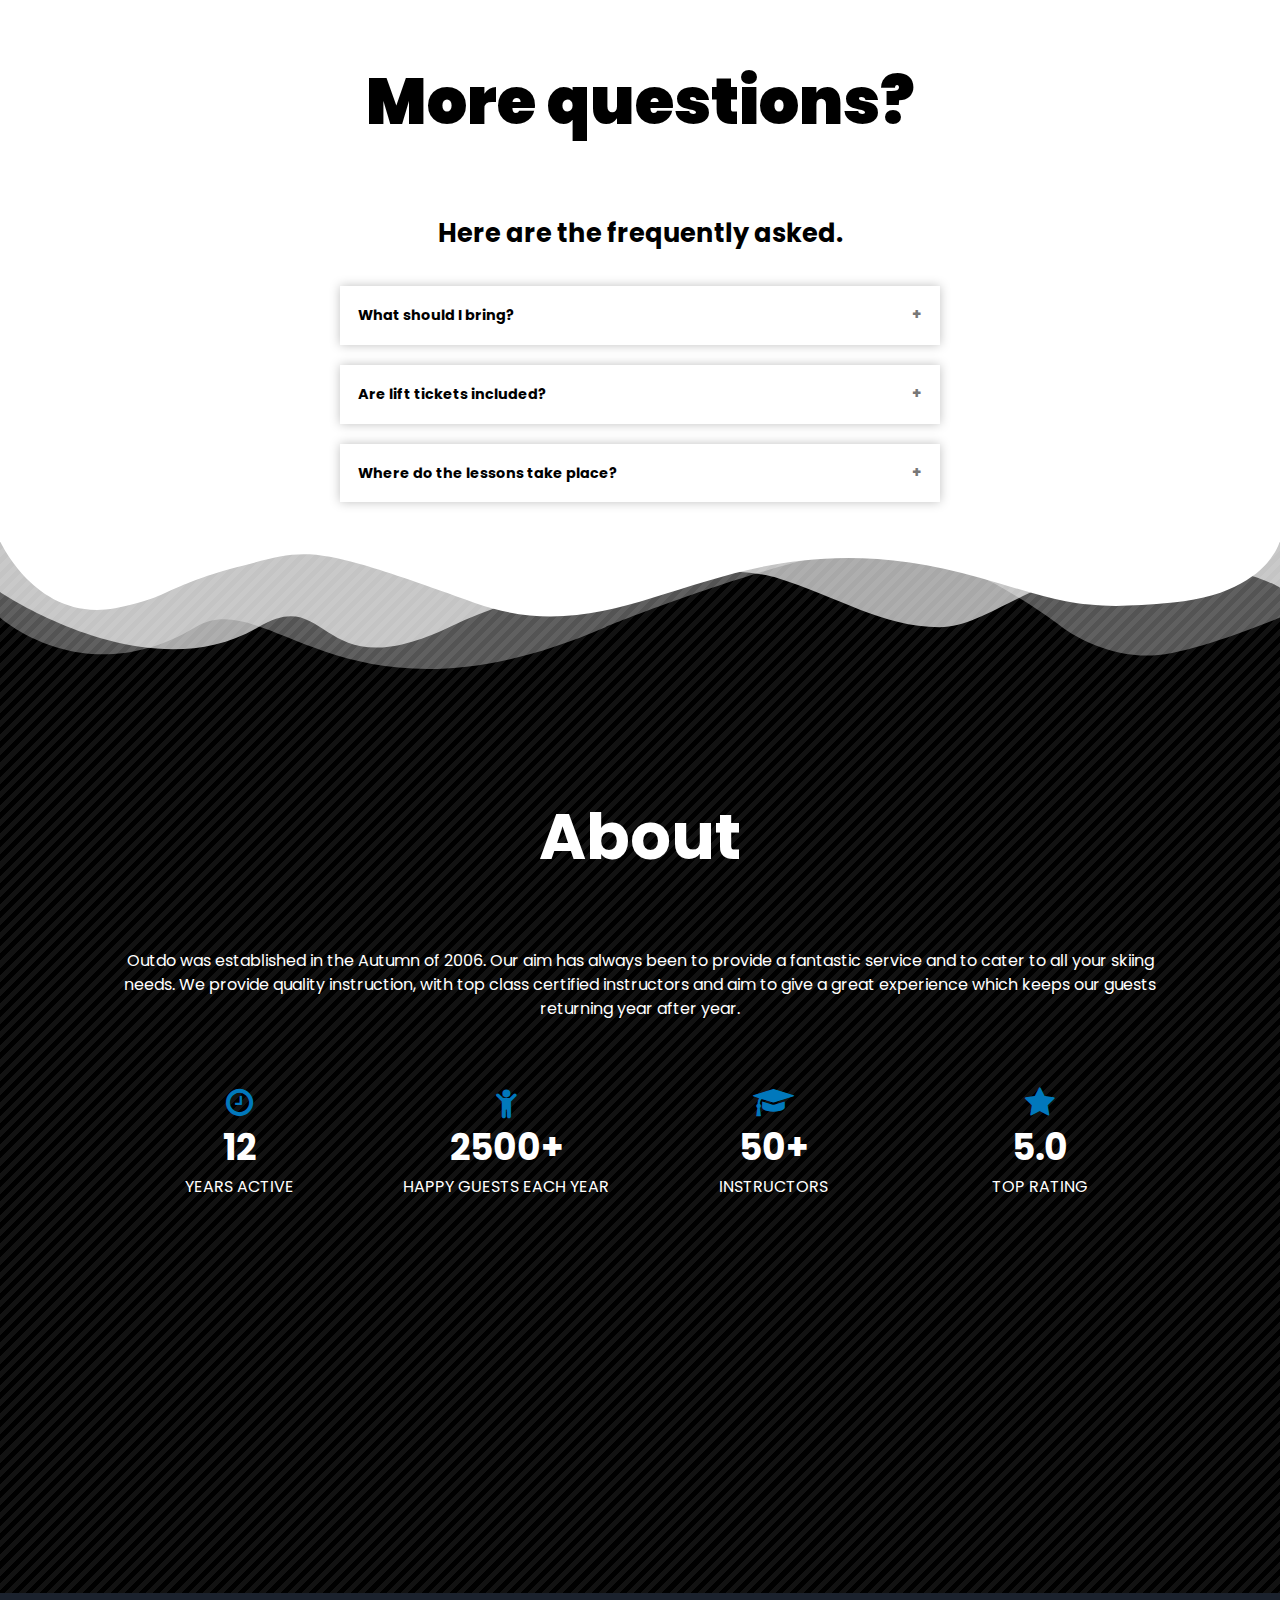
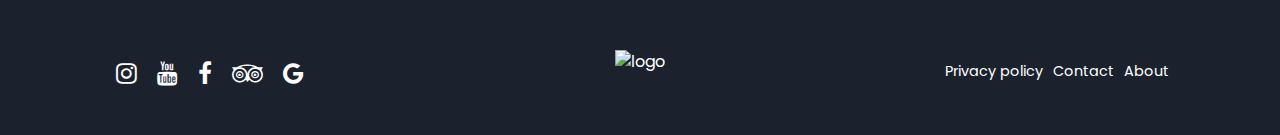
==== commit 4610387f: "New header with clean html tags" ====
--- a/index.html
+++ b/index.html
@@ -16,7 +16,7 @@
 
     <link rel="stylesheet" href="https://cdnjs.cloudflare.com/ajax/libs/font-awesome/4.7.0/css/font-awesome.min.css">
 
-    <link rel="stylesheet" type="text/css" href="css/custom.css">
+    <link rel="stylesheet" type="text/css" href="css/style.css">
     <link rel="stylesheet" type="text/css" href="css/w3.css">
     <link rel="stylesheet" type="text/css" href="css/global.css">
 
@@ -28,12 +28,11 @@
 
 
 <body id="index">
-    <!-- Logo -->
+    <!-- Logo 
     <a href="https://outdo.at/"><img class="logo" alt="logo" src="https://outdo.at/ill/outdo_logo_100px.png"></a>
-
-    <!-- Header -->
+    -->
+    <!-- Header 
     <header>
-        <!-- Navbar (sit on top) -->
         <div id="navbar">
             <i class="hamburger w3-hide-medium w3-hide-large fa fa-2x fa-bars" onclick="w3_open()"></i>
             <a href="https://outdo.at/en/ski_private.html" class="w3-hide-small">Ski</a>
@@ -43,24 +42,62 @@
             <a href="#about" class="w3-hide-small">About</a>
         </div>
     </header>
-
+    -->
+    <!-- Header -->
+    <header>
+        
+        <nav>
+            <ul>
+                <li>Ski</li>
+                <li>Snowboard</li>
+                <li>Kids</li>
+                <li><a href="https://outdo.at/"><img alt="logo" style="height: 50px;" src="https://outdo.at/ill/outdo_logo_100px.png"></a></li>
+                <li>Pricing</li>
+                <li>About</li>
+                <li>Contact</li>
+            </ul>
+        </nav>
+    </header>
+
+        
+
+    <div class="burger">
+        <i class="fas show"><img src="ill/burger.png"></i>
+        <i class="fas "><img src="ill/cross.png"></i>
+    </div>
+
+    <div class="language">
+        <a href="#language"><img src="ill/language/uk.PNG"></a>
+    </div>
+            
 
     <!---------- Sidebar ---------->
+    <aside>
+        <nav>
+            <ul>
+                <li><a href="https://outdo.at/en/ski_private.html">Ski</a></li>
+                <li><a href="https://outdo.at/en/snowboard_private.html">Snowboard</a></li>
+                <li><a href="https://outdo.at/en/kids_ski_school.html">Kids</a></li>
+                <li><a href="#pricing">Pricing</a></li>
+                <li><a href="#about">About</a></li>
+                <li><a href="#language"><img src="ill/language/uk.PNG"></a></li>
+            </nav>
+            </ul>
+    </aside>
+
+    
     <nav class="w3-sidebar w3-black w3-animate-top w3-xxlarge" id="sidebar">
 
         <div class="w3-bar-block w3-center">
-            <a href="https://outdo.at/en/ski_private.html" class="w3-bar-item w3-button w3-text-grey w3-hover-black">Ski</a>
-            <a href="https://outdo.at/en/snowboard_private.html" class="w3-bar-item w3-button w3-text-grey w3-hover-black">Snowboard</a>
-            <a href="https://outdo.at/en/kids_ski_school.html" class="w3-bar-item w3-button w3-text-grey w3-hover-black">Kids</a>
-            <a href="#pricing" class="w3-bar-item w3-button w3-text-grey w3-hover-black">Pricing</a>
-            <a href="#about" class="w3-bar-item w3-button w3-text-grey w3-hover-black">About</a>
-
+            
             <a href="javascript:void(0)" onclick="w3_close()" class="w3-button w3-black w3-xxlarge w3-padding" style="padding:6px 24px">
                 <i class="fa fa-remove"></i>
             </a>
         </div>
     </nav>
-
+    
+    
+    
 
     <!-- Hero with full-height image -->
     <div class="bg-img w3-display-container" id="hero">
@@ -690,7 +727,10 @@
     </div>
 
     <!-- JavaScript -->
-
+    <link rel="stylesheet" href="//code.jquery.com/ui/1.12.1/themes/base/jquery-ui.css">
+    <script src="https://code.jquery.com/jquery-1.12.4.js"></script>
+    <script src="https://code.jquery.com/ui/1.12.1/jquery-ui.js"></script>
+    
     <!-- load javascript after page has loaded -->
     <script>
         function downloadJSAtOnload() {
@@ -724,6 +764,12 @@
         }
     </script>
 
+    <script>
+        $('.burger').on('click', function() {
+        $('.fas, aside').toggleClass('show');
+        })
+    </script>
+    
 
 
     <script src="https://maps.googleapis.com/maps/api/js?key=AIzaSyBLW8T60mPutuU14aNdgEL6jDqL3iPtEY0&callback=myMap"></script>
--- a/css/style.css
+++ b/css/style.css
@@ -0,0 +1,2470 @@
+
+header{
+    margin: 0;
+    padding: 0;
+    position: fixed;
+    width: 100%;
+    z-index: 10;
+}
+
+header nav {
+    background-image: repeating-linear-gradient(135deg, #000, #000 5px, #121212 5px, #121212 10px);
+    text-align: center;
+    margin: 0;
+    padding: 0;
+}
+
+header nav ul{
+    margin: 0;
+    padding: 20px 0;
+}
+
+header nav ul li {
+    display: inline-block;
+    color: white;
+    font-weight: bold;
+    font-size: 1rem;
+    padding: 0 30px;
+}
+
+header nav ul li:hover {
+    text-shadow: rgba(255, 255, 255, 0.7) 1px 1px 30px;
+    cursor: pointer;
+}
+
+header nav ul li:nth-child(3) {
+    padding: 0 60px;    
+}
+
+@media (max-width: 1199px) {
+    header nav ul li:nth-child(1),  
+    header nav ul li:nth-child(2),  
+    header nav ul li:nth-child(3),  
+    header nav ul li:nth-child(5),  
+    header nav ul li:nth-child(6),  
+    header nav ul li:nth-child(7)  
+    {
+        display: none;
+    }
+
+}
+
+
+/* ----- SIDEBAR TOGGLE ----- */
+.burger {
+    position: fixed;
+    z-index: 10;
+    top: 25px;
+    left: 50px;
+    color: #333;
+    cursor: pointer;
+    transition: .3s;
+}
+
+.language {
+    position: fixed;
+    z-index: 10;
+    top: 32px;
+    right: 50px;
+    color: #333;
+    cursor: pointer;
+    transition: .3s;
+}
+
+aside {
+    position: fixed;
+    z-index: 5;
+    top: 0;
+    left: -50vw;
+    height: 100%;
+    width: 50vw;
+    background-image: repeating-linear-gradient(135deg, #000, #000 5px, #121212 5px, #121212 10px);
+    transition: .5s; 
+}
+
+aside nav ul  {
+    margin-top: 150px;
+    padding-inline-start: 50px;
+}
+
+aside nav ul li  {
+    padding: 10px 0;
+}
+
+aside nav ul li a  {
+    color: white;
+    font-size: 25px;
+    font-weight: bold;  
+}
+
+.fas {
+    display: none;
+}
+
+i.show {
+    display: block;
+}
+
+aside.show {
+    left: 0;
+}
+
+/* ----- PRODUCT PAGE ----- */
+
+#product {
+    background-image: none;
+}
+
+#product .back_btn {
+    position: absolute;
+    top: 0;
+    left: 0;
+    color: white;
+    padding: 35px;
+    z-index: 5;
+    
+}
+
+#book-bar a {
+    display: block;
+    text-align: center;
+    background-color: #61ce70;
+    color: white;
+    font-size: 1rem;
+    font-weight: bold;
+    padding: 10px;
+    margin-top: 6px;
+    border-radius: 20px;
+}
+
+
+/* ----- SERVICE PAGE HEADER ----- */
+html #service {
+    background-image: none;
+    color: #333333;
+}
+
+html #service #navbar {
+    color: #333333;
+    font-weight: bold;
+}
+
+#scroll-header {
+    position: fixed;
+    top: 0;
+    left: 0;
+    display: none;
+    width: 100%;
+    background-color: white;
+    -webkit-box-shadow: 0px 0px 10px 0px rgba(0,0,0,0.25);  /* Safari 3-4, iOS 4.0.2 - 4.2, Android 2.3+ */
+    -moz-box-shadow:    0px 0px 10px 0px rgba(0,0,0,0.25);  /* Firefox 3.5 - 3.6 */
+    box-shadow:         0px 0px 10px 0px rgba(0,0,0,0.25);  /* Opera 10.5, IE 9, Firefox 4+, Chrome 6+, iOS 5 */
+}
+
+#product #scroll-header {
+    z-index: 1;
+}
+#product #scroll-header table {
+    width: calc(100% - 100px); margin: auto;
+}
+#product #scroll-header table h5 {
+    margin: 0;
+    text-align: left;
+}
+
+#product #scroll-header table th p{
+    font-weight: normal;
+    text-align: center;
+}
+
+#product #scroll-header table th {
+    width: 33%;
+}
+
+#product #scroll-header table th:nth-child(3) {
+    text-align: right;
+}
+
+
+#product #scroll-header a {
+    background-color: #61ce70;
+    color: white;
+    font-size: 1rem;
+    font-weight: bold;
+    padding: 10px 40px;
+    margin-top: 6px;
+    border-radius: 20px;
+}
+
+@media (max-width: 720px) {
+    #product #scroll-header table {
+        width: calc(100% - 30px);
+    }
+    
+    #product #scroll-header table th:nth-child(1) {
+        width: 60%;
+    }
+    
+    #product #scroll-header table th:nth-child(2) {
+        display: none;
+    }
+    
+}
+
+#service section {
+    max-width: 1400px;
+    padding: 50px;
+}
+
+@media (max-width: 720px) {
+    #service section {
+        padding: 30px;
+    }
+}
+
+#service section:first-of-type {
+    padding-top: 170px;
+}
+
+
+#service #header h7{
+    font-size: 0.9rem;
+    text-transform: uppercase;
+}
+
+#service #header .text{
+    line-height: 1.8;
+}
+
+
+#service #header h2{ 
+    margin-top: 10px
+}
+
+
+
+.sticky-header  h5 {
+    margin-left: 0;
+   
+    
+}
+
+.sticky-header p {
+
+}
+
+#header a {
+    display: block;
+    text-align: center;
+    background-color: #61ce70;
+    color: white;
+    font-size: 1rem;
+    font-weight: bold;
+    padding: 10px;
+    margin-top: 6px;
+    border-radius: 20px;
+}
+
+#overview h5 {
+    text-align: center;
+}
+
+#overview p:nth-child(odd) {
+    margin-bottom: 0px;
+    font-weight: bold;
+}
+
+
+#overview p:nth-child(even) {
+    margin-top: 5px;
+    font-weight: normal;
+}
+
+#overview figure, #overview p  {
+        text-align: center;
+    }
+
+#overview {
+    display:table;
+    padding: 10px;
+    margin: auto;
+}
+
+
+@media (max-width: 600px) {
+    #service section:first-of-type{padding-top: 150px;}
+}
+
+#service #gallery h3 {
+    text-align: center;
+    padding-bottom: 50px;
+}
+
+#service #gallery {
+    padding-top: 200px
+}
+
+#service #gallery p {
+    color: white;
+    position:absolute;left:50%;bottom:0;transform:translate(-50%,0%);-ms-transform:translate(-50%,0%)
+}
+
+#service #gallery img {
+    
+}
+
+#service #included h5 {
+    margin: 0;
+    
+}
+
+#service #included tr {
+    height: 80px;
+}
+
+#service #included td {
+    padding-left: 10px;
+    
+}
+
+#service #included p {
+    margin-top: -2px;
+    margin-left: 10px;
+}
+
+@media (max-width: 600px) {
+    #service #included h5 {
+        padding-top: 50px;
+    }
+    
+    #service #included tr {
+    height: 50px;
+}
+}
+
+
+
+/* ----- GLOBAL ----- */
+body, header, h1,h2,h3,h4,h5,h6,p {font-family: 'Poppins', sans-serif;}
+
+body #main {
+    line-height: 1.5;
+    background: repeating-linear-gradient(
+        45deg,
+        #2e2e2e,
+        #000000 10px,
+        #000000 10px,
+        #1f1f21 15px
+    );
+    
+}
+
+.pv20 {
+    padding: 20px 0;
+}
+
+.center {
+    text-align: center;
+    
+}
+
+.bg-white {
+    background-color: #fff;
+}
+
+.svg-t{    
+    transform: rotate(180deg);
+}
+
+.svg-b{    
+    
+}
+
+.svg-container-t {
+    position: relative;
+    margin-top: -1px;
+    
+}
+
+.svg-container-b {
+    position: relative;
+    transform: rotate(180deg);
+    margin-bottom: -5px;
+    
+}
+
+.stretcher-bar {
+    width: 100%;
+    height: 100%;
+    max-width: 100%;
+    max-height: 100%;
+}
+
+.content-svg {
+    position: absolute;
+    left: 0;
+    right: 0;
+    top: 0;
+    bottom: 0;
+    max-width: 100%;
+    max-height: 100%;
+}
+
+section {
+    max-width: 1100px;
+    padding: 56px 16px;
+    margin: auto;
+    
+}
+
+.section {
+    padding: 56px 16px; 
+    max-width: 1100px; 
+    margin: auto;
+}
+
+.spacer {
+    margin: 75px 0;
+}
+
+
+.wide-section{
+    padding:56px 16px; 
+    max-width: 1600px; 
+    margin: auto;
+}
+    
+.title{
+    font-size: 68px;
+    text-align: center;
+    font-weight: bold;
+}   
+    
+.subtitle{
+    font-size: 26px;
+    text-align: center;
+    font-weight: 400;
+} 
+
+.bread{
+    text-align: left;
+    font-size: 1.2rem;
+    font-weight: 400;
+    padding: 8px;
+}
+
+.icon {
+    width: 300px;
+    display:block;
+    margin:auto;
+    margin-top: -180px;
+    position: relative;
+}
+  
+
+/* ----- TEXT STYLING ----- */
+
+
+h3 {
+    font-weight: bold;
+}
+
+h4 {
+    font-weight: normal;
+}
+
+@media (min-width: 1200px) {
+   
+    h3 {font-size: 4rem;}
+    h4 {font-size: 1.6rem;}
+    h5 {font-size: 1.5rem;}
+    h6 {font-size: 1rem;}
+    
+    #service h2 {font-size: 3rem;}
+    #service h3 {font-size: 2.5rem;}
+}
+
+@media (min-width: 800px) and (max-width: 1200px) {
+    
+    h3 {font-size: 3rem;}
+    h4 {font-size: 1.5rem;}
+    h5 {font-size: 1.4rem;}
+    h6 {font-size: 1rem;}
+    
+    #service h2 {font-size: 2.5rem;}
+    #service h3 {font-size: 2.25rem;}
+}
+
+@media (min-width: 600px) and (max-width: 800px) {
+    
+    h3 {font-size: 3rem;}
+    h4 {font-size: 1.4rem;}
+    h5 {font-size: 1.3rem;}
+    h6 {font-size: 1rem;}
+    
+    #service h2 {font-size: 2.4rem;}
+    #service h3 {font-size: 2rem;}
+    
+}
+
+@media (min-width: 400px) and (max-width: 600px) {
+    
+    h3 {font-size: 2.5rem;}
+    h4 {font-size: 1.3rem;}
+    h5 {font-size: 1.2rem;}
+    h6 {font-size: 1rem;}
+    
+    #service h2 {font-size: 2.2rem;}
+    #service h3 {font-size: 1.5rem;}
+    
+}
+
+@media (max-width: 400px) {
+    
+    h3 {font-size: 2rem;}
+    h4 {font-size: 1.2rem;}
+    h5 {font-size: 1.1rem;}
+    h6 {font-size: 0.8rem;}
+    
+    #service h2 {font-size: 2rem;}
+    #service h3 {font-size: 1.2rem;}
+    
+}
+
+.w3-bar .w3-button {
+    padding: 16px;
+}
+
+.btn_green {
+    padding: 20px 30px 20px 30px;
+    color: white;
+    background-color: #61ce70;
+    border-radius: 50px;
+    border: none;
+    text-transform: uppercase;
+    font-size: 0.8rem;  
+}  
+     
+.btn_white {
+    padding: 17px 27px 17px 27px;
+    color: white;
+    background-color: transparent;
+    border-radius: 50px;
+    border-width: 3px;
+    border-color: #fff;
+    text-transform: uppercase;
+    font-size: 0.8rem;  
+} 
+
+.btn_blue {
+    align-content: center;
+    padding: 20px 30px 20px 30px;
+    color: white;
+    background-color: #0178bc;
+    border-radius: 50px;
+    border: none;
+    text-transform: uppercase;
+    font-weight: bold;
+    font-size: 1rem;  
+} 
+
+
+.mt20 {
+    margin-top: 20px;
+}
+
+.pt50 {
+    padding-top: 50px;
+}
+
+button:hover{
+    cursor: pointer;
+}
+
+.card:hover{
+    cursor: pointer;
+    
+}
+
+a {
+    text-decoration: none;
+}
+
+.left {
+    float:left;
+    width:100%;   
+}
+
+
+.half-mob,.third-mob,.twothird-mob,.threequarter-mob,.quarter-mob{float:left;width:100%;}
+
+.third-mob {
+    width: calc((100% - 30px) / 3);
+}
+
+.twothird-mob {
+    width: 66%;
+}
+
+.half, .third, .quarter {
+    float: left;
+    width: 100%;
+}
+
+
+
+@media (min-width:800px){
+    .quarter{width: calc((100% - 0px) / 4);}
+    .third{width: calc((100% - 0px) / 3);}
+    .half {width: calc((100% - 0px) / 2);}   
+}
+ 
+
+
+@media (max-width:600px){
+ 
+
+.title{
+    font-size: 50px;
+    text-align: center;
+    font-weight: bold;
+    letter-spacing: -2.5px;
+    
+}   
+    
+.subtitle{
+    font-size: 20px;
+    text-align: center;
+    font-weight: 400;
+} 
+
+}
+
+
+
+
+
+
+
+
+
+
+
+/* ----- HERO ----- */
+#hero {
+    background-attachment: fixed;
+    background-image: url(../img/schmitten_40.jpg);
+    background-position: center;
+    background-size: cover;
+}
+
+#hero h1{
+    font-size: 5rem;
+    color: white;
+    margin: 0;
+    text-align: center;
+    font-size: 2.5rem;
+}
+
+.hero h2{
+    font-size: 2rem;
+    color: white;
+    margin: 0;
+    text-align: center;
+    font-size: 30px;
+}
+
+@media (max-width: 600px) {
+
+    .hero p{
+        padding-bottom: 50px;
+    }
+}
+
+
+#hero h2{
+    font-size: 3rem;
+    color: white;
+    font-weight: bold;
+    text-align: center;
+}
+
+#hero p {
+    max-width: 600px;
+    color: #fff;
+    font-size: 20px;
+}
+
+#hero li a {
+    font-size: 1rem;
+}
+
+
+#hero .btn_green {
+        margin-right: 20px;
+    }
+
+#hero .first-icon {
+    position: absolute; 
+    left: 50px; 
+    height: 20vh;
+}
+
+#hero .second-icon {
+    position: absolute; 
+    right: 50px; 
+    height: 20vh;
+}
+
+@media (max-width: 1000px) {
+    
+    #hero .first-icon {
+    left: 20px;
+    bottom: 150px;
+    height: 20vh;
+    }   
+
+    #hero .second-icon {
+    right: 20px; 
+    bottom: 150px;
+    height: 20vh;
+    }
+
+}
+
+
+@media (max-width: 600px) {
+    
+    #hero .first-icon, #hero .second-icon {
+        bottom: 100px;
+        height: 15vh;
+    }   
+
+}
+
+
+ul svg {
+    transform: rotate(180deg);
+    margin-bottom: 80px;
+    position: absolute;
+    bottom: 0;
+    
+}
+
+@media (max-width: 767px) {
+    #hero ul svg {
+    margin-bottom: 50px;
+    }
+    
+}
+
+
+@media (min-width: 1200px) {
+    
+    #hero .section {
+        max-width: 1400px;
+        padding: 200px 50px 250px 50px;
+    }
+    
+    .p-top {
+        padding-top: 300px;
+    }
+}
+
+
+@media (min-width: 600px) and (max-width: 1200px) {
+    
+    #hero .section{
+        padding: 200px 50px 250px 50px;
+    }
+    
+    .p-top {
+        padding-top: 200px;
+    }
+    
+    
+}
+
+
+@media (max-width: 600px) {
+
+    #hero .section{
+        padding: 100px 20px 150px 20px;
+    }
+    
+    .p-top {
+        padding-top: 120px;
+    }
+    
+    #hero .big-logo{
+        display: none;
+        background-color: black;
+    }
+    
+    #hero h1{
+        font-size: 2rem;
+        color: white;
+    }
+    
+    #hero h2{
+        font-size: 2rem;
+        color: white;
+    }
+    
+    #hero .btn_green {
+        margin-right: 10px;
+    }
+    
+    #hero ul svg {
+    margin-bottom: 50px;
+    }
+    
+    #hero .w3-third .second-icon {
+    display: none;
+    }
+    
+    #hero li a {
+    font-size: 0.8rem;
+}
+    
+}
+
+/* SLIDER NAVIGATION */
+.cd-hero__nav {
+  position: absolute;
+  width: 100%;
+  bottom: 0;
+  z-index: 1;
+  text-align: center;
+  height: 55px;
+  background-color: white;;
+}
+
+.cd-hero__nav nav, .cd-hero__nav ul, .cd-hero__nav li, .cd-hero__nav a {
+  height: 100%;
+}
+
+.cd-hero__nav nav {
+  display: inline-block;
+  position: relative;
+}
+
+.cd-hero__nav ul::after {
+  clear: both;
+  content: "";
+  display: table;
+}
+
+.cd-hero__nav li {
+  display: inline-block;
+  width: 100px;
+  float: left;
+}
+
+@media (max-width: 800px){
+    .cd-hero__nav li {
+        display: inline-block;
+        width: 100px;
+        float: left;
+    }
+}
+
+@media (max-width: 600px) {
+    .cd-hero__nav li {
+        display: inline-block;
+        width: 75px;
+        float: left;
+    }
+}
+
+.cd-hero__nav .cd-selected a {
+  color: #2c343b;
+}
+
+.cd-hero__nav .cd-selected a:hover {
+  background-color: transparent;
+}
+
+.cd-hero__nav a {
+  display: block;
+  position: relative;
+  padding-top: 20px;
+  font-size: 1rem;
+  font-weight: 700;
+  color: #a8b4be;
+  -webkit-transition: background-color 0.2s;
+  transition: background-color 0.2s;
+}
+
+.cd-hero__nav a::before {
+  content: '';
+  position: absolute;
+  width: 24px;
+  height: 24px;
+  top: 8px;
+  left: 50%;
+  right: auto;
+  /*
+  -webkit-transform: translateX(-50%);
+      -ms-transform: translateX(-50%);
+          transform: translateX(-50%);
+  background: url(../assets/cd-icon-navigation.svg) no-repeat 0 0;*/
+}
+
+.cd-hero__nav a:hover {
+  /*background-color: rgba(0, 1, 1, 0.5);*/
+}
+
+.cd-hero__nav li:first-of-type a::before {
+  background-position: 0 0;
+}
+
+.cd-hero__nav li.cd-selected:first-of-type a::before {
+  background-position: 0 -24px;
+}
+
+.cd-hero__nav li:nth-of-type(2) a::before {
+  background-position: -24px 0;
+}
+
+.cd-hero__nav li.cd-selected:nth-of-type(2) a::before {
+  background-position: -24px -24px;
+}
+
+.cd-hero__nav li:nth-of-type(3) a::before {
+  background-position: -48px 0;
+}
+
+.cd-hero__nav li.cd-selected:nth-of-type(3) a::before {
+  background-position: -48px -24px;
+}
+
+.cd-hero__nav li:nth-of-type(4) a::before {
+  background-position: -72px 0;
+}
+
+.cd-hero__nav li.cd-selected:nth-of-type(4) a::before {
+  background-position: -72px -24px;
+}
+
+.cd-hero__nav li:nth-of-type(5) a::before {
+  background-position: -96px 0;
+}
+
+.cd-hero__nav li.cd-selected:nth-of-type(5) a::before {
+  background-position: -96px -24px;
+}
+
+@media only screen and (min-width: 768px) {
+  .cd-hero__nav {
+    height: 80px;
+  }
+  .cd-hero__marker,
+  .cd-hero__nav li {
+    width: 120px;
+  }
+  .cd-hero__nav a {
+    font-size: 1rem;
+    text-transform: uppercase;
+  }
+  .cd-hero__nav a::before {
+    top: 18px;
+  }
+}
+
+/* Main Content */
+.cd-main-content {
+  width: 90%;
+  max-width: 768px;
+  margin: 0 auto;
+  padding: 2em 0;
+}
+}
+
+.cd-main-content p {
+  font-size: 1.4rem;
+  line-height: 1.8;
+  color: #999999;
+  margin: 2em 0;
+}
+
+@media only screen and (min-width: 1170px) {
+  .cd-main-content {
+    padding: 3em 0;
+  }
+  .cd-main-content p {
+    font-size: 1.6rem;
+  }
+}
+
+
+
+/* ----- SKI ----- */
+#ski {
+    background-color: #fff;
+}
+
+#ski h3, #ski h4 {
+    text-align: center;
+}
+
+#ski .card{
+    margin: 10px;
+    padding-bottom: 30px;
+}
+
+#ski .card h5 {
+    text-align: center;
+    font-weight: bold;
+    margin: 20px 0;
+
+}
+
+#ski .card img{
+    width: 100%;
+    border-radius: 20px 20px 0 0;
+}
+
+#ski .content{
+    border-radius: 20px;
+    -webkit-box-shadow: 0px 0px 10px 0px rgba(0,0,0,0.25);  /* Safari 3-4, iOS 4.0.2 - 4.2, Android 2.3+ */
+    -moz-box-shadow:    0px 0px 10px 0px rgba(0,0,0,0.25);  /* Firefox 3.5 - 3.6 */
+    box-shadow:         0px 0px 10px 0px rgba(0,0,0,0.25);  /* Opera 10.5, IE 9, Firefox 4+, Chrome 6+, iOS 5 */
+}
+
+#ski p{
+    margin: 0;
+    padding: 0px 10px;
+    font-size: 0.9rem;
+    color: #555555;
+}
+
+#ski span{
+    display: block;
+    text-align: center;
+    border-radius: 20px;
+    width: 100%;
+    background-color: #fff;
+    border: 0;
+    color: #0178bc;
+    font-size: 1rem;
+    font-weight: bold;
+    padding-bottom: 10px;
+    padding: 20px;
+    
+}
+
+#ski .icon {
+    width: 300px;
+    display:block;
+    margin:auto;
+    margin-top: -180px;
+}
+
+
+/* ----- PARTNERS ----- */
+#partners {
+    padding: 0;
+}
+
+#partners .section img {
+    width: 100%;
+    padding: 10%;
+    display: block;
+    margin: 10px auto;
+}
+
+#partners h3 {
+    text-align: center;
+}
+
+#partners h3, #partners p{
+    color: #fff;
+}
+
+
+@media (min-width: 1200px) and (max-width: 2000px) {
+    
+    
+}
+
+
+@media (min-width: 600px) and (max-width: 1200px) {
+    
+    
+}
+
+
+@media (max-width: 600px) {
+
+    
+ 
+}
+
+
+@media (max-width: 600px) {
+    #partners .section img {
+    width: 75%;
+    padding: 10%;
+}
+    
+    
+}
+
+
+
+
+
+/* ----- SNOWBOARD ----- */
+#snowboard {
+    background-color: #fff;
+}
+
+#snowboard .card{
+    margin: 10px;
+    padding-bottom: 30px;
+}
+
+#snowboard h3, #snowboard {
+    text-align: center;
+}
+
+
+#snowboard .card h5 {
+    text-align: center;
+    font-weight: bold;
+}
+
+#snowboard .card img{
+    width: 100%;
+    border-radius: 20px 20px 0 0;
+}
+
+#snowboard .content{
+    border-radius: 20px;
+    -webkit-box-shadow: 0px 0px 10px 0px rgba(0,0,0,0.25);  /* Safari 3-4, iOS 4.0.2 - 4.2, Android 2.3+ */
+    -moz-box-shadow:    0px 0px 10px 0px rgba(0,0,0,0.25);  /* Firefox 3.5 - 3.6 */
+    box-shadow:         0px 0px 10px 0px rgba(0,0,0,0.25);  /* Opera 10.5, IE 9, Firefox 4+, Chrome 6+, iOS 5 */
+}
+
+#snowboard p{
+    margin: 0;
+    padding: 0px 10px;
+    font-size: 0.9rem;
+    color: #555555;
+}
+
+#snowboard section {
+    max-width: 800px;
+}
+
+#snowboard span{
+    display: block;
+    text-align: center;
+    border-radius: 20px;
+    width: 100%;
+    background-color: #fff;
+    border: 0;
+    color: #0178bc;
+    font-size: 1rem;
+    font-weight: bold;
+    padding-bottom: 10px;
+    padding: 20px;
+    
+}
+
+#snowboard .icon {
+    width: 300px;
+    display:block;
+    margin:auto;
+    margin-top: -180px;
+}
+
+
+/* ----- PRICING ----- */
+#pricing {
+    background-color: #fff;
+}
+
+#pricing h3, #pricing h4 {
+    text-align: center;
+}
+
+#pricing section {
+    max-width: 800px;
+}
+
+#pricing table {
+    border-collapse: collapse;
+    width: 100%;
+    margin: 30px 0px;
+}
+    
+#pricing th {
+    border-bottom: 1px solid #999999;
+    font-size: 1.5rem;
+    padding: 8px;
+    
+    
+}
+    
+#pricing td {
+    font-size: 1.1rem;
+    padding: 8px;
+}
+    
+#pricing th:nth-child(1) {
+    text-align: left;
+    font-size: 1.2rem;
+}
+    
+#pricing th:nth-child(n+2) {
+    text-align: right;
+    font-size: 1.2rem;
+    
+}
+    
+#pricing td:nth-child(1) {
+    text-align: left;
+    
+}
+    
+#pricing td:nth-child(n+2){    
+    text-align: right;
+    
+}
+
+
+
+
+
+/* ----- VIDEO ----- */
+#video {
+    background-attachment: fixed;
+    background-position: center;
+    background-size: cover;
+    background-image: url("../ill/stripes_thick.png");
+    z-index: 1;
+    padding: 0; 
+}
+
+#video .videoWrapper {
+	position: relative;
+	padding-bottom: 60%; /* 16:9 */
+}
+#video iframe {
+	position: absolute;
+	top: 0;
+	left: 0;
+	width: 100%;
+	height: 100%;
+}
+
+#video .video-container {
+  position: relative;
+}
+
+#video video {
+  height: auto;
+  vertical-align: middle;
+  width: 100%;
+}
+
+#video .overlay-desc {
+  background: rgba(0,0,0,0);
+  position: absolute;
+  top: 0; right: 0; bottom: 0; left: 0;
+  display: flex;
+  align-items: center;
+  justify-content: center;
+}
+
+.overlay-desc .left p {
+    float: right;
+    color: white;
+    font-weight: bold;
+}
+
+.overlay-desc .left span {
+    float: right;
+    padding-right: 10px;
+}
+
+@media (min-width:1400px) {
+    .overlay-desc p, .overlay-desc span{
+        font-size: 5rem;
+    }
+    
+    .overlay-desc .left:nth-child(2) {
+        margin-bottom: 118px;
+        padding-left: 20px;
+    }
+    
+}
+
+@media (min-width:1024px) and (max-width:1400px) {
+    .overlay-desc p, .overlay-desc span{
+        font-size: 4rem;
+    }
+    
+    .overlay-desc .left:nth-child(2) {
+        margin-bottom: 92px;
+        padding-left: 15px;
+    }
+    
+}
+
+@media (min-width:800px) and (max-width:1024px){
+    .overlay-desc p, .overlay-desc span{
+        font-size: 3rem;
+    }
+    
+    .overlay-desc .left:nth-child(2) {
+        margin-bottom: 70px;
+        padding-left: 10px;
+    }
+    
+}
+
+@media (min-width:500px) and (max-width:800px) {
+    .overlay-desc p, .overlay-desc span{
+        font-size: 2rem;
+    }
+    
+    .overlay-desc .left:nth-child(2) {
+        margin-bottom: 45px;
+        padding-left: 8px;
+    }
+    
+}
+
+@media (max-width:500px) {
+    .overlay-desc p, .overlay-desc span{
+        font-size: 1.5rem;
+    }
+    
+    .overlay-desc .left:nth-child(2) {
+        margin-bottom: 35px;
+        padding-left: 8px;
+    }
+    
+}
+
+
+/*Vertical Sliding*/
+
+
+.slidingVertical span {
+	animation: topToBottom 12.5s linear infinite 0s;
+	-ms-animation: topToBottom 12.5s linear infinite 0s;
+	-webkit-animation: topToBottom 12.5s linear infinite 0s;
+	color: #0178bc;
+    font-weight: bold;
+	opacity: 0;
+	overflow: hidden;
+	position: absolute;
+}
+.slidingVertical span:nth-child(2){
+	animation-delay: 2.5s;
+	-ms-animation-delay: 2.5s;
+	-webkit-animation-delay: 2.5s;
+}
+.slidingVertical span:nth-child(3){
+	animation-delay: 5s;
+	-ms-animation-delay: 5s;
+	-webkit-animation-delay: 5s;
+}
+.slidingVertical span:nth-child(4){
+	animation-delay: 7.5s;
+	-ms-animation-delay: 7.5s;
+	-webkit-animation-delay: 7.5s;
+}
+.slidingVertical span:nth-child(5){
+	animation-delay: 10s;
+	-ms-animation-delay: 10s;
+	-webkit-animation-delay: 10s;
+}
+
+/*topToBottom Animation*/
+@-moz-keyframes topToBottom{
+	0% { opacity: 0; }
+	5% { opacity: 0; -moz-transform: translateY(-50px); }
+	10% { opacity: 1; -moz-transform: translateY(0px); }
+	25% { opacity: 1; -moz-transform: translateY(0px); }
+	30% { opacity: 0; -moz-transform: translateY(50px); }
+	80% { opacity: 0; }
+	100% { opacity: 0; }
+}
+@-webkit-keyframes topToBottom{
+	0% { opacity: 0; }
+	5% { opacity: 0; -webkit-transform: translateY(-50px); }
+	10% { opacity: 1; -webkit-transform: translateY(0px); }
+	25% { opacity: 1; -webkit-transform: translateY(0px); }
+	30% { opacity: 0; -webkit-transform: translateY(50px); }
+	80% { opacity: 0; }
+	100% { opacity: 0; }
+}
+@-ms-keyframes topToBottom{
+	0% { opacity: 0; }
+	5% { opacity: 0; -ms-transform: translateY(-50px); }
+	10% { opacity: 1; -ms-transform: translateY(0px); }
+	25% { opacity: 1; -ms-transform: translateY(0px); }
+	30% { opacity: 0; -ms-transform: translateY(50px); }
+	80% { opacity: 0; }
+	100% { opacity: 0; }
+}
+
+/*Horizontal Sliding*/
+.slidingHorizontal{
+	display: inline;
+	text-indent: 8px;
+}
+.slidingHorizontal span{
+	animation: leftToRight 12.5s linear infinite 0s;
+	-ms-animation: leftToRight 12.5s linear infinite 0s;
+	-webkit-animation: leftToRight 12.5s linear infinite 0s;
+	color: #00abe9;
+	opacity: 0;
+	overflow: hidden;
+	position: absolute;
+}
+.slidingHorizontal span:nth-child(2){
+	animation-delay: 2.5s;
+	-ms-animation-delay: 2.5s;
+	-webkit-animation-delay: 2.5s;
+}
+.slidingHorizontal span:nth-child(3){
+	animation-delay: 5s;
+	-ms-animation-delay: 5s;
+	-webkit-animation-delay: 5s;
+}
+.slidingHorizontal span:nth-child(4){
+	animation-delay: 7.5s;
+	-ms-animation-delay: 7.5s;
+	-webkit-animation-delay: 7.5s;
+}
+.slidingHorizontal span:nth-child(5){
+	animation-delay: 10s;
+	-ms-animation-delay: 10s;
+	-webkit-animation-delay: 10s;
+}
+
+/*leftToRight Animation*/
+@-moz-keyframes leftToRight{
+	0% { opacity: 0; }
+	5% { opacity: 0; -moz-transform: translateX(-50px); }
+	10% { opacity: 1; -moz-transform: translateX(0px); }
+	25% { opacity: 1; -moz-transform: translateX(0px); }
+	30% { opacity: 0; -moz-transform: translateX(50px); }
+	80% { opacity: 0; }
+	100% { opacity: 0; }
+}
+@-webkit-keyframes leftToRight{
+	0% { opacity: 0; }
+	5% { opacity: 0; -webkit-transform: translateX(-50px); }
+	10% { opacity: 1; -webkit-transform: translateX(0px); }
+	25% { opacity: 1; -webkit-transform: translateX(0px); }
+	30% { opacity: 0; -webkit-transform: translateX(50px); }
+	80% { opacity: 0; }
+	100% { opacity: 0; }
+}
+@-ms-keyframes leftToRight{
+	0% { opacity: 0; }
+	5% { opacity: 0; -ms-transform: translateX(-50px); }
+	10% { opacity: 1; -ms-transform: translateX(0px); }
+	25% { opacity: 1; -ms-transform: translateX(0px); }
+	30% { opacity: 0; -ms-transform: translateX(50px); }
+	80% { opacity: 0; }
+	100% { opacity: 0; }
+}
+
+/*FadeIn*/
+.fadeIn{
+	display: inline;
+	text-indent: 8px;
+}
+.fadeIn span{
+	animation: fadeEffect 12.5s linear infinite 0s;
+	-ms-animation: fadeEffect 12.5s linear infinite 0s;
+	-webkit-animation: fadeEffect 12.5s linear infinite 0s;
+	color: #00abe9;
+	opacity: 0;
+	overflow: hidden;
+	position: absolute;
+}
+.fadeIn span:nth-child(2){
+	animation-delay: 2.5s;
+	-ms-animation-delay: 2.5s;
+	-webkit-animation-delay: 2.5s;
+}
+.fadeIn span:nth-child(3){
+	animation-delay: 5s;
+	-ms-animation-delay: 5s;
+	-webkit-animation-delay: 5s;
+}
+.fadeIn span:nth-child(4){
+	animation-delay: 7.5s;
+	-ms-animation-delay: 7.5s;
+	-webkit-animation-delay: 7.5s;
+}
+.fadeIn span:nth-child(5){
+	animation-delay: 10s;
+	-ms-animation-delay: 10s;
+	-webkit-animation-delay: 10s;
+}
+
+/*FadeIn Animation*/
+@-moz-keyframes fadeEffect{
+	0% { opacity: 0; }
+	5% { opacity: 0; -moz-transform: translateY(0px); }
+	10% { opacity: 1; -moz-transform: translateY(0px); }
+	25% { opacity: 1; -moz-transform: translateY(0px); }
+	30% { opacity: 0; -moz-transform: translateY(0px); }
+	80% { opacity: 0; }
+	100% { opacity: 0; }
+}
+@-webkit-keyframes fadeEffect{
+	0% { opacity: 0; }
+	5% { opacity: 0; -webkit-transform: translateY(0px); }
+	10% { opacity: 1; -webkit-transform: translateY(0px); }
+	25% { opacity: 1; -webkit-transform: translateY(0px); }
+	30% { opacity: 0; -webkit-transform: translateY(0px); }
+	80% { opacity: 0; }
+	100% { opacity: 0; }
+}
+@-ms-keyframes fadeEffect{
+	0% { opacity: 0; }
+	5% { opacity: 0; -ms-transform: translateY(0px); }
+	10% { opacity: 1; -ms-transform: translateY(0px); }
+	25% { opacity: 1; -ms-transform: translateY(0px); }
+	30% { opacity: 0; -ms-transform: translateY(0px); }
+	80% { opacity: 0; }
+	100% { opacity: 0; }
+}
+
+/*Vertical Flip*/
+.verticalFlip{
+	display: inline;
+	text-indent: 8px;
+}
+.verticalFlip span{
+	animation: vertical 12.5s linear infinite 0s;
+	-ms-animation: vertical 12.5s linear infinite 0s;
+	-webkit-animation: vertical 12.5s linear infinite 0s;
+	color: #00abe9;
+	opacity: 0;
+	overflow: hidden;
+	position: absolute;
+}
+.verticalFlip span:nth-child(2){
+	animation-delay: 2.5s;
+	-ms-animation-delay: 2.5s;
+	-webkit-animation-delay: 2.5s;
+}
+.verticalFlip span:nth-child(3){
+	animation-delay: 5s;
+	-ms-animation-delay: 5s;
+	-webkit-animation-delay: 5s;
+}
+.verticalFlip span:nth-child(4){
+	animation-delay: 7.5s;
+	-ms-animation-delay: 7.5s;
+	-webkit-animation-delay: 7.5s;
+}
+.verticalFlip span:nth-child(5){
+	animation-delay: 10s;
+	-ms-animation-delay: 10s;
+	-webkit-animation-delay: 10s;
+}
+
+/*Vertical Flip Animation*/
+@-moz-keyframes vertical{
+	0% { opacity: 0; }
+	5% { opacity: 0; -moz-transform: rotateX(180deg); }
+	10% { opacity: 1; -moz-transform: translateY(0px); }
+	25% { opacity: 1; -moz-transform: translateY(0px); }
+	30% { opacity: 0; -moz-transform: translateY(0px); }
+	80% { opacity: 0; }
+	100% { opacity: 0;}
+}
+@-webkit-keyframes vertical{
+	0% { opacity: 0; }
+	5% { opacity: 0; -webkit-transform: rotateX(180deg); }
+	10% { opacity: 1; -webkit-transform: translateY(0px); }
+	25% { opacity: 1; -webkit-transform: translateY(0px); }
+	30% { opacity: 0; -webkit-transform: translateY(0px); }
+	80% { opacity: 0; }
+	100% { opacity: 0; }
+}
+@-ms-keyframes vertical{
+	0% { opacity: 0; }
+	5% { opacity: 0; -ms-transform: rotateX(180deg); }
+	10% { opacity: 1; -ms-transform: translateY(0px); }
+	25% { opacity: 1; -ms-transform: translateY(0px); }
+	30% { opacity: 0; -ms-transform: translateY(0px); }
+	80% { opacity: 0; }
+	100% { opacity: 0; }
+}
+
+/*Horizontal Flip*/
+.horizontalFlip{
+	display: inline;
+	text-indent: 8px;
+}
+.horizontalFlip span{
+	animation: horizontal 12.5s linear infinite 0s;
+	-ms-animation: horizontal 12.5s linear infinite 0s;
+	-webkit-animation: horizontal 12.5s linear infinite 0s;
+	color: #00abe9;
+	opacity: 0;
+	overflow: hidden;
+	position: absolute;
+}
+.horizontalFlip span:nth-child(2){
+	animation-delay: 2.5s;
+	-ms-animation-delay: 2.5s;
+	-webkit-animation-delay: 2.5s;
+}
+.horizontalFlip span:nth-child(3){
+	animation-delay: 5s;
+	-ms-animation-delay: 5s;
+	-webkit-animation-delay: 5s;
+}
+.horizontalFlip span:nth-child(4){
+	animation-delay: 7.5s;
+	-ms-animation-delay: 7.5s;
+	-webkit-animation-delay: 7.5s;
+}
+.horizontalFlip span:nth-child(5){
+	animation-delay: 10s;
+	-ms-animation-delay: 10s;
+	-webkit-animation-delay: 10s;
+}
+
+/*Horizontal Flip Animation*/
+@-moz-keyframes horizontal{
+	0% { opacity: 0; }
+	5% { opacity: 0; -moz-transform: rotateY(180deg); }
+	10% { opacity: 1; -moz-transform: translateX(0px); }
+	25% { opacity: 1; -moz-transform: translateX(0px); }
+	30% { opacity: 0; -moz-transform: translateX(0px); }
+	80% { opacity: 0; }
+	100% { opacity: 0;}
+}
+@-webkit-keyframes horizontal{
+	0% { opacity: 0; }
+	5% { opacity: 0; -webkit-transform: rotateY(180deg); }
+	10% { opacity: 1; -webkit-transform: translateX(0px); }
+	25% { opacity: 1; -webkit-transform: translateX(0px); }
+	30% { opacity: 0; -webkit-transform: translateX(0px); }
+	80% { opacity: 0; }
+	100% { opacity: 0; }
+}
+@-ms-keyframes horizontal{
+	0% { opacity: 0; }
+	5% { opacity: 0; -ms-transform: rotateY(180deg); }
+	10% { opacity: 1; -ms-transform: translateX(0px); }
+	25% { opacity: 1; -ms-transform: translateX(0px); }
+	30% { opacity: 0; -ms-transform: translateX(0px); }
+	80% { opacity: 0; }
+	100% { opacity: 0; }
+}
+
+/*AntiClockWise Effect*/
+.antiClock{
+	display: inline;
+	text-indent: 8px;
+}
+.antiClock span{
+	animation: anti 12.5s linear infinite 0s;
+	-ms-animation: anti 12.5s linear infinite 0s;
+	-webkit-animation: anti 12.5s linear infinite 0s;
+	color: #00abe9;
+	opacity: 0;
+	overflow: hidden;
+	position: absolute;
+}
+.antiClock span:nth-child(2){
+	animation-delay: 2.5s;
+	-ms-animation-delay: 2.5s;
+	-webkit-animation-delay: 2.5s;
+}
+.antiClock span:nth-child(3){
+	animation-delay: 5s;
+	-ms-animation-delay: 5s;
+	-webkit-animation-delay: 5s;
+}
+.antiClock span:nth-child(4){
+	animation-delay: 7.5s;
+	-ms-animation-delay: 7.5s;
+	-webkit-animation-delay: 7.5s;
+}
+.antiClock span:nth-child(5){
+	animation-delay: 10s;
+	-ms-animation-delay: 10s;
+	-webkit-animation-delay: 10s;
+}
+
+/*AntiClockWise Effect Animation*/
+@-moz-keyframes anti{
+	0% { opacity: 0; }
+	5% { opacity: 0; -moz-transform: rotateX(180deg); }
+	10% { opacity: 1; -moz-transform: translateY(0px); }
+	25% { opacity: 1; -moz-transform: translateY(0px); }
+	30% { opacity: 0; -moz-transform: translateY(0px); }
+	80% { opacity: 0; }
+	100% { opacity: 0;}
+}
+@-webkit-keyframes anti{
+	0% { opacity: 0; }
+	5% { opacity: 0; -webkit-transform: rotate(180deg); }
+	10% { opacity: 1; -webkit-transform: translateY(0px); }
+	25% { opacity: 1; -webkit-transform: translateY(0px); }
+	30% { opacity: 0; -webkit-transform: translateY(0px); }
+	80% { opacity: 0; }
+	100% { opacity: 0; }
+}
+@-ms-keyframes anti{
+	0% { opacity: 0; }
+	5% { opacity: 0; -ms-transform: rotate(180deg); }
+	10% { opacity: 1; -ms-transform: translateY(0px); }
+	25% { opacity: 1; -ms-transform: translateY(0px); }
+	30% { opacity: 0; -ms-transform: translateY(0px); }
+	80% { opacity: 0; }
+	100% { opacity: 0; }
+}
+
+/*ClockWise Effect*/
+.clockWise{
+	display: inline;
+	text-indent: 8px;
+}
+.clockWise span{
+	animation: clock 12.5s linear infinite 0s;
+	-ms-animation: clock 12.5s linear infinite 0s;
+	-webkit-animation: clock 12.5s linear infinite 0s;
+	color: #00abe9;
+	opacity: 0;
+	overflow: hidden;
+	position: absolute;
+}
+.clockWise span:nth-child(2){
+	animation-delay: 2.5s;
+	-ms-animation-delay: 2.5s;
+	-webkit-animation-delay: 2.5s;
+}
+.clockWise span:nth-child(3){
+	animation-delay: 5s;
+	-ms-animation-delay: 5s;
+	-webkit-animation-delay: 5s;
+}
+.clockWise span:nth-child(4){
+	animation-delay: 7.5s;
+	-ms-animation-delay: 7.5s;
+	-webkit-animation-delay: 7.5s;
+}
+.clockWise span:nth-child(5){
+	animation-delay: 10s;
+	-ms-animation-delay: 10s;
+	-webkit-animation-delay: 10s;
+}
+
+/*ClockWise Effect Animation*/
+@-moz-keyframes clock{
+	0% { opacity: 0; }
+	5% { opacity: 0; -moz-transform: rotate(-180deg); }
+	10% { opacity: 1; -moz-transform: translateX(0px); }
+	25% { opacity: 1; -moz-transform: translateX(0px); }
+	30% { opacity: 0; -moz-transform: translateX(0px); }
+	80% { opacity: 0; }
+	100% { opacity: 0;}
+}
+@-webkit-keyframes clock{
+	0% { opacity: 0; }
+	5% { opacity: 0; -webkit-transform: rotate(-180deg); }
+	10% { opacity: 1; -webkit-transform: translateX(0px); }
+	25% { opacity: 1; -webkit-transform: translateX(0px); }
+	30% { opacity: 0; -webkit-transform: translateX(0px); }
+	80% { opacity: 0; }
+	100% { opacity: 0; }
+}
+@-ms-keyframes clock{
+	0% { opacity: 0; }
+	5% { opacity: 0; -ms-transform: rotate(-180deg); }
+	10% { opacity: 1; -ms-transform: translateX(0px); }
+	25% { opacity: 1; -ms-transform: translateX(0px); }
+	30% { opacity: 0; -ms-transform: translateX(0px); }
+	80% { opacity: 0; }
+	100% { opacity: 0; }
+}
+
+/*Pop Effect*/
+.popEffect{
+	display: inline;
+	text-indent: 8px;
+}
+.popEffect span{
+	animation: pop 12.5s linear infinite 0s;
+	-ms-animation: pop 12.5s linear infinite 0s;
+	-webkit-animation: pop 12.5s linear infinite 0s;
+	color: #00abe9;
+	opacity: 0;
+	overflow: hidden;
+	position: absolute;
+}
+
+
+/*Pop Effect Animation*/
+@-moz-keyframes pop{
+	0% { opacity: 0; }
+	5% { opacity: 0; -moz-transform: rotate(0deg) scale(0.10) skew(0deg) translate(0px); }
+	10% { opacity: 1; -moz-transform: translateY(0px); }
+	25% { opacity: 1; -moz-transform: translateY(0px); }
+	30% { opacity: 0; -moz-transform: translateY(0px); }
+	80% { opacity: 0; }
+	100% { opacity: 0;}
+}
+@-webkit-keyframes pop{
+	0% { opacity: 0; }
+	5% { opacity: 0; -webkit-transform: rotate(0deg) scale(0.10) skew(0deg) translate(0px);}
+	10% { opacity: 1; -webkit-transform: translateY(0px); }
+	25% { opacity: 1; -webkit-transform: translateY(0px); }
+	30% { opacity: 0; -webkit-transform: translateY(0px); }
+	80% { opacity: 0; }
+	100% { opacity: 0; }
+}
+@-ms-keyframes pop{
+	0% { opacity: 0; }
+	5% { opacity: 0; -ms-transform: rotate(0deg) scale(0.10) skew(0deg) translate(0px); }
+	10% { opacity: 1; -ms-transform: translateY(0px); }
+	25% { opacity: 1; -ms-transform: translateY(0px); }
+	30% { opacity: 0; -ms-transform: translateY(0px); }
+	80% { opacity: 0; }
+	100% { opacity: 0; }
+}
+
+/*Push Effect*/
+.pushEffect{
+	display: inline;
+	text-indent: 8px;
+}
+.pushEffect span{
+	animation: push 12.5s linear infinite 0s;
+	-ms-animation: push 12.5s linear infinite 0s;
+	-webkit-animation: push 12.5s linear infinite 0s;
+	color: #00abe9;
+	opacity: 0;
+	overflow: hidden;
+	position: absolute;
+}
+.pushEffect span:nth-child(2){
+	animation-delay: 2.5s;
+	-ms-animation-delay: 2.5s;
+	-webkit-animation-delay: 2.5s;
+}
+.pushEffect span:nth-child(3){
+	animation-delay: 5s;
+	-ms-animation-delay: 5s;
+	-webkit-animation-delay: 5s;
+}
+.pushEffect span:nth-child(4){
+	animation-delay: 7.5s;
+	-ms-animation-delay: 7.5s;
+	-webkit-animation-delay: 7.5s;
+}
+.pushEffect span:nth-child(5){
+	animation-delay: 10s;
+	-ms-animation-delay: 10s;
+	-webkit-animation-delay: 10s;
+}
+
+/*Push Effect Animation*/
+@-moz-keyframes push{
+	0% { opacity: 0; }
+	5% { opacity: 0; -moz-transform: rotate(0deg) scale(2) skew(0deg) translate(0px); }
+	10% { opacity: 1; -moz-transform: translateX(0px); }
+	25% { opacity: 1; -moz-transform: translateX(0px); }
+	30% { opacity: 0; -moz-transform: translateX(0px); }
+	80% { opacity: 0; }
+	100% { opacity: 0;}
+}
+@-webkit-keyframes push{
+	0% { opacity: 0; }
+	5% { opacity: 0; -webkit-transform:rotate(0deg) scale(2) skew(0deg) translate(0px);}
+		10% { opacity: 1; -webkit-transform: translateX(0px); }
+	25% { opacity: 1; -webkit-transform: translateX(0px); }
+	30% { opacity: 0; -webkit-transform: translateX(0px); }
+	80% { opacity: 0; }
+	100% { opacity: 0; }
+}
+@-ms-keyframes push{
+	0% { opacity: 0; }
+	5% { opacity: 0; -ms-transform: rotate(0deg) scale(2) skew(0deg) translate(0px); }
+	10% { opacity: 1; -ms-transform: translateX(0px); }
+	25% { opacity: 1; -ms-transform: translateX(0px); }
+	30% { opacity: 0; -ms-transform: translateX(0px); }
+	80% { opacity: 0; }
+	100% { opacity: 0; }
+}
+
+
+
+
+
+/* ----- LEVELS ----- */
+#levels {
+    background-color: #fff;
+}
+
+
+#levels p{
+    padding-bottom: 50px;
+    color: black;
+    margin: 0 10px;
+    text-align: left;
+}
+
+
+#levels img {
+    width: 25%;
+}
+
+#levels section {
+    padding: 40px 0;
+}
+
+@media (min-width:600px) and (max-width:800px) {
+    #levels h5 {
+        font-size: 1.2rem;
+    }
+    
+    #levels p {
+        font-size: 0.9rem;
+    }
+    
+}
+
+
+
+
+
+/* ----- RATINGS ----- */
+#ratings {
+    padding: 0; 
+}
+
+#ratings h4 {
+    color: white;
+}
+
+#ratings h3 {
+    color: white; 
+    font-size: 40px;
+    font-weight: bold;
+    padding-top: 20px;
+}
+
+#ratings .box img {
+    width: 60px;
+    margin-top: -50px;
+}
+
+#ratings span {
+    color: #ffe500;
+    font-size: 50px;
+}
+
+#ratings h6 {
+    padding-bottom: 20px;
+}
+
+/* ----- TESTIMONIALS ----- */
+#testimonials {
+    
+}
+
+#ratings p {
+    color: #fff;
+}
+
+h6 {
+margin-bottom: 0;
+}
+
+#ratings .box {
+  box-shadow: 0 0 5px rgba(0, 0, 0, 0.15);
+  color: #fff;
+  display: inline-block;
+  font-size: 16px;
+  max-width: 310px;
+  min-width: 250px;
+  margin: 30px 0;
+  position: relative;
+  width: 100%;
+  background-color: #222222;
+  border-radius: 5px;
+  border-top: 5px solid #0178bc;
+
+  
+}
+
+
+
+#ratings .box h3 {
+  color: #999999;
+  font-size: 20px;
+  font-weight: 300;
+  line-height: 24px;
+  margin: 10px 0 5px;
+}
+
+#ratings h5 {
+  color: #fff;
+  font-size: 40px;
+  font-weight: bold;
+  line-height: 24px;
+  margin: 10px 0 5px;
+}
+
+
+/* ----- GALLERY ----- */
+#gallery {
+    background-attachment: fixed;
+    background-position: center;
+    background-size: cover;
+    z-index: 1;
+    padding: 0;
+}
+
+#gallery .title {
+    color: #fff;
+}
+
+#gallery .bread {
+    color: #fff;
+}
+
+#gallery .btn_blue {
+    display: block;
+    margin: auto;
+    
+}
+
+
+@-webkit-keyframes animation{from{opacity:0; -webkit-transform:scale(1.2) rotateX(45deg);transform:scale(1.2) rotateX(45deg);} to{ }}
+
+@-webkit-keyframes animation2{from{opacity:0; -webkit-transform:scale(1.2) rotateX(45deg);transform:scale(1.2) rotateX(45deg);} to{ }}
+
+
+
+
+.slider div p{color:#1c1c1c;position:absolute;bottom:-65px; font-family:font; font-size:22px;}
+.slider{
+
+     -webkit-animation:animation ease 1s;animation-delay:.8s;animation-fill-mode:backwards;
+ 
+ 
+       perspective:10000px;
+       transition:ease-in-out .2s;
+             /*-webkit-transform:rotateX(45deg);
+             -webkit-transform-style:preserve-3d;
+                 position:absolute;*/
+}
+/*.slider:active{ -webkit-transform:rotateZ(10deg);}*/
+
+
+.slide img { 
+    
+    text-align:center;
+    width:100%; 
+    height:100%; 
+    -webkit-user-drag:none;
+    user-drag:none;
+    -moz-user-drag:none;
+    border-radius:2px; 
+
+}
+
+
+.slide{
+    -webkit-user-select:none;
+    user-select:none;
+    -moz-user-select:none;
+    
+    position: absolute;     
+    box-shadow: 0px 10px 30px 0px rgba(0,0,0,0.3);
+    background:#fcfcfc;
+    -webkit-transform-style:preserve-3d;
+    transform-style:preserve-3d;
+    -moz-transform-style:preserve-3d;
+    text-align:center;
+    /*overflow:hidden;*/
+    border:12px white solid;
+    box-sizing:border-box;
+    border-bottom:55px white solid;
+    border-radius:5px;
+            
+
+
+    
+}
+.transition {
+     -webkit-transition: cubic-bezier(0,1.95,.49,.73) .4s ;
+   -moz-transition: cubic-bezier(0,1.95,.49,.73) .4s ;
+      transition: cubic-bezier(0,1.95,.49,.73) .4s ;
+}
+
+
+
+.polaroid-images a
+{
+    background: white;
+    display: inline;
+    float: left;
+    margin: 0 15px 30px;
+    padding: 10px 10px 25px;
+    text-align: center;
+    text-decoration: none;
+    -webkit-box-shadow: 0 4px 6px rgba(0, 0, 0, .3);
+    -moz-box-shadow: 0 4px 6px rgba(0,0,0,.3);
+    box-shadow: 0 4px 6px rgba(0,0,0,.3);
+    -webkit-transition: all .15s linear;
+    -moz-transition: all .15s linear;
+    transition: all .15s linear;
+    z-index:0;
+        position:relative;
+}
+
+.polaroid-images a:after {
+    color: #333;
+    font-size: 20px;
+    content: attr(title);
+    position: relative;
+    top:15px;
+}
+
+.polaroid-images img { 
+    display: block; 
+    width: inherit; 
+}
+
+.polaroid-images a:nth-child(2n)
+{
+    -webkit-transform: rotate(4deg);  
+    -moz-transform: rotate(4deg); 
+    transform: rotate(4deg); 
+}
+.polaroid-images a:nth-child(3n) { 
+    -webkit-transform: rotate(-24deg);  
+    -moz-transform: rotate(-24deg); 
+    transform: rotate(-24deg); 
+}
+.polaroid-images a:nth-child(4n)
+{
+    -webkit-transform: rotate(14deg);  
+    -moz-transform: rotate(14deg); 
+    transform: rotate(14deg); 
+}
+.polaroid-images a:nth-child(5n)
+{
+    -webkit-transform: rotate(-18deg);  
+    -moz-transform: rotate(-18deg); 
+    transform: rotate(-18deg); 
+}
+
+.polaroid-images a:hover{
+    -webkit-transform: rotate(0deg); 
+    -moz-transform: rotate(0deg);
+        transform: rotate(0deg);
+    -webkit-transform: scale(1.2); 
+    -moz-transform: scale(1.2);
+        transform: scale(1.2);
+    z-index:10;
+    -webkit-box-shadow: 0 10px 20px rgba(0, 0, 0, .7);
+    -moz-box-shadow: 0 10px 20px rgba(0,0,0,.7);
+        box-shadow: 0 10px 20px rgba(0,0,0,.7);
+}
+
+
+
+
+
+/* ----- CONTACT ----- */
+#contact {
+    padding: 0; 
+}
+
+
+
+
+
+/* ----- FAQ ----- */
+#faq{
+    background-color: #fff;
+}
+
+#faq .section {
+    padding: 20px 0px;
+}
+
+#faq section {
+    padding: 20px 0px;
+}
+
+#faq span {
+    font-weight: bold;
+    font-size: 0.9rem;}
+
+#faq .content {
+    max-width: 600px;
+    margin: 0 auto;
+}
+
+#faq .shadow {
+    margin: 20px 0;
+    -webkit-box-shadow: 0px 0px 10px 0px rgba(0,0,0,0.25);  /* Safari 3-4, iOS 4.0.2 - 4.2, Android 2.3+ */
+    -moz-box-shadow:    0px 0px 10px 0px rgba(0,0,0,0.25);  /* Firefox 3.5 - 3.6 */
+    box-shadow:         0px 0px 10px 0px rgba(0,0,0,0.25);  /* Opera 10.5, IE 9, Firefox 4+, Chrome 6+, iOS 5*/
+}
+
+.accordion {
+    background-color: #fff;
+    cursor: pointer;
+    padding: 18px;
+    width: 100%;
+    border: none;
+    text-align: left;
+    outline: none;
+    font-size: 15px;
+    transition: 0.4s;
+}
+
+.accordion:after {
+    content: '\002B';
+    color: #777;
+    font-weight: bold;
+    float: right;
+    margin-left: 5px;
+}
+
+
+
+.active:after {
+    content: "\2212";
+}
+
+.panel {
+    padding: 0 18px;
+    background-color: white;
+    max-height: 0;
+    overflow: hidden;
+    transition: max-height 0.2s ease-out;
+}
+
+#faq p {
+    color: #111111;
+}
+
+#faq h4 {
+    text-align: center;
+    font-weight: bold;
+}
+
+
+@media (min-width: 600px) and (max-width: 1200) {
+    
+    #faq section h3 {
+    font-size: 2rem;
+    }
+    
+}
+
+
+@media (max-width: 600px) {
+
+    #faq section {
+    padding: 50px 0 50px 0;
+    }
+    
+    #faq .content {
+        margin: 3px 15px;
+    }
+    
+}
+
+
+
+/* ----- ABOUT ----- */
+#about .section .w3-quarter {
+    padding: 50px 0;
+}
+
+#about {
+    color: white;
+}
+
+#about i {
+    width: 100%;
+    color: #0178bc;
+}
+
+#about span {
+    font-weight: bold;
+}
+    
+ 
+    
+    
+    
+/* ----- FOOTER ----- */
+.footer {
+    color: white;
+    margin: auto;
+    max-width: 1400px;
+}
+
+.footer ul {
+    list-style-type: none;
+    margin: 0;
+    padding: 0;
+}
+
+.footer li {
+    float: right;
+}
+
+.footer li a {
+    display: block;
+    color: white;
+    text-align: right;
+    padding: 0 5px;
+    text-decoration: none;
+    font-size: 0.9rem;
+}
+
+.footer i {
+    margin-right: 5px;
+    height: 100%;
+}
+
+.footer .social i {
+    margin: 0px 10px;
+}
+
+.footer .third:nth-child(2) {
+    text-align: center;
+}
+    
+.footer .third:nth-child(1) {
+    padding-top: 7px;
+    display: flex;
+}
+
+.footer .third:nth-child(3) {
+    margin: 0; 
+    padding-top: 12px;
+}
+
+@media (max-width: 800px) {
+    .footer .third:nth-child(1) {
+        justify-content: center;
+        padding-bottom: 50px;
+        
+    }
+    
+    .footer .third:nth-child(3) {
+        display: none;
+    }
+    
+    .footer .social i {
+    margin: 0px 20px;
+}
+    
+}
+    
+/* ----- SUBPAGE ----- */
+#jumbo {
+    background-position: center;
+    background-size: cover;
+    padding-top: 100px;
+    
+}
+
+#jumbo h1, #jumbo h2, #jumbo .breadcrumbs, #jumbo p  {
+    color: white;
+    
+}
+
+
+#jumbo .breadcrumbs {
+    padding-bottom:25px;
+}
+
+#jumbo h1 {
+    font-size: 4rem;
+}
+
+#jumbo h2 {
+    font-size: 2rem;
+}
+
+#jumbo hr {
+    width: 80px;
+    height: 5px;
+    background-color: #0178bc;
+    border-top: none;
+}
+
+#jumbo a {
+    font-size: 1rem;
+    font-weight: bold;
+}
+
+#jumbo a {
+    text-decoration: none;
+}
+
+#jumbo svg {
+    transform: rotate(180deg);
+    margin-bottom: -10px;
+}
+
+#description {
+    background-color: #fff;
+    
+}
+
+.white {
+    background-color: white;
+    color: black;
+}
+
+@media (min-width:600px) and (max-width:1400px)  {
+ 
+    section, .section{
+        padding-left: 50px;
+        padding-right: 50px;
+    }
+    
+    #jumbo h1{
+        font-size: 3rem; 
+    }
+    
+    #jumbo h2{
+        font-size: 2rem; 
+    }
+    
+    
+}
+
+
+@media (max-width: 600px) {
+    
+    #jumbo h1{
+        font-size: 2rem; 
+    }
+    
+    #jumbo h2{
+        font-size: 1.5rem; 
+    }
+}--- a/css/global.css
+++ b/css/global.css
@@ -1,17 +1,9 @@
-
 /* ----- GLOBAL ----- */
 body, header, h1,h2,h3,h4,h5,h6,p {font-family: 'Poppins', sans-serif;}
 
 html #index {
     line-height: 1.5;
-    background: repeating-linear-gradient(
-        45deg,
-        #2e2e2e,
-        #000000 10px,
-        #000000 10px,
-        #1f1f21 15px
-    );
-    
+    background-image: repeating-linear-gradient(135deg, #000, #000 5px, #121212 5px, #121212 10px);
 }
 
 .pv20 {
@@ -366,12 +358,6 @@
 
 @media (min-width:600px) and (max-width:1400px) {
     
-    .logo {
-    transform: translateX(0%);
-    left: 50px;
-    
-    }
-
     #navbar {
         padding-right: 50px;
     }
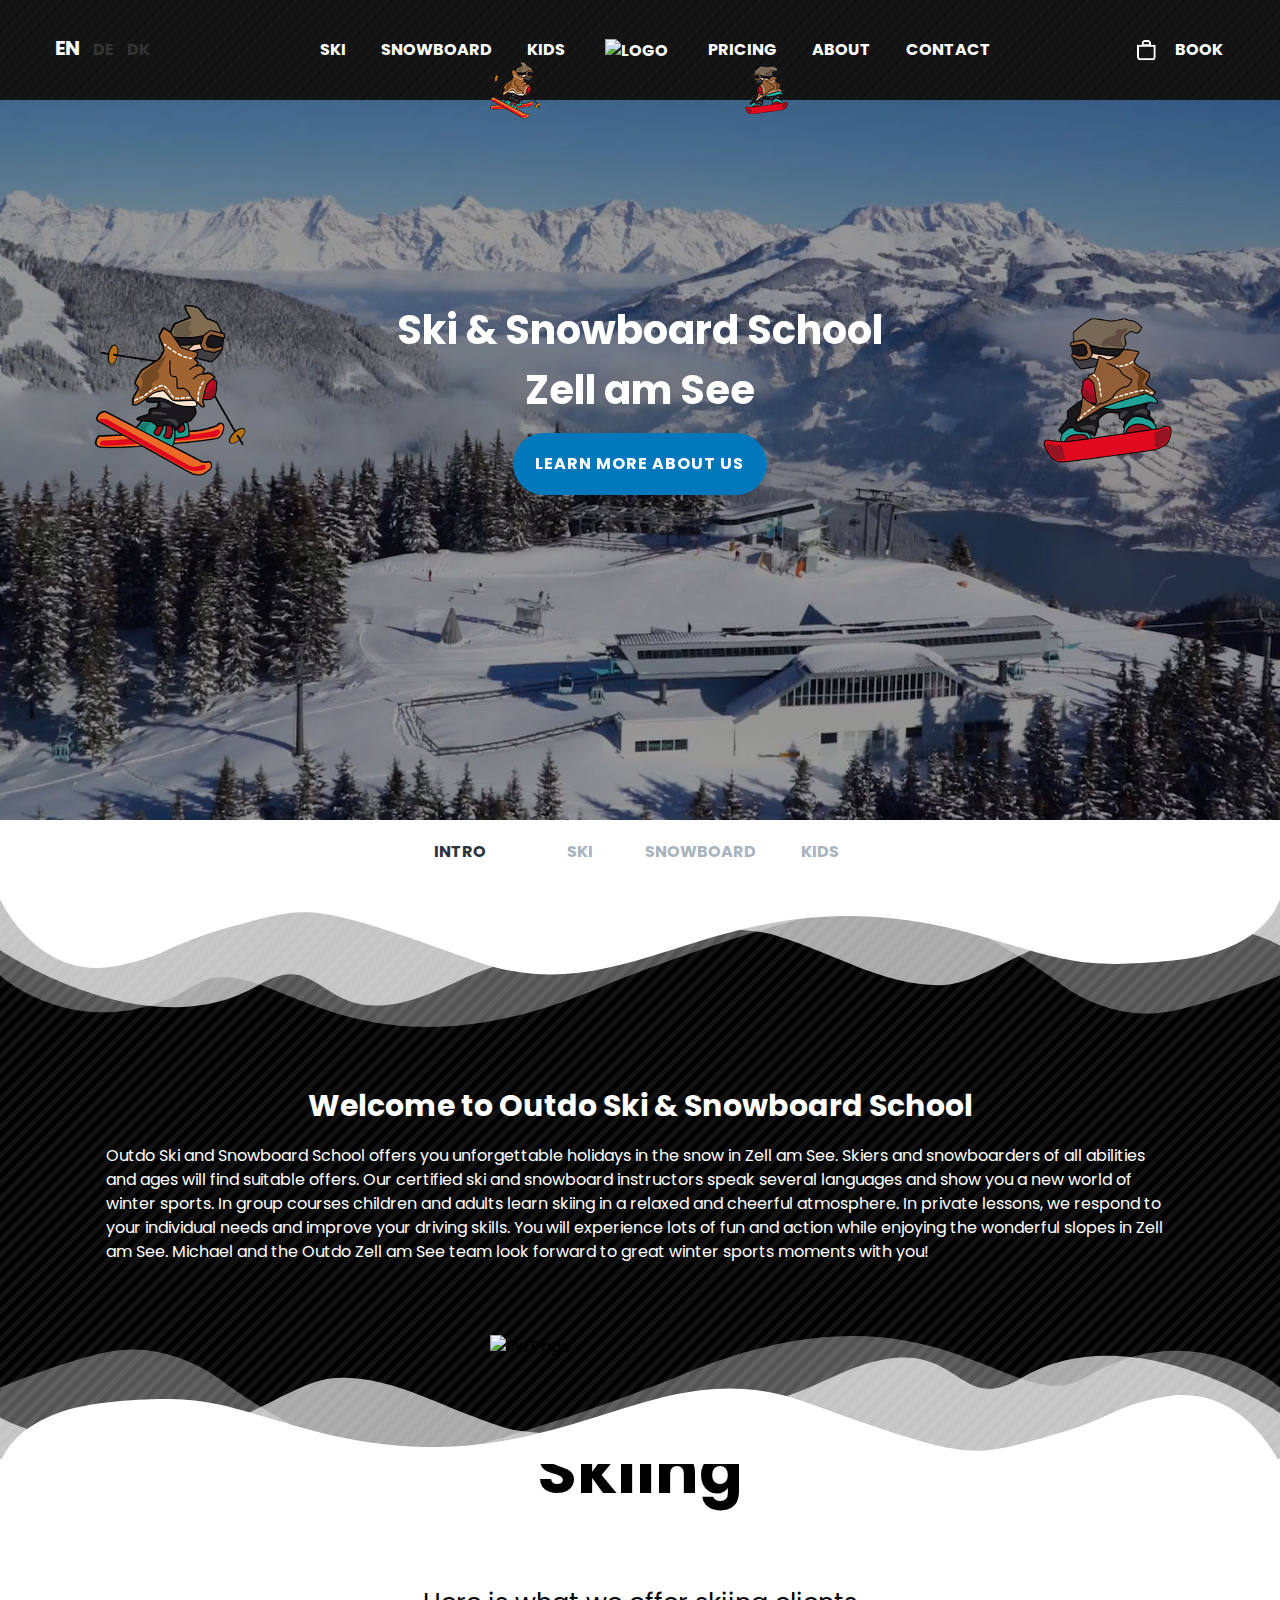
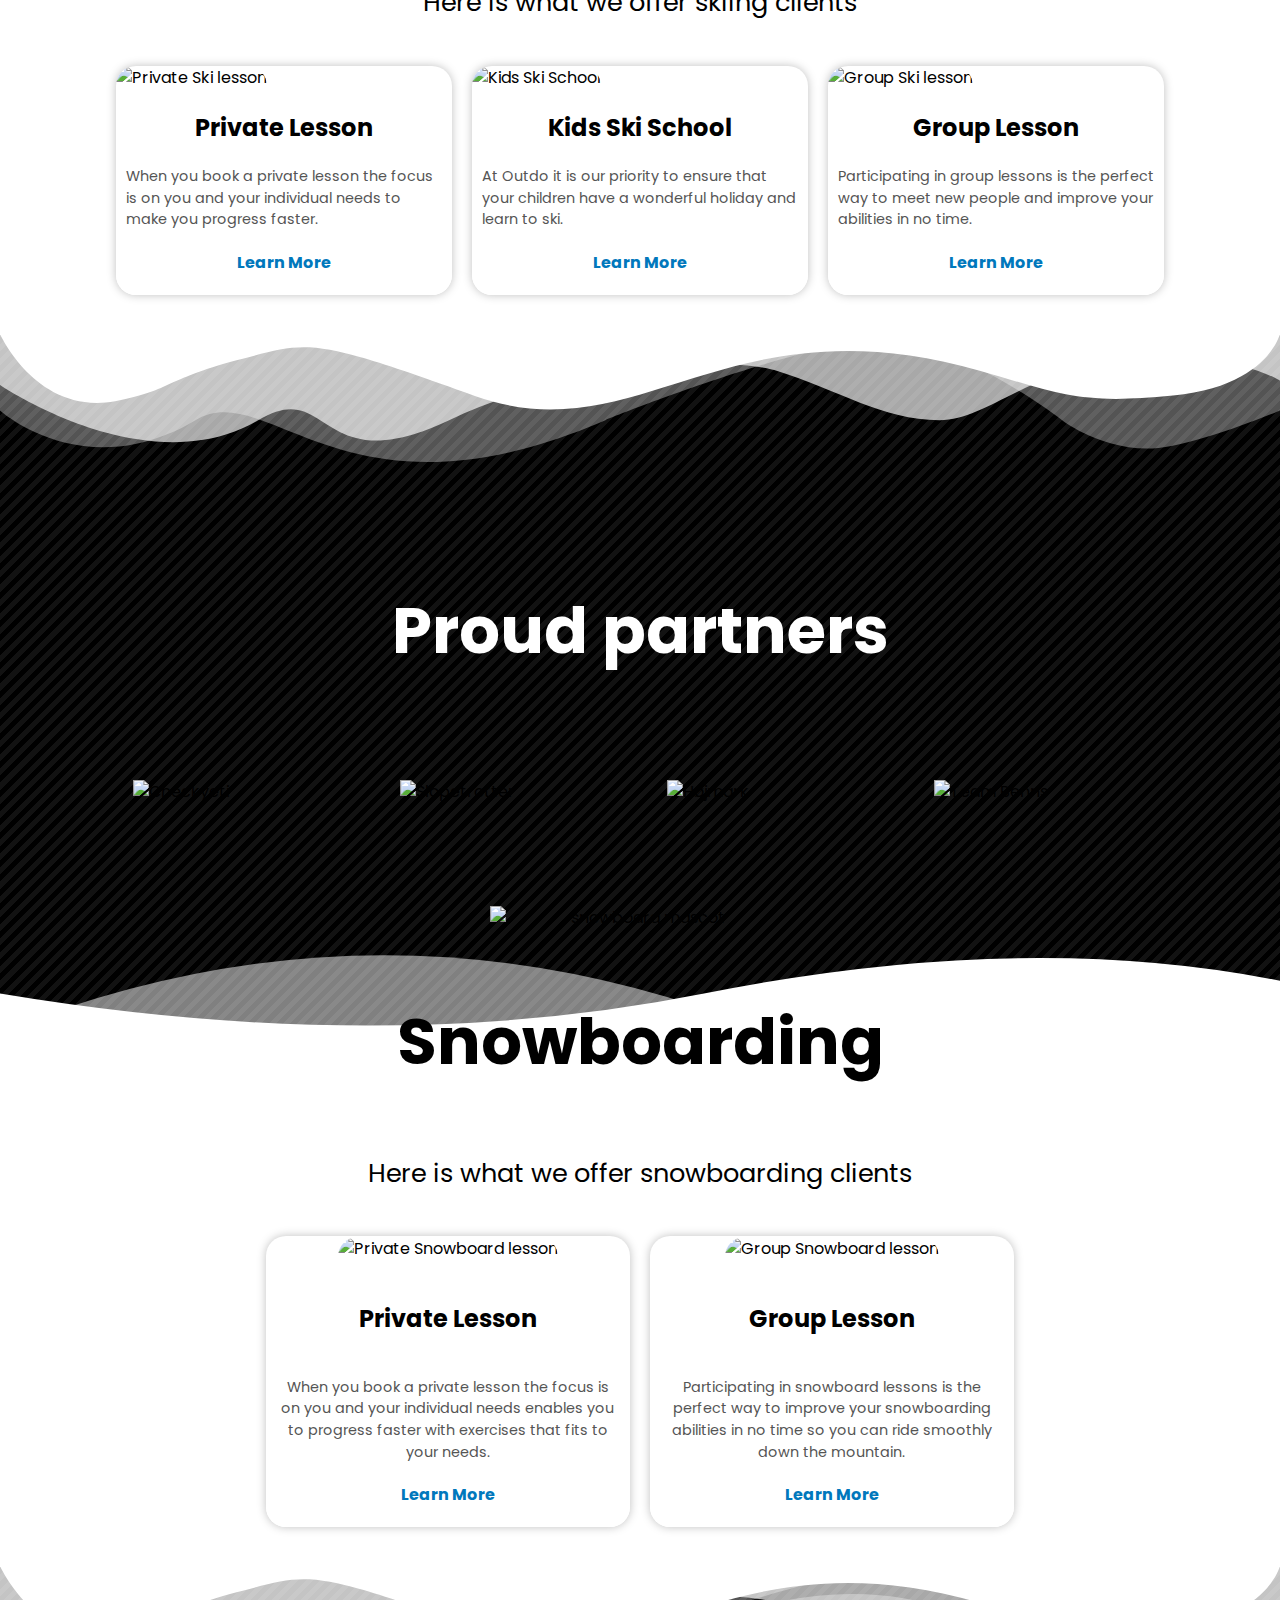
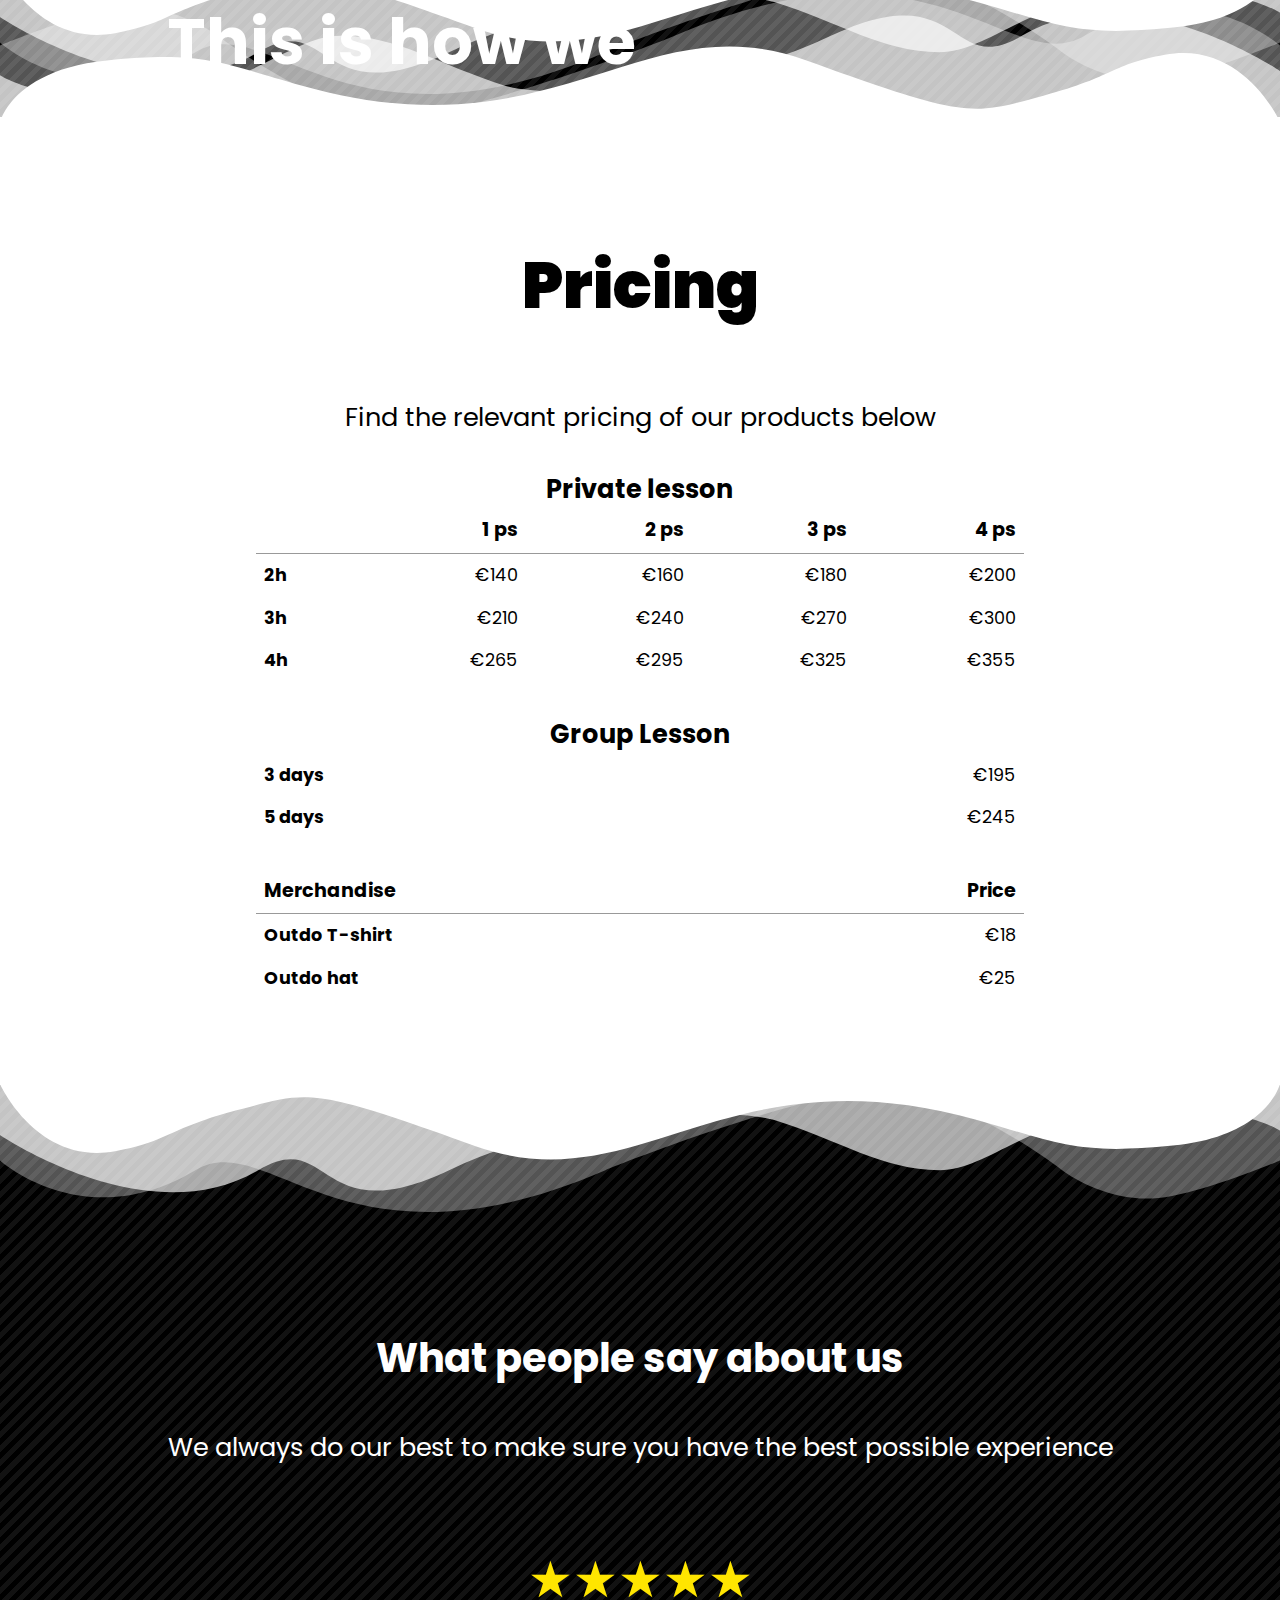
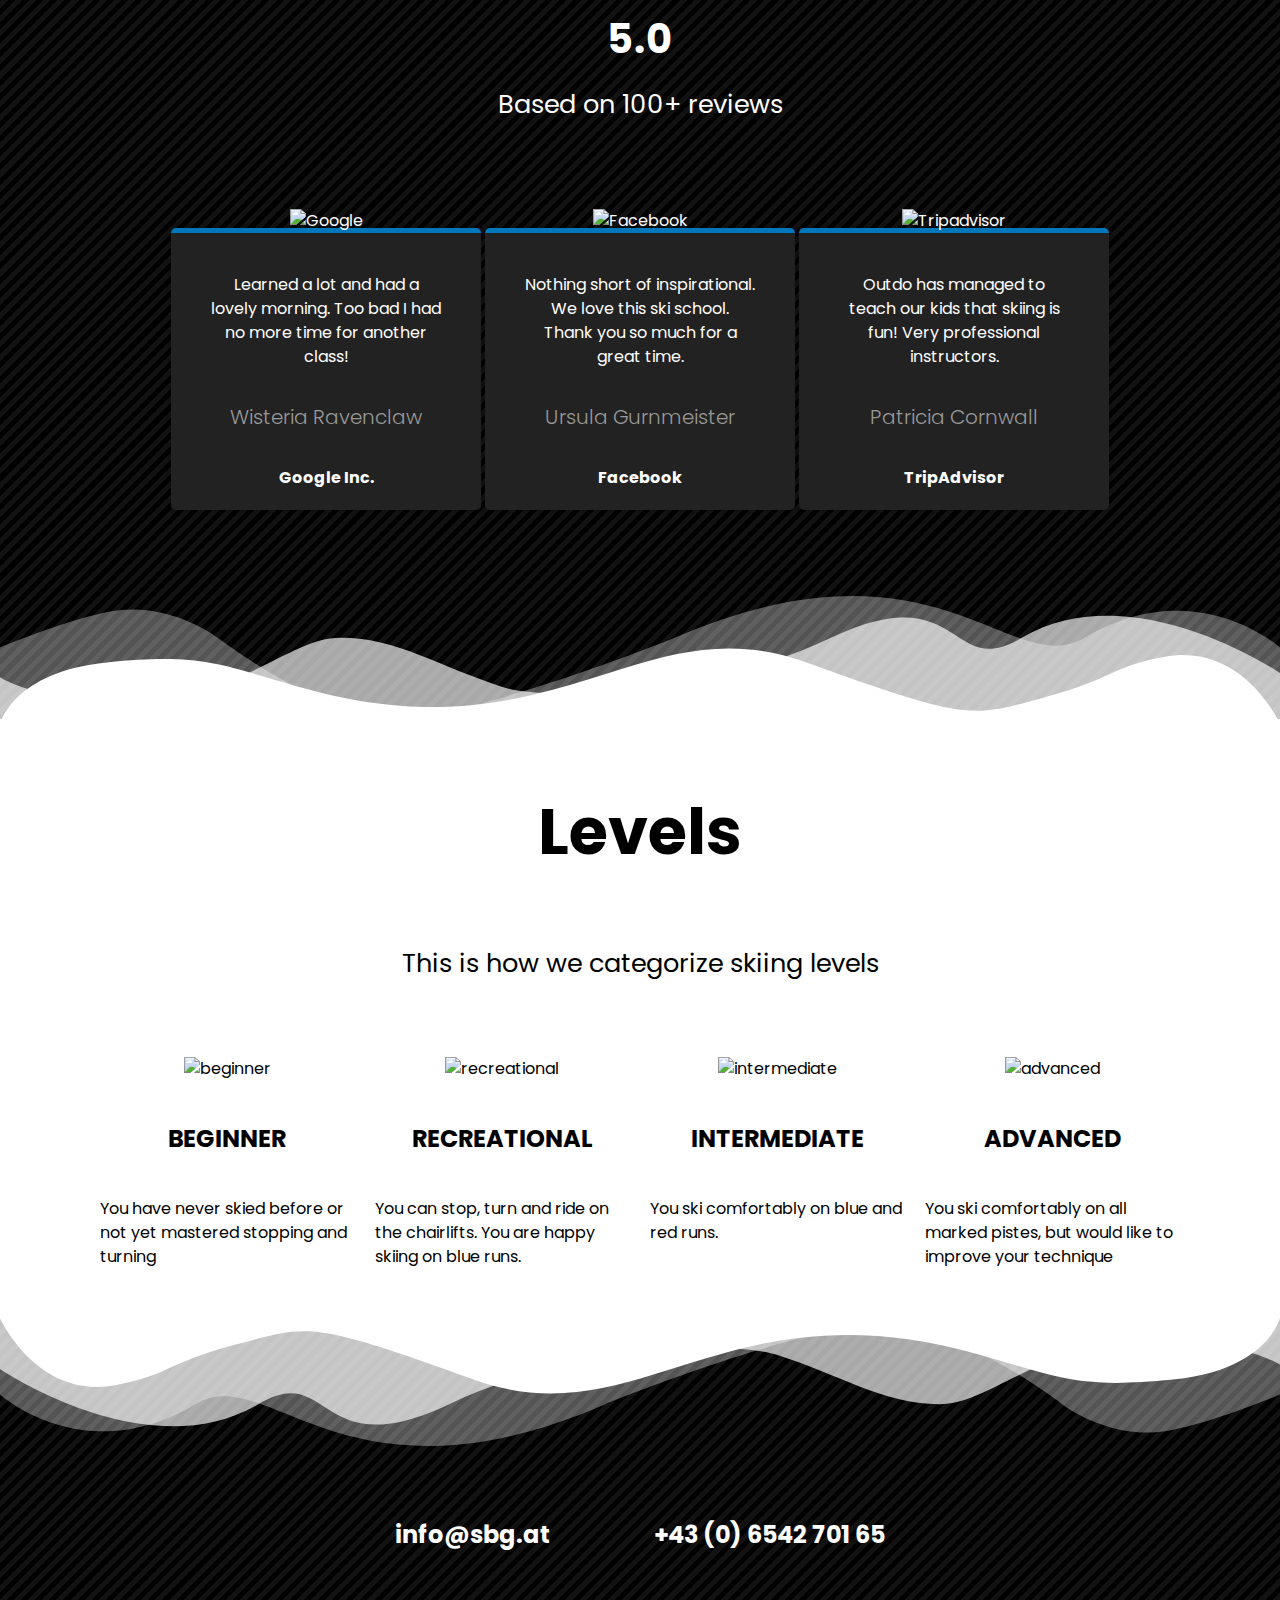
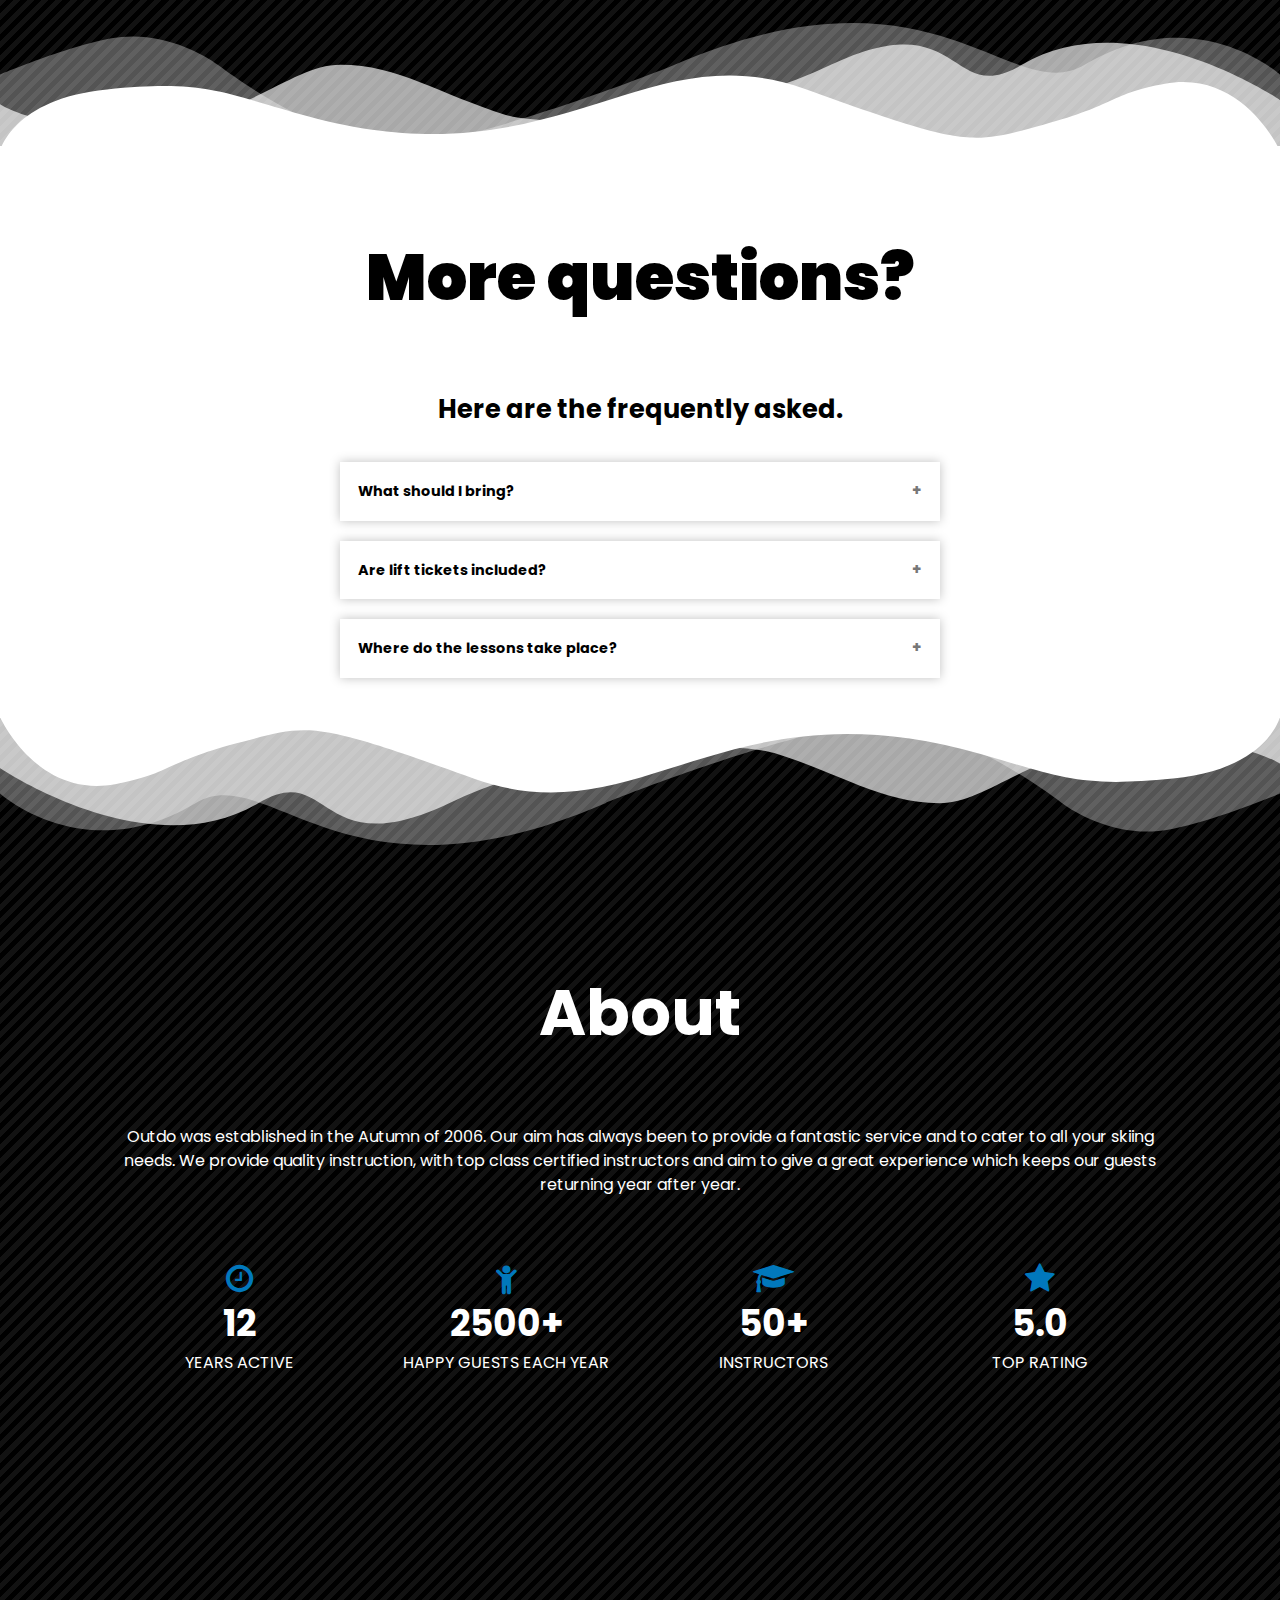
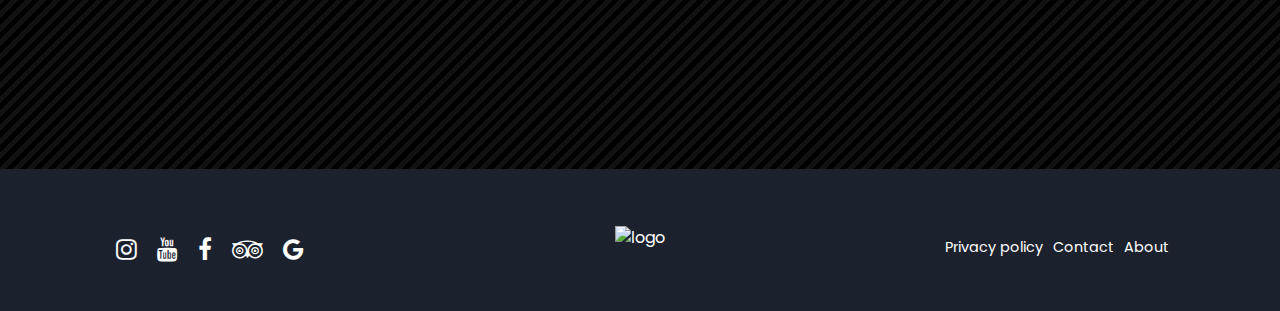
==== commit 3dcbe0b1: "new header version" ====
--- a/index.html
+++ b/index.html
@@ -46,29 +46,50 @@
     <!-- Header -->
     <header>
         
+        <!--
+            <div class="top-bar">
+                <a>info@outdo.at</a>
+                <a>+43 664 8953 342</a>
+            </div>
+        -->
         <nav>
             <ul>
-                <li>Ski</li>
-                <li>Snowboard</li>
-                <li>Kids</li>
+                <li><a href="https://outdo.at/en/ski_private.html">Ski</a></li>
+                <li><a href="https://outdo.at/en/snowboard_private.html">Snowboard</a></li>
+                <li><a href="https://outdo.at/en/kids_ski_school.html">Kids</a></li>
                 <li><a href="https://outdo.at/"><img alt="logo" style="height: 50px;" src="https://outdo.at/ill/outdo_logo_100px.png"></a></li>
-                <li>Pricing</li>
-                <li>About</li>
-                <li>Contact</li>
+                <li><a href="#pricing">Pricing</a></li>
+                <li><a href="#about">About</a></li>
+                <li><a href="#contact">Contact</a></li>
+                
+                <img class="navicons" src="ill/navicons.png">
+                
+                <div class="book">
+                    <a href="https://outdo.at/en/booking.html" style="font-weight: bold;"><img src="ill/basket.png">&emsp; Book</a>
+                </div>
+
+                <div class="burger">
+                    <i class="fas show"><img src="ill/burger.png"></i>
+                    <i class="fas "><img src="ill/cross.png"></i>
+                </div>
+
+                <div class="language">
+                    <a style="font-size: 20px; color: white;" href="#comingsoon">EN</a>
+                    <a href="#comingsoon">DE</a>
+                    <a href="#comingsoon">DK</a>
+                </div>
+
             </ul>
+
         </nav>
+
     </header>
 
-        
-
-    <div class="burger">
-        <i class="fas show"><img src="ill/burger.png"></i>
-        <i class="fas "><img src="ill/cross.png"></i>
-    </div>
-
-    <div class="language">
-        <a href="#language"><img src="ill/language/uk.PNG"></a>
-    </div>
+    
+
+    
+
+    
             
 
     <!---------- Sidebar ---------->
@@ -80,9 +101,11 @@
                 <li><a href="https://outdo.at/en/kids_ski_school.html">Kids</a></li>
                 <li><a href="#pricing">Pricing</a></li>
                 <li><a href="#about">About</a></li>
+                <li><a href="#language">+43 664 8953342</a></li>
+                <li><a href="mailto:skischool@outdo.at">skischool@outdo.at</a></li>  
                 <li><a href="#language"><img src="ill/language/uk.PNG"></a></li>
-            </nav>
             </ul>
+        </nav>
     </aside>
 
     
@@ -245,7 +268,7 @@
             </div>
 
             <div class="third">
-                <a href="https://outdo.at/en/kids.html">
+                <a href="https://outdo.at/en/kids_ski_school.html">
                     <div class="card">
                         <div class="content">
                             <img src="https://outdo.at/img/ski_kids.jpg" alt="Kids Ski School" style="width:100%">
@@ -597,6 +620,14 @@
                 <path fill="#fff" d="M766.1,28.9c-200-57.5-266,65.5-395.1,19.5C242,1.8,242,5.4,184.8,20.6C128,35.8,132.3,44.9,89.9,52.5C28.6,63.7,0,0,0,0 h1000c0,0-9.9,40.9-83.6,48.1S829.6,47,766.1,28.9z"></path>
             </svg>
         </div>
+
+        <div class="contact">
+            <h2>info@sbg.at</h2>
+            <h2>+43 (0) 6542 701 65</h2>
+            
+            
+        </div>
+
 
         <div class="svg-container-b">
             <img src="data:image/svg+xml,%3Csvg viewBox='0 0 10 1' xmlns='http://www.w3.org/2000/svg'/%3E" alt="" class="stretcher-bar">
--- a/css/style.css
+++ b/css/style.css
@@ -1,3 +1,21 @@
+.top-bar {
+    background-color: black;
+    position: relative;
+}
+
+.top-bar a {
+    color: white;
+}
+
+.top-bar a:nth-child(1) {
+    position: absolute;
+    left: 0;
+}
+
+.top-bar a:nth-child(2) {
+    position: absolute;
+    right: 0;
+}
 
 header{
     margin: 0;
@@ -5,35 +23,176 @@
     position: fixed;
     width: 100%;
     z-index: 10;
+    
 }
 
 header nav {
-    background-image: repeating-linear-gradient(135deg, #000, #000 5px, #121212 5px, #121212 10px);
+    background-image: repeating-linear-gradient(135deg, #161616, #161616 4px, #121212 4px, #121212 8px);
+    background-color: #161616;
     text-align: center;
-    margin: 0;
     padding: 0;
+    position: relative;
 }
 
 header nav ul{
-    margin: 0;
-    padding: 20px 0;
+    margin: 0; 
+    padding-inline-start: 30px;
 }
 
 header nav ul li {
     display: inline-block;
     color: white;
     font-weight: bold;
-    font-size: 1rem;
-    padding: 0 30px;
+    font-size: 16px;
+    padding: 38px 30px;
+    text-transform: uppercase;
 }
 
 header nav ul li:hover {
-    text-shadow: rgba(255, 255, 255, 0.7) 1px 1px 30px;
+    /*text-shadow: rgba(255, 255, 255, 0.7) 1px 1px 30px;*/
+    box-shadow: inset 0 -3px 0 white;
     cursor: pointer;
 }
 
-header nav ul li:nth-child(3) {
+header nav ul li:hover:nth-child(4) {
+    box-shadow: inset 0 0 0 white;
+}
+
+
+header nav ul li:nth-child(4) {
     padding: 0 60px;    
+}
+
+
+.navicons {
+    position: absolute;
+    z-index: 20;
+    margin-top: 60px;
+    left: 50%;
+    transform: translateX(-50%);
+}
+
+.navicon:nth-child(1) {
+    left: 750px;
+}
+
+.navicon:nth-child(2) {
+    right: 750px;
+}
+
+.burger {
+    position: absolute;
+    z-index: 10;
+    top: 35px;
+    left: 50px;
+    color: #333;
+    cursor: pointer;
+
+}
+
+.burger img {
+    height: 35px;
+}
+
+.language {
+    position: absolute;
+    z-index: 10;
+    top: 33px;
+    left: 50px;
+    color: #333;
+    cursor: pointer;
+    font-size: 16px;
+    font-weight: bold;
+}
+
+.language a {
+    padding: 0 5px;
+}
+
+.language a:hover {
+    font-size: 20px;
+}
+
+.book {
+    display: table; 
+    position: absolute; 
+    right: 0; 
+    top: 0; 
+    z-index: 10;
+    color: #fff; 
+    /*background-color: #d9534f;*/
+    height: 100px;
+    width: 200px;
+    cursor: pointer;
+    font-size: 16px;
+    text-transform: uppercase;
+}
+
+/*
+.book:hover { 
+    background-color: #0178bc; 
+}
+*/
+
+.book a {
+    display: table-cell;
+    vertical-align: middle;
+    text-align: center;
+}
+
+
+
+
+/* ----- SIDEBAR TOGGLE ----- */
+aside {
+    position: fixed;
+    z-index: 5;
+    top: 0;
+    left: -50vw;
+    height: 100%;
+    width: 50vw;
+    background-color: #161616;
+    background-image: repeating-linear-gradient(135deg, #161616, #16161616 4px, #121212 4px, #121212 8px);
+    transition: .5s; 
+}
+
+aside nav ul  {
+    margin-top: 150px;
+    padding-inline-start: 50px;
+}
+
+aside nav ul li  {
+    padding: 10px 0;
+}
+
+aside nav ul li a  {
+    color: white;
+    font-size: 25px;
+    font-weight: bold;  
+}
+
+.fas {
+    display: none;
+}
+
+i.show {
+    display: block;
+}
+
+aside.show {
+    left: 0;
+}
+
+@media (min-width: 1200px) and (max-width: 1500px) {
+    
+    header nav ul li {
+         padding: 38px 15px;
+    }
+
+    header nav ul li:nth-child(4) {
+        padding: 0 20px;    
+    }
+
 }
 
 @media (max-width: 1199px) {
@@ -47,67 +206,60 @@
         display: none;
     }
 
-}
-
-
-/* ----- SIDEBAR TOGGLE ----- */
-.burger {
-    position: fixed;
-    z-index: 10;
-    top: 25px;
-    left: 50px;
-    color: #333;
-    cursor: pointer;
-    transition: .3s;
-}
-
-.language {
-    position: fixed;
-    z-index: 10;
-    top: 32px;
-    right: 50px;
-    color: #333;
-    cursor: pointer;
-    transition: .3s;
-}
-
-aside {
-    position: fixed;
-    z-index: 5;
-    top: 0;
-    left: -50vw;
-    height: 100%;
-    width: 50vw;
-    background-image: repeating-linear-gradient(135deg, #000, #000 5px, #121212 5px, #121212 10px);
-    transition: .5s; 
-}
-
-aside nav ul  {
-    margin-top: 150px;
-    padding-inline-start: 50px;
-}
-
-aside nav ul li  {
-    padding: 10px 0;
-}
-
-aside nav ul li a  {
-    color: white;
-    font-size: 25px;
-    font-weight: bold;  
-}
-
-.fas {
-    display: none;
-}
-
-i.show {
-    display: block;
-}
-
-aside.show {
-    left: 0;
-}
+    header nav ul li:nth-child(4) {
+        padding: 25px 60px;    
+    }
+
+    header nav ul  {
+        padding-inline-start: 0px;
+    }
+
+    aside nav ul  {
+        margin-top: 100px;
+        padding-inline-start: 20px;
+    }
+
+    aside nav ul li a  {
+        color: white;
+        font-size: 16px;
+        font-weight: bold;
+        text-transform: uppercase; 
+    }
+
+
+    .burger {
+        left: 20px;
+    }
+
+    .language {
+        display: none;
+    }
+
+    
+}
+
+@media (max-width: 800px) {
+    .book {
+        display: none;
+    }
+    
+}
+
+
+
+
+@media (min-width: 1199px) {
+
+    .burger {
+        display: none;
+    }
+}
+
+
+
+
+
+
 
 /* ----- PRODUCT PAGE ----- */
 
@@ -122,7 +274,6 @@
     color: white;
     padding: 35px;
     z-index: 5;
-    
 }
 
 #book-bar a {
@@ -2192,9 +2343,14 @@
 /* ----- CONTACT ----- */
 #contact {
     padding: 0; 
-}
-
-
+    color: white;
+    text-align: center;
+}
+
+#contact h2 {
+    display: inline-block;
+    padding: 50px;
+}
 
 
 
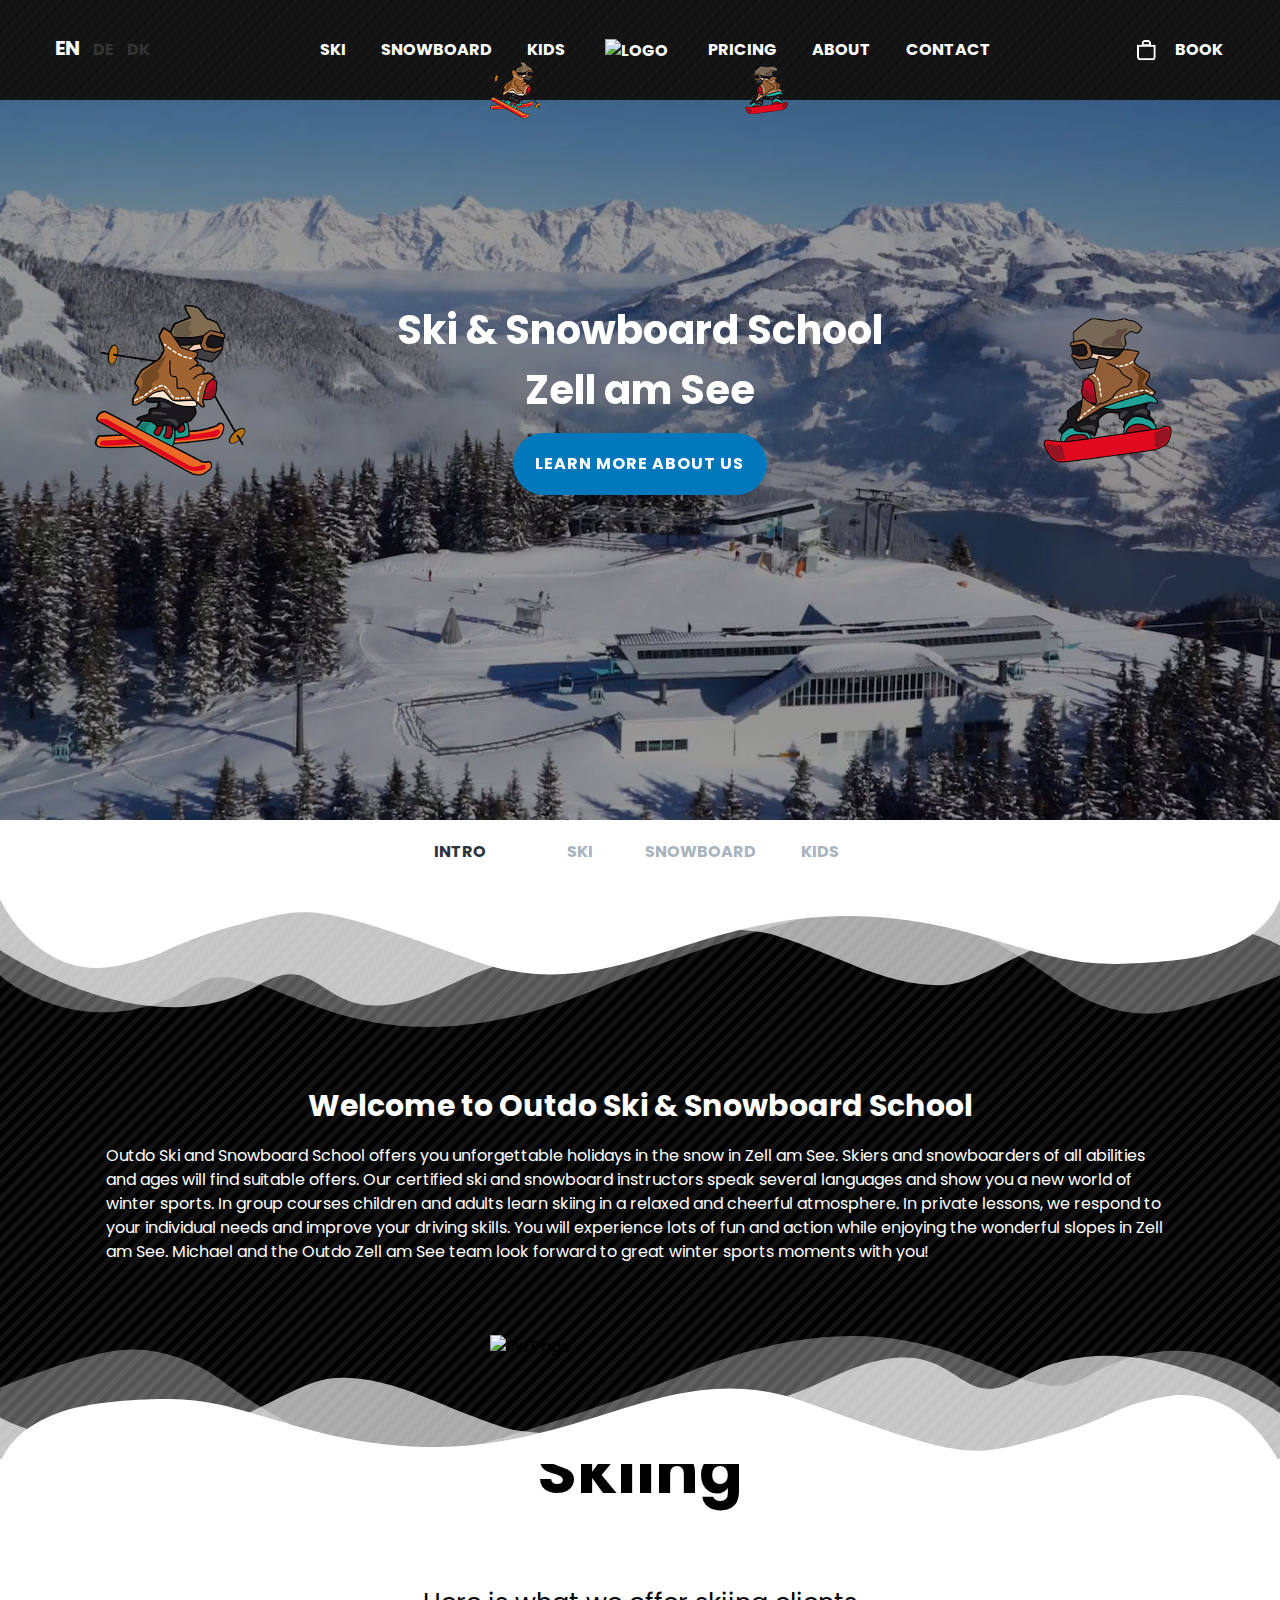
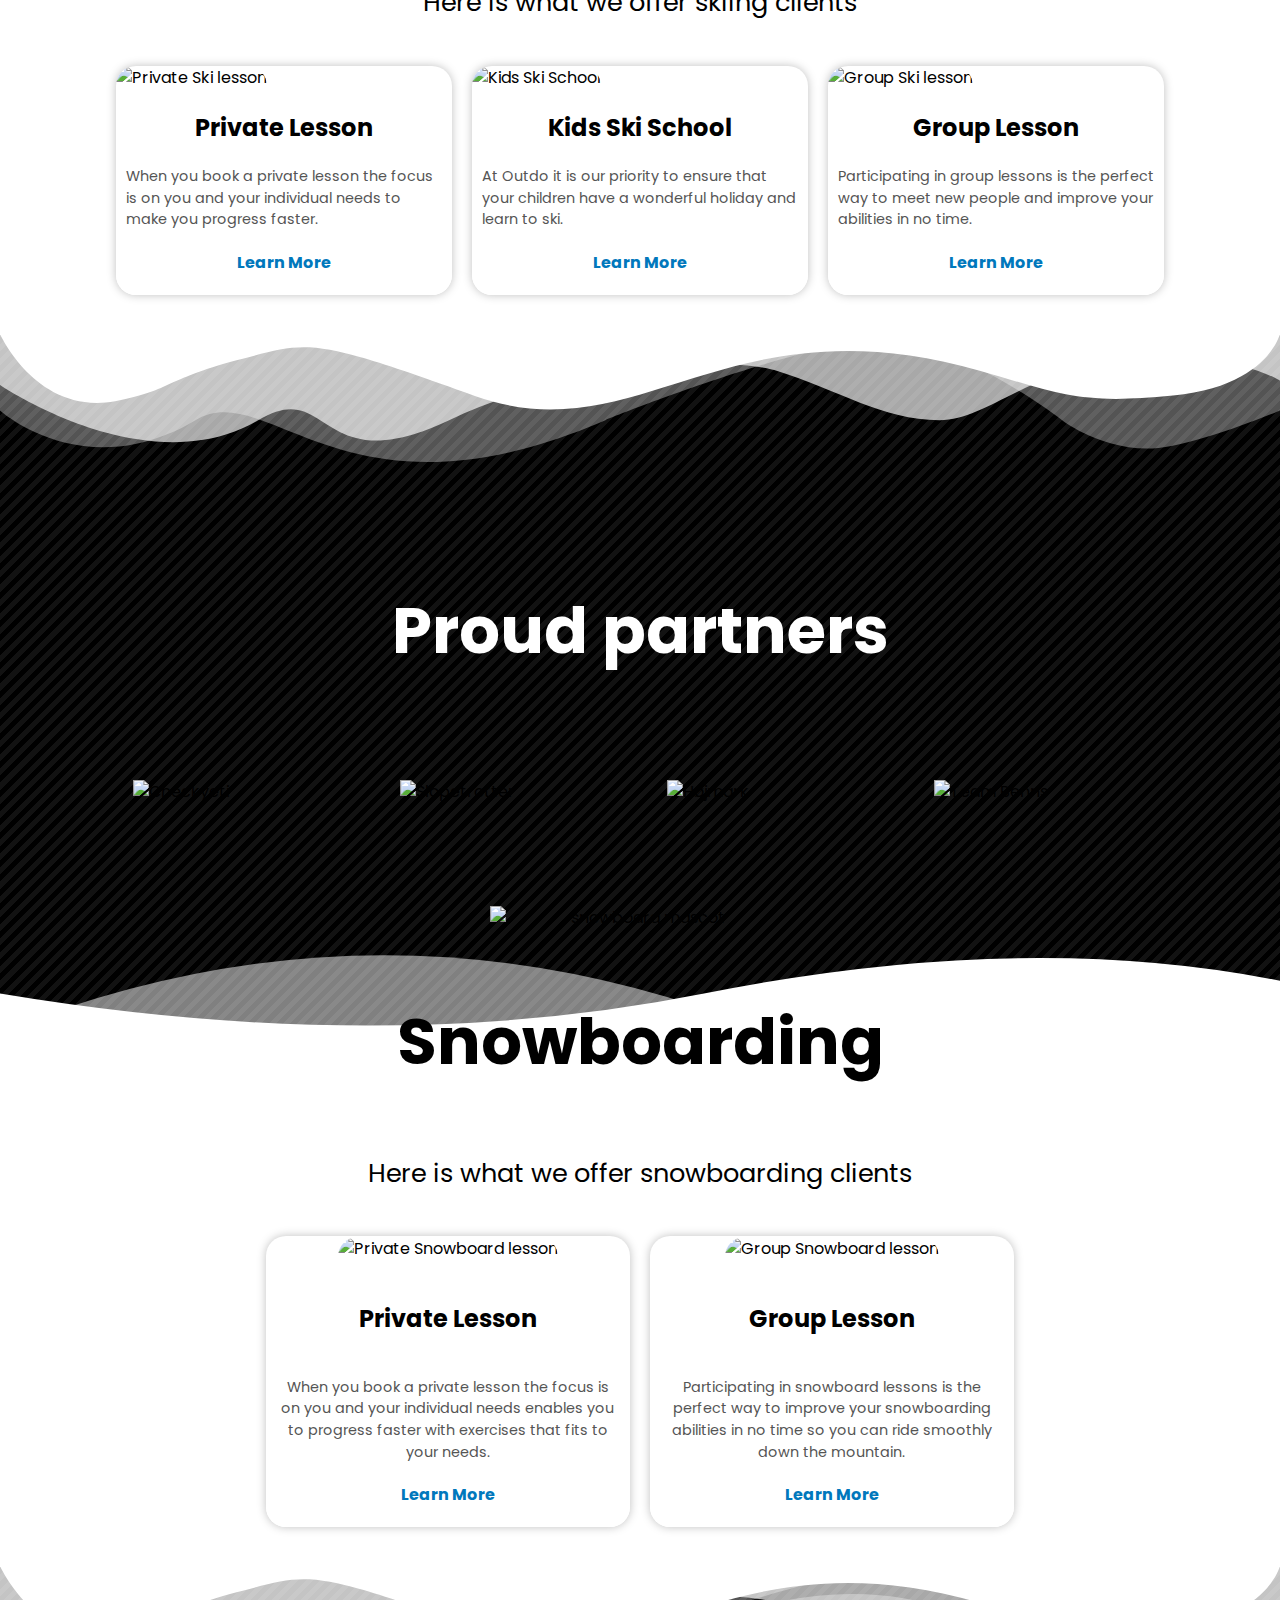
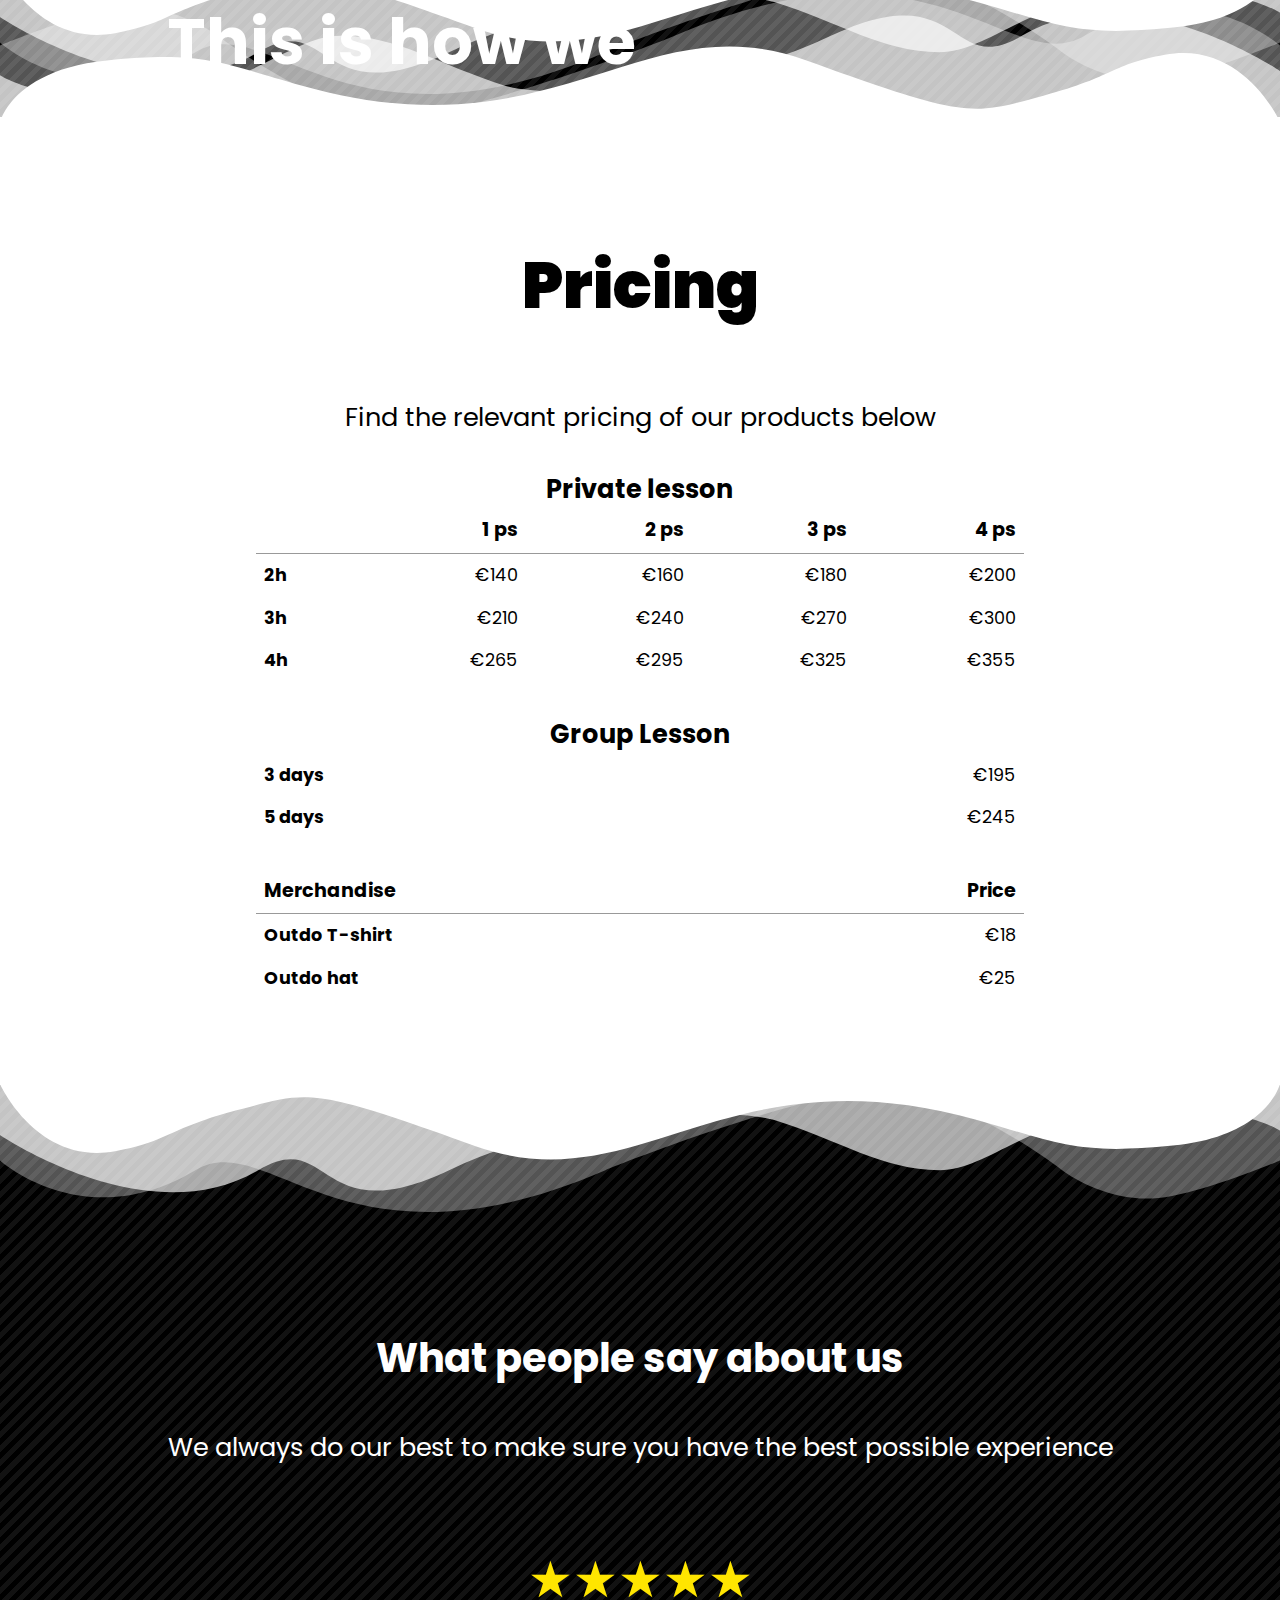
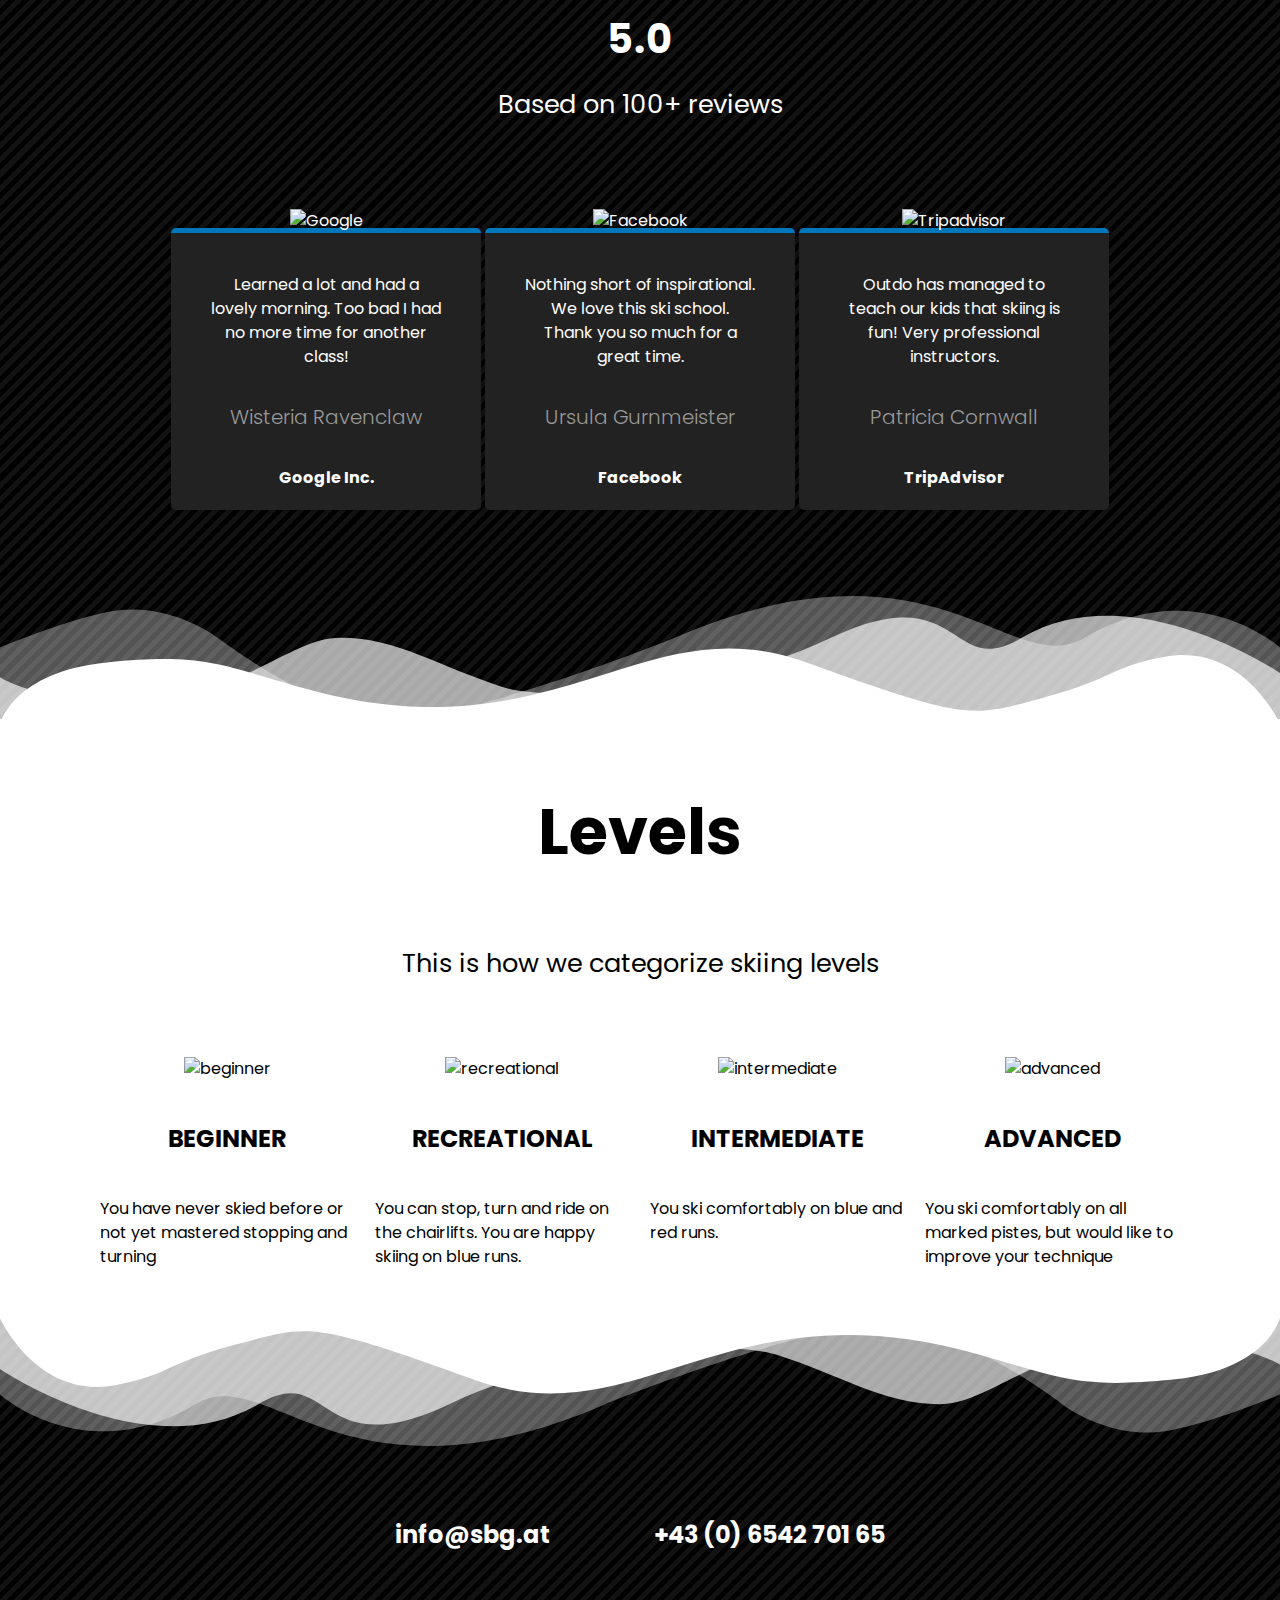
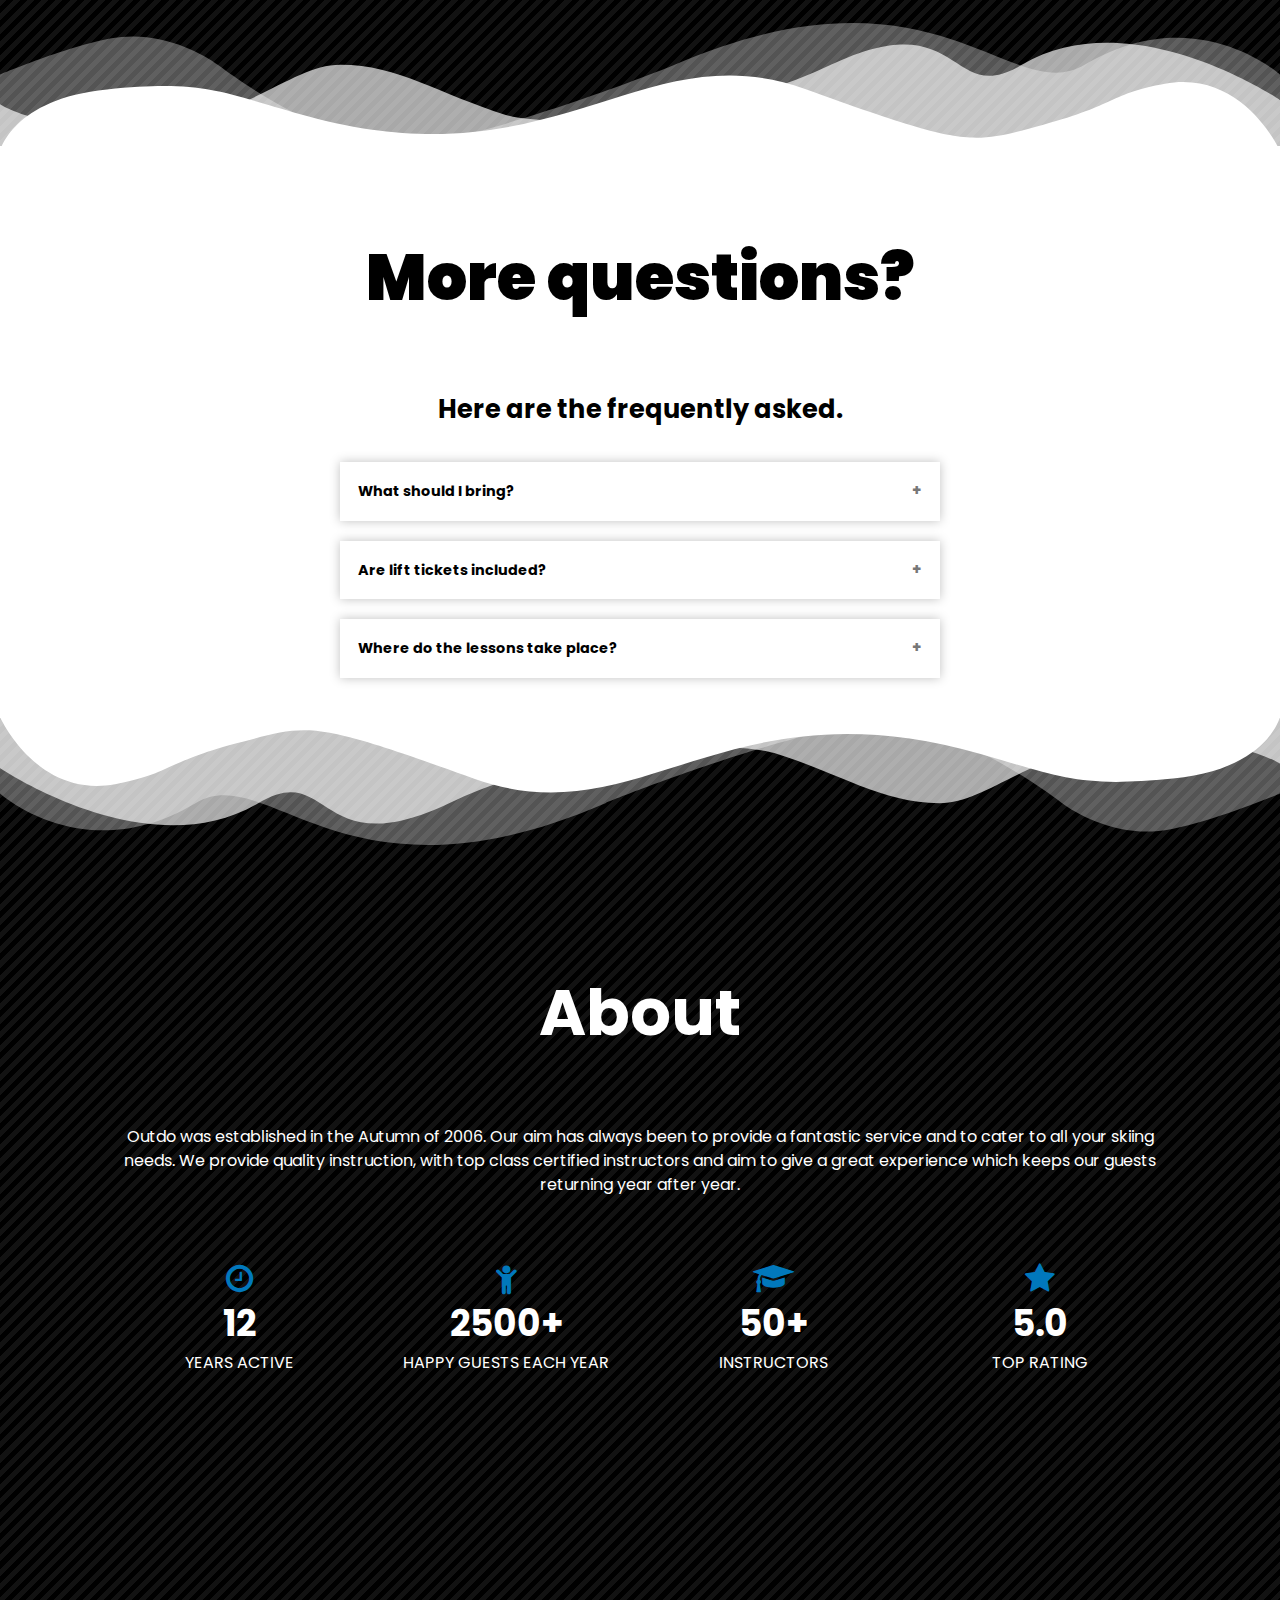
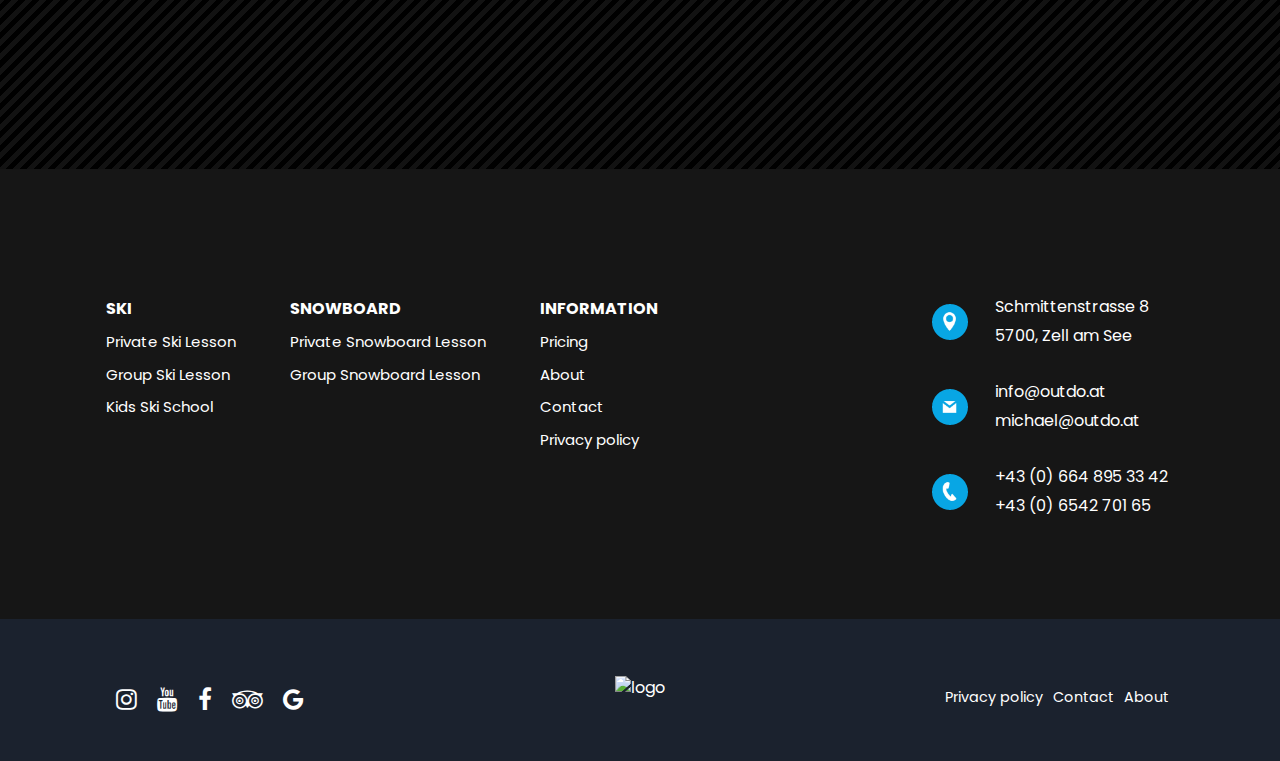
==== commit 272356d3: "fixed email - was missing date for group lessons" ====
--- a/index.html
+++ b/index.html
@@ -57,7 +57,7 @@
                 <li><a href="https://outdo.at/en/ski_private.html">Ski</a></li>
                 <li><a href="https://outdo.at/en/snowboard_private.html">Snowboard</a></li>
                 <li><a href="https://outdo.at/en/kids_ski_school.html">Kids</a></li>
-                <li><a href="https://outdo.at/"><img alt="logo" style="height: 50px;" src="https://outdo.at/ill/outdo_logo_100px.png"></a></li>
+                <li><a href="https://outdo.at/"><img alt="logo" src="https://outdo.at/ill/outdo_logo_100px.png"></a></li>
                 <li><a href="#pricing">Pricing</a></li>
                 <li><a href="#about">About</a></li>
                 <li><a href="#contact">Contact</a></li>
@@ -102,7 +102,7 @@
                 <li><a href="#pricing">Pricing</a></li>
                 <li><a href="#about">About</a></li>
                 <li><a href="#language">+43 664 8953342</a></li>
-                <li><a href="mailto:skischool@outdo.at">skischool@outdo.at</a></li>  
+                <li><a href="mailto:info@outdo.at">info@outdo.at</a></li>  
                 <li><a href="#language"><img src="ill/language/uk.PNG"></a></li>
             </ul>
         </nav>
@@ -723,6 +723,65 @@
         <div id="map" style="width:100%; height:500px;"></div>
     </div>
 
+    <footer>
+        <div class="section">
+            <div class="">
+                <ul>
+                    <li>Ski</li>
+                    <li>Private Ski Lesson</li>
+                    <li>Group Ski Lesson</li>
+                    <li>Kids Ski School</li>
+                </ul>
+            </div> 
+            <div class="">
+                <ul>
+                    <li>Snowboard</li>
+                    <li>Private Snowboard Lesson</li>
+                    <li>Group Snowboard Lesson</li>
+                </ul>
+            </div> 
+            <div class="">
+                <ul>
+                    <li>Information</li>
+                    <li>Pricing</li>
+                    <li>About</li>
+                    <li>Contact</li>
+                    <li>Privacy policy</li>
+                </ul>
+            </div> 
+            <div class="contact">
+            
+                <table>
+                    <tr>
+                        <td><img src="ill/location_round.png"></td>
+                        <td>
+                            <p>Schmittenstrasse 8</p>
+                            <p>5700, Zell am See</p>
+                        </td>
+                    </tr>
+                </table>
+                <table>
+                    <tr>
+                        <td><img src="ill/mail_round.png"></td>
+                        <td>
+                            <p>info@outdo.at</p>
+                            <p>michael@outdo.at</p>
+                        </td>
+                    </tr>
+                </table>
+                <table>
+                    <tr>
+                        <td><img src="ill/phone_round.png"></td>
+                        <td>
+                            <p>+43 (0) 664 895 33 42</p>
+                            <p>+43 (0) 6542 701 65 </p>
+                        </td>
+                    </tr>
+                </table>
+            </div>
+        </div>
+         
+    </footer>
 
 
     <div class="w3-col" style="background-color: #1b222e; padding-bottom: 30px;">
--- a/css/style.css
+++ b/css/style.css
@@ -63,6 +63,10 @@
     padding: 0 60px;    
 }
 
+header nav ul li img {
+    height: 50px;
+}
+
 
 .navicons {
     position: absolute;
@@ -87,7 +91,6 @@
     left: 50px;
     color: #333;
     cursor: pointer;
-
 }
 
 .burger img {
@@ -226,7 +229,6 @@
         text-transform: uppercase; 
     }
 
-
     .burger {
         left: 20px;
     }
@@ -235,6 +237,9 @@
         display: none;
     }
 
+    aside nav ul  {
+        margin-top: 100px;
+    }
     
 }
 
@@ -243,6 +248,28 @@
         display: none;
     }
     
+    .navicons {
+        display: none;
+    }
+
+    header nav ul li img {
+        height: 30px;
+    }
+
+    header nav ul li:nth-child(4) {
+        padding: 10px 0;    
+    }
+
+    .burger {
+        top: 15px;
+        
+    }
+
+    .burger img {
+        height: 20px;
+    }
+
+
 }
 
 
@@ -2469,7 +2496,78 @@
 }
     
  
-    
+/* ----- REAL FOOTER ----- */
+footer {
+    color: white;
+    background-color: #161616;
+    min-height: 450px;
+    padding-top: 5%;
+}
+
+footer ul {
+    margin-top: 3px;
+    padding-inline-start: 0px; 
+}
+
+@media (min-width: 1000px) {
+
+    footer .section div:nth-child(-n+3) {
+        display: inline-block;
+        vertical-align:top;
+        padding-right: 50px;
+    }
+
+    footer .contact {
+        float: right;    
+    }
+
+
+    footer table:nth-child(2) {
+        margin: 20px 0;
+    }
+
+    footer .contact table p {
+        margin: 5px;
+        padding-left: 20px;
+    }
+
+}
+
+
+
+
+
+
+footer ul li {
+   font-size: 15px;
+   padding: 5px 0; 
+}
+
+footer ul li:nth-child(1) {
+    font-size: 16px;
+    font-weight: bold;
+    text-transform: uppercase;
+ 
+ }
+    
+ @media (max-width: 1000px) {
+    footer .section div {
+        display: block;
+        margin: 50px auto;
+        text-align: center;
+    }
+
+    footer .section table td {
+        display: block;
+    }
+
+    footer .section table { 
+        margin: 50px auto;
+    }
+   
+
+ }
+
     
     
 /* ----- FOOTER ----- */
